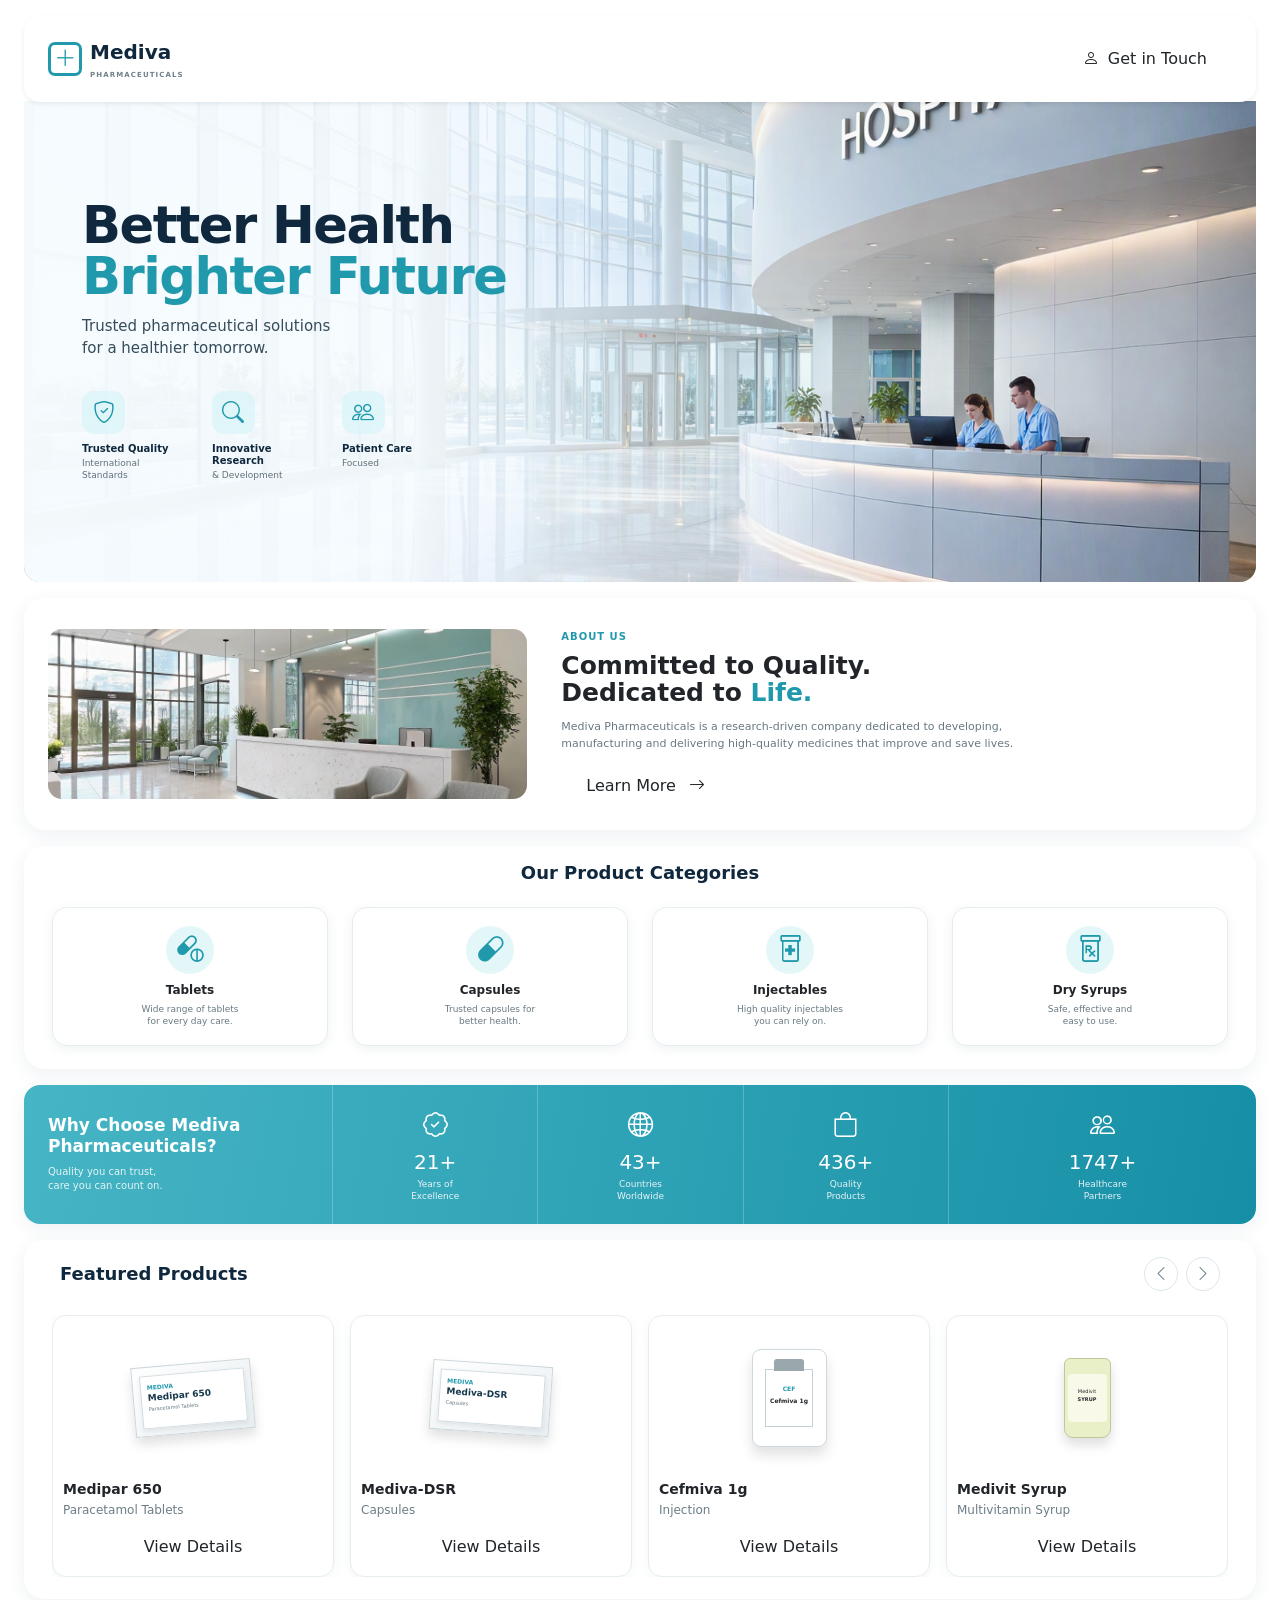
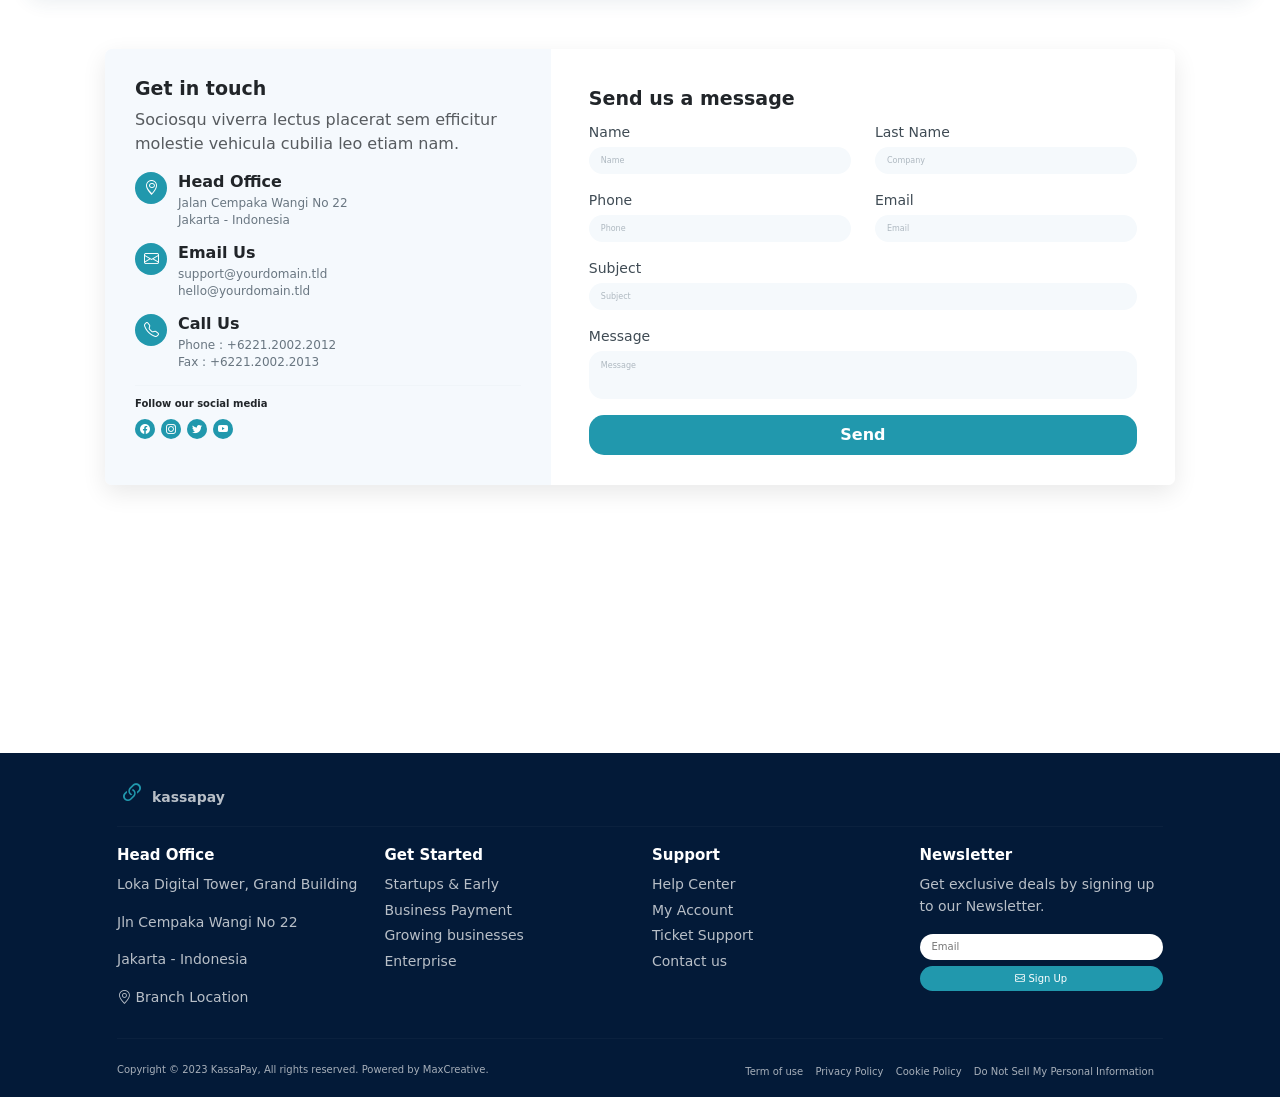
==== index.html @ 62ad3b75 "added animations" ====
<!doctype html>
<html lang="en">
  <head>
    <meta charset="UTF-8" />
    <meta name="viewport" content="width=device-width, initial-scale=1.0" />

    <title>Mediva Pharmaceuticals</title>

    <!-- External CSS -->
    <link rel="stylesheet" href="style.css" />
    <!-- Bootstrap CSS -->
    <link
      href="https://cdn.jsdelivr.net/npm/bootstrap@5.3.3/dist/css/bootstrap.min.css"
      rel="stylesheet"
    />

    <!-- Bootstrap Icons -->
    <link
      rel="stylesheet"
      href="https://cdn.jsdelivr.net/npm/bootstrap-icons@1.11.3/font/bootstrap-icons.min.css"
    />
  </head>

  <body>
    <main class="site-wrapper">
      <!-- ================= NAVBAR + HERO ================= -->

      <section class="hero-section container-fluid px-2 px-sm-3 px-lg-4 pt-3">
        <!-- Navbar -->
        <nav
          class="navbar navbar-expand-lg bg-white rounded-4 shadow-sm px-3 px-lg-4 py-3 hero-navbar"
        >
          <div class="container-fluid p-0">
            <!-- Logo -->
            <a class="navbar-brand d-flex align-items-center gap-2" href="#">
              <span class="brand-icon">
                <i class="bi bi-plus-lg"></i>
              </span>

              <span>
                <strong class="brand-name">Mediva</strong>
                <small class="brand-subtitle d-block"> PHARMACEUTICALS </small>
              </span>
            </a>

            <!-- Mobile Button -->
            <button
              class="navbar-toggler border-0 shadow-none"
              type="button"
              data-bs-toggle="collapse"
              data-bs-target="#mainNavbar"
            >
              <i class="bi bi-list fs-2"></i>
            </button>

            <!-- Navigation -->
            <div class="collapse navbar-collapse" id="mainNavbar">
              <ul class="navbar-nav mx-auto mb-2 mb-lg-0 gap-lg-3 text-center">
                <li class="nav-item">
                  <a class="nav-link active" href="#">Home</a>
                </li>

                <li class="nav-item">
                  <a class="nav-link" href="#products">Our Stuff</a>
                </li>

                <li class="nav-item">
                  <a class="nav-link" href="#contact">Booking</a>
                </li>
              </ul>

              <a href="#contact" class="btn btn-contact rounded-pill px-4">
                <i class="bi bi-person me-1"></i>
                Get in Touch
              </a>
            </div>
          </div>
        </nav>

        <!-- Hero -->
        <div
          class="hero-content position-relative overflow-hidden rounded-bottom-4"
        >
          <img class="hero-image" src="image/photo5.png" />

          <div class="hero-overlay"></div>

          <div class="container position-relative py-5">
            <div class="row align-items-center min-vh-50">
              <div class="col-12 col-lg-5 py-4">
                <h1 class="hero-title">
                  Better Health<br />
                  <span>Brighter Future</span>
                </h1>

                <p class="hero-text">
                  Trusted pharmaceutical solutions
                  <br class="d-none d-md-block" />
                  for a healthier tomorrow.
                </p>

                <!-- Hero Features -->

                <div class="row g-3 mt-3 hero-features">
                  <div class="col-4">
                    <div class="feature-icon">
                      <i class="bi bi-shield-check"></i>
                    </div>

                    <h6>Trusted Quality</h6>

                    <p>
                      International<br />
                      Standards
                    </p>
                  </div>

                  <div class="col-4">
                    <div class="feature-icon">
                      <i class="bi bi-search"></i>
                    </div>

                    <h6>Innovative Research</h6>

                    <p>& Development</p>
                  </div>

                  <div class="col-4">
                    <div class="feature-icon">
                      <i class="bi bi-people"></i>
                    </div>

                    <h6>Patient Care</h6>

                    <p>Focused</p>
                  </div>
                </div>
              </div>
            </div>
          </div>
        </div>
      </section>

      <!-- ================= ABOUT ================= -->

      <section id="about" class="container-fluid px-2 px-sm-3 px-lg-4 mt-3">
        <div class="section-card about-card">
          <div class="row align-items-center g-4">
            <div class="col-12 col-lg-5">
              <img class="about-image" src="image/photo2.jpg" />
            </div>

            <div class="col-12 col-lg-7">
              <div class="about-content">
                <span class="eyebrow"> ABOUT US </span>

                <h2>
                  Committed to Quality.<br />
                  Dedicated to <span>Life.</span>
                </h2>

                <p>
                  Mediva Pharmaceuticals is a research-driven company dedicated
                  to developing, manufacturing and delivering high-quality
                  medicines that improve and save lives.
                </p>

                <a href="#" class="btn btn-teal rounded-pill px-4">
                  Learn More
                  <i class="bi bi-arrow-right ms-2"></i>
                </a>
              </div>
            </div>
          </div>
        </div>
      </section>

      <!-- ================= CATEGORIES ================= -->

      <section
        id="categories"
        class="container-fluid px-2 px-sm-3 px-lg-4 mt-3"
      >
        <div class="section-card categories-card">
          <div class="text-center mb-4">
            <h2 class="section-title">Our Product Categories</h2>
          </div>

          <div class="row g-3 g-lg-4">
            <!-- Tablets -->
            <div class="col-6 col-lg-3">
              <div class="category-card">
                <div class="category-icon">
                  <i class="bi bi-capsule-pill"></i>
                </div>

                <h5>Tablets</h5>

                <p>
                  Wide range of tablets<br />
                  for every day care.
                </p>
              </div>
            </div>

            <!-- Capsules -->
            <div class="col-6 col-lg-3">
              <div class="category-card">
                <div class="category-icon">
                  <i class="bi bi-capsule"></i>
                </div>

                <h5>Capsules</h5>

                <p>
                  Trusted capsules for<br />
                  better health.
                </p>
              </div>
            </div>

            <!-- Injectables -->
            <div class="col-6 col-lg-3">
              <div class="category-card">
                <div class="category-icon">
                  <i class="bi bi-prescription2"></i>
                </div>

                <h5>Injectables</h5>

                <p>
                  High quality injectables<br />
                  you can rely on.
                </p>
              </div>
            </div>

            <!-- Syrups -->
            <div class="col-6 col-lg-3">
              <div class="category-card">
                <div class="category-icon">
                  <i class="bi bi-prescription"></i>
                </div>

                <h5>Dry Syrups</h5>

                <p>
                  Safe, effective and<br />
                  easy to use.
                </p>
              </div>
            </div>
          </div>
        </div>
      </section>

      <!-- ================= STATS ================= -->

      <section id="quality" class="container-fluid px-2 px-sm-3 px-lg-4 mt-3">
        <div class="stats-section rounded-4">
          <div class="row align-items-center g-0">
            <div class="col-12 col-lg-3 stats-intro p-4">
              <h2>Why Choose Mediva Pharmaceuticals?</h2>

              <p>
                Quality you can trust,<br />
                care you can count on.
              </p>
            </div>

            <div class="col-6 col-lg-2 stat-item">
              <i class="bi bi-patch-check"></i>

              <strong data-target="25">25+</strong>

              <span>
                Years of<br />
                Excellence
              </span>
            </div>

            <div class="col-6 col-lg-2 stat-item">
              <i class="bi bi-globe2"></i>

              <strong data-target="50">50+</strong>

              <span>
                Countries<br />
                Worldwide
              </span>
            </div>

            <div class="col-6 col-lg-2 stat-item">
              <i class="bi bi-bag"></i>

              <strong data-target="500">500+</strong>

              <span>
                Quality<br />
                Products
              </span>
            </div>

            <div class="col-6 col-lg-3 stat-item">
              <i class="bi bi-people"></i>

              <strong data-target="2000">2000+</strong>

              <span>
                Healthcare<br />
                Partners
              </span>
            </div>
          </div>
        </div>
      </section>

      <!-- ================= PRODUCTS ================= -->

      <section id="products" class="container-fluid px-2 px-sm-3 px-lg-4 mt-3">
        <div class="section-card products-section">
          <div
            class="d-flex justify-content-between align-items-center mb-4 px-2"
          >
            <h2 class="section-title mb-0">Featured Products</h2>

            <div class="d-none d-sm-flex gap-2">
              <button
                class="carousel-btn"
                type="button"
                data-bs-target="#productsCarousel"
                data-bs-slide="prev"
              >
                <i class="bi bi-chevron-left"></i>
              </button>

              <button
                class="carousel-btn"
                type="button"
                data-bs-target="#productsCarousel"
                data-bs-slide="next"
              >
                <i class="bi bi-chevron-right"></i>
              </button>
            </div>
          </div>

          <div
            id="productsCarousel"
            class="carousel slide"
            data-bs-ride="carousel"
          >
            <div class="carousel-inner">
              <!-- First Slide -->

              <div class="carousel-item active">
                <div class="row g-3">
                  <!-- Product 1 -->
                  <div class="col-6 col-lg-3">
                    <div class="product-card">
                      <div class="product-image product-one">
                        <div class="medicine-box">
                          <small>MEDIVA</small>

                          <strong> Medipar 650 </strong>

                          <span> Paracetamol Tablets </span>
                        </div>
                      </div>

                      <h5>Medipar 650</h5>

                      <p>Paracetamol Tablets</p>

                      <a href="#" class="btn product-btn"> View Details </a>
                    </div>
                  </div>

                  <!-- Product 2 -->
                  <div class="col-6 col-lg-3">
                    <div class="product-card">
                      <div class="product-image product-two">
                        <div class="medicine-box">
                          <small>MEDIVA</small>

                          <strong> Mediva-DSR </strong>

                          <span> Capsules </span>
                        </div>
                      </div>

                      <h5>Mediva-DSR</h5>

                      <p>Capsules</p>

                      <a href="#" class="btn product-btn"> View Details </a>
                    </div>
                  </div>

                  <!-- Product 3 -->
                  <div class="col-6 col-lg-3">
                    <div class="product-card">
                      <div class="product-image product-three">
                        <div class="medicine-vial">
                          <span>CEF</span>

                          <strong> Cefmiva 1g </strong>
                        </div>
                      </div>

                      <h5>Cefmiva 1g</h5>

                      <p>Injection</p>

                      <a href="#" class="btn product-btn"> View Details </a>
                    </div>
                  </div>

                  <!-- Product 4 -->
                  <div class="col-6 col-lg-3">
                    <div class="product-card">
                      <div class="product-image product-four">
                        <div class="medicine-bottle">
                          <span> Medivit </span>

                          <strong> SYRUP </strong>
                        </div>
                      </div>

                      <h5>Medivit Syrup</h5>

                      <p>Multivitamin Syrup</p>

                      <a href="#" class="btn product-btn"> View Details </a>
                    </div>
                  </div>
                </div>
              </div>

              <!-- Second Slide -->

              <div class="carousel-item">
                <div class="row g-3">
                  <div class="col-6 col-lg-3">
                    <div class="product-card">
                      <div class="product-image product-two">
                        <div class="medicine-box">
                          <small>MEDIVA</small>

                          <strong> Amoxiva </strong>

                          <span> Capsules </span>
                        </div>
                      </div>

                      <h5>Amoxiva</h5>

                      <p>Antibiotic Capsules</p>

                      <a href="#" class="btn product-btn"> View Details </a>
                    </div>
                  </div>

                  <div class="col-6 col-lg-3">
                    <div class="product-card">
                      <div class="product-image product-three">
                        <div class="medicine-vial">
                          <span>MED</span>

                          <strong> Mediva 500 </strong>
                        </div>
                      </div>

                      <h5>Mediva 500</h5>

                      <p>Injection</p>

                      <a href="#" class="btn product-btn"> View Details </a>
                    </div>
                  </div>

                  <div class="col-6 col-lg-3">
                    <div class="product-card">
                      <div class="product-image product-one">
                        <div class="medicine-box">
                          <small>MEDIVA</small>

                          <strong> Paracare </strong>

                          <span> Tablets </span>
                        </div>
                      </div>

                      <h5>Paracare</h5>

                      <p>Tablets</p>

                      <a href="#" class="btn product-btn"> View Details </a>
                    </div>
                  </div>

                  <div class="col-6 col-lg-3">
                    <div class="product-card">
                      <div class="product-image product-four">
                        <div class="medicine-bottle">
                          <span> VitaMed </span>

                          <strong> SYRUP </strong>
                        </div>
                      </div>

                      <h5>VitaMed Syrup</h5>

                      <p>Multivitamin Syrup</p>

                      <a href="#" class="btn product-btn"> View Details </a>
                    </div>
                  </div>
                </div>
              </div>
            </div>
          </div>
        </div>
      </section>

      <!-- =====================================================
     CONTACT CARD
===================================================== -->

      <section id="contact" class="contact-wrapper">
        <div class="container">
          <div class="contact-card">
            <div class="row g-0">
              <!-- ======================================
                     LEFT CONTACT INFORMATION
                ======================================= -->

              <div class="col-lg-5">
                <div class="contact-information">
                  <h2>Get in touch</h2>

                  <p class="text-muted">
                    Sociosqu viverra lectus placerat sem efficitur molestie
                    vehicula cubilia leo etiam nam.
                  </p>

                  <!-- Head Office -->

                  <div class="contact-item">
                    <div class="contact-icon">
                      <i class="bi bi-geo-alt"></i>
                    </div>

                    <div>
                      <h6>Head Office</h6>

                      <p>
                        Jalan Cempaka Wangi No 22<br />
                        Jakarta - Indonesia
                      </p>
                    </div>
                  </div>

                  <!-- Email -->

                  <div class="contact-item">
                    <div class="contact-icon">
                      <i class="bi bi-envelope"></i>
                    </div>

                    <div>
                      <h6>Email Us</h6>

                      <p>
                        support@yourdomain.tld<br />
                        hello@yourdomain.tld
                      </p>
                    </div>
                  </div>

                  <!-- Phone -->

                  <div class="contact-item">
                    <div class="contact-icon">
                      <i class="bi bi-telephone"></i>
                    </div>

                    <div>
                      <h6>Call Us</h6>

                      <p>
                        Phone : +6221.2002.2012<br />
                        Fax : +6221.2002.2013
                      </p>
                    </div>
                  </div>

                  <hr />

                  <!-- Social Media -->

                  <h6 class="social-title">Follow our social media</h6>

                  <div class="social-icons">
                    <a href="#">
                      <i class="bi bi-facebook"></i>
                    </a>

                    <a href="#">
                      <i class="bi bi-instagram"></i>
                    </a>

                    <a href="#">
                      <i class="bi bi-twitter"></i>
                    </a>

                    <a href="#">
                      <i class="bi bi-youtube"></i>
                    </a>
                  </div>
                </div>
              </div>

              <!-- ======================================
                     RIGHT CONTACT FORM
                ======================================= -->

              <div class="col-lg-7">
                <div class="contact-form">
                  <h2>Send us a message</h2>

                  <form>
                    <!-- Name + Company -->

                    <div class="row">
                      <div class="col-md-6 mb-3">
                        <label> Name </label>

                        <input
                          type="text"
                          class="form-control"
                          placeholder="Name"
                        />
                      </div>

                      <div class="col-md-6 mb-3">
                        <label> Last Name </label>

                        <input
                          type="text"
                          class="form-control"
                          placeholder="Company"
                        />
                      </div>
                    </div>

                    <!-- Phone + Email -->

                    <div class="row">
                      <div class="col-md-6 mb-3">
                        <label> Phone </label>

                        <input
                          type="text"
                          class="form-control"
                          placeholder="Phone"
                        />
                      </div>

                      <div class="col-md-6 mb-3">
                        <label> Email </label>

                        <input
                          type="email"
                          class="form-control"
                          placeholder="Email"
                        />
                      </div>
                    </div>

                    <!-- Subject -->

                    <div class="mb-3">
                      <label> Subject </label>

                      <input
                        type="text"
                        class="form-control"
                        placeholder="Subject"
                      />
                    </div>

                    <!-- Message -->

                    <div class="mb-3">
                      <label> Message </label>

                      <textarea
                        class="form-control message-box"
                        placeholder="Message"
                      ></textarea>
                    </div>

                    <!-- Send -->

                    <button type="submit" class="send-btn">Send</button>
                  </form>
                </div>
              </div>
            </div>
          </div>
        </div>
      </section>

      <!-- =====================================================
     MAP
===================================================== -->

      <section class="map-section">
        <iframe
          src="https://www.google.com/maps?q=London%20Eye%2C%20London&output=embed"
          loading="lazy"
          allowfullscreen
        >
        </iframe>
      </section>

      <!-- =====================================================
     FOOTER
===================================================== -->

      <footer class="footer">
        <div class="container">
          <!-- Footer Top -->

          <div
            class="footer-top d-flex justify-content-between align-items-center"
          >
            <a class="footer-logo" href="#">
              <span class="logo-icon">
                <i class="bi bi-link-45deg"></i>
              </span>

              <span> kassapay </span>
            </a>

            <!-- Footer Social -->
          </div>

          <hr class="footer-line" />

          <!-- Footer Columns -->

          <div class="row gy-4">
            <!-- Office -->

            <div class="col-6 col-lg-3">
              <h6>Head Office</h6>

              <p>Loka Digital Tower, Grand Building</p>

              <p>Jln Cempaka Wangi No 22</p>

              <p>Jakarta - Indonesia</p>

              <p>
                <i class="bi bi-geo-alt"></i>
                Branch Location
              </p>
            </div>

            <!-- Get Started -->

            <div class="col-6 col-lg-3">
              <h6>Get Started</h6>

              <a href="#"> Startups & Early </a>

              <a href="#"> Business Payment </a>

              <a href="#"> Growing businesses </a>

              <a href="#"> Enterprise </a>
            </div>

            <!-- Support -->

            <div class="col-6 col-lg-3">
              <h6>Support</h6>

              <a href="#"> Help Center </a>

              <a href="#"> My Account </a>

              <a href="#"> Ticket Support </a>

              <a href="#"> Contact us </a>
            </div>

            <!-- Newsletter -->

            <div class="col-12 col-lg-3">
              <h6>Newsletter</h6>

              <p>Get exclusive deals by signing up to our Newsletter.</p>

              <input
                type="email"
                class="newsletter-input"
                placeholder="Email"
              />

              <button class="newsletter-btn">
                <i class="bi bi-envelope"></i>
                Sign Up
              </button>
            </div>
          </div>

          <!-- Footer Bottom -->

          <hr class="footer-line" />

          <div class="footer-bottom">
            <span>
              Copyright © 2023 KassaPay, All rights reserved. Powered by
              MaxCreative.
            </span>

            <div>
              <a href="#"> Term of use </a>

              <a href="#"> Privacy Policy </a>

              <a href="#"> Cookie Policy </a>

              <a href="#"> Do Not Sell My Personal Information </a>
            </div>
          </div>
        </div>
      </footer>
    </main>

    <!-- Bootstrap JS -->
    <script src="main.js"></script>
    <script src="https://cdn.jsdelivr.net/npm/bootstrap@5.3.3/dist/js/bootstrap.bundle.min.js"></script>
  </body>
</html>
---- style.css ----
:root {
  --bg: #eaf4fb;
  --white: #ffffff;
  --navy: #10283d;
  --teal: #2199ad;
  --teal-dark: #15859a;
  --teal-light: #d9f2f5;
  --line: #dce7ed;
  --muted: #6d7d87;
  --shadow: 0 5px 18px rgba(35, 76, 98, 0.08);
}

* {
  box-sizing: border-box;
}

html {
  scroll-behavior: smooth;
}

body {
  margin: 0;
  background: var(--bg);
  color: var(--navy);
  font-family: Arial, Helvetica, sans-serif;
}

.site-wrapper {
  max-width: 1500px;
  margin: 0 auto;
}

/* ================= NAVBAR ================= */

.hero-navbar {
  min-height: 66px;
  position: relative;
  z-index: 20;
}

.brand-icon {
  width: 34px;
  height: 34px;

  border: 3px solid var(--teal);
  color: var(--teal);

  border-radius: 7px;

  display: inline-flex;
  justify-content: center;
  align-items: center;

  font-size: 22px;
  font-weight: 700;
}

.brand-name {
  color: var(--navy);
  font-size: 20px;
  line-height: 1;
}

.brand-subtitle {
  color: #71808a;
  font-size: 7px;
  font-weight: 700;
  letter-spacing: 1.1px;
  margin-top: 3px;
}

.navbar .nav-link {
  color: #2d3d49;

  font-size: 12px;
  font-weight: 600;

  padding-left: 0.55rem !important;
  padding-right: 0.55rem !important;
}

.navbar .nav-link:hover,
.navbar .nav-link.active {
  color: var(--teal);
}

.btn-contact,
.btn-teal {
  background: var(--teal);
  border-color: var(--teal);

  color: #fff;

  font-size: 12px;
  font-weight: 700;
}

.btn-contact:hover,
.btn-teal:hover {
  background: var(--teal-dark);
  border-color: var(--teal-dark);
  color: #fff;
}

/* ================= HERO ================= */

.hero-content {
  min-height: 480px;

  margin-top: -1px;

  background: #d9edf5;
}

.hero-image {
  position: absolute;

  inset: 0;

  width: 100%;
  height: 100%;

  object-fit: cover;

  object-position: center right;
}

.hero-overlay {
  position: absolute;

  inset: 0;

  background: linear-gradient(
    90deg,
    rgba(247, 252, 255, 0.98) 0%,
    rgba(247, 252, 255, 0.93) 31%,
    rgba(247, 252, 255, 0.5) 50%,
    rgba(247, 252, 255, 0.05) 72%
  );
}

.min-vh-50 {
  min-height: 385px;
}

.hero-title {
  color: var(--navy);

  font-size: clamp(36px, 4vw, 54px);

  line-height: 0.98;

  font-weight: 800;

  letter-spacing: -1.5px;

  margin-bottom: 15px;
}

.hero-title span {
  color: var(--teal);
}

.hero-text {
  color: #354c5a;

  font-size: 15px;

  line-height: 1.45;

  margin-bottom: 0;
}

/* Hero Features */

.hero-features {
  max-width: 390px;
}

.feature-icon {
  width: 43px;
  height: 43px;

  border-radius: 12px;

  background: rgba(220, 246, 249, 0.82);

  color: var(--teal);

  display: flex;

  align-items: center;
  justify-content: center;

  font-size: 22px;

  margin-bottom: 9px;
}
.feature-icon:hover {
  background-color: #031a38;
  color: white;
}

.hero-features h6 {
  font-size: 10px;

  font-weight: 800;

  margin-bottom: 3px;

  color: var(--navy);
}

.hero-features p {
  font-size: 9px;

  line-height: 1.25;

  color: #60717b;

  margin: 0;
}

.find-btn {
  min-width: 105px;

  border-radius: 20px !important;

  background: var(--teal);

  color: #fff;

  border: 0;

  font-size: 11px;

  font-weight: 700;

  padding-left: 16px;
  padding-right: 16px;
}

/* ================= GENERAL SECTIONS ================= */

.section-card {
  background: var(--white);

  border-radius: 21px;

  box-shadow: var(--shadow);

  padding: 20px;
}

.about-card {
  padding: 20px 24px;
}

.about-image {
  width: 100%;

  height: 170px;

  object-fit: cover;

  border-radius: 14px;
}

.about-content {
  padding: 5px 30px 5px 10px;
}

.eyebrow {
  display: inline-block;

  color: var(--teal);

  font-size: 10px;

  font-weight: 800;

  letter-spacing: 1px;

  margin-bottom: 8px;
}

.about-content h2 {
  font-size: 25px;

  line-height: 1.1;

  font-weight: 800;

  margin-bottom: 11px;
}

.about-content h2 span {
  color: var(--teal);
}

.about-content p {
  max-width: 500px;

  color: #687983;

  font-size: 11px;

  line-height: 1.55;

  margin-bottom: 15px;
}

.section-title {
  font-size: 18px;

  font-weight: 800;

  color: var(--navy);
}

/* ================= CATEGORIES ================= */

.categories-card {
  padding: 16px 28px 23px;
}

.category-card {
  height: 100%;

  text-align: center;

  border: 1px solid #e6edf1;

  border-radius: 15px;

  padding: 18px 10px;

  background: #fff;

  box-shadow: 0 3px 12px rgba(29, 70, 88, 0.07);

  transition:
    transform 0.2s ease,
    box-shadow 0.2s ease;
}

.category-card:hover {
  transform: translateY(-4px);

  box-shadow: 0 9px 20px rgba(29, 70, 88, 0.12);
}

.category-icon {
  width: 48px;
  height: 48px;

  margin: 0 auto 9px;

  color: var(--teal);

  background: #e4f7f8;

  border-radius: 50%;

  display: flex;

  justify-content: center;
  align-items: center;

  font-size: 27px;
}

.category-card h5 {
  font-size: 12px;

  font-weight: 800;

  margin-bottom: 5px;
}

.category-card p {
  font-size: 9px;

  line-height: 1.35;

  color: #687983;

  margin: 0;
}

/* ================= STATS ================= */

.stats-section {
  overflow: hidden;

  background: linear-gradient(100deg, #46b5c5, #168fa6);

  color: #fff;

  box-shadow: var(--shadow);
}

.stats-intro h2 {
  font-size: 17px;

  line-height: 1.25;

  font-weight: 800;

  margin-bottom: 7px;
}

.stats-intro p {
  color: rgba(255, 255, 255, 0.85);

  font-size: 10px;

  line-height: 1.45;

  margin: 0;
}

.stat-item {
  min-height: 130px;

  padding: 22px 10px;

  display: flex;

  align-items: center;

  flex-direction: column;

  justify-content: center;

  border-left: 1px solid rgba(255, 255, 255, 0.22);

  text-align: center;
}

.stat-item i {
  font-size: 25px;

  margin-bottom: 8px;
}

.stat-item strong {
  display: block;

  font-size: 20px;

  font-weight: 500;

  line-height: 1;

  margin-bottom: 7px;
}

.stat-item span {
  font-size: 9px;

  line-height: 1.25;

  color: rgba(255, 255, 255, 0.88);
}

/* ================= PRODUCTS ================= */

.products-section {
  padding: 17px 28px 22px;
}

.carousel-btn {
  width: 34px;
  height: 34px;

  border: 1px solid #dce6eb;

  background: #fff;

  border-radius: 50%;

  color: #69808b;
}

.carousel-btn:hover {
  color: var(--teal);

  border-color: var(--teal);
}

.product-card {
  height: 100%;

  padding: 10px;

  border: 1px solid #e6edf1;

  border-radius: 14px;

  background: #fff;

  box-shadow: 0 3px 12px rgba(29, 70, 88, 0.05);
}

.product-image {
  height: 145px;

  border-radius: 10px;

  background: #ffffff;

  display: flex;

  align-items: center;
  justify-content: center;

  overflow: hidden;

  position: relative;

  margin-bottom: 10px;
}

/* Product boxes */

.product-one::before,
.product-two::before {
  content: "";

  width: 120px;
  height: 70px;

  background: linear-gradient(145deg, #fff, #e7edf0);

  border: 1px solid #cbd6db;

  box-shadow: 0 7px 12px rgba(0, 0, 0, 0.12);

  transform: rotate(-5deg);

  position: absolute;
}

.product-two::before {
  transform: rotate(4deg);
}

.medicine-box {
  position: relative;

  z-index: 2;

  width: 105px;
  height: 53px;

  padding: 6px;

  color: #16384b;

  background: white;

  border: 1px solid #d1dce1;

  transform: rotate(-5deg);

  box-shadow: 0 2px 5px rgba(0, 0, 0, 0.08);
}

.product-two .medicine-box {
  transform: rotate(4deg);
}

.medicine-box small {
  display: block;

  color: var(--teal);

  font-size: 6px;

  font-weight: 800;
}

.medicine-box strong {
  display: block;

  font-size: 9px;
}

.medicine-box span {
  display: block;

  font-size: 5px;

  color: #657780;
}

/* Vial */

.product-three::before {
  content: "";

  width: 75px;
  height: 98px;

  border-radius: 9px;

  background: #fff;

  border: 1px solid #cdd9df;

  position: absolute;

  box-shadow: 0 8px 13px rgba(0, 0, 0, 0.12);
}

.medicine-vial {
  z-index: 2;

  width: 48px;
  height: 58px;

  border: 1px solid #c4d0d5;

  background: #fff;

  text-align: center;

  padding-top: 14px;

  position: relative;
}

.medicine-vial::before {
  content: "";

  position: absolute;

  top: -11px;

  left: 8px;
  right: 8px;

  height: 12px;

  background: #9aa8ad;

  border-radius: 3px 3px 0 0;
}

.medicine-vial span {
  display: block;

  color: var(--teal);

  font-size: 6px;

  font-weight: 800;
}

.medicine-vial strong {
  display: block;

  font-size: 6px;

  margin-top: 3px;
}

/* Bottle */

.product-four::before {
  content: "";

  width: 47px;
  height: 80px;

  border-radius: 6px 6px 9px 9px;

  background: #e9f0c8;

  border: 1px solid #bfc89d;

  position: absolute;

  box-shadow: 0 7px 12px rgba(0, 0, 0, 0.13);
}

.medicine-bottle {
  position: relative;

  z-index: 2;

  width: 39px;
  height: 48px;

  border-radius: 4px;

  background: #f9f9e9;

  text-align: center;

  padding-top: 14px;

  font-size: 5px;
}

.medicine-bottle span,
.medicine-bottle strong {
  display: block;
}

.product-card h5 {
  font-size: 14px;

  font-weight: 800;

  margin-bottom: 3px;
}

.product-card p {
  color: #6d7d86;

  font-size: 12px;

  margin-bottom: 9px;
}
.product-card:hover .product-image {
  transform: rotate(45deg);
  box-shadow: 0 12px 30px rgba(37, 99, 245, 0, 0.18);
  transition: all 0.3s ease;
}

.product-btn {
  width: 100%;

  border: 1px solid #c8dce3;

  color: var(--teal-dark);

  background: #fff;

  border-radius: 20px;

  font-size: 8px;

  padding: 5px 8px;
}

.product-btn:hover {
  color: #fff;

  background: var(--teal);

  border-color: var(--teal);
}

/* ================= CONTACT ================= */

.contact-cta {
  overflow: hidden;

  background: linear-gradient(100deg, #55bccc, #1895ab);

  box-shadow: var(--shadow);
}

.headset-icon {
  width: 54px;
  height: 54px;

  display: flex;

  justify-content: center;
  align-items: center;

  font-size: 33px;
}

.contact-cta h5 {
  font-size: 13px;

  font-weight: 800;
}

.contact-cta p {
  font-size: 9px;

  line-height: 1.35;

  color: rgba(255, 255, 255, 0.85);
}

.contact-white-btn {
  background: #fff;

  color: var(--teal-dark);

  border: 0;

  font-size: 10px;

  font-weight: 800;
}

.contact-white-btn:hover {
  background: #f0fbfc;

  color: var(--teal-dark);
}

/* ================= RESPONSIVE ================= */

@media (max-width: 991.98px) {
  .hero-navbar .navbar-collapse {
    padding-top: 15px;
  }

  .hero-navbar .btn-contact {
    display: block;

    width: fit-content;

    margin: 10px auto 4px;
  }

  .hero-content {
    min-height: 550px;
  }

  .hero-overlay {
    background: linear-gradient(
      90deg,
      rgba(247, 252, 255, 0.98) 0%,
      rgba(247, 252, 255, 0.88) 45%,
      rgba(247, 252, 255, 0.2) 100%
    );
  }

  .min-vh-50 {
    min-height: 430px;
  }

  .about-content {
    padding: 0 10px;
  }

  .stats-intro {
    text-align: center;
  }

  .stat-item:nth-child(2),
  .stat-item:nth-child(3) {
    border-bottom: 1px solid rgba(255, 255, 255, 0.22);
  }
}

/* Tablet / Mobile */

@media (max-width: 767.98px) {
  .hero-navbar {
    border-radius: 16px !important;
  }

  .hero-content {
    min-height: 650px;
  }

  .hero-image {
    object-position: 62% center;
  }

  .hero-overlay {
    background: linear-gradient(
      180deg,
      rgba(247, 252, 255, 0.98) 0%,
      rgba(247, 252, 255, 0.94) 47%,
      rgba(247, 252, 255, 0.52) 70%,
      rgba(247, 252, 255, 0.12) 100%
    );
  }

  .min-vh-50 {
    min-height: 475px;
  }

  .hero-title {
    font-size: 39px;
  }

  .hero-text {
    font-size: 13px;
  }

  .hero-features {
    max-width: 100%;
  }

  .search-panel {
    width: calc(100% - 25px);

    padding: 16px;

    margin-bottom: -55px;
  }

  .search-panel .input-group {
    flex-wrap: nowrap;
  }

  .search-panel .find-btn {
    min-width: 90px;
  }

  .about-card {
    padding: 15px;
  }

  .about-image {
    height: 190px;
  }

  .categories-card,
  .products-section {
    padding-left: 15px;
    padding-right: 15px;
  }

  .category-card {
    padding: 14px 6px;
  }

  .category-card h5 {
    font-size: 10px;
  }

  .stat-item {
    min-height: 110px;
  }

  .product-image {
    height: 120px;
  }
}

/* Small Mobile */

@media (max-width: 575.98px) {
  .hero-section,
  section.container-fluid {
    padding-left: 10px !important;
    padding-right: 10px !important;
  }

  .brand-name {
    font-size: 18px;
  }

  .hero-title {
    font-size: 35px;
  }

  .hero-content {
    border-radius: 0 0 18px 18px !important;
  }

  .hero-features h6 {
    font-size: 9px;
  }

  .hero-features p {
    font-size: 8px;
  }

  .search-panel {
    width: calc(100% - 14px);
  }

  .search-panel .find-btn {
    min-width: 78px;

    font-size: 10px;

    padding-left: 8px;
    padding-right: 8px;
  }

  .about-content h2 {
    font-size: 21px;
  }

  .section-title {
    font-size: 16px;
  }

  .products-section .section-title {
    text-align: center;

    width: 100%;
  }

  .product-card {
    padding: 7px;
  }

  .product-image {
    height: 105px;
  }

  .product-card h5 {
    font-size: 9px;
  }

  .product-card p {
    font-size: 7px;
  }

  .product-btn {
    font-size: 7px;
  }

  .headset-icon {
    margin-bottom: -5px;
  }
}

/* =====================================================
   GENERAL
===================================================== */

:root {
  --blue: #1764d8;
  --blue-light: #2277e8;
  --dark-blue: #031a38;

  --text-dark: #10263c;
  --text-gray: #6c7884;

  --light-bg: #f7faff;

  --white: #ffffff;
}

* {
  box-sizing: border-box;
}

html {
  scroll-behavior: smooth;
}

body {
  margin: 0;

  font-family: Arial, Helvetica, sans-serif;

  color: var(--text-dark);

  background: #ffffff;
}

/* =====================================================
   NAVBAR
===================================================== */

.main-navbar {
  position: absolute;

  top: 0;
  left: 0;

  width: 100%;

  z-index: 100;

  padding-top: 14px;

  background: transparent !important;
}

.main-navbar .container {
  max-width: 1180px;
}

.navbar-brand {
  display: flex;

  align-items: center;

  gap: 7px;

  color: white !important;

  font-size: 18px;

  font-weight: 700;
}

.logo-icon {
  width: 30px;
  height: 30px;

  display: inline-flex;

  align-items: center;
  justify-content: center;

  color: #2198ad;

  font-size: 26px;

  font-weight: bold;
}

.logo-text {
  color: #ffffff;
}

.navbar-nav {
  gap: 8px;
}

.navbar .nav-link {
  color: rgba(255, 255, 255, 0.9) !important;

  font-size: 11px;

  font-weight: 500;

  padding-left: 10px !important;
  padding-right: 10px !important;
}

.navbar .nav-link:hover {
  color: #2198ad !important;
}

.navbar .active-page {
  color: #2198ad !important;
}

.dropdown-menu {
  border: none;

  border-radius: 8px;

  box-shadow: 0 10px 30px rgba(0, 0, 0, 0.15);
}

.dropdown-item {
  font-size: 12px;

  padding: 9px 15px;
}

.get-started-btn {
  background: #2198ad;

  color: white;

  border-radius: 20px;

  font-size: 10px;

  font-weight: 600;

  padding: 8px 20px;
}

.get-started-btn:hover {
  background: #2198ad;

  color: white;
}

/* =====================================================
   CONTACT SECTION
===================================================== */

.contact-wrapper {
  position: relative;

  margin-top: 50px;

  padding-bottom: 48px;
}

.contact-card {
  max-width: 1070px;

  margin: 0 auto;

  background: white;

  border-radius: 7px;

  overflow: hidden;

  box-shadow: 0 8px 25px rgba(0, 0, 0, 0.09);
}

/* =====================================================
   LEFT CONTACT INFORMATION
===================================================== */

.contact-information {
  height: 100%;

  padding: 28px 30px;

  background: #f5f9fd;
}

.contact-information h2,
.contact-form h2 {
  font-size: 19px;

  font-weight: 700;

  margin-bottom: 9px;
}

.intro-text {
  font-size: 9px;

  color: #6d7880;

  line-height: 1.45;

  margin-bottom: 17px;
}

.contact-item {
  display: flex;

  gap: 11px;

  margin-bottom: 14px;
}

.contact-icon {
  flex-shrink: 0;

  width: 32px;
  height: 32px;

  border-radius: 50%;

  background: #2198ad;

  color: white;

  display: flex;

  justify-content: center;
  align-items: center;

  font-size: 15px;
}

.contact-item h6 {
  font-size: 16px;

  font-weight: 700;

  margin: 0 0 3px;
}

.contact-item p {
  font-size: 12px;

  line-height: 1.45;

  color: #697681;

  margin: 0;
}

.contact-information hr {
  border: 0;

  border-top: 1px solid #dfe6ec;

  margin: 14px 0 12px;
}

.social-title {
  font-size: 10px;

  font-weight: 700;

  margin-bottom: 9px;
}
.social-title p {
  font-size: 12px;
}

.social-icons {
  display: flex;

  gap: 6px;
}

.social-icons a {
  width: 20px;
  height: 20px;

  border-radius: 50%;

  background: #2198ad;

  color: white;

  display: flex;

  justify-content: center;
  align-items: center;

  text-decoration: none;

  font-size: 10px;

  transition: 0.2s;
}

.social-icons a:hover {
  background: #031a38;

  transform: translateY(-2px);
}

/* =====================================================
   CONTACT FORM
===================================================== */

.contact-form {
  padding: 38px 38px 30px;

  background: white;
}

.contact-form h2 {
  margin-bottom: 13px;
}

.contact-form label {
  display: block;

  font-size: 14px;

  color: #3f4b54;

  margin-bottom: 4px;
}

.contact-form .form-control {
  height: 27px;

  border: none;

  background: #f5f9fc;

  border-radius: 14px;

  padding: 5px 12px;

  font-size: 8px;

  color: #333;
}

.contact-form .form-control::placeholder {
  color: #aeb8c0;
}

.contact-form .form-control:focus {
  box-shadow: 0 0 0 2px rgba(23, 100, 216, 0.15);

  background: #f5f9fc;
}

.message-box {
  height: 48px !important;

  resize: none;

  padding-top: 9px !important;
}

.send-btn {
  width: 100%;

  height: 26px;

  border-radius: 15px;

  border: none;

  background: #2198ad;

  color: white;

  font-size: 16px;

  font-weight: 600;
  padding: 20px;
  display: flex;
  align-items: center;
  justify-content: center;
}

.send-btn:hover {
  background: #031a38;

  color: white;
}

/* =====================================================
   MAP
===================================================== */

.map-section {
  width: 100%;

  height: 220px;
}

.map-section iframe {
  width: 100%;

  height: 100%;

  border: 0;

  display: block;
}

/* =====================================================
   FOOTER
===================================================== */

.footer {
  background: var(--dark-blue);

  color: white;

  padding: 25px 0 15px;
}

.footer .container {
  max-width: 1070px;
}

.footer-logo {
  color: white;

  text-decoration: none;

  font-size: 17px;

  font-weight: 700;

  display: flex;

  align-items: center;
}

.footer-social a:hover {
  background: #cccdcd;
}

.footer-line {
  border: 0;

  border-top: 1px solid rgba(255, 255, 255, 0.12);

  margin: 13px 0 19px;
}

.footer h6 {
  font-size: 15px;

  font-weight: 700;

  margin-bottom: 10px;
}

.footer p,
.footer a {
  font-size: 14px;

  line-height: 1.55;

  color: rgba(255, 255, 255, 0.72);
}

.footer a {
  display: block;

  text-decoration: none;

  margin-bottom: 4px;
}

.footer a:hover {
  color: white;
}

.newsletter-input {
  width: 100%;

  height: 26px;

  border: none;

  border-radius: 15px;

  padding: 5px 12px;

  font-size: 10px;

  margin-bottom: 5px;

  outline: none;
}

.newsletter-btn {
  width: 100%;

  height: 25px;

  border: none;

  border-radius: 15px;

  background: #2198ad;

  color: white;

  font-size: 10px;
}

.newsletter-btn:hover {
  background: #e5e8e9;
  color: #000;
}

.footer-bottom {
  display: flex;

  justify-content: space-between;

  align-items: center;

  gap: 20px;
}

.footer-bottom span,
.footer-bottom a {
  display: inline;

  font-size: 10px;

  color: rgba(255, 255, 255, 0.65);

  margin-right: 9px;
}

.footer-bottom a:hover {
  color: white;
}

/* =====================================================
   TABLET
===================================================== */

@media (max-width: 991px) {
  .main-navbar {
    background: rgba(2, 25, 55, 0.95) !important;

    padding: 10px 0;
  }

  .navbar-nav {
    padding-top: 15px;

    text-align: center;
  }

  .get-started-btn {
    display: inline-block;

    margin-top: 10px;
  }

  .contact-information {
    padding: 25px;
  }

  .contact-form {
    padding: 30px 25px;
  }
}

/* =====================================================
   MOBILE
===================================================== */

@media (max-width: 767px) {
  .hero-section {
    height: 330px;
  }

  .hero-content {
    padding-top: 60px;
  }

  .hero-content h1 {
    font-size: 25px;
  }

  .hero-content p {
    font-size: 11px;
  }

  .contact-wrapper {
    margin-top: 30px;

    padding-left: 12px;

    padding-right: 12px;
  }

  .contact-card {
    border-radius: 8px;
  }

  .contact-information {
    padding: 25px 22px;
  }

  .contact-form {
    padding: 25px 22px;
  }

  .map-section {
    height: 240px;
  }

  .footer {
    padding-left: 15px;

    padding-right: 15px;
  }

  .footer-top {
    flex-direction: column;

    gap: 15px;

    align-items: flex-start !important;
  }

  .footer-social {
    align-self: flex-start;
  }
  footer .footer-social a {
    display: flex;
    justify-content: center;
    align-items: center;
  }

  .footer-bottom {
    flex-direction: column;

    align-items: flex-start;
  }
}

/* =====================================================
   SMALL MOBILE
===================================================== */

@media (max-width: 575px) {
  .hero-section {
    height: 310px;
  }

  .hero-content h1 {
    font-size: 23px;
  }

  .hero-content p {
    font-size: 10px;
  }

  .contact-item {
    margin-bottom: 16px;
  }

  .contact-form .row {
    --bs-gutter-x: 0;
  }

  .contact-form .col-md-6 {
    width: 100%;
  }

  .footer-bottom span,
  .footer-bottom a {
    font-size: 7px;
  }
}
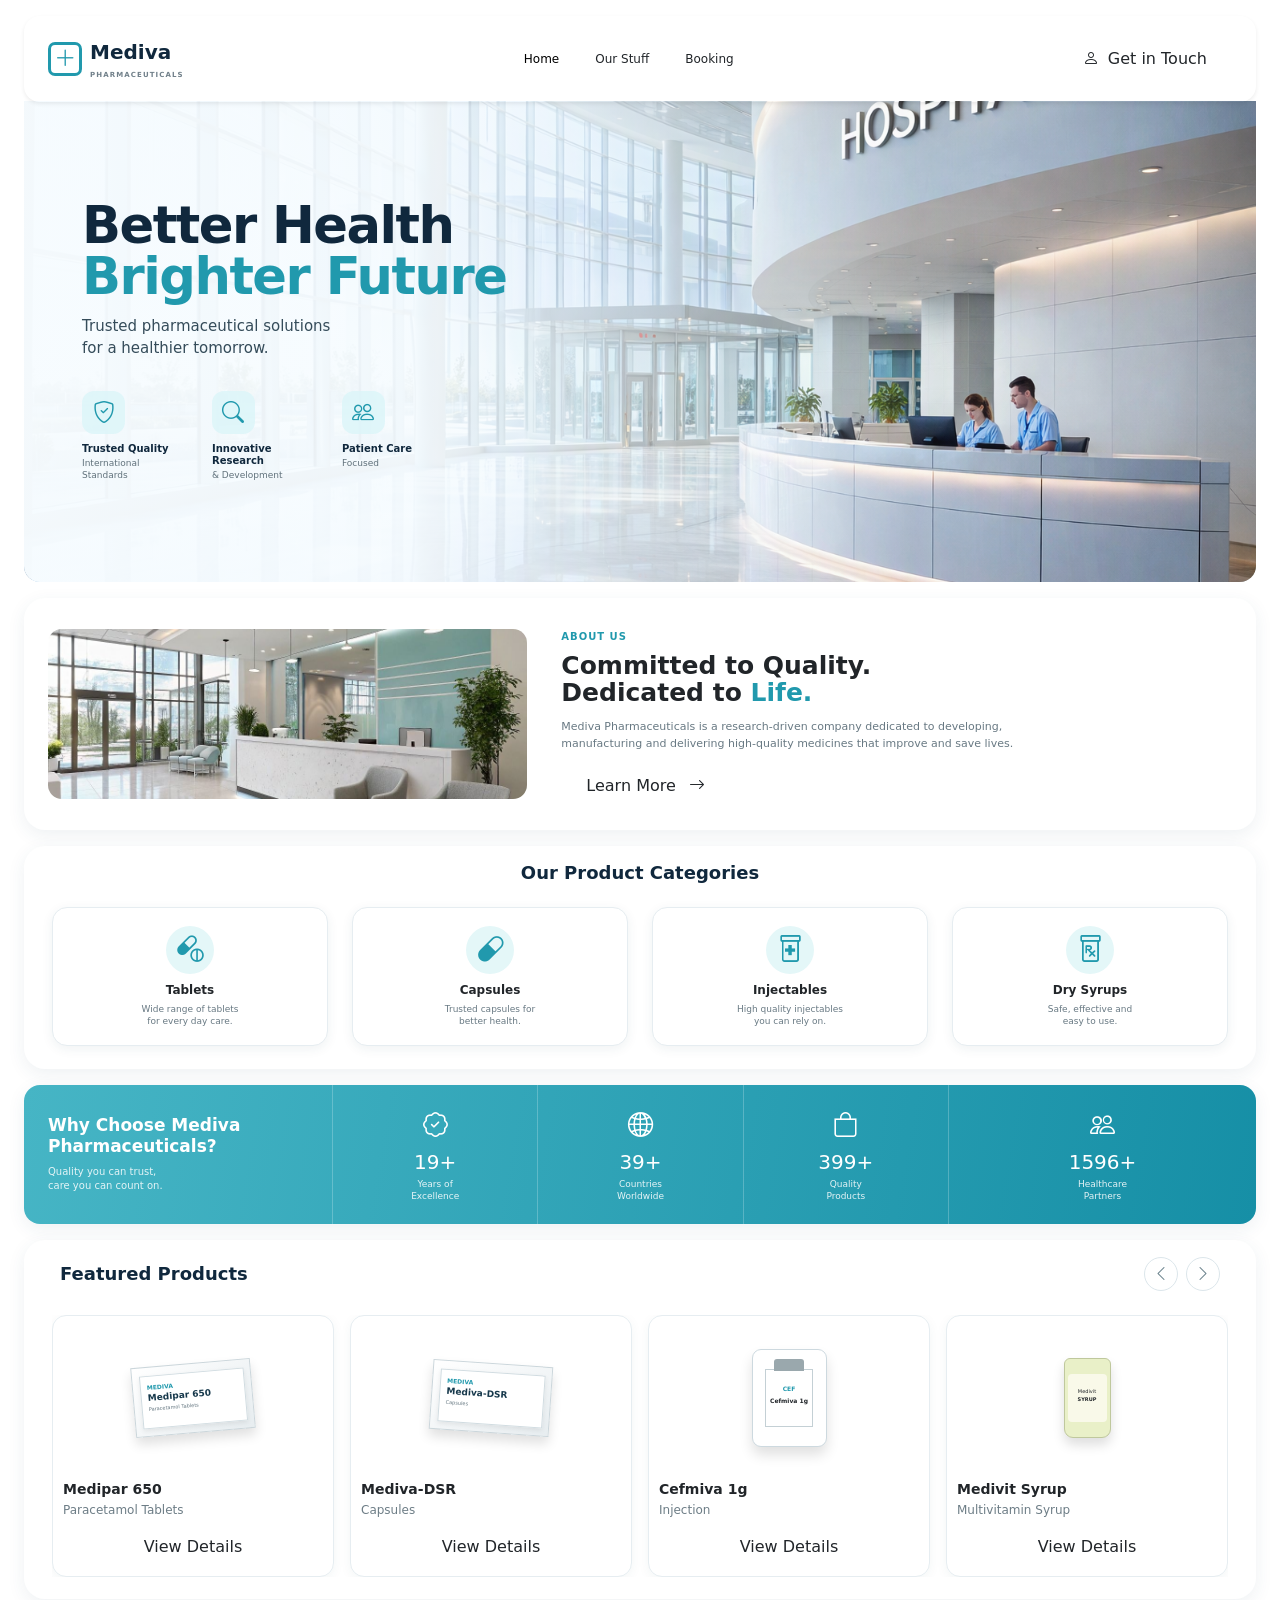
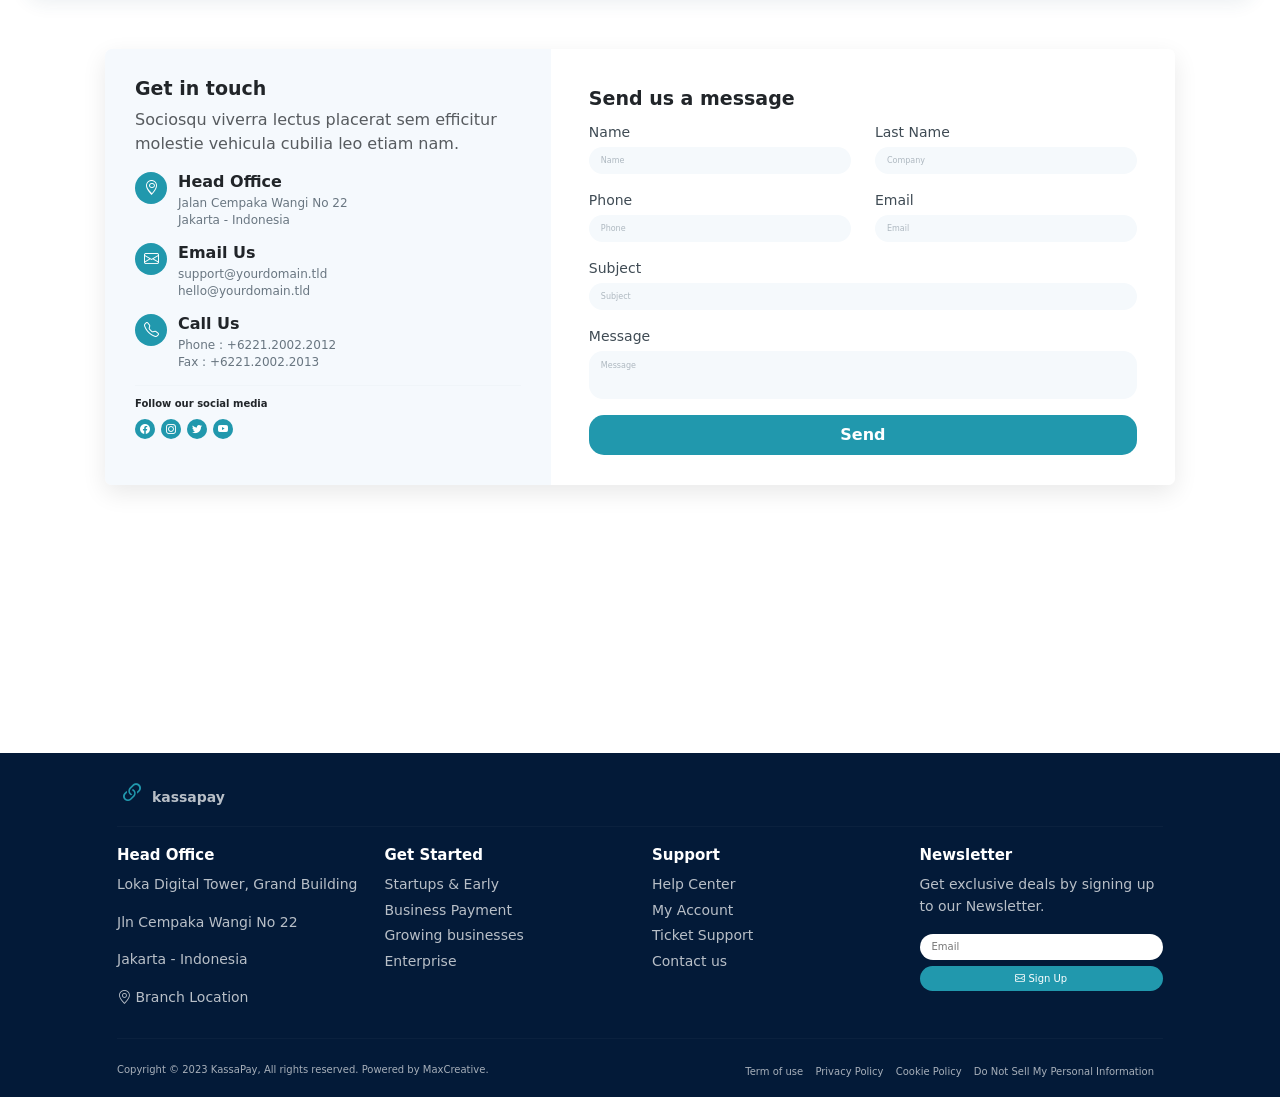
==== commit 3811feed: "responsive adjustments" ====
--- a/index.html
+++ b/index.html
@@ -28,7 +28,7 @@
       <section class="hero-section container-fluid px-2 px-sm-3 px-lg-4 pt-3">
         <!-- Navbar -->
         <nav
-          class="navbar navbar-expand-lg bg-white rounded-4 shadow-sm px-3 px-lg-4 py-3 hero-navbar"
+          class="navbar navbar-expand-lg rounded-4 shadow-sm px-3 px-lg-4 py-3 hero-navbar"
         >
           <div class="container-fluid p-0">
             <!-- Logo -->
--- a/style.css
+++ b/style.css
@@ -1120,7 +1120,7 @@
 }
 
 .navbar .nav-link {
-  color: rgba(255, 255, 255, 0.9) !important;
+  color: var(--teal)
 
   font-size: 11px;
 
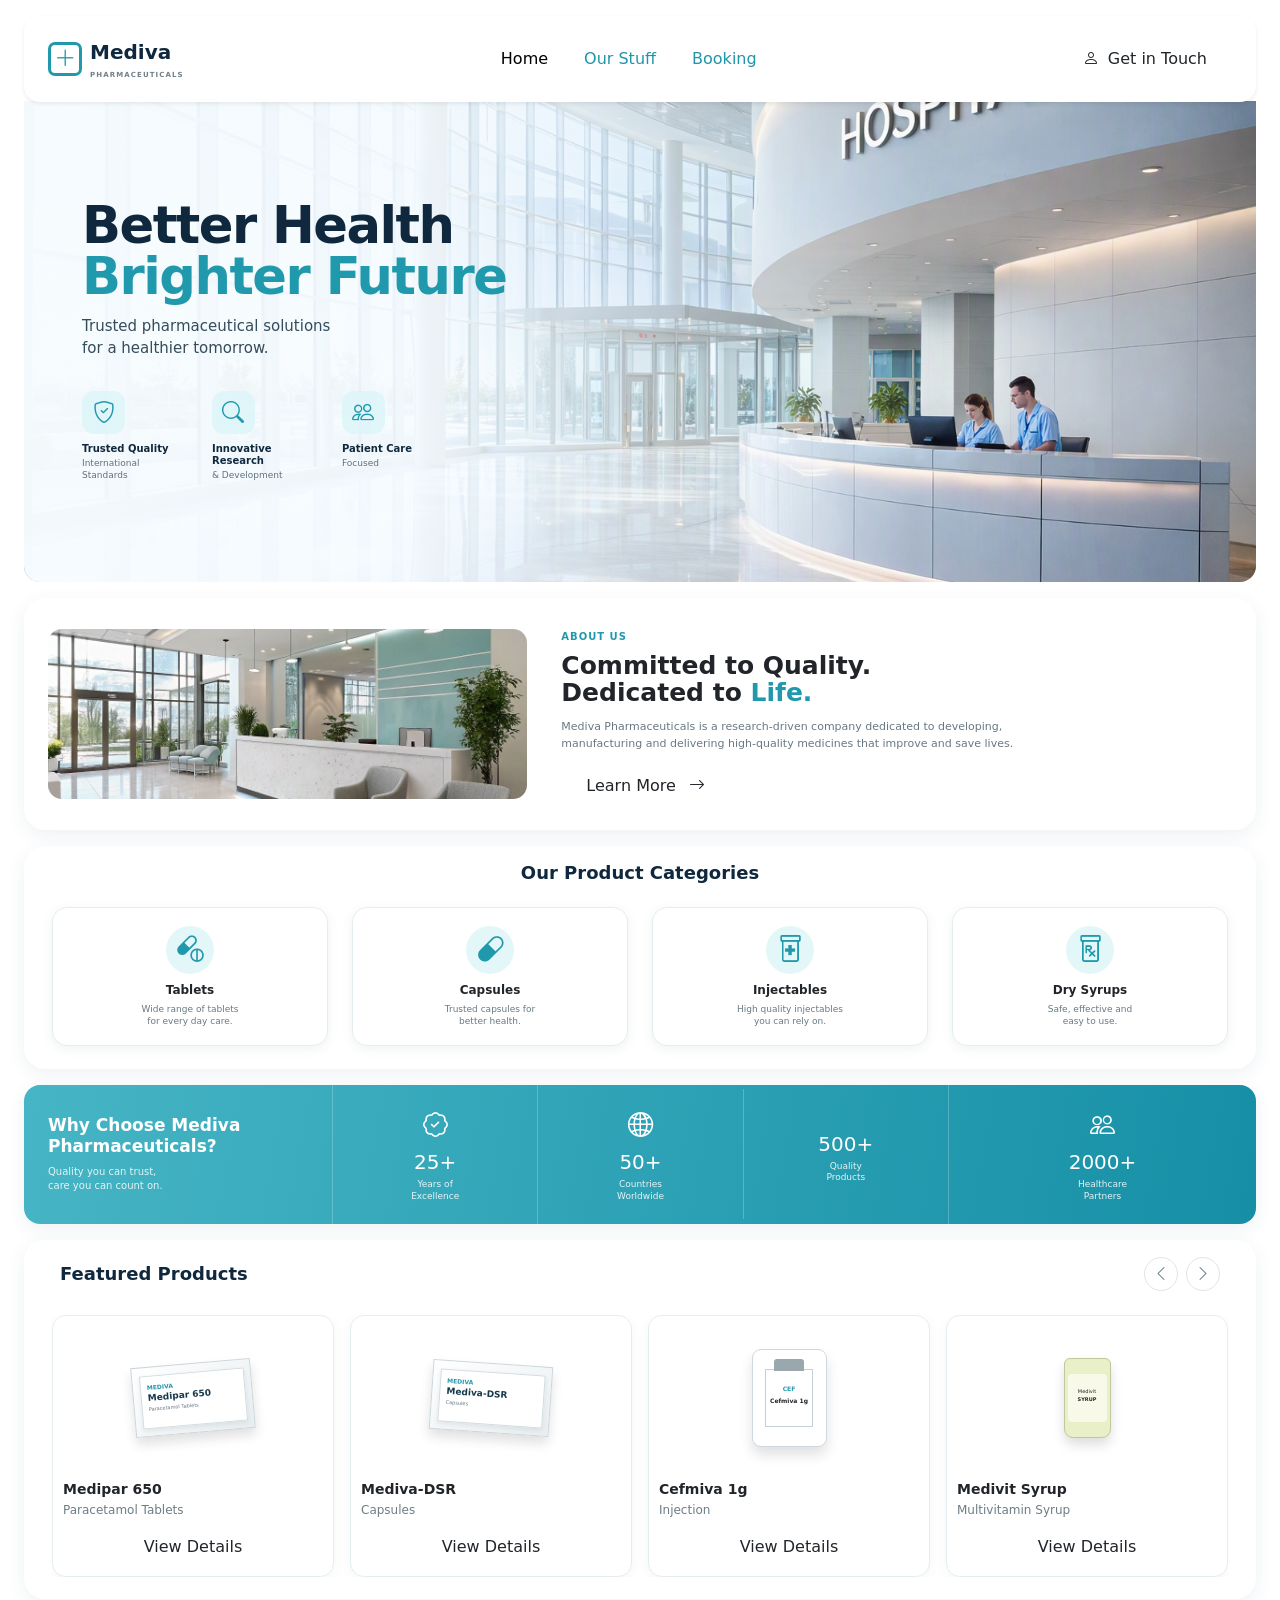
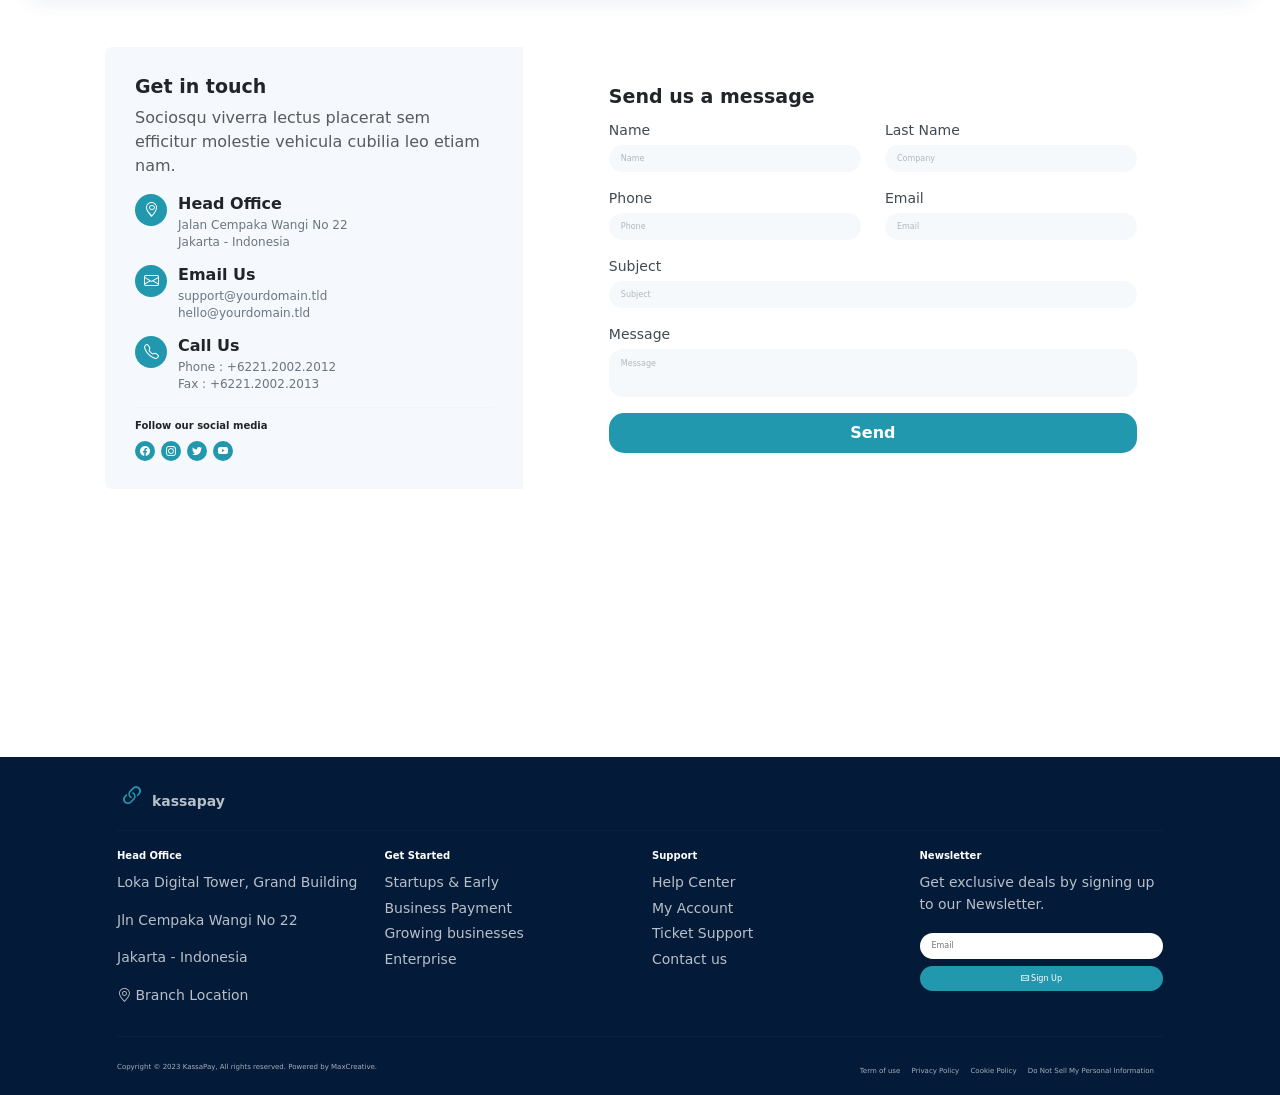
==== commit 4f231a74: "remove shadow of contact div" ====
--- a/index.html
+++ b/index.html
@@ -1,848 +1,1366 @@
-<!doctype html>
+<!DOCTYPE html>
 <html lang="en">
-  <head>
-    <meta charset="UTF-8" />
-    <meta name="viewport" content="width=device-width, initial-scale=1.0" />
+<head>
+    <meta charset="UTF-8">
+    <meta name="viewport" content="width=device-width, initial-scale=1.0">
 
     <title>Mediva Pharmaceuticals</title>
 
-    <!-- External CSS -->
-    <link rel="stylesheet" href="style.css" />
+    
+        <!-- External CSS -->
+        <link rel="stylesheet" href="style.css">
     <!-- Bootstrap CSS -->
     <link
-      href="https://cdn.jsdelivr.net/npm/bootstrap@5.3.3/dist/css/bootstrap.min.css"
-      rel="stylesheet"
-    />
+        href="https://cdn.jsdelivr.net/npm/bootstrap@5.3.3/dist/css/bootstrap.min.css"
+        rel="stylesheet">
 
     <!-- Bootstrap Icons -->
     <link
-      rel="stylesheet"
-      href="https://cdn.jsdelivr.net/npm/bootstrap-icons@1.11.3/font/bootstrap-icons.min.css"
-    />
-  </head>
-
-  <body>
-    <main class="site-wrapper">
-      <!-- ================= NAVBAR + HERO ================= -->
-
-      <section class="hero-section container-fluid px-2 px-sm-3 px-lg-4 pt-3">
+        rel="stylesheet"
+        href="https://cdn.jsdelivr.net/npm/bootstrap-icons@1.11.3/font/bootstrap-icons.min.css">
+
+
+</head>
+
+
+<body>
+
+<main class="site-wrapper">
+
+    <!-- ================= NAVBAR + HERO ================= -->
+
+    <section class="hero-section container-fluid px-2 px-sm-3 px-lg-4 pt-3">
+
         <!-- Navbar -->
-        <nav
-          class="navbar navbar-expand-lg rounded-4 shadow-sm px-3 px-lg-4 py-3 hero-navbar"
-        >
-          <div class="container-fluid p-0">
-            <!-- Logo -->
-            <a class="navbar-brand d-flex align-items-center gap-2" href="#">
-              <span class="brand-icon">
-                <i class="bi bi-plus-lg"></i>
-              </span>
-
-              <span>
-                <strong class="brand-name">Mediva</strong>
-                <small class="brand-subtitle d-block"> PHARMACEUTICALS </small>
-              </span>
-            </a>
-
-            <!-- Mobile Button -->
-            <button
-              class="navbar-toggler border-0 shadow-none"
-              type="button"
-              data-bs-toggle="collapse"
-              data-bs-target="#mainNavbar"
-            >
-              <i class="bi bi-list fs-2"></i>
-            </button>
-
-            <!-- Navigation -->
-            <div class="collapse navbar-collapse" id="mainNavbar">
-              <ul class="navbar-nav mx-auto mb-2 mb-lg-0 gap-lg-3 text-center">
-                <li class="nav-item">
-                  <a class="nav-link active" href="#">Home</a>
-                </li>
-
-                <li class="nav-item">
-                  <a class="nav-link" href="#products">Our Stuff</a>
-                </li>
-
-                <li class="nav-item">
-                  <a class="nav-link" href="#contact">Booking</a>
-                </li>
-              </ul>
-
-              <a href="#contact" class="btn btn-contact rounded-pill px-4">
-                <i class="bi bi-person me-1"></i>
-                Get in Touch
-              </a>
+        <nav class="navbar navbar-expand-lg bg-white rounded-4 shadow-sm px-3 px-lg-4 py-3 hero-navbar">
+
+            <div class="container-fluid p-0">
+
+                <!-- Logo -->
+                <a class="navbar-brand d-flex align-items-center gap-2" href="#">
+
+                    <span class="brand-icon">
+                        <i class="bi bi-plus-lg"></i>
+                    </span>
+
+                    <span>
+                        <strong class="brand-name">Mediva</strong>
+                        <small class="brand-subtitle d-block">
+                            PHARMACEUTICALS
+                        </small>
+                    </span>
+
+                </a>
+
+
+                <!-- Mobile Button -->
+                <button
+                    class="navbar-toggler border-0 shadow-none"
+                    type="button"
+                    data-bs-toggle="collapse"
+                    data-bs-target="#mainNavbar">
+
+                    <i class="bi bi-list fs-2"></i>
+
+                </button>
+
+
+                <!-- Navigation -->
+                <div class="collapse navbar-collapse" id="mainNavbar">
+
+                    <ul class="navbar-nav mx-auto mb-2 mb-lg-0 gap-lg-3 text-center">
+
+                        <li class="nav-item">
+                            <a class="nav-link active" href="#">Home</a>
+                        </li>
+
+                        <li class="nav-item">
+                            <a class="nav-link" href="#products">Our Stuff</a>
+                        </li>
+
+                        <li class="nav-item">
+                            <a class="nav-link" href="#contact">Booking</a>
+                        </li>
+
+                    </ul>
+
+
+                    <a href="#contact"
+                       class="btn btn-contact rounded-pill px-4">
+
+                        <i class="bi bi-person me-1"></i>
+                        Get in Touch
+
+                    </a>
+
+                </div>
+
             </div>
-          </div>
+
         </nav>
 
+
         <!-- Hero -->
-        <div
-          class="hero-content position-relative overflow-hidden rounded-bottom-4"
-        >
-          <img class="hero-image" src="image/photo5.png" />
-
-          <div class="hero-overlay"></div>
-
-          <div class="container position-relative py-5">
-            <div class="row align-items-center min-vh-50">
-              <div class="col-12 col-lg-5 py-4">
-                <h1 class="hero-title">
-                  Better Health<br />
-                  <span>Brighter Future</span>
-                </h1>
-
-                <p class="hero-text">
-                  Trusted pharmaceutical solutions
-                  <br class="d-none d-md-block" />
-                  for a healthier tomorrow.
-                </p>
-
-                <!-- Hero Features -->
-
-                <div class="row g-3 mt-3 hero-features">
-                  <div class="col-4">
-                    <div class="feature-icon">
-                      <i class="bi bi-shield-check"></i>
+        <div class="hero-content position-relative overflow-hidden rounded-bottom-4">
+
+            <img
+                class="hero-image"
+                src="image/photo5.png">
+
+            <div class="hero-overlay"></div>
+
+
+            <div class="container position-relative py-5">
+
+                <div class="row align-items-center min-vh-50">
+
+                    <div class="col-12 col-lg-5 py-4">
+
+                        <h1 class="hero-title">
+                            Better Health<br>
+                            <span>Brighter Future</span>
+                        </h1>
+
+                        <p class="hero-text">
+                            Trusted pharmaceutical solutions
+                            <br class="d-none d-md-block">
+                            for a healthier tomorrow.
+                        </p>
+
+
+                        <!-- Hero Features -->
+
+                        <div class="row g-3 mt-3 hero-features">
+
+                            <div class="col-4">
+
+                                <div class="feature-icon">
+                                    <i class="bi bi-shield-check"></i>
+                                </div>
+
+                                <h6>Trusted Quality</h6>
+
+                                <p>
+                                    International<br>
+                                    Standards
+                                </p>
+
+                            </div>
+
+
+                            <div class="col-4">
+
+                                <div class="feature-icon">
+                                    <i class="bi bi-search"></i>
+                                </div>
+
+                                <h6>Innovative Research</h6>
+
+                                <p>
+                                    & Development
+                                </p>
+
+                            </div>
+
+
+                            <div class="col-4">
+
+                                <div class="feature-icon">
+                                    <i class="bi bi-people"></i>
+                                </div>
+
+                                <h6>Patient Care</h6>
+
+                                <p>
+                                    Focused
+                                </p>
+
+                            </div>
+
+                        </div>
+
                     </div>
 
-                    <h6>Trusted Quality</h6>
+                </div>
+
+            </div>
+
+
+
+        </div>
+
+    </section>
+
+
+
+    <!-- ================= ABOUT ================= -->
+
+    <section
+        id="about"
+        class="container-fluid px-2 px-sm-3 px-lg-4 mt-3">
+
+        <div class="section-card about-card">
+
+            <div class="row align-items-center g-4">
+
+                <div class="col-12 col-lg-5">
+
+                    <img
+                        class="about-image"
+                        src="image/photo2.jpg">
+
+                </div>
+
+
+                <div class="col-12 col-lg-7">
+
+                    <div class="about-content">
+
+                        <span class="eyebrow">
+                            ABOUT US
+                        </span>
+
+                        <h2>
+                            Committed to Quality.<br>
+                            Dedicated to <span>Life.</span>
+                        </h2>
+
+                        <p>
+                            Mediva Pharmaceuticals is a research-driven company
+                            dedicated to developing, manufacturing and delivering
+                            high-quality medicines that improve and save lives.
+                        </p>
+
+                        <a href="#"
+                           class="btn btn-teal rounded-pill px-4">
+
+                            Learn More
+                            <i class="bi bi-arrow-right ms-2"></i>
+
+                        </a>
+
+                    </div>
+
+                </div>
+
+            </div>
+
+        </div>
+
+    </section>
+
+
+
+    <!-- ================= CATEGORIES ================= -->
+
+    <section
+        id="categories"
+        class="container-fluid px-2 px-sm-3 px-lg-4 mt-3">
+
+        <div class="section-card categories-card">
+
+            <div class="text-center mb-4">
+
+                <h2 class="section-title">
+                    Our Product Categories
+                </h2>
+
+            </div>
+
+
+            <div class="row g-3 g-lg-4">
+
+                <!-- Tablets -->
+                <div class="col-6 col-lg-3">
+
+                    <div class="category-card">
+
+                        <div class="category-icon">
+                            <i class="bi bi-capsule-pill"></i>
+                        </div>
+
+                        <h5>Tablets</h5>
+
+                        <p>
+                            Wide range of tablets<br>
+                            for every day care.
+                        </p>
+
+                    </div>
+
+                </div>
+
+
+                <!-- Capsules -->
+                <div class="col-6 col-lg-3">
+
+                    <div class="category-card">
+
+                        <div class="category-icon">
+                            <i class="bi bi-capsule"></i>
+                        </div>
+
+                        <h5>Capsules</h5>
+
+                        <p>
+                            Trusted capsules for<br>
+                            better health.
+                        </p>
+
+                    </div>
+
+                </div>
+
+
+                <!-- Injectables -->
+                <div class="col-6 col-lg-3">
+
+                    <div class="category-card">
+
+                        <div class="category-icon">
+                            <i class="bi bi-prescription2"></i>
+                        </div>
+
+                        <h5>Injectables</h5>
+
+                        <p>
+                            High quality injectables<br>
+                            you can rely on.
+                        </p>
+
+                    </div>
+
+                </div>
+
+
+                <!-- Syrups -->
+                <div class="col-6 col-lg-3">
+
+                    <div class="category-card">
+
+                        <div class="category-icon">
+                            <i class="bi bi-prescription"></i>
+                        </div>
+
+                        <h5>Dry Syrups</h5>
+
+                        <p>
+                            Safe, effective and<br>
+                            easy to use.
+                        </p>
+
+                    </div>
+
+                </div>
+
+            </div>
+
+        </div>
+
+    </section>
+
+
+
+    <!-- ================= STATS ================= -->
+
+    <section
+        id="quality"
+        class="container-fluid px-2 px-sm-3 px-lg-4 mt-3">
+
+        <div class="stats-section rounded-4">
+
+            <div class="row align-items-center g-0">
+
+                <div class="col-12 col-lg-3 stats-intro p-4">
+
+                    <h2>
+                        Why Choose Mediva
+                        Pharmaceuticals?
+                    </h2>
 
                     <p>
-                      International<br />
-                      Standards
+                        Quality you can trust,<br>
+                        care you can count on.
                     </p>
-                  </div>
-
-                  <div class="col-4">
-                    <div class="feature-icon">
-                      <i class="bi bi-search"></i>
+
+                </div>
+
+
+                <div class="col-6 col-lg-2 stat-item">
+
+                    <i class="bi bi-patch-check"></i>
+
+                    <strong>25+</strong>
+
+                    <span>
+                        Years of<br>
+                        Excellence
+                    </span>
+
+                </div>
+
+
+                <div class="col-6 col-lg-2 stat-item">
+
+                    <i class="bi bi-globe2"></i>
+
+                    <strong>50+</strong>
+
+                    <span>
+                        Countries<br>
+                        Worldwide
+                    </span>
+
+                </div>
+
+
+                <div class="col-6 col-lg-2 stat-item">
+
+                    <i class="bi bi-flask"></i>
+
+                    <strong>500+</strong>
+
+                    <span>
+                        Quality<br>
+                        Products
+                    </span>
+
+                </div>
+
+
+                <div class="col-6 col-lg-3 stat-item">
+
+                    <i class="bi bi-people"></i>
+
+                    <strong>2000+</strong>
+
+                    <span>
+                        Healthcare<br>
+                        Partners
+                    </span>
+
+                </div>
+
+            </div>
+
+        </div>
+
+    </section>
+
+
+
+    <!-- ================= PRODUCTS ================= -->
+
+    <section
+        id="products"
+        class="container-fluid px-2 px-sm-3 px-lg-4 mt-3">
+
+        <div class="section-card products-section">
+
+            <div class="d-flex justify-content-between align-items-center mb-4 px-2">
+
+                <h2 class="section-title mb-0">
+                    Featured Products
+                </h2>
+
+                <div class="d-none d-sm-flex gap-2">
+
+                    <button
+                        class="carousel-btn"
+                        type="button"
+                        data-bs-target="#productsCarousel"
+                        data-bs-slide="prev">
+
+                        <i class="bi bi-chevron-left"></i>
+
+                    </button>
+
+                    <button
+                        class="carousel-btn"
+                        type="button"
+                        data-bs-target="#productsCarousel"
+                        data-bs-slide="next">
+
+                        <i class="bi bi-chevron-right"></i>
+
+                    </button>
+
+                </div>
+
+            </div>
+
+
+            <div
+                id="productsCarousel"
+                class="carousel slide"
+                data-bs-ride="carousel">
+
+                <div class="carousel-inner">
+
+
+                    <!-- First Slide -->
+
+                    <div class="carousel-item active">
+
+                        <div class="row g-3">
+
+
+                            <!-- Product 1 -->
+                            <div class="col-6 col-lg-3">
+
+                                <div class="product-card">
+
+                                    <div class="product-image product-one">
+
+                                        <div class="medicine-box">
+
+                                            <small>MEDIVA</small>
+
+                                            <strong>
+                                                Medipar 650
+                                            </strong>
+
+                                            <span>
+                                                Paracetamol Tablets
+                                            </span>
+
+                                        </div>
+
+                                    </div>
+
+                                    <h5>Medipar 650</h5>
+
+                                    <p>
+                                        Paracetamol Tablets
+                                    </p>
+
+                                    <a href="#"
+                                       class="btn product-btn">
+                                        View Details
+                                    </a>
+
+                                </div>
+
+                            </div>
+
+
+                            <!-- Product 2 -->
+                            <div class="col-6 col-lg-3">
+
+                                <div class="product-card">
+
+                                    <div class="product-image product-two">
+
+                                        <div class="medicine-box">
+
+                                            <small>MEDIVA</small>
+
+                                            <strong>
+                                                Mediva-DSR
+                                            </strong>
+
+                                            <span>
+                                                Capsules
+                                            </span>
+
+                                        </div>
+
+                                    </div>
+
+                                    <h5>Mediva-DSR</h5>
+
+                                    <p>Capsules</p>
+
+                                    <a href="#"
+                                       class="btn product-btn">
+                                        View Details
+                                    </a>
+
+                                </div>
+
+                            </div>
+
+
+                            <!-- Product 3 -->
+                            <div class="col-6 col-lg-3">
+
+                                <div class="product-card">
+
+                                    <div class="product-image product-three">
+
+                                        <div class="medicine-vial">
+
+                                            <span>CEF</span>
+
+                                            <strong>
+                                                Cefmiva 1g
+                                            </strong>
+
+                                        </div>
+
+                                    </div>
+
+                                    <h5>Cefmiva 1g</h5>
+
+                                    <p>Injection</p>
+
+                                    <a href="#"
+                                       class="btn product-btn">
+                                        View Details
+                                    </a>
+
+                                </div>
+
+                            </div>
+
+
+                            <!-- Product 4 -->
+                            <div class="col-6 col-lg-3">
+
+                                <div class="product-card">
+
+                                    <div class="product-image product-four">
+
+                                        <div class="medicine-bottle">
+
+                                            <span>
+                                                Medivit
+                                            </span>
+
+                                            <strong>
+                                                SYRUP
+                                            </strong>
+
+                                        </div>
+
+                                    </div>
+
+                                    <h5>Medivit Syrup</h5>
+
+                                    <p>
+                                        Multivitamin Syrup
+                                    </p>
+
+                                    <a href="#"
+                                       class="btn product-btn">
+                                        View Details
+                                    </a>
+
+                                </div>
+
+                            </div>
+
+                        </div>
+
                     </div>
 
-                    <h6>Innovative Research</h6>
-
-                    <p>& Development</p>
-                  </div>
-
-                  <div class="col-4">
-                    <div class="feature-icon">
-                      <i class="bi bi-people"></i>
+
+
+                    <!-- Second Slide -->
+
+                    <div class="carousel-item">
+
+                        <div class="row g-3">
+
+                            <div class="col-6 col-lg-3">
+
+                                <div class="product-card">
+
+                                    <div class="product-image product-two">
+
+                                        <div class="medicine-box">
+
+                                            <small>MEDIVA</small>
+
+                                            <strong>
+                                                Amoxiva
+                                            </strong>
+
+                                            <span>
+                                                Capsules
+                                            </span>
+
+                                        </div>
+
+                                    </div>
+
+                                    <h5>Amoxiva</h5>
+
+                                    <p>
+                                        Antibiotic Capsules
+                                    </p>
+
+                                    <a href="#"
+                                       class="btn product-btn">
+                                        View Details
+                                    </a>
+
+                                </div>
+
+                            </div>
+
+
+                            <div class="col-6 col-lg-3">
+
+                                <div class="product-card">
+
+                                    <div class="product-image product-three">
+
+                                        <div class="medicine-vial">
+
+                                            <span>MED</span>
+
+                                            <strong>
+                                                Mediva 500
+                                            </strong>
+
+                                        </div>
+
+                                    </div>
+
+                                    <h5>Mediva 500</h5>
+
+                                    <p>Injection</p>
+
+                                    <a href="#"
+                                       class="btn product-btn">
+                                        View Details
+                                    </a>
+
+                                </div>
+
+                            </div>
+
+
+                            <div class="col-6 col-lg-3">
+
+                                <div class="product-card">
+
+                                    <div class="product-image product-one">
+
+                                        <div class="medicine-box">
+
+                                            <small>MEDIVA</small>
+
+                                            <strong>
+                                                Paracare
+                                            </strong>
+
+                                            <span>
+                                                Tablets
+                                            </span>
+
+                                        </div>
+
+                                    </div>
+
+                                    <h5>Paracare</h5>
+
+                                    <p>Tablets</p>
+
+                                    <a href="#"
+                                       class="btn product-btn">
+                                        View Details
+                                    </a>
+
+                                </div>
+
+                            </div>
+
+
+                            <div class="col-6 col-lg-3">
+
+                                <div class="product-card">
+
+                                    <div class="product-image product-four">
+
+                                        <div class="medicine-bottle">
+
+                                            <span>
+                                                VitaMed
+                                            </span>
+
+                                            <strong>
+                                                SYRUP
+                                            </strong>
+
+                                        </div>
+
+                                    </div>
+
+                                    <h5>VitaMed Syrup</h5>
+
+                                    <p>
+                                        Multivitamin Syrup
+                                    </p>
+
+                                    <a href="#"
+                                       class="btn product-btn">
+                                        View Details
+                                    </a>
+
+                                </div>
+
+                            </div>
+
+                        </div>
+
                     </div>
 
-                    <h6>Patient Care</h6>
-
-                    <p>Focused</p>
-                  </div>
-                </div>
-              </div>
+                </div>
+
             </div>
-          </div>
+
         </div>
-      </section>
-
-      <!-- ================= ABOUT ================= -->
-
-      <section id="about" class="container-fluid px-2 px-sm-3 px-lg-4 mt-3">
-        <div class="section-card about-card">
-          <div class="row align-items-center g-4">
-            <div class="col-12 col-lg-5">
-              <img class="about-image" src="image/photo2.jpg" />
-            </div>
-
-            <div class="col-12 col-lg-7">
-              <div class="about-content">
-                <span class="eyebrow"> ABOUT US </span>
-
-                <h2>
-                  Committed to Quality.<br />
-                  Dedicated to <span>Life.</span>
-                </h2>
-
-                <p>
-                  Mediva Pharmaceuticals is a research-driven company dedicated
-                  to developing, manufacturing and delivering high-quality
-                  medicines that improve and save lives.
-                </p>
-
-                <a href="#" class="btn btn-teal rounded-pill px-4">
-                  Learn More
-                  <i class="bi bi-arrow-right ms-2"></i>
-                </a>
-              </div>
-            </div>
-          </div>
-        </div>
-      </section>
-
-      <!-- ================= CATEGORIES ================= -->
-
-      <section
-        id="categories"
-        class="container-fluid px-2 px-sm-3 px-lg-4 mt-3"
-      >
-        <div class="section-card categories-card">
-          <div class="text-center mb-4">
-            <h2 class="section-title">Our Product Categories</h2>
-          </div>
-
-          <div class="row g-3 g-lg-4">
-            <!-- Tablets -->
-            <div class="col-6 col-lg-3">
-              <div class="category-card">
-                <div class="category-icon">
-                  <i class="bi bi-capsule-pill"></i>
-                </div>
-
-                <h5>Tablets</h5>
-
-                <p>
-                  Wide range of tablets<br />
-                  for every day care.
-                </p>
-              </div>
-            </div>
-
-            <!-- Capsules -->
-            <div class="col-6 col-lg-3">
-              <div class="category-card">
-                <div class="category-icon">
-                  <i class="bi bi-capsule"></i>
-                </div>
-
-                <h5>Capsules</h5>
-
-                <p>
-                  Trusted capsules for<br />
-                  better health.
-                </p>
-              </div>
-            </div>
-
-            <!-- Injectables -->
-            <div class="col-6 col-lg-3">
-              <div class="category-card">
-                <div class="category-icon">
-                  <i class="bi bi-prescription2"></i>
-                </div>
-
-                <h5>Injectables</h5>
-
-                <p>
-                  High quality injectables<br />
-                  you can rely on.
-                </p>
-              </div>
-            </div>
-
-            <!-- Syrups -->
-            <div class="col-6 col-lg-3">
-              <div class="category-card">
-                <div class="category-icon">
-                  <i class="bi bi-prescription"></i>
-                </div>
-
-                <h5>Dry Syrups</h5>
-
-                <p>
-                  Safe, effective and<br />
-                  easy to use.
-                </p>
-              </div>
-            </div>
-          </div>
-        </div>
-      </section>
-
-      <!-- ================= STATS ================= -->
-
-      <section id="quality" class="container-fluid px-2 px-sm-3 px-lg-4 mt-3">
-        <div class="stats-section rounded-4">
-          <div class="row align-items-center g-0">
-            <div class="col-12 col-lg-3 stats-intro p-4">
-              <h2>Why Choose Mediva Pharmaceuticals?</h2>
-
-              <p>
-                Quality you can trust,<br />
-                care you can count on.
-              </p>
-            </div>
-
-            <div class="col-6 col-lg-2 stat-item">
-              <i class="bi bi-patch-check"></i>
-
-              <strong data-target="25">25+</strong>
-
-              <span>
-                Years of<br />
-                Excellence
-              </span>
-            </div>
-
-            <div class="col-6 col-lg-2 stat-item">
-              <i class="bi bi-globe2"></i>
-
-              <strong data-target="50">50+</strong>
-
-              <span>
-                Countries<br />
-                Worldwide
-              </span>
-            </div>
-
-            <div class="col-6 col-lg-2 stat-item">
-              <i class="bi bi-bag"></i>
-
-              <strong data-target="500">500+</strong>
-
-              <span>
-                Quality<br />
-                Products
-              </span>
-            </div>
-
-            <div class="col-6 col-lg-3 stat-item">
-              <i class="bi bi-people"></i>
-
-              <strong data-target="2000">2000+</strong>
-
-              <span>
-                Healthcare<br />
-                Partners
-              </span>
-            </div>
-          </div>
-        </div>
-      </section>
-
-      <!-- ================= PRODUCTS ================= -->
-
-      <section id="products" class="container-fluid px-2 px-sm-3 px-lg-4 mt-3">
-        <div class="section-card products-section">
-          <div
-            class="d-flex justify-content-between align-items-center mb-4 px-2"
-          >
-            <h2 class="section-title mb-0">Featured Products</h2>
-
-            <div class="d-none d-sm-flex gap-2">
-              <button
-                class="carousel-btn"
-                type="button"
-                data-bs-target="#productsCarousel"
-                data-bs-slide="prev"
-              >
-                <i class="bi bi-chevron-left"></i>
-              </button>
-
-              <button
-                class="carousel-btn"
-                type="button"
-                data-bs-target="#productsCarousel"
-                data-bs-slide="next"
-              >
-                <i class="bi bi-chevron-right"></i>
-              </button>
-            </div>
-          </div>
-
-          <div
-            id="productsCarousel"
-            class="carousel slide"
-            data-bs-ride="carousel"
-          >
-            <div class="carousel-inner">
-              <!-- First Slide -->
-
-              <div class="carousel-item active">
-                <div class="row g-3">
-                  <!-- Product 1 -->
-                  <div class="col-6 col-lg-3">
-                    <div class="product-card">
-                      <div class="product-image product-one">
-                        <div class="medicine-box">
-                          <small>MEDIVA</small>
-
-                          <strong> Medipar 650 </strong>
-
-                          <span> Paracetamol Tablets </span>
-                        </div>
-                      </div>
-
-                      <h5>Medipar 650</h5>
-
-                      <p>Paracetamol Tablets</p>
-
-                      <a href="#" class="btn product-btn"> View Details </a>
-                    </div>
-                  </div>
-
-                  <!-- Product 2 -->
-                  <div class="col-6 col-lg-3">
-                    <div class="product-card">
-                      <div class="product-image product-two">
-                        <div class="medicine-box">
-                          <small>MEDIVA</small>
-
-                          <strong> Mediva-DSR </strong>
-
-                          <span> Capsules </span>
-                        </div>
-                      </div>
-
-                      <h5>Mediva-DSR</h5>
-
-                      <p>Capsules</p>
-
-                      <a href="#" class="btn product-btn"> View Details </a>
-                    </div>
-                  </div>
-
-                  <!-- Product 3 -->
-                  <div class="col-6 col-lg-3">
-                    <div class="product-card">
-                      <div class="product-image product-three">
-                        <div class="medicine-vial">
-                          <span>CEF</span>
-
-                          <strong> Cefmiva 1g </strong>
-                        </div>
-                      </div>
-
-                      <h5>Cefmiva 1g</h5>
-
-                      <p>Injection</p>
-
-                      <a href="#" class="btn product-btn"> View Details </a>
-                    </div>
-                  </div>
-
-                  <!-- Product 4 -->
-                  <div class="col-6 col-lg-3">
-                    <div class="product-card">
-                      <div class="product-image product-four">
-                        <div class="medicine-bottle">
-                          <span> Medivit </span>
-
-                          <strong> SYRUP </strong>
-                        </div>
-                      </div>
-
-                      <h5>Medivit Syrup</h5>
-
-                      <p>Multivitamin Syrup</p>
-
-                      <a href="#" class="btn product-btn"> View Details </a>
-                    </div>
-                  </div>
-                </div>
-              </div>
-
-              <!-- Second Slide -->
-
-              <div class="carousel-item">
-                <div class="row g-3">
-                  <div class="col-6 col-lg-3">
-                    <div class="product-card">
-                      <div class="product-image product-two">
-                        <div class="medicine-box">
-                          <small>MEDIVA</small>
-
-                          <strong> Amoxiva </strong>
-
-                          <span> Capsules </span>
-                        </div>
-                      </div>
-
-                      <h5>Amoxiva</h5>
-
-                      <p>Antibiotic Capsules</p>
-
-                      <a href="#" class="btn product-btn"> View Details </a>
-                    </div>
-                  </div>
-
-                  <div class="col-6 col-lg-3">
-                    <div class="product-card">
-                      <div class="product-image product-three">
-                        <div class="medicine-vial">
-                          <span>MED</span>
-
-                          <strong> Mediva 500 </strong>
-                        </div>
-                      </div>
-
-                      <h5>Mediva 500</h5>
-
-                      <p>Injection</p>
-
-                      <a href="#" class="btn product-btn"> View Details </a>
-                    </div>
-                  </div>
-
-                  <div class="col-6 col-lg-3">
-                    <div class="product-card">
-                      <div class="product-image product-one">
-                        <div class="medicine-box">
-                          <small>MEDIVA</small>
-
-                          <strong> Paracare </strong>
-
-                          <span> Tablets </span>
-                        </div>
-                      </div>
-
-                      <h5>Paracare</h5>
-
-                      <p>Tablets</p>
-
-                      <a href="#" class="btn product-btn"> View Details </a>
-                    </div>
-                  </div>
-
-                  <div class="col-6 col-lg-3">
-                    <div class="product-card">
-                      <div class="product-image product-four">
-                        <div class="medicine-bottle">
-                          <span> VitaMed </span>
-
-                          <strong> SYRUP </strong>
-                        </div>
-                      </div>
-
-                      <h5>VitaMed Syrup</h5>
-
-                      <p>Multivitamin Syrup</p>
-
-                      <a href="#" class="btn product-btn"> View Details </a>
-                    </div>
-                  </div>
-                </div>
-              </div>
-            </div>
-          </div>
-        </div>
-      </section>
-
-      <!-- =====================================================
+
+    </section>
+
+
+
+
+<!-- =====================================================
      CONTACT CARD
 ===================================================== -->
 
-      <section id="contact" class="contact-wrapper">
-        <div class="container">
-          <div class="contact-card">
-            <div class="row g-0">
-              <!-- ======================================
+<section
+    id="contact"
+    class="contact-wrapper mt-5">
+
+
+    <div class="container">
+
+        <div class="contact-card">
+
+
+            <div class="row g-5">
+
+
+                <!-- ======================================
                      LEFT CONTACT INFORMATION
                 ======================================= -->
 
-              <div class="col-lg-5">
-                <div class="contact-information">
-                  <h2>Get in touch</h2>
-
-                  <p class="text-muted">
-                    Sociosqu viverra lectus placerat sem efficitur molestie
-                    vehicula cubilia leo etiam nam.
-                  </p>
-
-                  <!-- Head Office -->
-
-                  <div class="contact-item">
-                    <div class="contact-icon">
-                      <i class="bi bi-geo-alt"></i>
+                <div class="col-lg-5">
+
+                    <div class="contact-information">
+
+                        <h2>
+                            Get in touch
+                        </h2>
+
+
+                        <p class="text-muted">
+
+                            Sociosqu viverra lectus placerat sem
+                            efficitur molestie vehicula cubilia leo
+                            etiam nam.
+
+                        </p>
+
+
+                        <!-- Head Office -->
+
+                        <div class="contact-item">
+
+                            <div class="contact-icon">
+
+                                <i class="bi bi-geo-alt"></i>
+
+                            </div>
+
+
+                            <div>
+
+                                <h6>
+                                    Head Office
+                                </h6>
+
+                                <p>
+                                    Jalan Cempaka Wangi No 22<br>
+                                    Jakarta - Indonesia
+                                </p>
+
+                            </div>
+
+                        </div>
+
+
+                        <!-- Email -->
+
+                        <div class="contact-item">
+
+                            <div class="contact-icon">
+
+                                <i class="bi bi-envelope"></i>
+
+                            </div>
+
+
+                            <div>
+
+                                <h6>
+                                    Email Us
+                                </h6>
+
+                                <p>
+                                    support@yourdomain.tld<br>
+                                    hello@yourdomain.tld
+                                </p>
+
+                            </div>
+
+                        </div>
+
+
+                        <!-- Phone -->
+
+                        <div class="contact-item">
+
+                            <div class="contact-icon">
+
+                                <i class="bi bi-telephone"></i>
+
+                            </div>
+
+
+                            <div>
+
+                                <h6>
+                                    Call Us
+                                </h6>
+
+                                <p>
+                                    Phone : +6221.2002.2012<br>
+                                    Fax : +6221.2002.2013
+                                </p>
+
+                            </div>
+
+                        </div>
+
+
+                        <hr>
+
+
+                        <!-- Social Media -->
+
+                        <h6 class="social-title">
+                            Follow our social media
+                        </h6>
+
+
+                        <div class="social-icons">
+
+                            <a href="#">
+                                <i class="bi bi-facebook"></i>
+                            </a>
+
+                            <a href="#">
+                                <i class="bi bi-instagram"></i>
+                            </a>
+
+                            <a href="#">
+                                <i class="bi bi-twitter"></i>
+                            </a>
+
+                            <a href="#">
+                                <i class="bi bi-youtube"></i>
+                            </a>
+
+                        </div>
+
                     </div>
 
-                    <div>
-                      <h6>Head Office</h6>
-
-                      <p>
-                        Jalan Cempaka Wangi No 22<br />
-                        Jakarta - Indonesia
-                      </p>
-                    </div>
-                  </div>
-
-                  <!-- Email -->
-
-                  <div class="contact-item">
-                    <div class="contact-icon">
-                      <i class="bi bi-envelope"></i>
-                    </div>
-
-                    <div>
-                      <h6>Email Us</h6>
-
-                      <p>
-                        support@yourdomain.tld<br />
-                        hello@yourdomain.tld
-                      </p>
-                    </div>
-                  </div>
-
-                  <!-- Phone -->
-
-                  <div class="contact-item">
-                    <div class="contact-icon">
-                      <i class="bi bi-telephone"></i>
-                    </div>
-
-                    <div>
-                      <h6>Call Us</h6>
-
-                      <p>
-                        Phone : +6221.2002.2012<br />
-                        Fax : +6221.2002.2013
-                      </p>
-                    </div>
-                  </div>
-
-                  <hr />
-
-                  <!-- Social Media -->
-
-                  <h6 class="social-title">Follow our social media</h6>
-
-                  <div class="social-icons">
-                    <a href="#">
-                      <i class="bi bi-facebook"></i>
-                    </a>
-
-                    <a href="#">
-                      <i class="bi bi-instagram"></i>
-                    </a>
-
-                    <a href="#">
-                      <i class="bi bi-twitter"></i>
-                    </a>
-
-                    <a href="#">
-                      <i class="bi bi-youtube"></i>
-                    </a>
-                  </div>
-                </div>
-              </div>
-
-              <!-- ======================================
+                </div>
+
+
+
+                <!-- ======================================
                      RIGHT CONTACT FORM
                 ======================================= -->
 
-              <div class="col-lg-7">
-                <div class="contact-form">
-                  <h2>Send us a message</h2>
-
-                  <form>
-                    <!-- Name + Company -->
-
-                    <div class="row">
-                      <div class="col-md-6 mb-3">
-                        <label> Name </label>
-
-                        <input
-                          type="text"
-                          class="form-control"
-                          placeholder="Name"
-                        />
-                      </div>
-
-                      <div class="col-md-6 mb-3">
-                        <label> Last Name </label>
-
-                        <input
-                          type="text"
-                          class="form-control"
-                          placeholder="Company"
-                        />
-                      </div>
+                <div class="col-lg-7">
+
+                    <div class="contact-form">
+
+                        <h2>
+                            Send us a message
+                        </h2>
+
+
+                        <form>
+
+
+                            <!-- Name + Company -->
+
+                            <div class="row">
+
+                                <div class="col-md-6 mb-3">
+
+                                    <label>
+                                        Name
+                                    </label>
+
+                                    <input
+                                        type="text"
+                                        class="form-control"
+                                        placeholder="Name">
+
+                                </div>
+
+
+                                <div class="col-md-6 mb-3">
+
+                                    <label>
+                                        Last Name
+                                    </label>
+
+                                    <input
+                                        type="text"
+                                        class="form-control"
+                                        placeholder="Company">
+
+                                </div>
+
+                            </div>
+
+
+                            <!-- Phone + Email -->
+
+                            <div class="row">
+
+                                <div class="col-md-6 mb-3">
+
+                                    <label>
+                                        Phone
+                                    </label>
+
+                                    <input
+                                        type="text"
+                                        class="form-control"
+                                        placeholder="Phone">
+
+                                </div>
+
+
+                                <div class="col-md-6 mb-3">
+
+                                    <label>
+                                        Email
+                                    </label>
+
+                                    <input
+                                        type="email"
+                                        class="form-control"
+                                        placeholder="Email">
+
+                                </div>
+
+                            </div>
+
+
+                            <!-- Subject -->
+
+                            <div class="mb-3">
+
+                                <label>
+                                    Subject
+                                </label>
+
+                                <input
+                                    type="text"
+                                    class="form-control"
+                                    placeholder="Subject">
+
+                            </div>
+
+
+                            <!-- Message -->
+
+                            <div class="mb-3">
+
+                                <label>
+                                    Message
+                                </label>
+
+                                <textarea
+                                    class="form-control message-box"
+                                    placeholder="Message"></textarea>
+
+                            </div>
+
+
+                            <!-- Send -->
+
+                            <button
+                                type="submit"
+                                class=" send-btn">
+
+                                Send
+
+                            </button>
+
+                        </form>
+
                     </div>
 
-                    <!-- Phone + Email -->
-
-                    <div class="row">
-                      <div class="col-md-6 mb-3">
-                        <label> Phone </label>
-
-                        <input
-                          type="text"
-                          class="form-control"
-                          placeholder="Phone"
-                        />
-                      </div>
-
-                      <div class="col-md-6 mb-3">
-                        <label> Email </label>
-
-                        <input
-                          type="email"
-                          class="form-control"
-                          placeholder="Email"
-                        />
-                      </div>
-                    </div>
-
-                    <!-- Subject -->
-
-                    <div class="mb-3">
-                      <label> Subject </label>
-
-                      <input
-                        type="text"
-                        class="form-control"
-                        placeholder="Subject"
-                      />
-                    </div>
-
-                    <!-- Message -->
-
-                    <div class="mb-3">
-                      <label> Message </label>
-
-                      <textarea
-                        class="form-control message-box"
-                        placeholder="Message"
-                      ></textarea>
-                    </div>
-
-                    <!-- Send -->
-
-                    <button type="submit" class="send-btn">Send</button>
-                  </form>
-                </div>
-              </div>
+                </div>
+
             </div>
-          </div>
+
         </div>
-      </section>
-
-      <!-- =====================================================
+
+    </div>
+
+</section>
+
+
+
+<!-- =====================================================
      MAP
 ===================================================== -->
 
-      <section class="map-section">
-        <iframe
-          src="https://www.google.com/maps?q=London%20Eye%2C%20London&output=embed"
-          loading="lazy"
-          allowfullscreen
-        >
-        </iframe>
-      </section>
-
-      <!-- =====================================================
+<section class="map-section">
+
+    <iframe
+        src="https://www.google.com/maps?q=London%20Eye%2C%20London&output=embed"
+        loading="lazy"
+        allowfullscreen>
+    </iframe>
+
+</section>
+
+
+
+<!-- =====================================================
      FOOTER
 ===================================================== -->
 
-      <footer class="footer">
-        <div class="container">
-          <!-- Footer Top -->
-
-          <div
-            class="footer-top d-flex justify-content-between align-items-center"
-          >
-            <a class="footer-logo" href="#">
-              <span class="logo-icon">
-                <i class="bi bi-link-45deg"></i>
-              </span>
-
-              <span> kassapay </span>
+<footer class="footer">
+
+
+    <div class="container">
+
+
+        <!-- Footer Top -->
+
+        <div
+            class="footer-top d-flex justify-content-between align-items-center">
+
+            <a
+                class="footer-logo"
+                href="#">
+
+                <span class="logo-icon">
+                    <i class="bi bi-link-45deg"></i>
+                </span>
+
+                <span>
+                    kassapay
+                </span>
+
             </a>
 
+
             <!-- Footer Social -->
-          </div>
-
-          <hr class="footer-line" />
-
-          <!-- Footer Columns -->
-
-          <div class="row gy-4">
+
+        </div>
+
+
+        <hr class="footer-line">
+
+
+
+        <!-- Footer Columns -->
+
+        <div class="row gy-4">
+
+
             <!-- Office -->
 
             <div class="col-6 col-lg-3">
-              <h6>Head Office</h6>
-
-              <p>Loka Digital Tower, Grand Building</p>
-
-              <p>Jln Cempaka Wangi No 22</p>
-
-              <p>Jakarta - Indonesia</p>
-
-              <p>
-                <i class="bi bi-geo-alt"></i>
-                Branch Location
-              </p>
+
+                <h6>
+                    Head Office
+                </h6>
+
+                <p>
+                    Loka Digital Tower, Grand Building
+                </p>
+
+                <p>
+                    Jln Cempaka Wangi No 22
+                </p>
+
+                <p>
+                    Jakarta - Indonesia
+                </p>
+
+                <p>
+                    <i class="bi bi-geo-alt"></i>
+                    Branch Location
+                </p>
+
             </div>
 
+
             <!-- Get Started -->
 
             <div class="col-6 col-lg-3">
-              <h6>Get Started</h6>
-
-              <a href="#"> Startups & Early </a>
-
-              <a href="#"> Business Payment </a>
-
-              <a href="#"> Growing businesses </a>
-
-              <a href="#"> Enterprise </a>
+
+                <h6>
+                    Get Started
+                </h6>
+
+                <a href="#">
+                    Startups & Early
+                </a>
+
+                <a href="#">
+                    Business Payment
+                </a>
+
+                <a href="#">
+                    Growing businesses
+                </a>
+
+                <a href="#">
+                    Enterprise
+                </a>
+
             </div>
 
+
             <!-- Support -->
 
             <div class="col-6 col-lg-3">
-              <h6>Support</h6>
-
-              <a href="#"> Help Center </a>
-
-              <a href="#"> My Account </a>
-
-              <a href="#"> Ticket Support </a>
-
-              <a href="#"> Contact us </a>
+
+                <h6>
+                    Support
+                </h6>
+
+                <a href="#">
+                    Help Center
+                </a>
+
+                <a href="#">
+                    My Account
+                </a>
+
+                <a href="#">
+                    Ticket Support
+                </a>
+
+                <a href="#">
+                    Contact us
+                </a>
+
             </div>
 
+
             <!-- Newsletter -->
 
             <div class="col-12 col-lg-3">
-              <h6>Newsletter</h6>
-
-              <p>Get exclusive deals by signing up to our Newsletter.</p>
-
-              <input
-                type="email"
-                class="newsletter-input"
-                placeholder="Email"
-              />
-
-              <button class="newsletter-btn">
-                <i class="bi bi-envelope"></i>
-                Sign Up
-              </button>
+
+                <h6>
+                    Newsletter
+                </h6>
+
+                <p>
+                    Get exclusive deals by signing up
+                    to our Newsletter.
+                </p>
+
+
+                <input
+                    type="email"
+                    class="newsletter-input"
+                    placeholder="Email">
+
+
+                <button
+                    class="newsletter-btn">
+
+                    <i class="bi bi-envelope"></i>
+                    Sign Up
+
+                </button>
+
             </div>
-          </div>
-
-          <!-- Footer Bottom -->
-
-          <hr class="footer-line" />
-
-          <div class="footer-bottom">
+
+        </div>
+
+
+
+        <!-- Footer Bottom -->
+
+        <hr class="footer-line">
+
+
+        <div class="footer-bottom">
+
             <span>
-              Copyright © 2023 KassaPay, All rights reserved. Powered by
-              MaxCreative.
+                Copyright © 2023 KassaPay, All rights reserved.
+                Powered by MaxCreative.
             </span>
 
+
             <div>
-              <a href="#"> Term of use </a>
-
-              <a href="#"> Privacy Policy </a>
-
-              <a href="#"> Cookie Policy </a>
-
-              <a href="#"> Do Not Sell My Personal Information </a>
+
+                <a href="#">
+                    Term of use
+                </a>
+
+                <a href="#">
+                    Privacy Policy
+                </a>
+
+                <a href="#">
+                    Cookie Policy
+                </a>
+
+                <a href="#">
+                    Do Not Sell My Personal Information
+                </a>
+
             </div>
-          </div>
+
         </div>
-      </footer>
-    </main>
-
-    <!-- Bootstrap JS -->
-    <script src="main.js"></script>
-    <script src="https://cdn.jsdelivr.net/npm/bootstrap@5.3.3/dist/js/bootstrap.bundle.min.js"></script>
-  </body>
-</html>
+
+    </div>
+
+</footer>
+
+
+
+
+
+
+
+
+
+
+
+
+
+
+
+
+
+
+
+
+
+
+</main>
+
+
+<!-- Bootstrap JS -->
+<script
+    src="https://cdn.jsdelivr.net/npm/bootstrap@5.3.3/dist/js/bootstrap.bundle.min.js">
+</script>
+
+</body>
+
+
+
+</html>
--- a/style.css
+++ b/style.css
@@ -1,1712 +1,2150 @@
 :root {
-  --bg: #eaf4fb;
-  --white: #ffffff;
-  --navy: #10283d;
-  --teal: #2199ad;
-  --teal-dark: #15859a;
-  --teal-light: #d9f2f5;
-  --line: #dce7ed;
-  --muted: #6d7d87;
-  --shadow: 0 5px 18px rgba(35, 76, 98, 0.08);
-}
+    --bg: #eaf4fb;
+    --white: #ffffff;
+    --navy: #10283d;
+    --teal: #2199ad;
+    --teal-dark: #15859a;
+    --teal-light: #d9f2f5;
+    --line: #dce7ed;
+    --muted: #6d7d87;
+    --shadow: 0 5px 18px rgba(35, 76, 98, 0.08);
+}
+
 
 * {
-  box-sizing: border-box;
-}
+    box-sizing: border-box;
+}
+
 
 html {
-  scroll-behavior: smooth;
-}
+    scroll-behavior: smooth;
+}
+
 
 body {
-  margin: 0;
-  background: var(--bg);
-  color: var(--navy);
-  font-family: Arial, Helvetica, sans-serif;
-}
+    margin: 0;
+    background: var(--bg);
+    color: var(--navy);
+    font-family: Arial, Helvetica, sans-serif;
+}
+
 
 .site-wrapper {
-  max-width: 1500px;
-  margin: 0 auto;
-}
+    max-width: 1500px;
+    margin: 0 auto;
+}
+
 
 /* ================= NAVBAR ================= */
 
 .hero-navbar {
-  min-height: 66px;
-  position: relative;
-  z-index: 20;
-}
+    min-height: 66px;
+    position: relative;
+    z-index: 20;
+}
+
 
 .brand-icon {
-  width: 34px;
-  height: 34px;
-
-  border: 3px solid var(--teal);
-  color: var(--teal);
-
-  border-radius: 7px;
-
-  display: inline-flex;
-  justify-content: center;
-  align-items: center;
-
-  font-size: 22px;
-  font-weight: 700;
-}
+    width: 34px;
+    height: 34px;
+
+    border: 3px solid var(--teal);
+    color: var(--teal);
+
+    border-radius: 7px;
+
+    display: inline-flex;
+    justify-content: center;
+    align-items: center;
+
+    font-size: 22px;
+    font-weight: 700;
+}
+
 
 .brand-name {
-  color: var(--navy);
-  font-size: 20px;
-  line-height: 1;
-}
+    color: var(--navy);
+    font-size: 20px;
+    line-height: 1;
+}
+
 
 .brand-subtitle {
-  color: #71808a;
-  font-size: 7px;
-  font-weight: 700;
-  letter-spacing: 1.1px;
-  margin-top: 3px;
-}
+    color: #71808a;
+    font-size: 7px;
+    font-weight: 700;
+    letter-spacing: 1.1px;
+    margin-top: 3px;
+}
+
 
 .navbar .nav-link {
-  color: #2d3d49;
-
-  font-size: 12px;
-  font-weight: 600;
-
-  padding-left: 0.55rem !important;
-  padding-right: 0.55rem !important;
-}
-
-.navbar .nav-link:hover,
-.navbar .nav-link.active {
-  color: var(--teal);
-}
+    color: #2195a9;
+
+    font-size: 300px;
+    font-weight: 600;
+
+    padding-left: .55rem !important;
+    padding-right: .55rem !important;
+}
+
+
+.navbar .nav-link:hover {
+    color: var(--teal);
+    transform: scale(1.3);
+}
+
 
 .btn-contact,
 .btn-teal {
-  background: var(--teal);
-  border-color: var(--teal);
-
-  color: #fff;
-
-  font-size: 12px;
-  font-weight: 700;
-}
+    background: var(--teal);
+    border-color: var(--teal);
+
+    color: #fff;
+
+    font-size: 12px;
+    font-weight: 700;
+}
+
 
 .btn-contact:hover,
 .btn-teal:hover {
-  background: var(--teal-dark);
-  border-color: var(--teal-dark);
-  color: #fff;
-}
+    background: var(--teal-dark);
+    border-color: var(--teal-dark);
+    color: #fff;
+}
+
 
 /* ================= HERO ================= */
 
 .hero-content {
-  min-height: 480px;
-
-  margin-top: -1px;
-
-  background: #d9edf5;
-}
+    min-height: 480px;
+
+    margin-top: -1px;
+
+    background: #d9edf5;
+}
+
 
 .hero-image {
-  position: absolute;
-
-  inset: 0;
-
-  width: 100%;
-  height: 100%;
-
-  object-fit: cover;
-
-  object-position: center right;
-}
+    position: absolute;
+
+    inset: 0;
+
+    width: 100%;
+    height: 100%;
+
+    object-fit: cover;
+
+    object-position: center right;
+}
+
 
 .hero-overlay {
-  position: absolute;
-
-  inset: 0;
-
-  background: linear-gradient(
-    90deg,
-    rgba(247, 252, 255, 0.98) 0%,
-    rgba(247, 252, 255, 0.93) 31%,
-    rgba(247, 252, 255, 0.5) 50%,
-    rgba(247, 252, 255, 0.05) 72%
-  );
-}
+    position: absolute;
+
+    inset: 0;
+
+    background:
+        linear-gradient(
+            90deg,
+            rgba(247, 252, 255, .98) 0%,
+            rgba(247, 252, 255, .93) 31%,
+            rgba(247, 252, 255, .50) 50%,
+            rgba(247, 252, 255, .05) 72%
+        );
+}
+
 
 .min-vh-50 {
-  min-height: 385px;
-}
+    min-height: 385px;
+}
+
 
 .hero-title {
-  color: var(--navy);
-
-  font-size: clamp(36px, 4vw, 54px);
-
-  line-height: 0.98;
-
-  font-weight: 800;
-
-  letter-spacing: -1.5px;
-
-  margin-bottom: 15px;
-}
+    color: var(--navy);
+
+    font-size: clamp(36px, 4vw, 54px);
+
+    line-height: .98;
+
+    font-weight: 800;
+
+    letter-spacing: -1.5px;
+
+    margin-bottom: 15px;
+}
+
 
 .hero-title span {
-  color: var(--teal);
-}
+    color: var(--teal);
+}
+
 
 .hero-text {
-  color: #354c5a;
-
-  font-size: 15px;
-
-  line-height: 1.45;
-
-  margin-bottom: 0;
-}
+    color: #354c5a;
+
+    font-size: 15px;
+
+    line-height: 1.45;
+
+    margin-bottom: 0;
+}
+
 
 /* Hero Features */
 
 .hero-features {
-  max-width: 390px;
-}
+    max-width: 390px;
+}
+
 
 .feature-icon {
-  width: 43px;
-  height: 43px;
-
-  border-radius: 12px;
-
-  background: rgba(220, 246, 249, 0.82);
-
-  color: var(--teal);
-
-  display: flex;
-
-  align-items: center;
-  justify-content: center;
-
-  font-size: 22px;
-
-  margin-bottom: 9px;
-}
-.feature-icon:hover {
-  background-color: #031a38;
-  color: white;
-}
+    width: 43px;
+    height: 43px;
+
+    border-radius: 12px;
+
+    background: rgba(220, 246, 249, .82);
+
+    color: var(--teal);
+
+    display: flex;
+
+    align-items: center;
+    justify-content: center;
+
+    font-size: 22px;
+
+    margin-bottom: 9px;
+}
+.feature-icon:hover{
+    background-color: #031a38;
+    color: white;
+}
+
 
 .hero-features h6 {
-  font-size: 10px;
-
-  font-weight: 800;
-
-  margin-bottom: 3px;
-
-  color: var(--navy);
-}
+    font-size: 10px;
+
+    font-weight: 800;
+
+    margin-bottom: 3px;
+
+    color: var(--navy);
+}
+
 
 .hero-features p {
-  font-size: 9px;
-
-  line-height: 1.25;
-
-  color: #60717b;
-
-  margin: 0;
-}
+    font-size: 9px;
+
+    line-height: 1.25;
+
+    color: #60717b;
+
+    margin: 0;
+}
+
+
+
+
 
 .find-btn {
-  min-width: 105px;
-
-  border-radius: 20px !important;
-
-  background: var(--teal);
-
-  color: #fff;
-
-  border: 0;
-
-  font-size: 11px;
-
-  font-weight: 700;
-
-  padding-left: 16px;
-  padding-right: 16px;
-}
+    min-width: 105px;
+
+    border-radius: 20px !important;
+
+    background: var(--teal);
+
+    color: #fff;
+
+    border: 0;
+
+    font-size: 11px;
+
+    font-weight: 700;
+
+    padding-left: 16px;
+    padding-right: 16px;
+}
+
 
 /* ================= GENERAL SECTIONS ================= */
 
 .section-card {
-  background: var(--white);
-
-  border-radius: 21px;
-
-  box-shadow: var(--shadow);
-
-  padding: 20px;
-}
+    background: var(--white);
+
+    border-radius: 21px;
+
+    box-shadow: var(--shadow);
+
+    padding: 20px;
+}
+
 
 .about-card {
-  padding: 20px 24px;
-}
+    padding: 20px 24px;
+}
+
 
 .about-image {
-  width: 100%;
-
-  height: 170px;
-
-  object-fit: cover;
-
-  border-radius: 14px;
-}
+    width: 100%;
+
+    height: 170px;
+
+    object-fit: cover;
+
+    border-radius: 14px;
+}
+
 
 .about-content {
-  padding: 5px 30px 5px 10px;
-}
+    padding: 5px 30px 5px 10px;
+}
+
 
 .eyebrow {
-  display: inline-block;
-
-  color: var(--teal);
-
-  font-size: 10px;
-
-  font-weight: 800;
-
-  letter-spacing: 1px;
-
-  margin-bottom: 8px;
-}
+    display: inline-block;
+
+    color: var(--teal);
+
+    font-size: 10px;
+
+    font-weight: 800;
+
+    letter-spacing: 1px;
+
+    margin-bottom: 8px;
+}
+
 
 .about-content h2 {
-  font-size: 25px;
-
-  line-height: 1.1;
-
-  font-weight: 800;
-
-  margin-bottom: 11px;
-}
+    font-size: 25px;
+
+    line-height: 1.1;
+
+    font-weight: 800;
+
+    margin-bottom: 11px;
+}
+
 
 .about-content h2 span {
-  color: var(--teal);
-}
+    color: var(--teal);
+}
+
 
 .about-content p {
-  max-width: 500px;
-
-  color: #687983;
-
-  font-size: 11px;
-
-  line-height: 1.55;
-
-  margin-bottom: 15px;
-}
+    max-width: 500px;
+
+    color: #687983;
+
+    font-size: 11px;
+
+    line-height: 1.55;
+
+    margin-bottom: 15px;
+}
+
 
 .section-title {
-  font-size: 18px;
-
-  font-weight: 800;
-
-  color: var(--navy);
-}
+    font-size: 18px;
+
+    font-weight: 800;
+
+    color: var(--navy);
+}
+
 
 /* ================= CATEGORIES ================= */
 
 .categories-card {
-  padding: 16px 28px 23px;
-}
+    padding: 16px 28px 23px;
+}
+
 
 .category-card {
-  height: 100%;
-
-  text-align: center;
-
-  border: 1px solid #e6edf1;
-
-  border-radius: 15px;
-
-  padding: 18px 10px;
-
-  background: #fff;
-
-  box-shadow: 0 3px 12px rgba(29, 70, 88, 0.07);
-
-  transition:
-    transform 0.2s ease,
-    box-shadow 0.2s ease;
-}
+    height: 100%;
+
+    text-align: center;
+
+    border: 1px solid #e6edf1;
+
+    border-radius: 15px;
+
+    padding: 18px 10px;
+
+    background: #fff;
+
+    box-shadow:
+        0 3px 12px rgba(29, 70, 88, .07);
+
+    transition:
+        transform .2s ease,
+        box-shadow .2s ease;
+}
+
 
 .category-card:hover {
-  transform: translateY(-4px);
-
-  box-shadow: 0 9px 20px rgba(29, 70, 88, 0.12);
-}
+    transform: translateY(-4px);
+
+    box-shadow:
+        0 9px 20px rgba(29, 70, 88, .12);
+}
+
 
 .category-icon {
-  width: 48px;
-  height: 48px;
-
-  margin: 0 auto 9px;
-
-  color: var(--teal);
-
-  background: #e4f7f8;
-
-  border-radius: 50%;
-
-  display: flex;
-
-  justify-content: center;
-  align-items: center;
-
-  font-size: 27px;
-}
+    width: 48px;
+    height: 48px;
+
+    margin: 0 auto 9px;
+
+    color: var(--teal);
+
+    background: #e4f7f8;
+
+    border-radius: 50%;
+
+    display: flex;
+
+    justify-content: center;
+    align-items: center;
+
+    font-size: 27px;
+}
+
 
 .category-card h5 {
-  font-size: 12px;
-
-  font-weight: 800;
-
-  margin-bottom: 5px;
-}
+    font-size: 12px;
+
+    font-weight: 800;
+
+    margin-bottom: 5px;
+}
+
 
 .category-card p {
-  font-size: 9px;
-
-  line-height: 1.35;
-
-  color: #687983;
-
-  margin: 0;
-}
+    font-size: 9px;
+
+    line-height: 1.35;
+
+    color: #687983;
+
+    margin: 0;
+}
+
 
 /* ================= STATS ================= */
 
 .stats-section {
-  overflow: hidden;
-
-  background: linear-gradient(100deg, #46b5c5, #168fa6);
-
-  color: #fff;
-
-  box-shadow: var(--shadow);
-}
+    overflow: hidden;
+
+    background:
+        linear-gradient(
+            100deg,
+            #46b5c5,
+            #168fa6
+        );
+
+    color: #fff;
+
+    box-shadow: var(--shadow);
+}
+
 
 .stats-intro h2 {
-  font-size: 17px;
-
-  line-height: 1.25;
-
-  font-weight: 800;
-
-  margin-bottom: 7px;
-}
+    font-size: 17px;
+
+    line-height: 1.25;
+
+    font-weight: 800;
+
+    margin-bottom: 7px;
+}
+
 
 .stats-intro p {
-  color: rgba(255, 255, 255, 0.85);
-
-  font-size: 10px;
-
-  line-height: 1.45;
-
-  margin: 0;
-}
+    color: rgba(255,255,255,.85);
+
+    font-size: 10px;
+
+    line-height: 1.45;
+
+    margin: 0;
+}
+
 
 .stat-item {
-  min-height: 130px;
-
-  padding: 22px 10px;
-
-  display: flex;
-
-  align-items: center;
-
-  flex-direction: column;
-
-  justify-content: center;
-
-  border-left: 1px solid rgba(255, 255, 255, 0.22);
-
-  text-align: center;
-}
+    min-height: 130px;
+
+    padding: 22px 10px;
+
+    display: flex;
+
+    align-items: center;
+
+    flex-direction: column;
+
+    justify-content: center;
+
+    border-left:
+        1px solid rgba(255,255,255,.22);
+
+    text-align: center;
+}
+
 
 .stat-item i {
-  font-size: 25px;
-
-  margin-bottom: 8px;
-}
+    font-size: 25px;
+
+    margin-bottom: 8px;
+}
+
 
 .stat-item strong {
-  display: block;
-
-  font-size: 20px;
-
-  font-weight: 500;
-
-  line-height: 1;
-
-  margin-bottom: 7px;
-}
+    display: block;
+
+    font-size: 20px;
+
+    font-weight: 500;
+
+    line-height: 1;
+
+    margin-bottom: 7px;
+}
+
 
 .stat-item span {
-  font-size: 9px;
-
-  line-height: 1.25;
-
-  color: rgba(255, 255, 255, 0.88);
-}
+    font-size: 9px;
+
+    line-height: 1.25;
+
+    color: rgba(255,255,255,.88);
+}
+
 
 /* ================= PRODUCTS ================= */
 
 .products-section {
-  padding: 17px 28px 22px;
-}
+    padding: 17px 28px 22px;
+}
+
 
 .carousel-btn {
-  width: 34px;
-  height: 34px;
-
-  border: 1px solid #dce6eb;
-
-  background: #fff;
-
-  border-radius: 50%;
-
-  color: #69808b;
-}
+    width: 34px;
+    height: 34px;
+
+    border: 1px solid #dce6eb;
+
+    background: #fff;
+
+    border-radius: 50%;
+
+    color: #69808b;
+}
+
 
 .carousel-btn:hover {
-  color: var(--teal);
-
-  border-color: var(--teal);
-}
+    color: var(--teal);
+
+    border-color: var(--teal);
+}
+
 
 .product-card {
-  height: 100%;
-
-  padding: 10px;
-
-  border: 1px solid #e6edf1;
-
-  border-radius: 14px;
-
-  background: #fff;
-
-  box-shadow: 0 3px 12px rgba(29, 70, 88, 0.05);
-}
+    height: 100%;
+
+    padding: 10px;
+
+    border: 1px solid #e6edf1;
+
+    border-radius: 14px;
+
+    background: #fff;
+
+    box-shadow:
+        0 3px 12px rgba(29, 70, 88, .05);
+}
+
 
 .product-image {
-  height: 145px;
-
-  border-radius: 10px;
-
-  background: #ffffff;
-
-  display: flex;
-
-  align-items: center;
-  justify-content: center;
-
-  overflow: hidden;
-
-  position: relative;
-
-  margin-bottom: 10px;
-}
+    height: 145px;
+
+    border-radius: 10px;
+
+    background:transparent;
+
+    display: flex;
+
+    align-items: center;
+    justify-content: center;
+
+    overflow: hidden;
+
+    position: relative;
+
+    margin-bottom: 10px;
+}
+
 
 /* Product boxes */
 
 .product-one::before,
 .product-two::before {
-  content: "";
-
-  width: 120px;
-  height: 70px;
-
-  background: linear-gradient(145deg, #fff, #e7edf0);
-
-  border: 1px solid #cbd6db;
-
-  box-shadow: 0 7px 12px rgba(0, 0, 0, 0.12);
-
-  transform: rotate(-5deg);
-
-  position: absolute;
-}
+    content: "";
+
+    width: 120px;
+    height: 70px;
+
+    background:
+        linear-gradient(
+            145deg,
+            #fff,
+            #e7edf0
+        );
+
+    border: 1px solid #cbd6db;
+
+    box-shadow:
+        0 7px 12px rgba(0,0,0,.12);
+
+    transform: rotate(-5deg);
+
+    position: absolute;
+}
+
 
 .product-two::before {
-  transform: rotate(4deg);
-}
+    transform: rotate(4deg);
+}
+
 
 .medicine-box {
-  position: relative;
-
-  z-index: 2;
-
-  width: 105px;
-  height: 53px;
-
-  padding: 6px;
-
-  color: #16384b;
-
-  background: white;
-
-  border: 1px solid #d1dce1;
-
-  transform: rotate(-5deg);
-
-  box-shadow: 0 2px 5px rgba(0, 0, 0, 0.08);
-}
+    position: relative;
+
+    z-index: 2;
+
+    width: 105px;
+    height: 53px;
+
+    padding: 6px;
+
+    color: #16384b;
+
+    background: white;
+
+    border: 1px solid #d1dce1;
+
+    transform: rotate(-5deg);
+
+    box-shadow:
+        0 2px 5px rgba(0,0,0,.08);
+}
+
+
 
 .product-two .medicine-box {
-  transform: rotate(4deg);
-}
+    transform: rotate(4deg);
+}
+
 
 .medicine-box small {
-  display: block;
-
-  color: var(--teal);
-
-  font-size: 6px;
-
-  font-weight: 800;
-}
+    display: block;
+
+    color: var(--teal);
+
+    font-size: 6px;
+
+    font-weight: 800;
+}
+
 
 .medicine-box strong {
-  display: block;
-
-  font-size: 9px;
-}
+    display: block;
+
+    font-size: 9px;
+}
+
 
 .medicine-box span {
-  display: block;
-
-  font-size: 5px;
-
-  color: #657780;
-}
+    display: block;
+
+    font-size: 5px;
+
+    color: #657780;
+}
+
 
 /* Vial */
 
 .product-three::before {
-  content: "";
-
-  width: 75px;
-  height: 98px;
-
-  border-radius: 9px;
-
-  background: #fff;
-
-  border: 1px solid #cdd9df;
-
-  position: absolute;
-
-  box-shadow: 0 8px 13px rgba(0, 0, 0, 0.12);
-}
+    content: "";
+
+    width: 75px;
+    height: 98px;
+
+    border-radius: 9px;
+
+    background: #fff;
+
+    border: 1px solid #cdd9df;
+
+    position: absolute;
+
+    box-shadow:
+        0 8px 13px rgba(0,0,0,.12);
+}
+
 
 .medicine-vial {
-  z-index: 2;
-
-  width: 48px;
-  height: 58px;
-
-  border: 1px solid #c4d0d5;
-
-  background: #fff;
-
-  text-align: center;
-
-  padding-top: 14px;
-
-  position: relative;
-}
+    z-index: 2;
+
+    width: 48px;
+    height: 58px;
+
+    border: 1px solid #c4d0d5;
+
+    background: #fff;
+
+    text-align: center;
+
+    padding-top: 14px;
+
+    position: relative;
+}
+
 
 .medicine-vial::before {
-  content: "";
-
-  position: absolute;
-
-  top: -11px;
-
-  left: 8px;
-  right: 8px;
-
-  height: 12px;
-
-  background: #9aa8ad;
-
-  border-radius: 3px 3px 0 0;
-}
+    content: "";
+
+    position: absolute;
+
+    top: -11px;
+
+    left: 8px;
+    right: 8px;
+
+    height: 12px;
+
+    background: #9aa8ad;
+
+    border-radius: 3px 3px 0 0;
+}
+
 
 .medicine-vial span {
-  display: block;
-
-  color: var(--teal);
-
-  font-size: 6px;
-
-  font-weight: 800;
-}
+    display: block;
+
+    color: var(--teal);
+
+    font-size: 6px;
+
+    font-weight: 800;
+}
+
 
 .medicine-vial strong {
-  display: block;
-
-  font-size: 6px;
-
-  margin-top: 3px;
-}
+    display: block;
+
+    font-size: 6px;
+
+    margin-top: 3px;
+}
+
 
 /* Bottle */
 
 .product-four::before {
-  content: "";
-
-  width: 47px;
-  height: 80px;
-
-  border-radius: 6px 6px 9px 9px;
-
-  background: #e9f0c8;
-
-  border: 1px solid #bfc89d;
-
-  position: absolute;
-
-  box-shadow: 0 7px 12px rgba(0, 0, 0, 0.13);
-}
+    content: "";
+
+    width: 47px;
+    height: 80px;
+
+    border-radius: 6px 6px 9px 9px;
+
+    background: #e9f0c8;
+
+    border: 1px solid #bfc89d;
+
+    position: absolute;
+
+    box-shadow:
+        0 7px 12px rgba(0,0,0,.13);
+}
+
 
 .medicine-bottle {
-  position: relative;
-
-  z-index: 2;
-
-  width: 39px;
-  height: 48px;
-
-  border-radius: 4px;
-
-  background: #f9f9e9;
-
-  text-align: center;
-
-  padding-top: 14px;
-
-  font-size: 5px;
-}
+    position: relative;
+
+    z-index: 2;
+
+    width: 39px;
+    height: 48px;
+
+    border-radius: 4px;
+
+    background: #f9f9e9;
+
+    text-align: center;
+
+    padding-top: 14px;
+
+    font-size: 5px;
+}
+
 
 .medicine-bottle span,
 .medicine-bottle strong {
-  display: block;
-}
+    display: block;
+}
+
 
 .product-card h5 {
-  font-size: 14px;
-
-  font-weight: 800;
-
-  margin-bottom: 3px;
-}
+    font-size: 14px;
+
+    font-weight: 800;
+
+    margin-bottom: 3px;
+}
+
 
 .product-card p {
-  color: #6d7d86;
-
-  font-size: 12px;
-
-  margin-bottom: 9px;
-}
-.product-card:hover .product-image {
-  transform: rotate(45deg);
-  box-shadow: 0 12px 30px rgba(37, 99, 245, 0, 0.18);
-  transition: all 0.3s ease;
+    color: #6d7d86;
+
+    font-size: 12px;
+
+    margin-bottom: 9px;
+}
+.product-card:hover .product-image{
+    transform: rotate(45deg);
+    box-shadow: 0 12px 30px rgba(37, 99, 245, 0, 0.18);
+    transition: all 0.3s ease;
 }
 
 .product-btn {
-  width: 100%;
-
-  border: 1px solid #c8dce3;
-
-  color: var(--teal-dark);
-
-  background: #fff;
-
-  border-radius: 20px;
-
-  font-size: 8px;
-
-  padding: 5px 8px;
-}
+    width: 100%;
+
+    border: 1px solid #c8dce3;
+
+    color: var(--teal-dark);
+
+    background: #fff;
+
+    border-radius: 20px;
+
+    font-size: 8px;
+
+    padding: 5px 8px;
+}
+
 
 .product-btn:hover {
-  color: #fff;
-
-  background: var(--teal);
-
-  border-color: var(--teal);
-}
+    color: #fff;
+
+    background: var(--teal);
+
+    border-color: var(--teal);
+}
+
 
 /* ================= CONTACT ================= */
 
 .contact-cta {
-  overflow: hidden;
-
-  background: linear-gradient(100deg, #55bccc, #1895ab);
-
-  box-shadow: var(--shadow);
-}
+    overflow: hidden;
+
+    background:
+        linear-gradient(
+            100deg,
+            #55bccc,
+            #1895ab
+        );
+
+    box-shadow: var(--shadow);
+}
+
 
 .headset-icon {
-  width: 54px;
-  height: 54px;
-
-  display: flex;
-
-  justify-content: center;
-  align-items: center;
-
-  font-size: 33px;
-}
+    width: 54px;
+    height: 54px;
+
+    display: flex;
+
+    justify-content: center;
+    align-items: center;
+
+    font-size: 33px;
+}
+
 
 .contact-cta h5 {
-  font-size: 13px;
-
-  font-weight: 800;
-}
+    font-size: 13px;
+
+    font-weight: 800;
+}
+
 
 .contact-cta p {
-  font-size: 9px;
-
-  line-height: 1.35;
-
-  color: rgba(255, 255, 255, 0.85);
-}
+    font-size: 9px;
+
+    line-height: 1.35;
+
+    color: rgba(255,255,255,.85);
+}
+
 
 .contact-white-btn {
-  background: #fff;
-
-  color: var(--teal-dark);
-
-  border: 0;
-
-  font-size: 10px;
-
-  font-weight: 800;
-}
+    background: #fff;
+
+    color: var(--teal-dark);
+
+    border: 0;
+
+    font-size: 10px;
+
+    font-weight: 800;
+}
+
 
 .contact-white-btn:hover {
-  background: #f0fbfc;
-
-  color: var(--teal-dark);
-}
+    background: #f0fbfc;
+
+    color: var(--teal-dark);
+}
+
 
 /* ================= RESPONSIVE ================= */
 
 @media (max-width: 991.98px) {
-  .hero-navbar .navbar-collapse {
-    padding-top: 15px;
-  }
-
-  .hero-navbar .btn-contact {
-    display: block;
-
-    width: fit-content;
-
-    margin: 10px auto 4px;
-  }
-
-  .hero-content {
-    min-height: 550px;
-  }
-
-  .hero-overlay {
-    background: linear-gradient(
-      90deg,
-      rgba(247, 252, 255, 0.98) 0%,
-      rgba(247, 252, 255, 0.88) 45%,
-      rgba(247, 252, 255, 0.2) 100%
-    );
-  }
-
-  .min-vh-50 {
-    min-height: 430px;
-  }
-
-  .about-content {
-    padding: 0 10px;
-  }
-
-  .stats-intro {
-    text-align: center;
-  }
-
-  .stat-item:nth-child(2),
-  .stat-item:nth-child(3) {
-    border-bottom: 1px solid rgba(255, 255, 255, 0.22);
-  }
-}
+
+    .hero-navbar .navbar-collapse {
+        padding-top: 15px;
+    }
+
+
+    .hero-navbar .btn-contact {
+        display: block;
+
+        width: fit-content;
+
+        margin: 10px auto 4px;
+    }
+
+
+    .hero-content {
+        min-height: 550px;
+    }
+
+
+    .hero-overlay {
+        background:
+            linear-gradient(
+                90deg,
+                rgba(247,252,255,.98) 0%,
+                rgba(247,252,255,.88) 45%,
+                rgba(247,252,255,.20) 100%
+            );
+    }
+
+
+    .min-vh-50 {
+        min-height: 430px;
+    }
+
+
+    .about-content {
+        padding: 0 10px;
+    }
+
+
+    .stats-intro {
+        text-align: center;
+    }
+
+
+    .stat-item:nth-child(2),
+    .stat-item:nth-child(3) {
+        border-bottom:
+            1px solid rgba(255,255,255,.22);
+    }
+
+}
+
 
 /* Tablet / Mobile */
 
 @media (max-width: 767.98px) {
-  .hero-navbar {
-    border-radius: 16px !important;
-  }
-
-  .hero-content {
-    min-height: 650px;
-  }
-
-  .hero-image {
-    object-position: 62% center;
-  }
-
-  .hero-overlay {
-    background: linear-gradient(
-      180deg,
-      rgba(247, 252, 255, 0.98) 0%,
-      rgba(247, 252, 255, 0.94) 47%,
-      rgba(247, 252, 255, 0.52) 70%,
-      rgba(247, 252, 255, 0.12) 100%
-    );
-  }
-
-  .min-vh-50 {
-    min-height: 475px;
-  }
-
-  .hero-title {
-    font-size: 39px;
-  }
-
-  .hero-text {
-    font-size: 13px;
-  }
-
-  .hero-features {
-    max-width: 100%;
-  }
-
-  .search-panel {
-    width: calc(100% - 25px);
-
-    padding: 16px;
-
-    margin-bottom: -55px;
-  }
-
-  .search-panel .input-group {
-    flex-wrap: nowrap;
-  }
-
-  .search-panel .find-btn {
-    min-width: 90px;
-  }
-
-  .about-card {
-    padding: 15px;
-  }
-
-  .about-image {
-    height: 190px;
-  }
-
-  .categories-card,
-  .products-section {
-    padding-left: 15px;
-    padding-right: 15px;
-  }
-
-  .category-card {
-    padding: 14px 6px;
-  }
-
-  .category-card h5 {
-    font-size: 10px;
-  }
-
-  .stat-item {
-    min-height: 110px;
-  }
-
-  .product-image {
-    height: 120px;
-  }
-}
+
+    .hero-navbar {
+        border-radius: 16px !important;
+    }
+
+
+    .hero-content {
+        min-height: 650px;
+    }
+
+
+    .hero-image {
+        object-position: 62% center;
+    }
+
+
+    .hero-overlay {
+        background:
+            linear-gradient(
+                180deg,
+                rgba(247,252,255,.98) 0%,
+                rgba(247,252,255,.94) 47%,
+                rgba(247,252,255,.52) 70%,
+                rgba(247,252,255,.12) 100%
+            );
+    }
+
+
+    .min-vh-50 {
+        min-height: 475px;
+    }
+
+
+    .hero-title {
+        font-size: 39px;
+    }
+
+
+    .hero-text {
+        font-size: 13px;
+    }
+
+
+    .hero-features {
+        max-width: 100%;
+    }
+
+
+    .search-panel {
+        width: calc(100% - 25px);
+
+        padding: 16px;
+
+        margin-bottom: -55px;
+    }
+
+
+    .search-panel .input-group {
+        flex-wrap: nowrap;
+    }
+
+
+    .search-panel .find-btn {
+        min-width: 90px;
+    }
+
+
+    .about-card {
+        padding: 15px;
+    }
+
+
+    .about-image {
+        height: 190px;
+    }
+
+
+    .categories-card,
+    .products-section {
+        padding-left: 15px;
+        padding-right: 15px;
+    }
+
+
+    .category-card {
+        padding: 14px 6px;
+    }
+
+
+    .category-card h5 {
+        font-size: 10px;
+    }
+
+
+    .stat-item {
+        min-height: 110px;
+    }
+
+
+    .product-image {
+        height: 120px;
+    }
+
+}
+
 
 /* Small Mobile */
 
 @media (max-width: 575.98px) {
-  .hero-section,
-  section.container-fluid {
-    padding-left: 10px !important;
-    padding-right: 10px !important;
-  }
-
-  .brand-name {
-    font-size: 18px;
-  }
-
-  .hero-title {
-    font-size: 35px;
-  }
-
-  .hero-content {
-    border-radius: 0 0 18px 18px !important;
-  }
-
-  .hero-features h6 {
-    font-size: 9px;
-  }
-
-  .hero-features p {
-    font-size: 8px;
-  }
-
-  .search-panel {
-    width: calc(100% - 14px);
-  }
-
-  .search-panel .find-btn {
-    min-width: 78px;
-
-    font-size: 10px;
-
-    padding-left: 8px;
-    padding-right: 8px;
-  }
-
-  .about-content h2 {
-    font-size: 21px;
-  }
-
-  .section-title {
-    font-size: 16px;
-  }
-
-  .products-section .section-title {
-    text-align: center;
-
-    width: 100%;
-  }
-
-  .product-card {
-    padding: 7px;
-  }
-
-  .product-image {
-    height: 105px;
-  }
-
-  .product-card h5 {
-    font-size: 9px;
-  }
-
-  .product-card p {
-    font-size: 7px;
-  }
-
-  .product-btn {
-    font-size: 7px;
-  }
-
-  .headset-icon {
-    margin-bottom: -5px;
-  }
-}
+
+    .hero-section,
+    section.container-fluid {
+        padding-left: 10px !important;
+        padding-right: 10px !important;
+    }
+
+
+    .brand-name {
+        font-size: 18px;
+    }
+
+
+    .hero-title {
+        font-size: 35px;
+    }
+
+
+    .hero-content {
+        border-radius:
+            0 0 18px 18px !important;
+    }
+
+
+    .hero-features h6 {
+        font-size: 9px;
+    }
+
+
+    .hero-features p {
+        font-size: 8px;
+    }
+
+
+    .search-panel {
+        width: calc(100% - 14px);
+    }
+
+
+    .search-panel .find-btn {
+        min-width: 78px;
+
+        font-size: 10px;
+
+        padding-left: 8px;
+        padding-right: 8px;
+    }
+
+
+    .about-content h2 {
+        font-size: 21px;
+    }
+
+
+    .section-title {
+        font-size: 16px;
+    }
+
+
+    .products-section .section-title {
+        text-align: center;
+
+        width: 100%;
+    }
+
+
+    .product-card {
+        padding: 7px;
+    }
+
+
+    .product-image {
+        height: 105px;
+    }
+
+
+    .product-card h5 {
+        font-size: 9px;
+    }
+
+
+    .product-card p {
+        font-size: 7px;
+    }
+
+
+    .product-btn {
+        font-size: 7px;
+    }
+
+
+
+    .headset-icon {
+        margin-bottom: -5px;
+    }
+
+}
+
+
 
 /* =====================================================
    GENERAL
 ===================================================== */
 
 :root {
-  --blue: #1764d8;
-  --blue-light: #2277e8;
-  --dark-blue: #031a38;
-
-  --text-dark: #10263c;
-  --text-gray: #6c7884;
-
-  --light-bg: #f7faff;
-
-  --white: #ffffff;
-}
+
+    --blue: #1764d8;
+    --blue-light: #2277e8;
+    --dark-blue: #031a38;
+
+    --text-dark: #10263c;
+    --text-gray: #6c7884;
+
+    --light-bg: #f7faff;
+
+    --white: #ffffff;
+
+}
+
 
 * {
-  box-sizing: border-box;
-}
+    box-sizing: border-box;
+}
+
 
 html {
-  scroll-behavior: smooth;
-}
+    scroll-behavior: smooth;
+}
+
 
 body {
-  margin: 0;
-
-  font-family: Arial, Helvetica, sans-serif;
-
-  color: var(--text-dark);
-
-  background: #ffffff;
-}
+
+    margin: 0;
+
+    font-family:
+        Arial,
+        Helvetica,
+        sans-serif;
+
+    color: var(--text-dark);
+
+    background: #ffffff;
+
+}
+
+
 
 /* =====================================================
    NAVBAR
 ===================================================== */
 
 .main-navbar {
-  position: absolute;
-
-  top: 0;
-  left: 0;
-
-  width: 100%;
-
-  z-index: 100;
-
-  padding-top: 14px;
-
-  background: transparent !important;
-}
+
+    position: absolute;
+
+    top: 0;
+    left: 0;
+
+    width: 100%;
+
+    z-index: 100;
+
+    padding-top: 14px;
+
+    background: transparent !important;
+
+}
+
 
 .main-navbar .container {
-  max-width: 1180px;
-}
+
+    max-width: 1180px;
+
+}
+
 
 .navbar-brand {
-  display: flex;
-
-  align-items: center;
-
-  gap: 7px;
-
-  color: white !important;
-
-  font-size: 18px;
-
-  font-weight: 700;
-}
+
+    display: flex;
+
+    align-items: center;
+
+    gap: 7px;
+
+    color: white !important;
+
+    font-size: 18px;
+
+    font-weight: 700;
+
+}
+
 
 .logo-icon {
-  width: 30px;
-  height: 30px;
-
-  display: inline-flex;
-
-  align-items: center;
-  justify-content: center;
-
-  color: #2198ad;
-
-  font-size: 26px;
-
-  font-weight: bold;
-}
+
+    width: 30px;
+    height: 30px;
+
+    display: inline-flex;
+
+    align-items: center;
+    justify-content: center;
+
+    color: #2198ad;
+
+    font-size: 26px;
+
+    font-weight: bold;
+
+}
+
 
 .logo-text {
-  color: #ffffff;
-}
+
+    color: #ffffff;
+
+}
+
 
 .navbar-nav {
-  gap: 8px;
-}
+
+    gap: 8px;
+
+}
+
 
 .navbar .nav-link {
-  color: var(--teal)
-
-  font-size: 11px;
-
-  font-weight: 500;
-
-  padding-left: 10px !important;
-  padding-right: 10px !important;
-}
+
+    font-size: 16px;
+
+    font-weight: 500;
+
+    padding-left: 10px !important;
+    padding-right: 10px !important;
+
+}
+
 
 .navbar .nav-link:hover {
-  color: #2198ad !important;
-}
+
+    color: #2198ad !important;
+
+}
+
 
 .navbar .active-page {
-  color: #2198ad !important;
-}
+
+    color: #2198ad !important;
+
+}
+
 
 .dropdown-menu {
-  border: none;
-
-  border-radius: 8px;
-
-  box-shadow: 0 10px 30px rgba(0, 0, 0, 0.15);
-}
+
+    border: none;
+
+    border-radius: 8px;
+
+    box-shadow:
+        0 10px 30px rgba(0,0,0,.15);
+
+}
+
 
 .dropdown-item {
-  font-size: 12px;
-
-  padding: 9px 15px;
-}
+
+    font-size: 12px;
+
+    padding: 9px 15px;
+
+}
+
 
 .get-started-btn {
-  background: #2198ad;
-
-  color: white;
-
-  border-radius: 20px;
-
-  font-size: 10px;
-
-  font-weight: 600;
-
-  padding: 8px 20px;
-}
+
+    background: #2198ad;
+
+    color: white;
+
+    border-radius: 20px;
+
+    font-size: 10px;
+
+    font-weight: 600;
+
+    padding: 8px 20px;
+
+}
+
 
 .get-started-btn:hover {
-  background: #2198ad;
-
-  color: white;
-}
+
+    background: #2198ad;
+
+    color: white;
+
+}
+
+
+
+
+
+
+
+
+
+
 
 /* =====================================================
    CONTACT SECTION
 ===================================================== */
 
 .contact-wrapper {
-  position: relative;
-
-  margin-top: 50px;
-
-  padding-bottom: 48px;
-}
+
+    position: relative;
+
+    margin-top: 50px;
+
+    z-index: 10;
+
+    padding-bottom: 48px;
+
+}
+
 
 .contact-card {
-  max-width: 1070px;
-
-  margin: 0 auto;
-
-  background: white;
-
-  border-radius: 7px;
-
-  overflow: hidden;
-
-  box-shadow: 0 8px 25px rgba(0, 0, 0, 0.09);
-}
+
+    max-width: 1070px;
+
+    margin: 0 auto;
+
+    background: white;
+
+    border-radius: 7px;
+
+    overflow: hidden;
+
+}
+
+
 
 /* =====================================================
    LEFT CONTACT INFORMATION
 ===================================================== */
 
 .contact-information {
-  height: 100%;
-
-  padding: 28px 30px;
-
-  background: #f5f9fd;
-}
+
+    height: 100%;
+
+    padding: 28px 30px;
+
+    background: #f5f9fd;
+
+}
+
 
 .contact-information h2,
 .contact-form h2 {
-  font-size: 19px;
-
-  font-weight: 700;
-
-  margin-bottom: 9px;
-}
+
+    font-size: 19px;
+
+    font-weight: 700;
+
+    margin-bottom: 9px;
+
+}
+
 
 .intro-text {
-  font-size: 9px;
-
-  color: #6d7880;
-
-  line-height: 1.45;
-
-  margin-bottom: 17px;
-}
+
+    font-size: 9px;
+
+    color: #6d7880;
+
+    line-height: 1.45;
+
+    margin-bottom: 17px;
+
+}
+
 
 .contact-item {
-  display: flex;
-
-  gap: 11px;
-
-  margin-bottom: 14px;
-}
+
+    display: flex;
+
+    gap: 11px;
+
+    margin-bottom: 14px;
+
+}
+
 
 .contact-icon {
-  flex-shrink: 0;
-
-  width: 32px;
-  height: 32px;
-
-  border-radius: 50%;
-
-  background: #2198ad;
-
-  color: white;
-
-  display: flex;
-
-  justify-content: center;
-  align-items: center;
-
-  font-size: 15px;
-}
+
+    flex-shrink: 0;
+
+    width: 32px;
+    height: 32px;
+
+    border-radius: 50%;
+
+    background: #2198ad;
+
+    color: white;
+
+    display: flex;
+
+    justify-content: center;
+    align-items: center;
+
+    font-size: 15px;
+
+}
+
 
 .contact-item h6 {
-  font-size: 16px;
-
-  font-weight: 700;
-
-  margin: 0 0 3px;
-}
+
+    font-size: 16px;
+
+    font-weight: 700;
+
+    margin: 0 0 3px;
+
+}
+
 
 .contact-item p {
-  font-size: 12px;
-
-  line-height: 1.45;
-
-  color: #697681;
-
-  margin: 0;
-}
+
+    font-size: 12px;
+
+    line-height: 1.45;
+
+    color: #697681;
+
+    margin: 0;
+
+}
+
 
 .contact-information hr {
-  border: 0;
-
-  border-top: 1px solid #dfe6ec;
-
-  margin: 14px 0 12px;
-}
+
+    border: 0;
+
+    border-top: 1px solid #dfe6ec;
+
+    margin: 14px 0 12px;
+
+}
+
 
 .social-title {
-  font-size: 10px;
-
-  font-weight: 700;
-
-  margin-bottom: 9px;
-}
-.social-title p {
-  font-size: 12px;
-}
+
+    font-size: 10px;
+
+    font-weight: 700;
+
+    margin-bottom: 9px;
+
+}
+.social-title p{
+    font-size: 12px;
+}
+
 
 .social-icons {
-  display: flex;
-
-  gap: 6px;
-}
+
+    display: flex;
+
+    gap: 6px;
+
+}
+
 
 .social-icons a {
-  width: 20px;
-  height: 20px;
-
-  border-radius: 50%;
-
-  background: #2198ad;
-
-  color: white;
-
-  display: flex;
-
-  justify-content: center;
-  align-items: center;
-
-  text-decoration: none;
-
-  font-size: 10px;
-
-  transition: 0.2s;
-}
+
+    width: 20px;
+    height: 20px;
+
+    border-radius: 50%;
+
+    background: #2198ad;
+
+    color: white;
+
+    display: flex;
+
+    justify-content: center;
+    align-items: center;
+
+    text-decoration: none;
+
+    font-size: 10px;
+
+    transition: .2s;
+
+}
+
 
 .social-icons a:hover {
-  background: #031a38;
-
-  transform: translateY(-2px);
-}
+
+    background: #031a38;
+
+    transform: translateY(-2px);
+
+}
+
+
 
 /* =====================================================
    CONTACT FORM
 ===================================================== */
 
 .contact-form {
-  padding: 38px 38px 30px;
-
-  background: white;
-}
+
+    padding: 38px 38px 30px;
+
+    background: white;
+
+}
+
 
 .contact-form h2 {
-  margin-bottom: 13px;
-}
+
+    margin-bottom: 13px;
+
+}
+
 
 .contact-form label {
-  display: block;
-
-  font-size: 14px;
-
-  color: #3f4b54;
-
-  margin-bottom: 4px;
-}
+
+    display: block;
+
+    font-size: 14px;
+
+    color: #3f4b54;
+
+    margin-bottom: 4px;
+
+}
+
 
 .contact-form .form-control {
-  height: 27px;
-
-  border: none;
-
-  background: #f5f9fc;
-
-  border-radius: 14px;
-
-  padding: 5px 12px;
-
-  font-size: 8px;
-
-  color: #333;
-}
+
+    height: 27px;
+
+    border: none;
+
+    background: #f5f9fc;
+
+    border-radius: 14px;
+
+    padding: 5px 12px;
+
+    font-size: 8px;
+
+    color: #333;
+
+}
+
 
 .contact-form .form-control::placeholder {
-  color: #aeb8c0;
-}
+
+    color: #aeb8c0;
+
+}
+
 
 .contact-form .form-control:focus {
-  box-shadow: 0 0 0 2px rgba(23, 100, 216, 0.15);
-
-  background: #f5f9fc;
-}
+
+    box-shadow:
+        0 0 0 2px rgba(23,100,216,.15);
+
+    background: #f5f9fc;
+
+}
+
 
 .message-box {
-  height: 48px !important;
-
-  resize: none;
-
-  padding-top: 9px !important;
-}
+
+    height: 48px !important;
+
+    resize: none;
+
+    padding-top: 9px !important;
+
+}
+
 
 .send-btn {
-  width: 100%;
-
-  height: 26px;
-
-  border-radius: 15px;
-
-  border: none;
-
-  background: #2198ad;
-
-  color: white;
-
-  font-size: 16px;
-
-  font-weight: 600;
-  padding: 20px;
-  display: flex;
-  align-items: center;
-  justify-content: center;
-}
+
+    width: 100%;
+
+    height: 26px;
+
+    border-radius: 15px;
+
+    border: none;
+
+    background: #2198ad ;
+
+    color: white ;
+
+    font-size: 16px;
+
+    font-weight: 600;
+    padding: 20px ;
+    display: flex ;
+    align-items: center ;
+    justify-content: center ;
+
+}
+
 
 .send-btn:hover {
-  background: #031a38;
-
-  color: white;
-}
+
+    background:#031a38;
+
+    color: white;
+
+}
+
+
 
 /* =====================================================
    MAP
 ===================================================== */
 
 .map-section {
-  width: 100%;
-
-  height: 220px;
-}
+
+    width: 100%;
+
+    height: 220px;
+
+}
+
 
 .map-section iframe {
-  width: 100%;
-
-  height: 100%;
-
-  border: 0;
-
-  display: block;
-}
+
+    width: 100%;
+
+    height: 100%;
+
+    border: 0;
+
+    display: block;
+
+}
+
+
 
 /* =====================================================
    FOOTER
 ===================================================== */
 
 .footer {
-  background: var(--dark-blue);
-
-  color: white;
-
-  padding: 25px 0 15px;
-}
+
+    background: var(--dark-blue);
+
+    color: white;
+
+    padding: 25px 0 15px;
+
+}
+
 
 .footer .container {
-  max-width: 1070px;
-}
+
+    max-width: 1070px;
+
+}
+
 
 .footer-logo {
-  color: white;
-
-  text-decoration: none;
-
-  font-size: 17px;
-
-  font-weight: 700;
-
-  display: flex;
-
-  align-items: center;
-}
+
+    color: white;
+
+    text-decoration: none;
+
+    font-size: 17px;
+
+    font-weight: 700;
+
+    display: flex;
+
+    align-items: center;
+
+}
+
+
 
 .footer-social a:hover {
-  background: #cccdcd;
-}
+
+    background: #cccdcd;
+
+}
+
 
 .footer-line {
-  border: 0;
-
-  border-top: 1px solid rgba(255, 255, 255, 0.12);
-
-  margin: 13px 0 19px;
-}
+
+    border: 0;
+
+    border-top: 1px solid rgba(255,255,255,.12);
+
+    margin: 13px 0 19px;
+
+}
+
 
 .footer h6 {
-  font-size: 15px;
-
-  font-weight: 700;
-
-  margin-bottom: 10px;
-}
+
+    font-size: 10px;
+
+    font-weight: 700;
+
+    margin-bottom: 10px;
+
+}
+
 
 .footer p,
 .footer a {
-  font-size: 14px;
-
-  line-height: 1.55;
-
-  color: rgba(255, 255, 255, 0.72);
-}
+
+    font-size: 14px;
+
+    line-height: 1.55;
+
+    color: rgba(255,255,255,.72);
+
+}
+
 
 .footer a {
-  display: block;
-
-  text-decoration: none;
-
-  margin-bottom: 4px;
-}
+
+    display: block;
+
+    text-decoration: none;
+
+    margin-bottom: 4px;
+
+}
+
 
 .footer a:hover {
-  color: white;
-}
+
+    color: white;
+
+}
+
 
 .newsletter-input {
-  width: 100%;
-
-  height: 26px;
-
-  border: none;
-
-  border-radius: 15px;
-
-  padding: 5px 12px;
-
-  font-size: 10px;
-
-  margin-bottom: 5px;
-
-  outline: none;
-}
+
+    width: 100%;
+
+    height: 26px;
+
+    border: none;
+
+    border-radius: 15px;
+
+    padding: 5px 12px;
+
+    font-size: 8px;
+
+    margin-bottom: 5px;
+
+    outline: none;
+
+}
+
 
 .newsletter-btn {
-  width: 100%;
-
-  height: 25px;
-
-  border: none;
-
-  border-radius: 15px;
-
-  background: #2198ad;
-
-  color: white;
-
-  font-size: 10px;
-}
+
+    width: 100%;
+
+    height: 25px;
+
+    border: none;
+
+    border-radius: 15px;
+
+    background: #2198ad;
+
+    color: white;
+
+    font-size: 8px;
+
+}
+
 
 .newsletter-btn:hover {
-  background: #e5e8e9;
-  color: #000;
-}
+
+    background: #e5e8e9;
+    color: #000;
+
+}
+
 
 .footer-bottom {
-  display: flex;
-
-  justify-content: space-between;
-
-  align-items: center;
-
-  gap: 20px;
-}
+
+    display: flex;
+
+    justify-content: space-between;
+
+    align-items: center;
+
+    gap: 20px;
+
+}
+
 
 .footer-bottom span,
 .footer-bottom a {
-  display: inline;
-
-  font-size: 10px;
-
-  color: rgba(255, 255, 255, 0.65);
-
-  margin-right: 9px;
-}
+
+    display: inline;
+
+    font-size: 7px;
+
+    color: rgba(255,255,255,.65);
+
+    margin-right: 9px;
+
+}
+
+
 
 .footer-bottom a:hover {
-  color: white;
-}
+
+    color: white;
+
+}
+
+
 
 /* =====================================================
    TABLET
 ===================================================== */
 
 @media (max-width: 991px) {
-  .main-navbar {
-    background: rgba(2, 25, 55, 0.95) !important;
-
-    padding: 10px 0;
-  }
-
-  .navbar-nav {
-    padding-top: 15px;
-
-    text-align: center;
-  }
-
-  .get-started-btn {
-    display: inline-block;
-
-    margin-top: 10px;
-  }
-
-  .contact-information {
-    padding: 25px;
-  }
-
-  .contact-form {
-    padding: 30px 25px;
-  }
-}
+
+
+    .main-navbar {
+
+        background: rgba(2, 25, 55, .95) !important;
+
+        padding: 10px 0;
+
+    }
+
+
+    .navbar-nav {
+
+        padding-top: 15px;
+
+        text-align: center;
+
+    }
+
+
+    .get-started-btn {
+
+        display: inline-block;
+
+        margin-top: 10px;
+
+    }
+
+
+    .contact-wrapper {
+
+        margin-top: -45px;
+
+    }
+
+
+    .contact-information {
+
+        padding: 25px;
+
+    }
+
+
+    .contact-form {
+
+        padding: 30px 25px;
+
+    }
+
+
+}
+
+
 
 /* =====================================================
    MOBILE
 ===================================================== */
 
 @media (max-width: 767px) {
-  .hero-section {
-    height: 330px;
-  }
-
-  .hero-content {
-    padding-top: 60px;
-  }
-
-  .hero-content h1 {
-    font-size: 25px;
-  }
-
-  .hero-content p {
-    font-size: 11px;
-  }
-
-  .contact-wrapper {
-    margin-top: 30px;
-
-    padding-left: 12px;
-
-    padding-right: 12px;
-  }
-
-  .contact-card {
-    border-radius: 8px;
-  }
-
-  .contact-information {
-    padding: 25px 22px;
-  }
-
-  .contact-form {
-    padding: 25px 22px;
-  }
-
-  .map-section {
-    height: 240px;
-  }
-
-  .footer {
-    padding-left: 15px;
-
-    padding-right: 15px;
-  }
-
-  .footer-top {
-    flex-direction: column;
-
-    gap: 15px;
-
-    align-items: flex-start !important;
-  }
-
-  .footer-social {
-    align-self: flex-start;
-  }
-  footer .footer-social a {
-    display: flex;
-    justify-content: center;
-    align-items: center;
-  }
-
-  .footer-bottom {
-    flex-direction: column;
-
-    align-items: flex-start;
-  }
-}
+
+
+    .hero-section {
+
+        height: 330px;
+
+    }
+
+
+    .hero-content {
+
+        padding-top: 60px;
+
+    }
+
+
+    .hero-content h1 {
+
+        font-size: 25px;
+
+    }
+
+
+    .hero-content p {
+
+        font-size: 11px;
+
+    }
+
+
+    .contact-wrapper {
+
+        margin-top: -35px;
+
+        padding-left: 12px;
+
+        padding-right: 12px;
+
+    }
+
+
+    .contact-card {
+
+        border-radius: 8px;
+
+    }
+
+
+    .contact-information {
+
+        padding: 25px 22px;
+
+    }
+
+
+    .contact-form {
+
+        padding: 25px 22px;
+
+    }
+
+
+    .map-section {
+
+        height: 240px;
+
+    }
+
+
+    .footer {
+
+        padding-left: 15px;
+
+        padding-right: 15px;
+
+    }
+
+
+    .footer-top {
+
+        flex-direction: column;
+
+        gap: 15px;
+
+        align-items: flex-start !important;
+
+    }
+
+
+    .footer-social {
+
+        align-self: flex-start;
+
+    }
+    footer .footer-social a{
+        display: flex;
+        justify-content:center;
+        align-items: center;
+    }
+
+    .footer-bottom {
+
+        flex-direction: column;
+
+        align-items: flex-start;
+
+    }
+
+}
+
+
 
 /* =====================================================
    SMALL MOBILE
 ===================================================== */
 
 @media (max-width: 575px) {
-  .hero-section {
-    height: 310px;
-  }
-
-  .hero-content h1 {
-    font-size: 23px;
-  }
-
-  .hero-content p {
-    font-size: 10px;
-  }
-
-  .contact-item {
-    margin-bottom: 16px;
-  }
-
-  .contact-form .row {
-    --bs-gutter-x: 0;
-  }
-
-  .contact-form .col-md-6 {
-    width: 100%;
-  }
-
-  .footer-bottom span,
-  .footer-bottom a {
-    font-size: 7px;
-  }
-}
+
+
+    .hero-section {
+
+        height: 310px;
+
+    }
+
+
+    .hero-content h1 {
+
+        font-size: 23px;
+
+    }
+
+
+    .hero-content p {
+
+        font-size: 10px;
+
+    }
+
+
+    .contact-item {
+
+        margin-bottom: 16px;
+
+    }
+
+
+    .contact-form .row {
+
+        --bs-gutter-x: 0;
+
+    }
+
+
+    .contact-form .col-md-6 {
+
+        width: 100%;
+
+    }
+
+
+    .footer-bottom span,
+    .footer-bottom a {
+
+        font-size: 7px;
+
+    }
+
+}
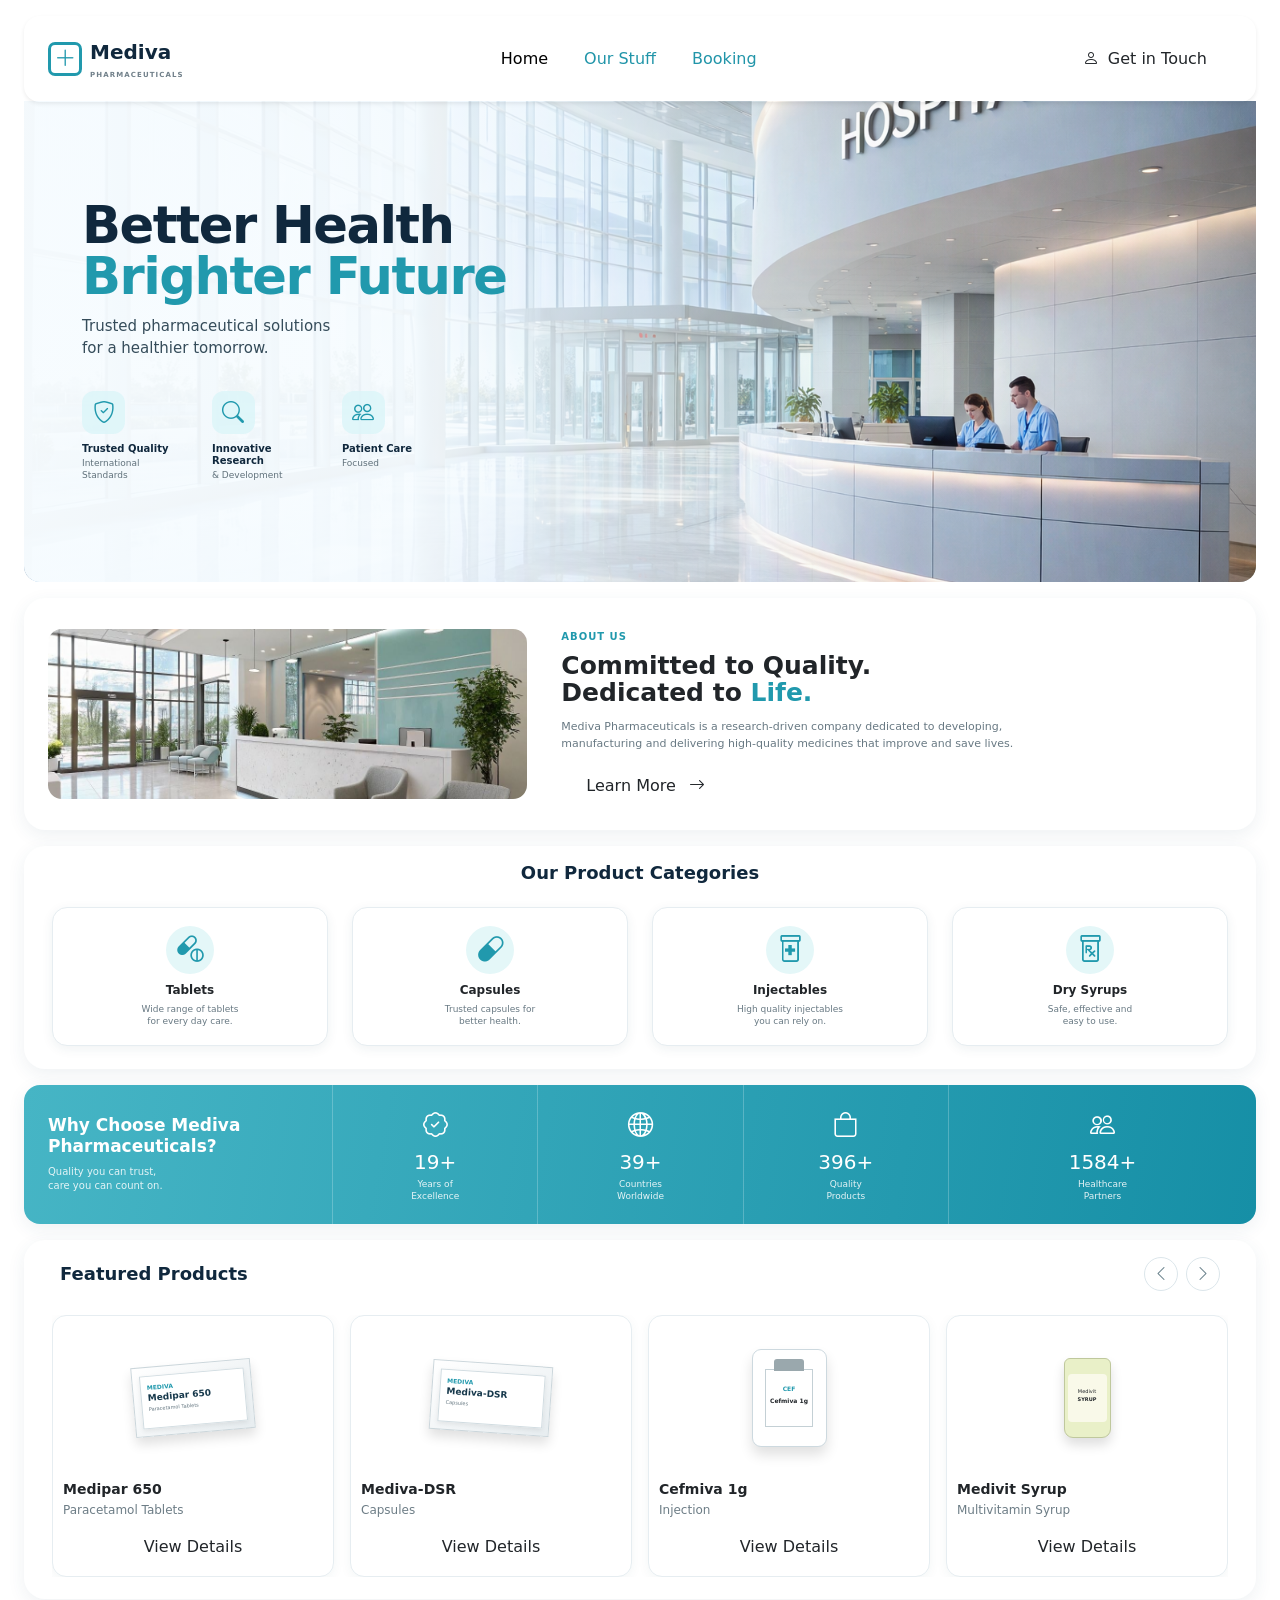
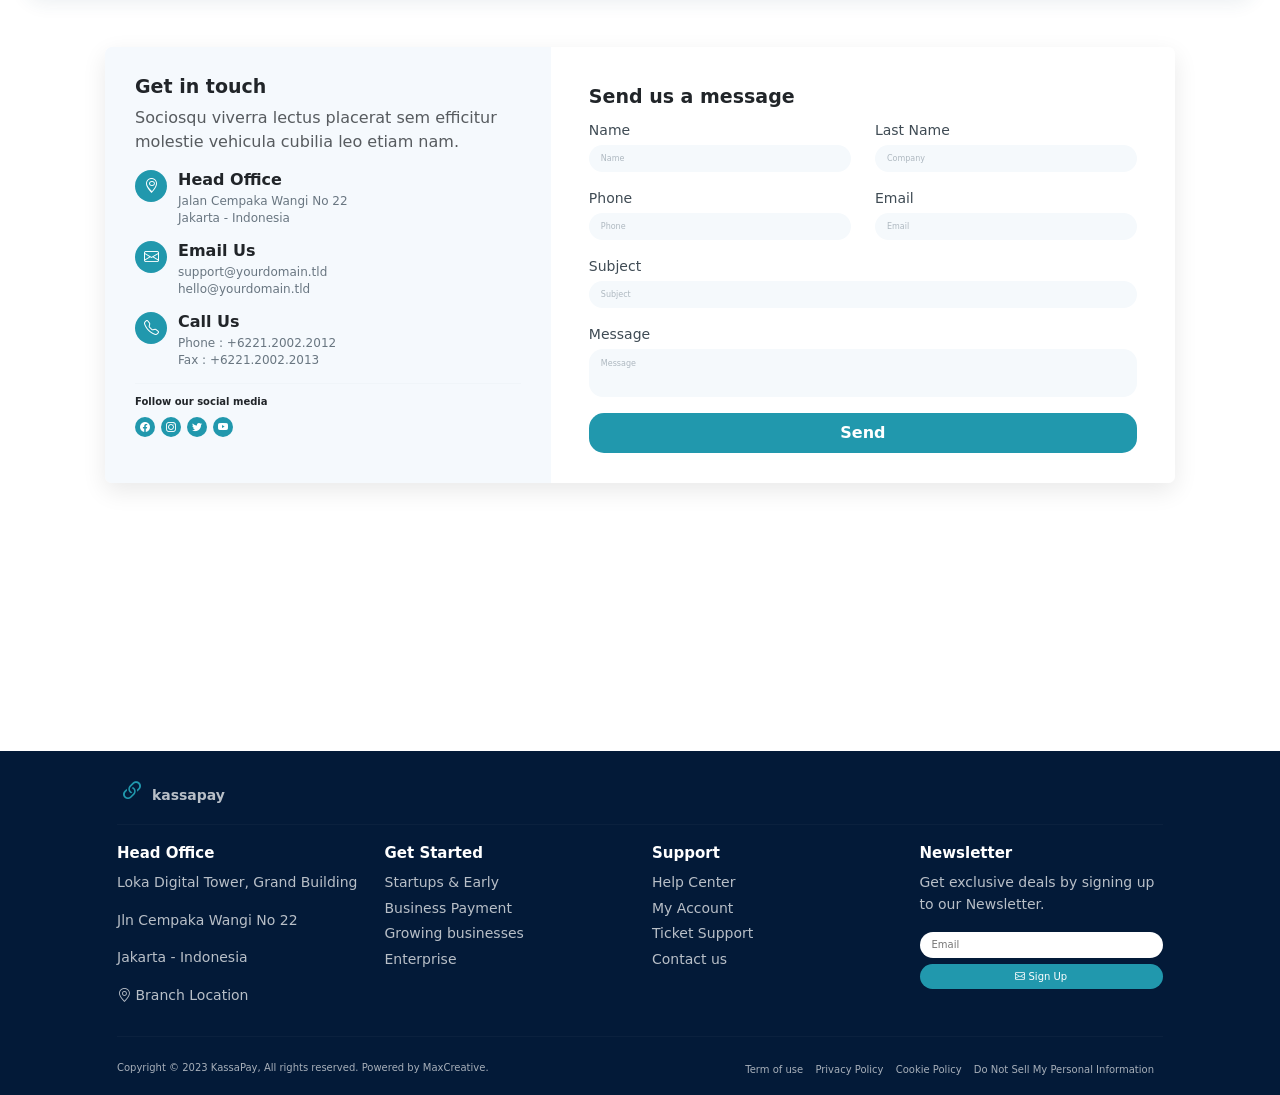
==== commit 13327639: "Merge branch 'home-page' of https://github.com/sataratimoori/clinic-booking-system into home-page" ====
--- a/index.html
+++ b/index.html
@@ -1,1366 +1,848 @@
-<!DOCTYPE html>
+<!doctype html>
 <html lang="en">
-<head>
-    <meta charset="UTF-8">
-    <meta name="viewport" content="width=device-width, initial-scale=1.0">
+  <head>
+    <meta charset="UTF-8" />
+    <meta name="viewport" content="width=device-width, initial-scale=1.0" />
 
     <title>Mediva Pharmaceuticals</title>
 
-    
-        <!-- External CSS -->
-        <link rel="stylesheet" href="style.css">
+    <!-- External CSS -->
+    <link rel="stylesheet" href="style.css" />
     <!-- Bootstrap CSS -->
     <link
-        href="https://cdn.jsdelivr.net/npm/bootstrap@5.3.3/dist/css/bootstrap.min.css"
-        rel="stylesheet">
+      href="https://cdn.jsdelivr.net/npm/bootstrap@5.3.3/dist/css/bootstrap.min.css"
+      rel="stylesheet"
+    />
 
     <!-- Bootstrap Icons -->
     <link
-        rel="stylesheet"
-        href="https://cdn.jsdelivr.net/npm/bootstrap-icons@1.11.3/font/bootstrap-icons.min.css">
-
-
-</head>
-
-
-<body>
-
-<main class="site-wrapper">
-
-    <!-- ================= NAVBAR + HERO ================= -->
-
-    <section class="hero-section container-fluid px-2 px-sm-3 px-lg-4 pt-3">
-
+      rel="stylesheet"
+      href="https://cdn.jsdelivr.net/npm/bootstrap-icons@1.11.3/font/bootstrap-icons.min.css"
+    />
+  </head>
+
+  <body>
+    <main class="site-wrapper">
+      <!-- ================= NAVBAR + HERO ================= -->
+
+      <section class="hero-section container-fluid px-2 px-sm-3 px-lg-4 pt-3">
         <!-- Navbar -->
-        <nav class="navbar navbar-expand-lg bg-white rounded-4 shadow-sm px-3 px-lg-4 py-3 hero-navbar">
-
-            <div class="container-fluid p-0">
-
-                <!-- Logo -->
-                <a class="navbar-brand d-flex align-items-center gap-2" href="#">
-
-                    <span class="brand-icon">
-                        <i class="bi bi-plus-lg"></i>
-                    </span>
-
-                    <span>
-                        <strong class="brand-name">Mediva</strong>
-                        <small class="brand-subtitle d-block">
-                            PHARMACEUTICALS
-                        </small>
-                    </span>
-
+        <nav
+          class="navbar navbar-expand-lg rounded-4 shadow-sm px-3 px-lg-4 py-3 hero-navbar"
+        >
+          <div class="container-fluid p-0">
+            <!-- Logo -->
+            <a class="navbar-brand d-flex align-items-center gap-2" href="#">
+              <span class="brand-icon">
+                <i class="bi bi-plus-lg"></i>
+              </span>
+
+              <span>
+                <strong class="brand-name">Mediva</strong>
+                <small class="brand-subtitle d-block"> PHARMACEUTICALS </small>
+              </span>
+            </a>
+
+            <!-- Mobile Button -->
+            <button
+              class="navbar-toggler border-0 shadow-none"
+              type="button"
+              data-bs-toggle="collapse"
+              data-bs-target="#mainNavbar"
+            >
+              <i class="bi bi-list fs-2"></i>
+            </button>
+
+            <!-- Navigation -->
+            <div class="collapse navbar-collapse" id="mainNavbar">
+              <ul class="navbar-nav mx-auto mb-2 mb-lg-0 gap-lg-3 text-center">
+                <li class="nav-item">
+                  <a class="nav-link active" href="#">Home</a>
+                </li>
+
+                <li class="nav-item">
+                  <a class="nav-link" href="#products">Our Stuff</a>
+                </li>
+
+                <li class="nav-item">
+                  <a class="nav-link" href="#contact">Booking</a>
+                </li>
+              </ul>
+
+              <a href="#contact" class="btn btn-contact rounded-pill px-4">
+                <i class="bi bi-person me-1"></i>
+                Get in Touch
+              </a>
+            </div>
+          </div>
+        </nav>
+
+        <!-- Hero -->
+        <div
+          class="hero-content position-relative overflow-hidden rounded-bottom-4"
+        >
+          <img class="hero-image" src="image/photo5.png" />
+
+          <div class="hero-overlay"></div>
+
+          <div class="container position-relative py-5">
+            <div class="row align-items-center min-vh-50">
+              <div class="col-12 col-lg-5 py-4">
+                <h1 class="hero-title">
+                  Better Health<br />
+                  <span>Brighter Future</span>
+                </h1>
+
+                <p class="hero-text">
+                  Trusted pharmaceutical solutions
+                  <br class="d-none d-md-block" />
+                  for a healthier tomorrow.
+                </p>
+
+                <!-- Hero Features -->
+
+                <div class="row g-3 mt-3 hero-features">
+                  <div class="col-4">
+                    <div class="feature-icon">
+                      <i class="bi bi-shield-check"></i>
+                    </div>
+
+                    <h6>Trusted Quality</h6>
+
+                    <p>
+                      International<br />
+                      Standards
+                    </p>
+                  </div>
+
+                  <div class="col-4">
+                    <div class="feature-icon">
+                      <i class="bi bi-search"></i>
+                    </div>
+
+                    <h6>Innovative Research</h6>
+
+                    <p>& Development</p>
+                  </div>
+
+                  <div class="col-4">
+                    <div class="feature-icon">
+                      <i class="bi bi-people"></i>
+                    </div>
+
+                    <h6>Patient Care</h6>
+
+                    <p>Focused</p>
+                  </div>
+                </div>
+              </div>
+            </div>
+          </div>
+        </div>
+      </section>
+
+      <!-- ================= ABOUT ================= -->
+
+      <section id="about" class="container-fluid px-2 px-sm-3 px-lg-4 mt-3">
+        <div class="section-card about-card">
+          <div class="row align-items-center g-4">
+            <div class="col-12 col-lg-5">
+              <img class="about-image" src="image/photo2.jpg" />
+            </div>
+
+            <div class="col-12 col-lg-7">
+              <div class="about-content">
+                <span class="eyebrow"> ABOUT US </span>
+
+                <h2>
+                  Committed to Quality.<br />
+                  Dedicated to <span>Life.</span>
+                </h2>
+
+                <p>
+                  Mediva Pharmaceuticals is a research-driven company dedicated
+                  to developing, manufacturing and delivering high-quality
+                  medicines that improve and save lives.
+                </p>
+
+                <a href="#" class="btn btn-teal rounded-pill px-4">
+                  Learn More
+                  <i class="bi bi-arrow-right ms-2"></i>
                 </a>
-
-
-                <!-- Mobile Button -->
-                <button
-                    class="navbar-toggler border-0 shadow-none"
-                    type="button"
-                    data-bs-toggle="collapse"
-                    data-bs-target="#mainNavbar">
-
-                    <i class="bi bi-list fs-2"></i>
-
-                </button>
-
-
-                <!-- Navigation -->
-                <div class="collapse navbar-collapse" id="mainNavbar">
-
-                    <ul class="navbar-nav mx-auto mb-2 mb-lg-0 gap-lg-3 text-center">
-
-                        <li class="nav-item">
-                            <a class="nav-link active" href="#">Home</a>
-                        </li>
-
-                        <li class="nav-item">
-                            <a class="nav-link" href="#products">Our Stuff</a>
-                        </li>
-
-                        <li class="nav-item">
-                            <a class="nav-link" href="#contact">Booking</a>
-                        </li>
-
-                    </ul>
-
-
-                    <a href="#contact"
-                       class="btn btn-contact rounded-pill px-4">
-
-                        <i class="bi bi-person me-1"></i>
-                        Get in Touch
-
-                    </a>
-
+              </div>
+            </div>
+          </div>
+        </div>
+      </section>
+
+      <!-- ================= CATEGORIES ================= -->
+
+      <section
+        id="categories"
+        class="container-fluid px-2 px-sm-3 px-lg-4 mt-3"
+      >
+        <div class="section-card categories-card">
+          <div class="text-center mb-4">
+            <h2 class="section-title">Our Product Categories</h2>
+          </div>
+
+          <div class="row g-3 g-lg-4">
+            <!-- Tablets -->
+            <div class="col-6 col-lg-3">
+              <div class="category-card">
+                <div class="category-icon">
+                  <i class="bi bi-capsule-pill"></i>
                 </div>
 
-            </div>
-
-        </nav>
-
-
-        <!-- Hero -->
-        <div class="hero-content position-relative overflow-hidden rounded-bottom-4">
-
-            <img
-                class="hero-image"
-                src="image/photo5.png">
-
-            <div class="hero-overlay"></div>
-
-
-            <div class="container position-relative py-5">
-
-                <div class="row align-items-center min-vh-50">
-
-                    <div class="col-12 col-lg-5 py-4">
-
-                        <h1 class="hero-title">
-                            Better Health<br>
-                            <span>Brighter Future</span>
-                        </h1>
-
-                        <p class="hero-text">
-                            Trusted pharmaceutical solutions
-                            <br class="d-none d-md-block">
-                            for a healthier tomorrow.
-                        </p>
-
-
-                        <!-- Hero Features -->
-
-                        <div class="row g-3 mt-3 hero-features">
-
-                            <div class="col-4">
-
-                                <div class="feature-icon">
-                                    <i class="bi bi-shield-check"></i>
-                                </div>
-
-                                <h6>Trusted Quality</h6>
-
-                                <p>
-                                    International<br>
-                                    Standards
-                                </p>
-
-                            </div>
-
-
-                            <div class="col-4">
-
-                                <div class="feature-icon">
-                                    <i class="bi bi-search"></i>
-                                </div>
-
-                                <h6>Innovative Research</h6>
-
-                                <p>
-                                    & Development
-                                </p>
-
-                            </div>
-
-
-                            <div class="col-4">
-
-                                <div class="feature-icon">
-                                    <i class="bi bi-people"></i>
-                                </div>
-
-                                <h6>Patient Care</h6>
-
-                                <p>
-                                    Focused
-                                </p>
-
-                            </div>
-
+                <h5>Tablets</h5>
+
+                <p>
+                  Wide range of tablets<br />
+                  for every day care.
+                </p>
+              </div>
+            </div>
+
+            <!-- Capsules -->
+            <div class="col-6 col-lg-3">
+              <div class="category-card">
+                <div class="category-icon">
+                  <i class="bi bi-capsule"></i>
+                </div>
+
+                <h5>Capsules</h5>
+
+                <p>
+                  Trusted capsules for<br />
+                  better health.
+                </p>
+              </div>
+            </div>
+
+            <!-- Injectables -->
+            <div class="col-6 col-lg-3">
+              <div class="category-card">
+                <div class="category-icon">
+                  <i class="bi bi-prescription2"></i>
+                </div>
+
+                <h5>Injectables</h5>
+
+                <p>
+                  High quality injectables<br />
+                  you can rely on.
+                </p>
+              </div>
+            </div>
+
+            <!-- Syrups -->
+            <div class="col-6 col-lg-3">
+              <div class="category-card">
+                <div class="category-icon">
+                  <i class="bi bi-prescription"></i>
+                </div>
+
+                <h5>Dry Syrups</h5>
+
+                <p>
+                  Safe, effective and<br />
+                  easy to use.
+                </p>
+              </div>
+            </div>
+          </div>
+        </div>
+      </section>
+
+      <!-- ================= STATS ================= -->
+
+      <section id="quality" class="container-fluid px-2 px-sm-3 px-lg-4 mt-3">
+        <div class="stats-section rounded-4">
+          <div class="row align-items-center g-0">
+            <div class="col-12 col-lg-3 stats-intro p-4">
+              <h2>Why Choose Mediva Pharmaceuticals?</h2>
+
+              <p>
+                Quality you can trust,<br />
+                care you can count on.
+              </p>
+            </div>
+
+            <div class="col-6 col-lg-2 stat-item">
+              <i class="bi bi-patch-check"></i>
+
+              <strong data-target="25">25+</strong>
+
+              <span>
+                Years of<br />
+                Excellence
+              </span>
+            </div>
+
+            <div class="col-6 col-lg-2 stat-item">
+              <i class="bi bi-globe2"></i>
+
+              <strong data-target="50">50+</strong>
+
+              <span>
+                Countries<br />
+                Worldwide
+              </span>
+            </div>
+
+            <div class="col-6 col-lg-2 stat-item">
+              <i class="bi bi-bag"></i>
+
+              <strong data-target="500">500+</strong>
+
+              <span>
+                Quality<br />
+                Products
+              </span>
+            </div>
+
+            <div class="col-6 col-lg-3 stat-item">
+              <i class="bi bi-people"></i>
+
+              <strong data-target="2000">2000+</strong>
+
+              <span>
+                Healthcare<br />
+                Partners
+              </span>
+            </div>
+          </div>
+        </div>
+      </section>
+
+      <!-- ================= PRODUCTS ================= -->
+
+      <section id="products" class="container-fluid px-2 px-sm-3 px-lg-4 mt-3">
+        <div class="section-card products-section">
+          <div
+            class="d-flex justify-content-between align-items-center mb-4 px-2"
+          >
+            <h2 class="section-title mb-0">Featured Products</h2>
+
+            <div class="d-none d-sm-flex gap-2">
+              <button
+                class="carousel-btn"
+                type="button"
+                data-bs-target="#productsCarousel"
+                data-bs-slide="prev"
+              >
+                <i class="bi bi-chevron-left"></i>
+              </button>
+
+              <button
+                class="carousel-btn"
+                type="button"
+                data-bs-target="#productsCarousel"
+                data-bs-slide="next"
+              >
+                <i class="bi bi-chevron-right"></i>
+              </button>
+            </div>
+          </div>
+
+          <div
+            id="productsCarousel"
+            class="carousel slide"
+            data-bs-ride="carousel"
+          >
+            <div class="carousel-inner">
+              <!-- First Slide -->
+
+              <div class="carousel-item active">
+                <div class="row g-3">
+                  <!-- Product 1 -->
+                  <div class="col-6 col-lg-3">
+                    <div class="product-card">
+                      <div class="product-image product-one">
+                        <div class="medicine-box">
+                          <small>MEDIVA</small>
+
+                          <strong> Medipar 650 </strong>
+
+                          <span> Paracetamol Tablets </span>
                         </div>
-
-                    </div>
-
+                      </div>
+
+                      <h5>Medipar 650</h5>
+
+                      <p>Paracetamol Tablets</p>
+
+                      <a href="#" class="btn product-btn"> View Details </a>
+                    </div>
+                  </div>
+
+                  <!-- Product 2 -->
+                  <div class="col-6 col-lg-3">
+                    <div class="product-card">
+                      <div class="product-image product-two">
+                        <div class="medicine-box">
+                          <small>MEDIVA</small>
+
+                          <strong> Mediva-DSR </strong>
+
+                          <span> Capsules </span>
+                        </div>
+                      </div>
+
+                      <h5>Mediva-DSR</h5>
+
+                      <p>Capsules</p>
+
+                      <a href="#" class="btn product-btn"> View Details </a>
+                    </div>
+                  </div>
+
+                  <!-- Product 3 -->
+                  <div class="col-6 col-lg-3">
+                    <div class="product-card">
+                      <div class="product-image product-three">
+                        <div class="medicine-vial">
+                          <span>CEF</span>
+
+                          <strong> Cefmiva 1g </strong>
+                        </div>
+                      </div>
+
+                      <h5>Cefmiva 1g</h5>
+
+                      <p>Injection</p>
+
+                      <a href="#" class="btn product-btn"> View Details </a>
+                    </div>
+                  </div>
+
+                  <!-- Product 4 -->
+                  <div class="col-6 col-lg-3">
+                    <div class="product-card">
+                      <div class="product-image product-four">
+                        <div class="medicine-bottle">
+                          <span> Medivit </span>
+
+                          <strong> SYRUP </strong>
+                        </div>
+                      </div>
+
+                      <h5>Medivit Syrup</h5>
+
+                      <p>Multivitamin Syrup</p>
+
+                      <a href="#" class="btn product-btn"> View Details </a>
+                    </div>
+                  </div>
                 </div>
-
-            </div>
-
-
-
+              </div>
+
+              <!-- Second Slide -->
+
+              <div class="carousel-item">
+                <div class="row g-3">
+                  <div class="col-6 col-lg-3">
+                    <div class="product-card">
+                      <div class="product-image product-two">
+                        <div class="medicine-box">
+                          <small>MEDIVA</small>
+
+                          <strong> Amoxiva </strong>
+
+                          <span> Capsules </span>
+                        </div>
+                      </div>
+
+                      <h5>Amoxiva</h5>
+
+                      <p>Antibiotic Capsules</p>
+
+                      <a href="#" class="btn product-btn"> View Details </a>
+                    </div>
+                  </div>
+
+                  <div class="col-6 col-lg-3">
+                    <div class="product-card">
+                      <div class="product-image product-three">
+                        <div class="medicine-vial">
+                          <span>MED</span>
+
+                          <strong> Mediva 500 </strong>
+                        </div>
+                      </div>
+
+                      <h5>Mediva 500</h5>
+
+                      <p>Injection</p>
+
+                      <a href="#" class="btn product-btn"> View Details </a>
+                    </div>
+                  </div>
+
+                  <div class="col-6 col-lg-3">
+                    <div class="product-card">
+                      <div class="product-image product-one">
+                        <div class="medicine-box">
+                          <small>MEDIVA</small>
+
+                          <strong> Paracare </strong>
+
+                          <span> Tablets </span>
+                        </div>
+                      </div>
+
+                      <h5>Paracare</h5>
+
+                      <p>Tablets</p>
+
+                      <a href="#" class="btn product-btn"> View Details </a>
+                    </div>
+                  </div>
+
+                  <div class="col-6 col-lg-3">
+                    <div class="product-card">
+                      <div class="product-image product-four">
+                        <div class="medicine-bottle">
+                          <span> VitaMed </span>
+
+                          <strong> SYRUP </strong>
+                        </div>
+                      </div>
+
+                      <h5>VitaMed Syrup</h5>
+
+                      <p>Multivitamin Syrup</p>
+
+                      <a href="#" class="btn product-btn"> View Details </a>
+                    </div>
+                  </div>
+                </div>
+              </div>
+            </div>
+          </div>
         </div>
-
-    </section>
-
-
-
-    <!-- ================= ABOUT ================= -->
-
-    <section
-        id="about"
-        class="container-fluid px-2 px-sm-3 px-lg-4 mt-3">
-
-        <div class="section-card about-card">
-
-            <div class="row align-items-center g-4">
-
-                <div class="col-12 col-lg-5">
-
-                    <img
-                        class="about-image"
-                        src="image/photo2.jpg">
-
-                </div>
-
-
-                <div class="col-12 col-lg-7">
-
-                    <div class="about-content">
-
-                        <span class="eyebrow">
-                            ABOUT US
-                        </span>
-
-                        <h2>
-                            Committed to Quality.<br>
-                            Dedicated to <span>Life.</span>
-                        </h2>
-
-                        <p>
-                            Mediva Pharmaceuticals is a research-driven company
-                            dedicated to developing, manufacturing and delivering
-                            high-quality medicines that improve and save lives.
-                        </p>
-
-                        <a href="#"
-                           class="btn btn-teal rounded-pill px-4">
-
-                            Learn More
-                            <i class="bi bi-arrow-right ms-2"></i>
-
-                        </a>
-
-                    </div>
-
-                </div>
-
-            </div>
-
-        </div>
-
-    </section>
-
-
-
-    <!-- ================= CATEGORIES ================= -->
-
-    <section
-        id="categories"
-        class="container-fluid px-2 px-sm-3 px-lg-4 mt-3">
-
-        <div class="section-card categories-card">
-
-            <div class="text-center mb-4">
-
-                <h2 class="section-title">
-                    Our Product Categories
-                </h2>
-
-            </div>
-
-
-            <div class="row g-3 g-lg-4">
-
-                <!-- Tablets -->
-                <div class="col-6 col-lg-3">
-
-                    <div class="category-card">
-
-                        <div class="category-icon">
-                            <i class="bi bi-capsule-pill"></i>
-                        </div>
-
-                        <h5>Tablets</h5>
-
-                        <p>
-                            Wide range of tablets<br>
-                            for every day care.
-                        </p>
-
-                    </div>
-
-                </div>
-
-
-                <!-- Capsules -->
-                <div class="col-6 col-lg-3">
-
-                    <div class="category-card">
-
-                        <div class="category-icon">
-                            <i class="bi bi-capsule"></i>
-                        </div>
-
-                        <h5>Capsules</h5>
-
-                        <p>
-                            Trusted capsules for<br>
-                            better health.
-                        </p>
-
-                    </div>
-
-                </div>
-
-
-                <!-- Injectables -->
-                <div class="col-6 col-lg-3">
-
-                    <div class="category-card">
-
-                        <div class="category-icon">
-                            <i class="bi bi-prescription2"></i>
-                        </div>
-
-                        <h5>Injectables</h5>
-
-                        <p>
-                            High quality injectables<br>
-                            you can rely on.
-                        </p>
-
-                    </div>
-
-                </div>
-
-
-                <!-- Syrups -->
-                <div class="col-6 col-lg-3">
-
-                    <div class="category-card">
-
-                        <div class="category-icon">
-                            <i class="bi bi-prescription"></i>
-                        </div>
-
-                        <h5>Dry Syrups</h5>
-
-                        <p>
-                            Safe, effective and<br>
-                            easy to use.
-                        </p>
-
-                    </div>
-
-                </div>
-
-            </div>
-
-        </div>
-
-    </section>
-
-
-
-    <!-- ================= STATS ================= -->
-
-    <section
-        id="quality"
-        class="container-fluid px-2 px-sm-3 px-lg-4 mt-3">
-
-        <div class="stats-section rounded-4">
-
-            <div class="row align-items-center g-0">
-
-                <div class="col-12 col-lg-3 stats-intro p-4">
-
-                    <h2>
-                        Why Choose Mediva
-                        Pharmaceuticals?
-                    </h2>
-
-                    <p>
-                        Quality you can trust,<br>
-                        care you can count on.
-                    </p>
-
-                </div>
-
-
-                <div class="col-6 col-lg-2 stat-item">
-
-                    <i class="bi bi-patch-check"></i>
-
-                    <strong>25+</strong>
-
-                    <span>
-                        Years of<br>
-                        Excellence
-                    </span>
-
-                </div>
-
-
-                <div class="col-6 col-lg-2 stat-item">
-
-                    <i class="bi bi-globe2"></i>
-
-                    <strong>50+</strong>
-
-                    <span>
-                        Countries<br>
-                        Worldwide
-                    </span>
-
-                </div>
-
-
-                <div class="col-6 col-lg-2 stat-item">
-
-                    <i class="bi bi-flask"></i>
-
-                    <strong>500+</strong>
-
-                    <span>
-                        Quality<br>
-                        Products
-                    </span>
-
-                </div>
-
-
-                <div class="col-6 col-lg-3 stat-item">
-
-                    <i class="bi bi-people"></i>
-
-                    <strong>2000+</strong>
-
-                    <span>
-                        Healthcare<br>
-                        Partners
-                    </span>
-
-                </div>
-
-            </div>
-
-        </div>
-
-    </section>
-
-
-
-    <!-- ================= PRODUCTS ================= -->
-
-    <section
-        id="products"
-        class="container-fluid px-2 px-sm-3 px-lg-4 mt-3">
-
-        <div class="section-card products-section">
-
-            <div class="d-flex justify-content-between align-items-center mb-4 px-2">
-
-                <h2 class="section-title mb-0">
-                    Featured Products
-                </h2>
-
-                <div class="d-none d-sm-flex gap-2">
-
-                    <button
-                        class="carousel-btn"
-                        type="button"
-                        data-bs-target="#productsCarousel"
-                        data-bs-slide="prev">
-
-                        <i class="bi bi-chevron-left"></i>
-
-                    </button>
-
-                    <button
-                        class="carousel-btn"
-                        type="button"
-                        data-bs-target="#productsCarousel"
-                        data-bs-slide="next">
-
-                        <i class="bi bi-chevron-right"></i>
-
-                    </button>
-
-                </div>
-
-            </div>
-
-
-            <div
-                id="productsCarousel"
-                class="carousel slide"
-                data-bs-ride="carousel">
-
-                <div class="carousel-inner">
-
-
-                    <!-- First Slide -->
-
-                    <div class="carousel-item active">
-
-                        <div class="row g-3">
-
-
-                            <!-- Product 1 -->
-                            <div class="col-6 col-lg-3">
-
-                                <div class="product-card">
-
-                                    <div class="product-image product-one">
-
-                                        <div class="medicine-box">
-
-                                            <small>MEDIVA</small>
-
-                                            <strong>
-                                                Medipar 650
-                                            </strong>
-
-                                            <span>
-                                                Paracetamol Tablets
-                                            </span>
-
-                                        </div>
-
-                                    </div>
-
-                                    <h5>Medipar 650</h5>
-
-                                    <p>
-                                        Paracetamol Tablets
-                                    </p>
-
-                                    <a href="#"
-                                       class="btn product-btn">
-                                        View Details
-                                    </a>
-
-                                </div>
-
-                            </div>
-
-
-                            <!-- Product 2 -->
-                            <div class="col-6 col-lg-3">
-
-                                <div class="product-card">
-
-                                    <div class="product-image product-two">
-
-                                        <div class="medicine-box">
-
-                                            <small>MEDIVA</small>
-
-                                            <strong>
-                                                Mediva-DSR
-                                            </strong>
-
-                                            <span>
-                                                Capsules
-                                            </span>
-
-                                        </div>
-
-                                    </div>
-
-                                    <h5>Mediva-DSR</h5>
-
-                                    <p>Capsules</p>
-
-                                    <a href="#"
-                                       class="btn product-btn">
-                                        View Details
-                                    </a>
-
-                                </div>
-
-                            </div>
-
-
-                            <!-- Product 3 -->
-                            <div class="col-6 col-lg-3">
-
-                                <div class="product-card">
-
-                                    <div class="product-image product-three">
-
-                                        <div class="medicine-vial">
-
-                                            <span>CEF</span>
-
-                                            <strong>
-                                                Cefmiva 1g
-                                            </strong>
-
-                                        </div>
-
-                                    </div>
-
-                                    <h5>Cefmiva 1g</h5>
-
-                                    <p>Injection</p>
-
-                                    <a href="#"
-                                       class="btn product-btn">
-                                        View Details
-                                    </a>
-
-                                </div>
-
-                            </div>
-
-
-                            <!-- Product 4 -->
-                            <div class="col-6 col-lg-3">
-
-                                <div class="product-card">
-
-                                    <div class="product-image product-four">
-
-                                        <div class="medicine-bottle">
-
-                                            <span>
-                                                Medivit
-                                            </span>
-
-                                            <strong>
-                                                SYRUP
-                                            </strong>
-
-                                        </div>
-
-                                    </div>
-
-                                    <h5>Medivit Syrup</h5>
-
-                                    <p>
-                                        Multivitamin Syrup
-                                    </p>
-
-                                    <a href="#"
-                                       class="btn product-btn">
-                                        View Details
-                                    </a>
-
-                                </div>
-
-                            </div>
-
-                        </div>
-
-                    </div>
-
-
-
-                    <!-- Second Slide -->
-
-                    <div class="carousel-item">
-
-                        <div class="row g-3">
-
-                            <div class="col-6 col-lg-3">
-
-                                <div class="product-card">
-
-                                    <div class="product-image product-two">
-
-                                        <div class="medicine-box">
-
-                                            <small>MEDIVA</small>
-
-                                            <strong>
-                                                Amoxiva
-                                            </strong>
-
-                                            <span>
-                                                Capsules
-                                            </span>
-
-                                        </div>
-
-                                    </div>
-
-                                    <h5>Amoxiva</h5>
-
-                                    <p>
-                                        Antibiotic Capsules
-                                    </p>
-
-                                    <a href="#"
-                                       class="btn product-btn">
-                                        View Details
-                                    </a>
-
-                                </div>
-
-                            </div>
-
-
-                            <div class="col-6 col-lg-3">
-
-                                <div class="product-card">
-
-                                    <div class="product-image product-three">
-
-                                        <div class="medicine-vial">
-
-                                            <span>MED</span>
-
-                                            <strong>
-                                                Mediva 500
-                                            </strong>
-
-                                        </div>
-
-                                    </div>
-
-                                    <h5>Mediva 500</h5>
-
-                                    <p>Injection</p>
-
-                                    <a href="#"
-                                       class="btn product-btn">
-                                        View Details
-                                    </a>
-
-                                </div>
-
-                            </div>
-
-
-                            <div class="col-6 col-lg-3">
-
-                                <div class="product-card">
-
-                                    <div class="product-image product-one">
-
-                                        <div class="medicine-box">
-
-                                            <small>MEDIVA</small>
-
-                                            <strong>
-                                                Paracare
-                                            </strong>
-
-                                            <span>
-                                                Tablets
-                                            </span>
-
-                                        </div>
-
-                                    </div>
-
-                                    <h5>Paracare</h5>
-
-                                    <p>Tablets</p>
-
-                                    <a href="#"
-                                       class="btn product-btn">
-                                        View Details
-                                    </a>
-
-                                </div>
-
-                            </div>
-
-
-                            <div class="col-6 col-lg-3">
-
-                                <div class="product-card">
-
-                                    <div class="product-image product-four">
-
-                                        <div class="medicine-bottle">
-
-                                            <span>
-                                                VitaMed
-                                            </span>
-
-                                            <strong>
-                                                SYRUP
-                                            </strong>
-
-                                        </div>
-
-                                    </div>
-
-                                    <h5>VitaMed Syrup</h5>
-
-                                    <p>
-                                        Multivitamin Syrup
-                                    </p>
-
-                                    <a href="#"
-                                       class="btn product-btn">
-                                        View Details
-                                    </a>
-
-                                </div>
-
-                            </div>
-
-                        </div>
-
-                    </div>
-
-                </div>
-
-            </div>
-
-        </div>
-
-    </section>
-
-
-
-
-<!-- =====================================================
+      </section>
+
+      <!-- =====================================================
      CONTACT CARD
 ===================================================== -->
 
-<section
-    id="contact"
-    class="contact-wrapper mt-5">
-
-
-    <div class="container">
-
-        <div class="contact-card">
-
-
-            <div class="row g-5">
-
-
-                <!-- ======================================
+      <section id="contact" class="contact-wrapper mt-5">
+        <div class="container">
+          <div class="contact-card">
+            <div class="row g-0">
+              <!-- ======================================
                      LEFT CONTACT INFORMATION
                 ======================================= -->
 
-                <div class="col-lg-5">
-
-                    <div class="contact-information">
-
-                        <h2>
-                            Get in touch
-                        </h2>
-
-
-                        <p class="text-muted">
-
-                            Sociosqu viverra lectus placerat sem
-                            efficitur molestie vehicula cubilia leo
-                            etiam nam.
-
-                        </p>
-
-
-                        <!-- Head Office -->
-
-                        <div class="contact-item">
-
-                            <div class="contact-icon">
-
-                                <i class="bi bi-geo-alt"></i>
-
-                            </div>
-
-
-                            <div>
-
-                                <h6>
-                                    Head Office
-                                </h6>
-
-                                <p>
-                                    Jalan Cempaka Wangi No 22<br>
-                                    Jakarta - Indonesia
-                                </p>
-
-                            </div>
-
-                        </div>
-
-
-                        <!-- Email -->
-
-                        <div class="contact-item">
-
-                            <div class="contact-icon">
-
-                                <i class="bi bi-envelope"></i>
-
-                            </div>
-
-
-                            <div>
-
-                                <h6>
-                                    Email Us
-                                </h6>
-
-                                <p>
-                                    support@yourdomain.tld<br>
-                                    hello@yourdomain.tld
-                                </p>
-
-                            </div>
-
-                        </div>
-
-
-                        <!-- Phone -->
-
-                        <div class="contact-item">
-
-                            <div class="contact-icon">
-
-                                <i class="bi bi-telephone"></i>
-
-                            </div>
-
-
-                            <div>
-
-                                <h6>
-                                    Call Us
-                                </h6>
-
-                                <p>
-                                    Phone : +6221.2002.2012<br>
-                                    Fax : +6221.2002.2013
-                                </p>
-
-                            </div>
-
-                        </div>
-
-
-                        <hr>
-
-
-                        <!-- Social Media -->
-
-                        <h6 class="social-title">
-                            Follow our social media
-                        </h6>
-
-
-                        <div class="social-icons">
-
-                            <a href="#">
-                                <i class="bi bi-facebook"></i>
-                            </a>
-
-                            <a href="#">
-                                <i class="bi bi-instagram"></i>
-                            </a>
-
-                            <a href="#">
-                                <i class="bi bi-twitter"></i>
-                            </a>
-
-                            <a href="#">
-                                <i class="bi bi-youtube"></i>
-                            </a>
-
-                        </div>
-
-                    </div>
-
+              <div class="col-lg-5">
+                <div class="contact-information">
+                  <h2>Get in touch</h2>
+
+                  <p class="text-muted">
+                    Sociosqu viverra lectus placerat sem efficitur molestie
+                    vehicula cubilia leo etiam nam.
+                  </p>
+
+                  <!-- Head Office -->
+
+                  <div class="contact-item">
+                    <div class="contact-icon">
+                      <i class="bi bi-geo-alt"></i>
+                    </div>
+
+                    <div>
+                      <h6>Head Office</h6>
+
+                      <p>
+                        Jalan Cempaka Wangi No 22<br />
+                        Jakarta - Indonesia
+                      </p>
+                    </div>
+                  </div>
+
+                  <!-- Email -->
+
+                  <div class="contact-item">
+                    <div class="contact-icon">
+                      <i class="bi bi-envelope"></i>
+                    </div>
+
+                    <div>
+                      <h6>Email Us</h6>
+
+                      <p>
+                        support@yourdomain.tld<br />
+                        hello@yourdomain.tld
+                      </p>
+                    </div>
+                  </div>
+
+                  <!-- Phone -->
+
+                  <div class="contact-item">
+                    <div class="contact-icon">
+                      <i class="bi bi-telephone"></i>
+                    </div>
+
+                    <div>
+                      <h6>Call Us</h6>
+
+                      <p>
+                        Phone : +6221.2002.2012<br />
+                        Fax : +6221.2002.2013
+                      </p>
+                    </div>
+                  </div>
+
+                  <hr />
+
+                  <!-- Social Media -->
+
+                  <h6 class="social-title">Follow our social media</h6>
+
+                  <div class="social-icons">
+                    <a href="#">
+                      <i class="bi bi-facebook"></i>
+                    </a>
+
+                    <a href="#">
+                      <i class="bi bi-instagram"></i>
+                    </a>
+
+                    <a href="#">
+                      <i class="bi bi-twitter"></i>
+                    </a>
+
+                    <a href="#">
+                      <i class="bi bi-youtube"></i>
+                    </a>
+                  </div>
                 </div>
-
-
-
-                <!-- ======================================
+              </div>
+
+              <!-- ======================================
                      RIGHT CONTACT FORM
                 ======================================= -->
 
-                <div class="col-lg-7">
-
-                    <div class="contact-form">
-
-                        <h2>
-                            Send us a message
-                        </h2>
-
-
-                        <form>
-
-
-                            <!-- Name + Company -->
-
-                            <div class="row">
-
-                                <div class="col-md-6 mb-3">
-
-                                    <label>
-                                        Name
-                                    </label>
-
-                                    <input
-                                        type="text"
-                                        class="form-control"
-                                        placeholder="Name">
-
-                                </div>
-
-
-                                <div class="col-md-6 mb-3">
-
-                                    <label>
-                                        Last Name
-                                    </label>
-
-                                    <input
-                                        type="text"
-                                        class="form-control"
-                                        placeholder="Company">
-
-                                </div>
-
-                            </div>
-
-
-                            <!-- Phone + Email -->
-
-                            <div class="row">
-
-                                <div class="col-md-6 mb-3">
-
-                                    <label>
-                                        Phone
-                                    </label>
-
-                                    <input
-                                        type="text"
-                                        class="form-control"
-                                        placeholder="Phone">
-
-                                </div>
-
-
-                                <div class="col-md-6 mb-3">
-
-                                    <label>
-                                        Email
-                                    </label>
-
-                                    <input
-                                        type="email"
-                                        class="form-control"
-                                        placeholder="Email">
-
-                                </div>
-
-                            </div>
-
-
-                            <!-- Subject -->
-
-                            <div class="mb-3">
-
-                                <label>
-                                    Subject
-                                </label>
-
-                                <input
-                                    type="text"
-                                    class="form-control"
-                                    placeholder="Subject">
-
-                            </div>
-
-
-                            <!-- Message -->
-
-                            <div class="mb-3">
-
-                                <label>
-                                    Message
-                                </label>
-
-                                <textarea
-                                    class="form-control message-box"
-                                    placeholder="Message"></textarea>
-
-                            </div>
-
-
-                            <!-- Send -->
-
-                            <button
-                                type="submit"
-                                class=" send-btn">
-
-                                Send
-
-                            </button>
-
-                        </form>
-
-                    </div>
-
+              <div class="col-lg-7">
+                <div class="contact-form">
+                  <h2>Send us a message</h2>
+
+                  <form>
+                    <!-- Name + Company -->
+
+                    <div class="row">
+                      <div class="col-md-6 mb-3">
+                        <label> Name </label>
+
+                        <input
+                          type="text"
+                          class="form-control"
+                          placeholder="Name"
+                        />
+                      </div>
+
+                      <div class="col-md-6 mb-3">
+                        <label> Last Name </label>
+
+                        <input
+                          type="text"
+                          class="form-control"
+                          placeholder="Company"
+                        />
+                      </div>
+                    </div>
+
+                    <!-- Phone + Email -->
+
+                    <div class="row">
+                      <div class="col-md-6 mb-3">
+                        <label> Phone </label>
+
+                        <input
+                          type="text"
+                          class="form-control"
+                          placeholder="Phone"
+                        />
+                      </div>
+
+                      <div class="col-md-6 mb-3">
+                        <label> Email </label>
+
+                        <input
+                          type="email"
+                          class="form-control"
+                          placeholder="Email"
+                        />
+                      </div>
+                    </div>
+
+                    <!-- Subject -->
+
+                    <div class="mb-3">
+                      <label> Subject </label>
+
+                      <input
+                        type="text"
+                        class="form-control"
+                        placeholder="Subject"
+                      />
+                    </div>
+
+                    <!-- Message -->
+
+                    <div class="mb-3">
+                      <label> Message </label>
+
+                      <textarea
+                        class="form-control message-box"
+                        placeholder="Message"
+                      ></textarea>
+                    </div>
+
+                    <!-- Send -->
+
+                    <button type="submit" class="send-btn">Send</button>
+                  </form>
                 </div>
-
-            </div>
-
+              </div>
+            </div>
+          </div>
         </div>
-
-    </div>
-
-</section>
-
-
-
-<!-- =====================================================
+      </section>
+
+      <!-- =====================================================
      MAP
 ===================================================== -->
 
-<section class="map-section">
-
-    <iframe
-        src="https://www.google.com/maps?q=London%20Eye%2C%20London&output=embed"
-        loading="lazy"
-        allowfullscreen>
-    </iframe>
-
-</section>
-
-
-
-<!-- =====================================================
+      <section class="map-section">
+        <iframe
+          src="https://www.google.com/maps?q=London%20Eye%2C%20London&output=embed"
+          loading="lazy"
+          allowfullscreen
+        >
+        </iframe>
+      </section>
+
+      <!-- =====================================================
      FOOTER
 ===================================================== -->
 
-<footer class="footer">
-
-
-    <div class="container">
-
-
-        <!-- Footer Top -->
-
-        <div
-            class="footer-top d-flex justify-content-between align-items-center">
-
-            <a
-                class="footer-logo"
-                href="#">
-
-                <span class="logo-icon">
-                    <i class="bi bi-link-45deg"></i>
-                </span>
-
-                <span>
-                    kassapay
-                </span>
-
+      <footer class="footer">
+        <div class="container">
+          <!-- Footer Top -->
+
+          <div
+            class="footer-top d-flex justify-content-between align-items-center"
+          >
+            <a class="footer-logo" href="#">
+              <span class="logo-icon">
+                <i class="bi bi-link-45deg"></i>
+              </span>
+
+              <span> kassapay </span>
             </a>
 
-
             <!-- Footer Social -->
-
+          </div>
+
+          <hr class="footer-line" />
+
+          <!-- Footer Columns -->
+
+          <div class="row gy-4">
+            <!-- Office -->
+
+            <div class="col-6 col-lg-3">
+              <h6>Head Office</h6>
+
+              <p>Loka Digital Tower, Grand Building</p>
+
+              <p>Jln Cempaka Wangi No 22</p>
+
+              <p>Jakarta - Indonesia</p>
+
+              <p>
+                <i class="bi bi-geo-alt"></i>
+                Branch Location
+              </p>
+            </div>
+
+            <!-- Get Started -->
+
+            <div class="col-6 col-lg-3">
+              <h6>Get Started</h6>
+
+              <a href="#"> Startups & Early </a>
+
+              <a href="#"> Business Payment </a>
+
+              <a href="#"> Growing businesses </a>
+
+              <a href="#"> Enterprise </a>
+            </div>
+
+            <!-- Support -->
+
+            <div class="col-6 col-lg-3">
+              <h6>Support</h6>
+
+              <a href="#"> Help Center </a>
+
+              <a href="#"> My Account </a>
+
+              <a href="#"> Ticket Support </a>
+
+              <a href="#"> Contact us </a>
+            </div>
+
+            <!-- Newsletter -->
+
+            <div class="col-12 col-lg-3">
+              <h6>Newsletter</h6>
+
+              <p>Get exclusive deals by signing up to our Newsletter.</p>
+
+              <input
+                type="email"
+                class="newsletter-input"
+                placeholder="Email"
+              />
+
+              <button class="newsletter-btn">
+                <i class="bi bi-envelope"></i>
+                Sign Up
+              </button>
+            </div>
+          </div>
+
+          <!-- Footer Bottom -->
+
+          <hr class="footer-line" />
+
+          <div class="footer-bottom">
+            <span>
+              Copyright © 2023 KassaPay, All rights reserved. Powered by
+              MaxCreative.
+            </span>
+
+            <div>
+              <a href="#"> Term of use </a>
+
+              <a href="#"> Privacy Policy </a>
+
+              <a href="#"> Cookie Policy </a>
+
+              <a href="#"> Do Not Sell My Personal Information </a>
+            </div>
+          </div>
         </div>
-
-
-        <hr class="footer-line">
-
-
-
-        <!-- Footer Columns -->
-
-        <div class="row gy-4">
-
-
-            <!-- Office -->
-
-            <div class="col-6 col-lg-3">
-
-                <h6>
-                    Head Office
-                </h6>
-
-                <p>
-                    Loka Digital Tower, Grand Building
-                </p>
-
-                <p>
-                    Jln Cempaka Wangi No 22
-                </p>
-
-                <p>
-                    Jakarta - Indonesia
-                </p>
-
-                <p>
-                    <i class="bi bi-geo-alt"></i>
-                    Branch Location
-                </p>
-
-            </div>
-
-
-            <!-- Get Started -->
-
-            <div class="col-6 col-lg-3">
-
-                <h6>
-                    Get Started
-                </h6>
-
-                <a href="#">
-                    Startups & Early
-                </a>
-
-                <a href="#">
-                    Business Payment
-                </a>
-
-                <a href="#">
-                    Growing businesses
-                </a>
-
-                <a href="#">
-                    Enterprise
-                </a>
-
-            </div>
-
-
-            <!-- Support -->
-
-            <div class="col-6 col-lg-3">
-
-                <h6>
-                    Support
-                </h6>
-
-                <a href="#">
-                    Help Center
-                </a>
-
-                <a href="#">
-                    My Account
-                </a>
-
-                <a href="#">
-                    Ticket Support
-                </a>
-
-                <a href="#">
-                    Contact us
-                </a>
-
-            </div>
-
-
-            <!-- Newsletter -->
-
-            <div class="col-12 col-lg-3">
-
-                <h6>
-                    Newsletter
-                </h6>
-
-                <p>
-                    Get exclusive deals by signing up
-                    to our Newsletter.
-                </p>
-
-
-                <input
-                    type="email"
-                    class="newsletter-input"
-                    placeholder="Email">
-
-
-                <button
-                    class="newsletter-btn">
-
-                    <i class="bi bi-envelope"></i>
-                    Sign Up
-
-                </button>
-
-            </div>
-
-        </div>
-
-
-
-        <!-- Footer Bottom -->
-
-        <hr class="footer-line">
-
-
-        <div class="footer-bottom">
-
-            <span>
-                Copyright © 2023 KassaPay, All rights reserved.
-                Powered by MaxCreative.
-            </span>
-
-
-            <div>
-
-                <a href="#">
-                    Term of use
-                </a>
-
-                <a href="#">
-                    Privacy Policy
-                </a>
-
-                <a href="#">
-                    Cookie Policy
-                </a>
-
-                <a href="#">
-                    Do Not Sell My Personal Information
-                </a>
-
-            </div>
-
-        </div>
-
-    </div>
-
-</footer>
-
-
-
-
-
-
-
-
-
-
-
-
-
-
-
-
-
-
-
-
-
-
-</main>
-
-
-<!-- Bootstrap JS -->
-<script
-    src="https://cdn.jsdelivr.net/npm/bootstrap@5.3.3/dist/js/bootstrap.bundle.min.js">
-</script>
-
-</body>
-
-
-
-</html>+      </footer>
+    </main>
+
+    <!-- Bootstrap JS -->
+    <script src="main.js"></script>
+    <script src="https://cdn.jsdelivr.net/npm/bootstrap@5.3.3/dist/js/bootstrap.bundle.min.js"></script>
+  </body>
+</html>
--- a/style.css
+++ b/style.css
@@ -1,2150 +1,1710 @@
 :root {
-    --bg: #eaf4fb;
-    --white: #ffffff;
-    --navy: #10283d;
-    --teal: #2199ad;
-    --teal-dark: #15859a;
-    --teal-light: #d9f2f5;
-    --line: #dce7ed;
-    --muted: #6d7d87;
-    --shadow: 0 5px 18px rgba(35, 76, 98, 0.08);
-}
-
+  --bg: #eaf4fb;
+  --white: #ffffff;
+  --navy: #10283d;
+  --teal: #2199ad;
+  --teal-dark: #15859a;
+  --teal-light: #d9f2f5;
+  --line: #dce7ed;
+  --muted: #6d7d87;
+  --shadow: 0 5px 18px rgba(35, 76, 98, 0.08);
+}
 
 * {
-    box-sizing: border-box;
-}
-
+  box-sizing: border-box;
+}
 
 html {
-    scroll-behavior: smooth;
-}
-
+  scroll-behavior: smooth;
+}
 
 body {
-    margin: 0;
-    background: var(--bg);
-    color: var(--navy);
-    font-family: Arial, Helvetica, sans-serif;
-}
-
+  margin: 0;
+  background: var(--bg);
+  color: var(--navy);
+  font-family: Arial, Helvetica, sans-serif;
+}
 
 .site-wrapper {
-    max-width: 1500px;
-    margin: 0 auto;
-}
-
+  max-width: 1500px;
+  margin: 0 auto;
+}
 
 /* ================= NAVBAR ================= */
 
 .hero-navbar {
-    min-height: 66px;
-    position: relative;
-    z-index: 20;
-}
-
+  min-height: 66px;
+  position: relative;
+  z-index: 20;
+}
 
 .brand-icon {
-    width: 34px;
-    height: 34px;
-
-    border: 3px solid var(--teal);
-    color: var(--teal);
-
-    border-radius: 7px;
-
-    display: inline-flex;
-    justify-content: center;
-    align-items: center;
-
-    font-size: 22px;
-    font-weight: 700;
-}
-
+  width: 34px;
+  height: 34px;
+
+  border: 3px solid var(--teal);
+  color: var(--teal);
+
+  border-radius: 7px;
+
+  display: inline-flex;
+  justify-content: center;
+  align-items: center;
+
+  font-size: 22px;
+  font-weight: 700;
+}
 
 .brand-name {
-    color: var(--navy);
-    font-size: 20px;
-    line-height: 1;
-}
-
+  color: var(--navy);
+  font-size: 20px;
+  line-height: 1;
+}
 
 .brand-subtitle {
-    color: #71808a;
-    font-size: 7px;
-    font-weight: 700;
-    letter-spacing: 1.1px;
-    margin-top: 3px;
-}
-
+  color: #71808a;
+  font-size: 7px;
+  font-weight: 700;
+  letter-spacing: 1.1px;
+  margin-top: 3px;
+}
 
 .navbar .nav-link {
-    color: #2195a9;
-
-    font-size: 300px;
-    font-weight: 600;
-
-    padding-left: .55rem !important;
-    padding-right: .55rem !important;
-}
-
+  color: #2195a9;
+
+  font-size: 300px;
+  font-weight: 600;
+
+  padding-left: 0.55rem !important;
+  padding-right: 0.55rem !important;
+}
 
 .navbar .nav-link:hover {
-    color: var(--teal);
-    transform: scale(1.3);
-}
-
+  color: var(--teal);
+  transform: scale(1.3);
+}
 
 .btn-contact,
 .btn-teal {
-    background: var(--teal);
-    border-color: var(--teal);
-
-    color: #fff;
-
-    font-size: 12px;
-    font-weight: 700;
-}
-
+  background: var(--teal);
+  border-color: var(--teal);
+
+  color: #fff;
+
+  font-size: 12px;
+  font-weight: 700;
+}
 
 .btn-contact:hover,
 .btn-teal:hover {
-    background: var(--teal-dark);
-    border-color: var(--teal-dark);
-    color: #fff;
-}
-
+  background: var(--teal-dark);
+  border-color: var(--teal-dark);
+  color: #fff;
+}
 
 /* ================= HERO ================= */
 
 .hero-content {
-    min-height: 480px;
-
-    margin-top: -1px;
-
-    background: #d9edf5;
-}
-
+  min-height: 480px;
+
+  margin-top: -1px;
+
+  background: #d9edf5;
+}
 
 .hero-image {
-    position: absolute;
-
-    inset: 0;
-
-    width: 100%;
-    height: 100%;
-
-    object-fit: cover;
-
-    object-position: center right;
-}
-
+  position: absolute;
+
+  inset: 0;
+
+  width: 100%;
+  height: 100%;
+
+  object-fit: cover;
+
+  object-position: center right;
+}
 
 .hero-overlay {
-    position: absolute;
-
-    inset: 0;
-
-    background:
-        linear-gradient(
-            90deg,
-            rgba(247, 252, 255, .98) 0%,
-            rgba(247, 252, 255, .93) 31%,
-            rgba(247, 252, 255, .50) 50%,
-            rgba(247, 252, 255, .05) 72%
-        );
-}
-
+  position: absolute;
+
+  inset: 0;
+
+  background: linear-gradient(
+    90deg,
+    rgba(247, 252, 255, 0.98) 0%,
+    rgba(247, 252, 255, 0.93) 31%,
+    rgba(247, 252, 255, 0.5) 50%,
+    rgba(247, 252, 255, 0.05) 72%
+  );
+}
 
 .min-vh-50 {
-    min-height: 385px;
-}
-
+  min-height: 385px;
+}
 
 .hero-title {
-    color: var(--navy);
-
-    font-size: clamp(36px, 4vw, 54px);
-
-    line-height: .98;
-
-    font-weight: 800;
-
-    letter-spacing: -1.5px;
-
-    margin-bottom: 15px;
-}
-
+  color: var(--navy);
+
+  font-size: clamp(36px, 4vw, 54px);
+
+  line-height: 0.98;
+
+  font-weight: 800;
+
+  letter-spacing: -1.5px;
+
+  margin-bottom: 15px;
+}
 
 .hero-title span {
-    color: var(--teal);
-}
-
+  color: var(--teal);
+}
 
 .hero-text {
-    color: #354c5a;
-
-    font-size: 15px;
-
-    line-height: 1.45;
-
-    margin-bottom: 0;
-}
-
+  color: #354c5a;
+
+  font-size: 15px;
+
+  line-height: 1.45;
+
+  margin-bottom: 0;
+}
 
 /* Hero Features */
 
 .hero-features {
-    max-width: 390px;
-}
-
+  max-width: 390px;
+}
 
 .feature-icon {
-    width: 43px;
-    height: 43px;
-
-    border-radius: 12px;
-
-    background: rgba(220, 246, 249, .82);
-
-    color: var(--teal);
-
-    display: flex;
-
-    align-items: center;
-    justify-content: center;
-
-    font-size: 22px;
-
-    margin-bottom: 9px;
-}
-.feature-icon:hover{
-    background-color: #031a38;
-    color: white;
-}
-
+  width: 43px;
+  height: 43px;
+
+  border-radius: 12px;
+
+  background: rgba(220, 246, 249, 0.82);
+
+  color: var(--teal);
+
+  display: flex;
+
+  align-items: center;
+  justify-content: center;
+
+  font-size: 22px;
+
+  margin-bottom: 9px;
+}
+.feature-icon:hover {
+  background-color: #031a38;
+  color: white;
+}
 
 .hero-features h6 {
-    font-size: 10px;
-
-    font-weight: 800;
-
-    margin-bottom: 3px;
-
-    color: var(--navy);
-}
-
+  font-size: 10px;
+
+  font-weight: 800;
+
+  margin-bottom: 3px;
+
+  color: var(--navy);
+}
 
 .hero-features p {
-    font-size: 9px;
-
-    line-height: 1.25;
-
-    color: #60717b;
-
-    margin: 0;
-}
-
-
-
-
+  font-size: 9px;
+
+  line-height: 1.25;
+
+  color: #60717b;
+
+  margin: 0;
+}
 
 .find-btn {
-    min-width: 105px;
-
-    border-radius: 20px !important;
-
-    background: var(--teal);
-
-    color: #fff;
-
-    border: 0;
-
-    font-size: 11px;
-
-    font-weight: 700;
-
-    padding-left: 16px;
-    padding-right: 16px;
-}
-
+  min-width: 105px;
+
+  border-radius: 20px !important;
+
+  background: var(--teal);
+
+  color: #fff;
+
+  border: 0;
+
+  font-size: 11px;
+
+  font-weight: 700;
+
+  padding-left: 16px;
+  padding-right: 16px;
+}
 
 /* ================= GENERAL SECTIONS ================= */
 
 .section-card {
-    background: var(--white);
-
-    border-radius: 21px;
-
-    box-shadow: var(--shadow);
-
-    padding: 20px;
-}
-
+  background: var(--white);
+
+  border-radius: 21px;
+
+  box-shadow: var(--shadow);
+
+  padding: 20px;
+}
 
 .about-card {
-    padding: 20px 24px;
-}
-
+  padding: 20px 24px;
+}
 
 .about-image {
-    width: 100%;
-
-    height: 170px;
-
-    object-fit: cover;
-
-    border-radius: 14px;
-}
-
+  width: 100%;
+
+  height: 170px;
+
+  object-fit: cover;
+
+  border-radius: 14px;
+}
 
 .about-content {
-    padding: 5px 30px 5px 10px;
-}
-
+  padding: 5px 30px 5px 10px;
+}
 
 .eyebrow {
-    display: inline-block;
-
-    color: var(--teal);
-
-    font-size: 10px;
-
-    font-weight: 800;
-
-    letter-spacing: 1px;
-
-    margin-bottom: 8px;
-}
-
+  display: inline-block;
+
+  color: var(--teal);
+
+  font-size: 10px;
+
+  font-weight: 800;
+
+  letter-spacing: 1px;
+
+  margin-bottom: 8px;
+}
 
 .about-content h2 {
-    font-size: 25px;
-
-    line-height: 1.1;
-
-    font-weight: 800;
-
-    margin-bottom: 11px;
-}
-
+  font-size: 25px;
+
+  line-height: 1.1;
+
+  font-weight: 800;
+
+  margin-bottom: 11px;
+}
 
 .about-content h2 span {
-    color: var(--teal);
-}
-
+  color: var(--teal);
+}
 
 .about-content p {
-    max-width: 500px;
-
-    color: #687983;
-
-    font-size: 11px;
-
-    line-height: 1.55;
-
-    margin-bottom: 15px;
-}
-
+  max-width: 500px;
+
+  color: #687983;
+
+  font-size: 11px;
+
+  line-height: 1.55;
+
+  margin-bottom: 15px;
+}
 
 .section-title {
-    font-size: 18px;
-
-    font-weight: 800;
-
-    color: var(--navy);
-}
-
+  font-size: 18px;
+
+  font-weight: 800;
+
+  color: var(--navy);
+}
 
 /* ================= CATEGORIES ================= */
 
 .categories-card {
-    padding: 16px 28px 23px;
-}
-
+  padding: 16px 28px 23px;
+}
 
 .category-card {
-    height: 100%;
-
-    text-align: center;
-
-    border: 1px solid #e6edf1;
-
-    border-radius: 15px;
-
-    padding: 18px 10px;
-
-    background: #fff;
-
-    box-shadow:
-        0 3px 12px rgba(29, 70, 88, .07);
-
-    transition:
-        transform .2s ease,
-        box-shadow .2s ease;
-}
-
+  height: 100%;
+
+  text-align: center;
+
+  border: 1px solid #e6edf1;
+
+  border-radius: 15px;
+
+  padding: 18px 10px;
+
+  background: #fff;
+
+  box-shadow: 0 3px 12px rgba(29, 70, 88, 0.07);
+
+  transition:
+    transform 0.2s ease,
+    box-shadow 0.2s ease;
+}
 
 .category-card:hover {
-    transform: translateY(-4px);
-
-    box-shadow:
-        0 9px 20px rgba(29, 70, 88, .12);
-}
-
+  transform: translateY(-4px);
+
+  box-shadow: 0 9px 20px rgba(29, 70, 88, 0.12);
+}
 
 .category-icon {
-    width: 48px;
-    height: 48px;
-
-    margin: 0 auto 9px;
-
-    color: var(--teal);
-
-    background: #e4f7f8;
-
-    border-radius: 50%;
-
-    display: flex;
-
-    justify-content: center;
-    align-items: center;
-
-    font-size: 27px;
-}
-
+  width: 48px;
+  height: 48px;
+
+  margin: 0 auto 9px;
+
+  color: var(--teal);
+
+  background: #e4f7f8;
+
+  border-radius: 50%;
+
+  display: flex;
+
+  justify-content: center;
+  align-items: center;
+
+  font-size: 27px;
+}
 
 .category-card h5 {
-    font-size: 12px;
-
-    font-weight: 800;
-
-    margin-bottom: 5px;
-}
-
+  font-size: 12px;
+
+  font-weight: 800;
+
+  margin-bottom: 5px;
+}
 
 .category-card p {
-    font-size: 9px;
-
-    line-height: 1.35;
-
-    color: #687983;
-
-    margin: 0;
-}
-
+  font-size: 9px;
+
+  line-height: 1.35;
+
+  color: #687983;
+
+  margin: 0;
+}
 
 /* ================= STATS ================= */
 
 .stats-section {
-    overflow: hidden;
-
-    background:
-        linear-gradient(
-            100deg,
-            #46b5c5,
-            #168fa6
-        );
-
-    color: #fff;
-
-    box-shadow: var(--shadow);
-}
-
+  overflow: hidden;
+
+  background: linear-gradient(100deg, #46b5c5, #168fa6);
+
+  color: #fff;
+
+  box-shadow: var(--shadow);
+}
 
 .stats-intro h2 {
-    font-size: 17px;
-
-    line-height: 1.25;
-
-    font-weight: 800;
-
-    margin-bottom: 7px;
-}
-
+  font-size: 17px;
+
+  line-height: 1.25;
+
+  font-weight: 800;
+
+  margin-bottom: 7px;
+}
 
 .stats-intro p {
-    color: rgba(255,255,255,.85);
-
-    font-size: 10px;
-
-    line-height: 1.45;
-
-    margin: 0;
-}
-
+  color: rgba(255, 255, 255, 0.85);
+
+  font-size: 10px;
+
+  line-height: 1.45;
+
+  margin: 0;
+}
 
 .stat-item {
-    min-height: 130px;
-
-    padding: 22px 10px;
-
-    display: flex;
-
-    align-items: center;
-
-    flex-direction: column;
-
-    justify-content: center;
-
-    border-left:
-        1px solid rgba(255,255,255,.22);
-
-    text-align: center;
-}
-
+  min-height: 130px;
+
+  padding: 22px 10px;
+
+  display: flex;
+
+  align-items: center;
+
+  flex-direction: column;
+
+  justify-content: center;
+
+  border-left: 1px solid rgba(255, 255, 255, 0.22);
+
+  text-align: center;
+}
 
 .stat-item i {
-    font-size: 25px;
-
-    margin-bottom: 8px;
-}
-
+  font-size: 25px;
+
+  margin-bottom: 8px;
+}
 
 .stat-item strong {
-    display: block;
-
-    font-size: 20px;
-
-    font-weight: 500;
-
-    line-height: 1;
-
-    margin-bottom: 7px;
-}
-
+  display: block;
+
+  font-size: 20px;
+
+  font-weight: 500;
+
+  line-height: 1;
+
+  margin-bottom: 7px;
+}
 
 .stat-item span {
-    font-size: 9px;
-
-    line-height: 1.25;
-
-    color: rgba(255,255,255,.88);
-}
-
+  font-size: 9px;
+
+  line-height: 1.25;
+
+  color: rgba(255, 255, 255, 0.88);
+}
 
 /* ================= PRODUCTS ================= */
 
 .products-section {
-    padding: 17px 28px 22px;
-}
-
+  padding: 17px 28px 22px;
+}
 
 .carousel-btn {
-    width: 34px;
-    height: 34px;
-
-    border: 1px solid #dce6eb;
-
-    background: #fff;
-
-    border-radius: 50%;
-
-    color: #69808b;
-}
-
+  width: 34px;
+  height: 34px;
+
+  border: 1px solid #dce6eb;
+
+  background: #fff;
+
+  border-radius: 50%;
+
+  color: #69808b;
+}
 
 .carousel-btn:hover {
-    color: var(--teal);
-
-    border-color: var(--teal);
-}
-
+  color: var(--teal);
+
+  border-color: var(--teal);
+}
 
 .product-card {
-    height: 100%;
-
-    padding: 10px;
-
-    border: 1px solid #e6edf1;
-
-    border-radius: 14px;
-
-    background: #fff;
-
-    box-shadow:
-        0 3px 12px rgba(29, 70, 88, .05);
-}
-
+  height: 100%;
+
+  padding: 10px;
+
+  border: 1px solid #e6edf1;
+
+  border-radius: 14px;
+
+  background: #fff;
+
+  box-shadow: 0 3px 12px rgba(29, 70, 88, 0.05);
+}
 
 .product-image {
-    height: 145px;
-
-    border-radius: 10px;
-
-    background:transparent;
-
-    display: flex;
-
-    align-items: center;
-    justify-content: center;
-
-    overflow: hidden;
-
-    position: relative;
-
-    margin-bottom: 10px;
-}
-
+  height: 145px;
+
+  border-radius: 10px;
+
+  background: transparent;
+
+  display: flex;
+
+  align-items: center;
+  justify-content: center;
+
+  overflow: hidden;
+
+  position: relative;
+
+  margin-bottom: 10px;
+}
 
 /* Product boxes */
 
 .product-one::before,
 .product-two::before {
-    content: "";
-
-    width: 120px;
-    height: 70px;
-
-    background:
-        linear-gradient(
-            145deg,
-            #fff,
-            #e7edf0
-        );
-
-    border: 1px solid #cbd6db;
-
-    box-shadow:
-        0 7px 12px rgba(0,0,0,.12);
-
-    transform: rotate(-5deg);
-
-    position: absolute;
-}
-
+  content: "";
+
+  width: 120px;
+  height: 70px;
+
+  background: linear-gradient(145deg, #fff, #e7edf0);
+
+  border: 1px solid #cbd6db;
+
+  box-shadow: 0 7px 12px rgba(0, 0, 0, 0.12);
+
+  transform: rotate(-5deg);
+
+  position: absolute;
+}
 
 .product-two::before {
-    transform: rotate(4deg);
-}
-
+  transform: rotate(4deg);
+}
 
 .medicine-box {
-    position: relative;
-
-    z-index: 2;
-
-    width: 105px;
-    height: 53px;
-
-    padding: 6px;
-
-    color: #16384b;
-
-    background: white;
-
-    border: 1px solid #d1dce1;
-
-    transform: rotate(-5deg);
-
-    box-shadow:
-        0 2px 5px rgba(0,0,0,.08);
-}
-
-
+  position: relative;
+
+  z-index: 2;
+
+  width: 105px;
+  height: 53px;
+
+  padding: 6px;
+
+  color: #16384b;
+
+  background: white;
+
+  border: 1px solid #d1dce1;
+
+  transform: rotate(-5deg);
+
+  box-shadow: 0 2px 5px rgba(0, 0, 0, 0.08);
+}
 
 .product-two .medicine-box {
-    transform: rotate(4deg);
-}
-
+  transform: rotate(4deg);
+}
 
 .medicine-box small {
-    display: block;
-
-    color: var(--teal);
-
-    font-size: 6px;
-
-    font-weight: 800;
-}
-
+  display: block;
+
+  color: var(--teal);
+
+  font-size: 6px;
+
+  font-weight: 800;
+}
 
 .medicine-box strong {
-    display: block;
-
-    font-size: 9px;
-}
-
+  display: block;
+
+  font-size: 9px;
+}
 
 .medicine-box span {
-    display: block;
-
-    font-size: 5px;
-
-    color: #657780;
-}
-
+  display: block;
+
+  font-size: 5px;
+
+  color: #657780;
+}
 
 /* Vial */
 
 .product-three::before {
-    content: "";
-
-    width: 75px;
-    height: 98px;
-
-    border-radius: 9px;
-
-    background: #fff;
-
-    border: 1px solid #cdd9df;
-
-    position: absolute;
-
-    box-shadow:
-        0 8px 13px rgba(0,0,0,.12);
-}
-
+  content: "";
+
+  width: 75px;
+  height: 98px;
+
+  border-radius: 9px;
+
+  background: #fff;
+
+  border: 1px solid #cdd9df;
+
+  position: absolute;
+
+  box-shadow: 0 8px 13px rgba(0, 0, 0, 0.12);
+}
 
 .medicine-vial {
-    z-index: 2;
-
-    width: 48px;
-    height: 58px;
-
-    border: 1px solid #c4d0d5;
-
-    background: #fff;
-
-    text-align: center;
-
-    padding-top: 14px;
-
-    position: relative;
-}
-
+  z-index: 2;
+
+  width: 48px;
+  height: 58px;
+
+  border: 1px solid #c4d0d5;
+
+  background: #fff;
+
+  text-align: center;
+
+  padding-top: 14px;
+
+  position: relative;
+}
 
 .medicine-vial::before {
-    content: "";
-
-    position: absolute;
-
-    top: -11px;
-
-    left: 8px;
-    right: 8px;
-
-    height: 12px;
-
-    background: #9aa8ad;
-
-    border-radius: 3px 3px 0 0;
-}
-
+  content: "";
+
+  position: absolute;
+
+  top: -11px;
+
+  left: 8px;
+  right: 8px;
+
+  height: 12px;
+
+  background: #9aa8ad;
+
+  border-radius: 3px 3px 0 0;
+}
 
 .medicine-vial span {
-    display: block;
-
-    color: var(--teal);
-
-    font-size: 6px;
-
-    font-weight: 800;
-}
-
+  display: block;
+
+  color: var(--teal);
+
+  font-size: 6px;
+
+  font-weight: 800;
+}
 
 .medicine-vial strong {
-    display: block;
-
-    font-size: 6px;
-
-    margin-top: 3px;
-}
-
+  display: block;
+
+  font-size: 6px;
+
+  margin-top: 3px;
+}
 
 /* Bottle */
 
 .product-four::before {
-    content: "";
-
-    width: 47px;
-    height: 80px;
-
-    border-radius: 6px 6px 9px 9px;
-
-    background: #e9f0c8;
-
-    border: 1px solid #bfc89d;
-
-    position: absolute;
-
-    box-shadow:
-        0 7px 12px rgba(0,0,0,.13);
-}
-
+  content: "";
+
+  width: 47px;
+  height: 80px;
+
+  border-radius: 6px 6px 9px 9px;
+
+  background: #e9f0c8;
+
+  border: 1px solid #bfc89d;
+
+  position: absolute;
+
+  box-shadow: 0 7px 12px rgba(0, 0, 0, 0.13);
+}
 
 .medicine-bottle {
-    position: relative;
-
-    z-index: 2;
-
-    width: 39px;
-    height: 48px;
-
-    border-radius: 4px;
-
-    background: #f9f9e9;
-
-    text-align: center;
-
-    padding-top: 14px;
-
-    font-size: 5px;
-}
-
+  position: relative;
+
+  z-index: 2;
+
+  width: 39px;
+  height: 48px;
+
+  border-radius: 4px;
+
+  background: #f9f9e9;
+
+  text-align: center;
+
+  padding-top: 14px;
+
+  font-size: 5px;
+}
 
 .medicine-bottle span,
 .medicine-bottle strong {
+  display: block;
+}
+
+.product-card h5 {
+  font-size: 14px;
+
+  font-weight: 800;
+
+  margin-bottom: 3px;
+}
+
+.product-card p {
+  color: #6d7d86;
+
+  font-size: 12px;
+
+  margin-bottom: 9px;
+}
+.product-card:hover .product-image {
+  transform: rotate(45deg);
+  box-shadow: 0 12px 30px rgba(37, 99, 245, 0, 0.18);
+  transition: all 0.3s ease;
+}
+
+.product-btn {
+  width: 100%;
+
+  border: 1px solid #c8dce3;
+
+  color: var(--teal-dark);
+
+  background: #fff;
+
+  border-radius: 20px;
+
+  font-size: 8px;
+
+  padding: 5px 8px;
+}
+
+.product-btn:hover {
+  color: #fff;
+
+  background: var(--teal);
+
+  border-color: var(--teal);
+}
+
+/* ================= CONTACT ================= */
+
+.contact-cta {
+  overflow: hidden;
+
+  background: linear-gradient(100deg, #55bccc, #1895ab);
+
+  box-shadow: var(--shadow);
+}
+
+.headset-icon {
+  width: 54px;
+  height: 54px;
+
+  display: flex;
+
+  justify-content: center;
+  align-items: center;
+
+  font-size: 33px;
+}
+
+.contact-cta h5 {
+  font-size: 13px;
+
+  font-weight: 800;
+}
+
+.contact-cta p {
+  font-size: 9px;
+
+  line-height: 1.35;
+
+  color: rgba(255, 255, 255, 0.85);
+}
+
+.contact-white-btn {
+  background: #fff;
+
+  color: var(--teal-dark);
+
+  border: 0;
+
+  font-size: 10px;
+
+  font-weight: 800;
+}
+
+.contact-white-btn:hover {
+  background: #f0fbfc;
+
+  color: var(--teal-dark);
+}
+
+/* ================= RESPONSIVE ================= */
+
+@media (max-width: 991.98px) {
+  .hero-navbar .navbar-collapse {
+    padding-top: 15px;
+  }
+
+  .hero-navbar .btn-contact {
     display: block;
-}
-
-
-.product-card h5 {
-    font-size: 14px;
-
-    font-weight: 800;
-
-    margin-bottom: 3px;
-}
-
-
-.product-card p {
-    color: #6d7d86;
-
-    font-size: 12px;
-
-    margin-bottom: 9px;
-}
-.product-card:hover .product-image{
-    transform: rotate(45deg);
-    box-shadow: 0 12px 30px rgba(37, 99, 245, 0, 0.18);
-    transition: all 0.3s ease;
-}
-
-.product-btn {
+
+    width: fit-content;
+
+    margin: 10px auto 4px;
+  }
+
+  .hero-content {
+    min-height: 550px;
+  }
+
+  .hero-overlay {
+    background: linear-gradient(
+      90deg,
+      rgba(247, 252, 255, 0.98) 0%,
+      rgba(247, 252, 255, 0.88) 45%,
+      rgba(247, 252, 255, 0.2) 100%
+    );
+  }
+
+  .min-vh-50 {
+    min-height: 430px;
+  }
+
+  .about-content {
+    padding: 0 10px;
+  }
+
+  .stats-intro {
+    text-align: center;
+  }
+
+  .stat-item:nth-child(2),
+  .stat-item:nth-child(3) {
+    border-bottom: 1px solid rgba(255, 255, 255, 0.22);
+  }
+}
+
+/* Tablet / Mobile */
+
+@media (max-width: 767.98px) {
+  .hero-navbar {
+    border-radius: 16px !important;
+  }
+
+  .hero-content {
+    min-height: 650px;
+  }
+
+  .hero-image {
+    object-position: 62% center;
+  }
+
+  .hero-overlay {
+    background: linear-gradient(
+      180deg,
+      rgba(247, 252, 255, 0.98) 0%,
+      rgba(247, 252, 255, 0.94) 47%,
+      rgba(247, 252, 255, 0.52) 70%,
+      rgba(247, 252, 255, 0.12) 100%
+    );
+  }
+
+  .min-vh-50 {
+    min-height: 475px;
+  }
+
+  .hero-title {
+    font-size: 39px;
+  }
+
+  .hero-text {
+    font-size: 13px;
+  }
+
+  .hero-features {
+    max-width: 100%;
+  }
+
+  .search-panel {
+    width: calc(100% - 25px);
+
+    padding: 16px;
+
+    margin-bottom: -55px;
+  }
+
+  .search-panel .input-group {
+    flex-wrap: nowrap;
+  }
+
+  .search-panel .find-btn {
+    min-width: 90px;
+  }
+
+  .about-card {
+    padding: 15px;
+  }
+
+  .about-image {
+    height: 190px;
+  }
+
+  .categories-card,
+  .products-section {
+    padding-left: 15px;
+    padding-right: 15px;
+  }
+
+  .category-card {
+    padding: 14px 6px;
+  }
+
+  .category-card h5 {
+    font-size: 10px;
+  }
+
+  .stat-item {
+    min-height: 110px;
+  }
+
+  .product-image {
+    height: 120px;
+  }
+}
+
+/* Small Mobile */
+
+@media (max-width: 575.98px) {
+  .hero-section,
+  section.container-fluid {
+    padding-left: 10px !important;
+    padding-right: 10px !important;
+  }
+
+  .brand-name {
+    font-size: 18px;
+  }
+
+  .hero-title {
+    font-size: 35px;
+  }
+
+  .hero-content {
+    border-radius: 0 0 18px 18px !important;
+  }
+
+  .hero-features h6 {
+    font-size: 9px;
+  }
+
+  .hero-features p {
+    font-size: 8px;
+  }
+
+  .search-panel {
+    width: calc(100% - 14px);
+  }
+
+  .search-panel .find-btn {
+    min-width: 78px;
+
+    font-size: 10px;
+
+    padding-left: 8px;
+    padding-right: 8px;
+  }
+
+  .about-content h2 {
+    font-size: 21px;
+  }
+
+  .section-title {
+    font-size: 16px;
+  }
+
+  .products-section .section-title {
+    text-align: center;
+
     width: 100%;
-
-    border: 1px solid #c8dce3;
-
-    color: var(--teal-dark);
-
-    background: #fff;
-
-    border-radius: 20px;
-
-    font-size: 8px;
-
-    padding: 5px 8px;
-}
-
-
-.product-btn:hover {
-    color: #fff;
-
-    background: var(--teal);
-
-    border-color: var(--teal);
-}
-
-
-/* ================= CONTACT ================= */
-
-.contact-cta {
-    overflow: hidden;
-
-    background:
-        linear-gradient(
-            100deg,
-            #55bccc,
-            #1895ab
-        );
-
-    box-shadow: var(--shadow);
-}
-
-
-.headset-icon {
-    width: 54px;
-    height: 54px;
-
-    display: flex;
-
-    justify-content: center;
-    align-items: center;
-
-    font-size: 33px;
-}
-
-
-.contact-cta h5 {
-    font-size: 13px;
-
-    font-weight: 800;
-}
-
-
-.contact-cta p {
+  }
+
+  .product-card {
+    padding: 7px;
+  }
+
+  .product-image {
+    height: 105px;
+  }
+
+  .product-card h5 {
     font-size: 9px;
-
-    line-height: 1.35;
-
-    color: rgba(255,255,255,.85);
-}
-
-
-.contact-white-btn {
-    background: #fff;
-
-    color: var(--teal-dark);
-
-    border: 0;
-
-    font-size: 10px;
-
-    font-weight: 800;
-}
-
-
-.contact-white-btn:hover {
-    background: #f0fbfc;
-
-    color: var(--teal-dark);
-}
-
-
-/* ================= RESPONSIVE ================= */
-
-@media (max-width: 991.98px) {
-
-    .hero-navbar .navbar-collapse {
-        padding-top: 15px;
-    }
-
-
-    .hero-navbar .btn-contact {
-        display: block;
-
-        width: fit-content;
-
-        margin: 10px auto 4px;
-    }
-
-
-    .hero-content {
-        min-height: 550px;
-    }
-
-
-    .hero-overlay {
-        background:
-            linear-gradient(
-                90deg,
-                rgba(247,252,255,.98) 0%,
-                rgba(247,252,255,.88) 45%,
-                rgba(247,252,255,.20) 100%
-            );
-    }
-
-
-    .min-vh-50 {
-        min-height: 430px;
-    }
-
-
-    .about-content {
-        padding: 0 10px;
-    }
-
-
-    .stats-intro {
-        text-align: center;
-    }
-
-
-    .stat-item:nth-child(2),
-    .stat-item:nth-child(3) {
-        border-bottom:
-            1px solid rgba(255,255,255,.22);
-    }
-
-}
-
-
-/* Tablet / Mobile */
-
-@media (max-width: 767.98px) {
-
-    .hero-navbar {
-        border-radius: 16px !important;
-    }
-
-
-    .hero-content {
-        min-height: 650px;
-    }
-
-
-    .hero-image {
-        object-position: 62% center;
-    }
-
-
-    .hero-overlay {
-        background:
-            linear-gradient(
-                180deg,
-                rgba(247,252,255,.98) 0%,
-                rgba(247,252,255,.94) 47%,
-                rgba(247,252,255,.52) 70%,
-                rgba(247,252,255,.12) 100%
-            );
-    }
-
-
-    .min-vh-50 {
-        min-height: 475px;
-    }
-
-
-    .hero-title {
-        font-size: 39px;
-    }
-
-
-    .hero-text {
-        font-size: 13px;
-    }
-
-
-    .hero-features {
-        max-width: 100%;
-    }
-
-
-    .search-panel {
-        width: calc(100% - 25px);
-
-        padding: 16px;
-
-        margin-bottom: -55px;
-    }
-
-
-    .search-panel .input-group {
-        flex-wrap: nowrap;
-    }
-
-
-    .search-panel .find-btn {
-        min-width: 90px;
-    }
-
-
-    .about-card {
-        padding: 15px;
-    }
-
-
-    .about-image {
-        height: 190px;
-    }
-
-
-    .categories-card,
-    .products-section {
-        padding-left: 15px;
-        padding-right: 15px;
-    }
-
-
-    .category-card {
-        padding: 14px 6px;
-    }
-
-
-    .category-card h5 {
-        font-size: 10px;
-    }
-
-
-    .stat-item {
-        min-height: 110px;
-    }
-
-
-    .product-image {
-        height: 120px;
-    }
-
-}
-
-
-/* Small Mobile */
-
-@media (max-width: 575.98px) {
-
-    .hero-section,
-    section.container-fluid {
-        padding-left: 10px !important;
-        padding-right: 10px !important;
-    }
-
-
-    .brand-name {
-        font-size: 18px;
-    }
-
-
-    .hero-title {
-        font-size: 35px;
-    }
-
-
-    .hero-content {
-        border-radius:
-            0 0 18px 18px !important;
-    }
-
-
-    .hero-features h6 {
-        font-size: 9px;
-    }
-
-
-    .hero-features p {
-        font-size: 8px;
-    }
-
-
-    .search-panel {
-        width: calc(100% - 14px);
-    }
-
-
-    .search-panel .find-btn {
-        min-width: 78px;
-
-        font-size: 10px;
-
-        padding-left: 8px;
-        padding-right: 8px;
-    }
-
-
-    .about-content h2 {
-        font-size: 21px;
-    }
-
-
-    .section-title {
-        font-size: 16px;
-    }
-
-
-    .products-section .section-title {
-        text-align: center;
-
-        width: 100%;
-    }
-
-
-    .product-card {
-        padding: 7px;
-    }
-
-
-    .product-image {
-        height: 105px;
-    }
-
-
-    .product-card h5 {
-        font-size: 9px;
-    }
-
-
-    .product-card p {
-        font-size: 7px;
-    }
-
-
-    .product-btn {
-        font-size: 7px;
-    }
-
-
-
-    .headset-icon {
-        margin-bottom: -5px;
-    }
-
-}
-
-
+  }
+
+  .product-card p {
+    font-size: 7px;
+  }
+
+  .product-btn {
+    font-size: 7px;
+  }
+
+  .headset-icon {
+    margin-bottom: -5px;
+  }
+}
 
 /* =====================================================
    GENERAL
 ===================================================== */
 
 :root {
-
-    --blue: #1764d8;
-    --blue-light: #2277e8;
-    --dark-blue: #031a38;
-
-    --text-dark: #10263c;
-    --text-gray: #6c7884;
-
-    --light-bg: #f7faff;
-
-    --white: #ffffff;
-
-}
-
+  --blue: #1764d8;
+  --blue-light: #2277e8;
+  --dark-blue: #031a38;
+
+  --text-dark: #10263c;
+  --text-gray: #6c7884;
+
+  --light-bg: #f7faff;
+
+  --white: #ffffff;
+}
 
 * {
-    box-sizing: border-box;
-}
-
+  box-sizing: border-box;
+}
 
 html {
-    scroll-behavior: smooth;
-}
-
+  scroll-behavior: smooth;
+}
 
 body {
-
-    margin: 0;
-
-    font-family:
-        Arial,
-        Helvetica,
-        sans-serif;
-
-    color: var(--text-dark);
-
-    background: #ffffff;
-
-}
-
-
+  margin: 0;
+
+  font-family: Arial, Helvetica, sans-serif;
+
+  color: var(--text-dark);
+
+  background: #ffffff;
+}
 
 /* =====================================================
    NAVBAR
 ===================================================== */
 
 .main-navbar {
-
-    position: absolute;
-
-    top: 0;
-    left: 0;
-
-    width: 100%;
-
-    z-index: 100;
-
-    padding-top: 14px;
-
-    background: transparent !important;
-
-}
-
+  position: absolute;
+
+  top: 0;
+  left: 0;
+
+  width: 100%;
+
+  z-index: 100;
+
+  padding-top: 14px;
+
+  background: transparent !important;
+}
 
 .main-navbar .container {
-
-    max-width: 1180px;
-
-}
-
+  max-width: 1180px;
+}
 
 .navbar-brand {
-
-    display: flex;
-
-    align-items: center;
-
-    gap: 7px;
-
-    color: white !important;
-
-    font-size: 18px;
-
-    font-weight: 700;
-
-}
-
+  display: flex;
+
+  align-items: center;
+
+  gap: 7px;
+
+  color: white !important;
+
+  font-size: 18px;
+
+  font-weight: 700;
+}
 
 .logo-icon {
-
-    width: 30px;
-    height: 30px;
-
-    display: inline-flex;
-
-    align-items: center;
-    justify-content: center;
-
-    color: #2198ad;
-
-    font-size: 26px;
-
-    font-weight: bold;
-
-}
-
+  width: 30px;
+  height: 30px;
+
+  display: inline-flex;
+
+  align-items: center;
+  justify-content: center;
+
+  color: #2198ad;
+
+  font-size: 26px;
+
+  font-weight: bold;
+}
 
 .logo-text {
-
-    color: #ffffff;
-
-}
-
+  color: #ffffff;
+}
 
 .navbar-nav {
-
-    gap: 8px;
-
-}
-
+  gap: 8px;
+}
 
 .navbar .nav-link {
-
-    font-size: 16px;
-
-    font-weight: 500;
-
-    padding-left: 10px !important;
-    padding-right: 10px !important;
-
-}
-
+  font-size: 16px;
+
+  font-weight: 500;
+
+  padding-left: 10px !important;
+  padding-right: 10px !important;
+}
 
 .navbar .nav-link:hover {
-
-    color: #2198ad !important;
-
-}
-
+  color: #2198ad !important;
+}
 
 .navbar .active-page {
-
-    color: #2198ad !important;
-
-}
-
+  color: #2198ad !important;
+}
 
 .dropdown-menu {
-
-    border: none;
-
-    border-radius: 8px;
-
-    box-shadow:
-        0 10px 30px rgba(0,0,0,.15);
-
-}
-
+  border: none;
+
+  border-radius: 8px;
+
+  box-shadow: 0 10px 30px rgba(0, 0, 0, 0.15);
+}
 
 .dropdown-item {
-
-    font-size: 12px;
-
-    padding: 9px 15px;
-
-}
-
+  font-size: 12px;
+
+  padding: 9px 15px;
+}
 
 .get-started-btn {
-
-    background: #2198ad;
-
-    color: white;
-
-    border-radius: 20px;
-
-    font-size: 10px;
-
-    font-weight: 600;
-
-    padding: 8px 20px;
-
-}
-
+  background: #2198ad;
+
+  color: white;
+
+  border-radius: 20px;
+
+  font-size: 10px;
+
+  font-weight: 600;
+
+  padding: 8px 20px;
+}
 
 .get-started-btn:hover {
-
-    background: #2198ad;
-
-    color: white;
-
-}
-
-
-
-
-
-
-
-
-
-
+  background: #2198ad;
+
+  color: white;
+}
 
 /* =====================================================
    CONTACT SECTION
 ===================================================== */
 
 .contact-wrapper {
-
-    position: relative;
-
-    margin-top: 50px;
-
-    z-index: 10;
-
-    padding-bottom: 48px;
-
-}
-
+  position: relative;
+
+  margin-top: 50px;
+
+  padding-bottom: 48px;
+}
 
 .contact-card {
-
-    max-width: 1070px;
-
-    margin: 0 auto;
-
-    background: white;
-
-    border-radius: 7px;
-
-    overflow: hidden;
-
-}
-
-
+  max-width: 1070px;
+
+  margin: 0 auto;
+
+  background: white;
+
+  border-radius: 7px;
+
+  overflow: hidden;
+
+  box-shadow: 0 8px 25px rgba(0, 0, 0, 0.09);
+}
 
 /* =====================================================
    LEFT CONTACT INFORMATION
 ===================================================== */
 
 .contact-information {
-
-    height: 100%;
-
-    padding: 28px 30px;
-
-    background: #f5f9fd;
-
-}
-
+  height: 100%;
+
+  padding: 28px 30px;
+
+  background: #f5f9fd;
+}
 
 .contact-information h2,
 .contact-form h2 {
-
-    font-size: 19px;
-
-    font-weight: 700;
-
-    margin-bottom: 9px;
-
-}
-
+  font-size: 19px;
+
+  font-weight: 700;
+
+  margin-bottom: 9px;
+}
 
 .intro-text {
-
-    font-size: 9px;
-
-    color: #6d7880;
-
-    line-height: 1.45;
-
-    margin-bottom: 17px;
-
-}
-
+  font-size: 9px;
+
+  color: #6d7880;
+
+  line-height: 1.45;
+
+  margin-bottom: 17px;
+}
 
 .contact-item {
-
-    display: flex;
-
-    gap: 11px;
-
-    margin-bottom: 14px;
-
-}
-
+  display: flex;
+
+  gap: 11px;
+
+  margin-bottom: 14px;
+}
 
 .contact-icon {
-
-    flex-shrink: 0;
-
-    width: 32px;
-    height: 32px;
-
-    border-radius: 50%;
-
-    background: #2198ad;
-
-    color: white;
-
-    display: flex;
-
-    justify-content: center;
-    align-items: center;
-
-    font-size: 15px;
-
-}
-
+  flex-shrink: 0;
+
+  width: 32px;
+  height: 32px;
+
+  border-radius: 50%;
+
+  background: #2198ad;
+
+  color: white;
+
+  display: flex;
+
+  justify-content: center;
+  align-items: center;
+
+  font-size: 15px;
+}
 
 .contact-item h6 {
-
-    font-size: 16px;
-
-    font-weight: 700;
-
-    margin: 0 0 3px;
-
-}
-
+  font-size: 16px;
+
+  font-weight: 700;
+
+  margin: 0 0 3px;
+}
 
 .contact-item p {
-
-    font-size: 12px;
-
-    line-height: 1.45;
-
-    color: #697681;
-
-    margin: 0;
-
-}
-
+  font-size: 12px;
+
+  line-height: 1.45;
+
+  color: #697681;
+
+  margin: 0;
+}
 
 .contact-information hr {
-
-    border: 0;
-
-    border-top: 1px solid #dfe6ec;
-
-    margin: 14px 0 12px;
-
-}
-
+  border: 0;
+
+  border-top: 1px solid #dfe6ec;
+
+  margin: 14px 0 12px;
+}
 
 .social-title {
-
-    font-size: 10px;
-
-    font-weight: 700;
-
-    margin-bottom: 9px;
-
-}
-.social-title p{
-    font-size: 12px;
-}
-
+  font-size: 10px;
+
+  font-weight: 700;
+
+  margin-bottom: 9px;
+}
+.social-title p {
+  font-size: 12px;
+}
 
 .social-icons {
-
-    display: flex;
-
-    gap: 6px;
-
-}
-
+  display: flex;
+
+  gap: 6px;
+}
 
 .social-icons a {
-
-    width: 20px;
-    height: 20px;
-
-    border-radius: 50%;
-
-    background: #2198ad;
-
-    color: white;
-
-    display: flex;
-
-    justify-content: center;
-    align-items: center;
-
-    text-decoration: none;
-
-    font-size: 10px;
-
-    transition: .2s;
-
-}
-
+  width: 20px;
+  height: 20px;
+
+  border-radius: 50%;
+
+  background: #2198ad;
+
+  color: white;
+
+  display: flex;
+
+  justify-content: center;
+  align-items: center;
+
+  text-decoration: none;
+
+  font-size: 10px;
+
+  transition: 0.2s;
+}
 
 .social-icons a:hover {
-
-    background: #031a38;
-
-    transform: translateY(-2px);
-
-}
-
-
+  background: #031a38;
+
+  transform: translateY(-2px);
+}
 
 /* =====================================================
    CONTACT FORM
 ===================================================== */
 
 .contact-form {
-
-    padding: 38px 38px 30px;
-
-    background: white;
-
-}
-
+  padding: 38px 38px 30px;
+
+  background: white;
+}
 
 .contact-form h2 {
-
-    margin-bottom: 13px;
-
-}
-
+  margin-bottom: 13px;
+}
 
 .contact-form label {
-
-    display: block;
-
-    font-size: 14px;
-
-    color: #3f4b54;
-
-    margin-bottom: 4px;
-
-}
-
+  display: block;
+
+  font-size: 14px;
+
+  color: #3f4b54;
+
+  margin-bottom: 4px;
+}
 
 .contact-form .form-control {
-
-    height: 27px;
-
-    border: none;
-
-    background: #f5f9fc;
-
-    border-radius: 14px;
-
-    padding: 5px 12px;
-
-    font-size: 8px;
-
-    color: #333;
-
-}
-
+  height: 27px;
+
+  border: none;
+
+  background: #f5f9fc;
+
+  border-radius: 14px;
+
+  padding: 5px 12px;
+
+  font-size: 8px;
+
+  color: #333;
+}
 
 .contact-form .form-control::placeholder {
-
-    color: #aeb8c0;
-
-}
-
+  color: #aeb8c0;
+}
 
 .contact-form .form-control:focus {
-
-    box-shadow:
-        0 0 0 2px rgba(23,100,216,.15);
-
-    background: #f5f9fc;
-
-}
-
+  box-shadow: 0 0 0 2px rgba(23, 100, 216, 0.15);
+
+  background: #f5f9fc;
+}
 
 .message-box {
-
-    height: 48px !important;
-
-    resize: none;
-
-    padding-top: 9px !important;
-
-}
-
+  height: 48px !important;
+
+  resize: none;
+
+  padding-top: 9px !important;
+}
 
 .send-btn {
-
-    width: 100%;
-
-    height: 26px;
-
-    border-radius: 15px;
-
-    border: none;
-
-    background: #2198ad ;
-
-    color: white ;
-
-    font-size: 16px;
-
-    font-weight: 600;
-    padding: 20px ;
-    display: flex ;
-    align-items: center ;
-    justify-content: center ;
-
-}
-
+  width: 100%;
+
+  height: 26px;
+
+  border-radius: 15px;
+
+  border: none;
+
+  background: #2198ad;
+
+  color: white;
+
+  font-size: 16px;
+
+  font-weight: 600;
+  padding: 20px;
+  display: flex;
+  align-items: center;
+  justify-content: center;
+}
 
 .send-btn:hover {
-
-    background:#031a38;
-
-    color: white;
-
-}
-
-
+  background: #031a38;
+
+  color: white;
+}
 
 /* =====================================================
    MAP
 ===================================================== */
 
 .map-section {
-
-    width: 100%;
-
-    height: 220px;
-
-}
-
+  width: 100%;
+
+  height: 220px;
+}
 
 .map-section iframe {
-
-    width: 100%;
-
-    height: 100%;
-
-    border: 0;
-
-    display: block;
-
-}
-
-
+  width: 100%;
+
+  height: 100%;
+
+  border: 0;
+
+  display: block;
+}
 
 /* =====================================================
    FOOTER
 ===================================================== */
 
 .footer {
-
-    background: var(--dark-blue);
-
-    color: white;
-
-    padding: 25px 0 15px;
-
-}
-
+  background: var(--dark-blue);
+
+  color: white;
+
+  padding: 25px 0 15px;
+}
 
 .footer .container {
-
-    max-width: 1070px;
-
-}
-
+  max-width: 1070px;
+}
 
 .footer-logo {
-
-    color: white;
-
-    text-decoration: none;
-
-    font-size: 17px;
-
-    font-weight: 700;
-
-    display: flex;
-
-    align-items: center;
-
-}
-
-
+  color: white;
+
+  text-decoration: none;
+
+  font-size: 17px;
+
+  font-weight: 700;
+
+  display: flex;
+
+  align-items: center;
+}
 
 .footer-social a:hover {
-
-    background: #cccdcd;
-
-}
-
+  background: #cccdcd;
+}
 
 .footer-line {
-
-    border: 0;
-
-    border-top: 1px solid rgba(255,255,255,.12);
-
-    margin: 13px 0 19px;
-
-}
-
+  border: 0;
+
+  border-top: 1px solid rgba(255, 255, 255, 0.12);
+
+  margin: 13px 0 19px;
+}
 
 .footer h6 {
-
-    font-size: 10px;
-
-    font-weight: 700;
-
-    margin-bottom: 10px;
-
-}
-
+  font-size: 15px;
+
+  font-weight: 700;
+
+  margin-bottom: 10px;
+}
 
 .footer p,
 .footer a {
-
-    font-size: 14px;
-
-    line-height: 1.55;
-
-    color: rgba(255,255,255,.72);
-
-}
-
+  font-size: 14px;
+
+  line-height: 1.55;
+
+  color: rgba(255, 255, 255, 0.72);
+}
 
 .footer a {
-
-    display: block;
-
-    text-decoration: none;
-
-    margin-bottom: 4px;
-
-}
-
+  display: block;
+
+  text-decoration: none;
+
+  margin-bottom: 4px;
+}
 
 .footer a:hover {
-
-    color: white;
-
-}
-
+  color: white;
+}
 
 .newsletter-input {
-
-    width: 100%;
-
-    height: 26px;
-
-    border: none;
-
-    border-radius: 15px;
-
-    padding: 5px 12px;
-
-    font-size: 8px;
-
-    margin-bottom: 5px;
-
-    outline: none;
-
-}
-
+  width: 100%;
+
+  height: 26px;
+
+  border: none;
+
+  border-radius: 15px;
+
+  padding: 5px 12px;
+
+  font-size: 10px;
+
+  margin-bottom: 5px;
+
+  outline: none;
+}
 
 .newsletter-btn {
-
-    width: 100%;
-
-    height: 25px;
-
-    border: none;
-
-    border-radius: 15px;
-
-    background: #2198ad;
-
-    color: white;
-
-    font-size: 8px;
-
-}
-
+  width: 100%;
+
+  height: 25px;
+
+  border: none;
+
+  border-radius: 15px;
+
+  background: #2198ad;
+
+  color: white;
+
+  font-size: 10px;
+}
 
 .newsletter-btn:hover {
-
-    background: #e5e8e9;
-    color: #000;
-
-}
-
+  background: #e5e8e9;
+  color: #000;
+}
 
 .footer-bottom {
-
-    display: flex;
-
-    justify-content: space-between;
-
-    align-items: center;
-
-    gap: 20px;
-
-}
-
+  display: flex;
+
+  justify-content: space-between;
+
+  align-items: center;
+
+  gap: 20px;
+}
 
 .footer-bottom span,
 .footer-bottom a {
-
-    display: inline;
-
-    font-size: 7px;
-
-    color: rgba(255,255,255,.65);
-
-    margin-right: 9px;
-
-}
-
-
+  display: inline;
+
+  font-size: 10px;
+
+  color: rgba(255, 255, 255, 0.65);
+
+  margin-right: 9px;
+}
 
 .footer-bottom a:hover {
-
-    color: white;
-
-}
-
-
+  color: white;
+}
 
 /* =====================================================
    TABLET
 ===================================================== */
 
 @media (max-width: 991px) {
-
-
-    .main-navbar {
-
-        background: rgba(2, 25, 55, .95) !important;
-
-        padding: 10px 0;
-
-    }
-
-
-    .navbar-nav {
-
-        padding-top: 15px;
-
-        text-align: center;
-
-    }
-
-
-    .get-started-btn {
-
-        display: inline-block;
-
-        margin-top: 10px;
-
-    }
-
-
-    .contact-wrapper {
-
-        margin-top: -45px;
-
-    }
-
-
-    .contact-information {
-
-        padding: 25px;
-
-    }
-
-
-    .contact-form {
-
-        padding: 30px 25px;
-
-    }
-
-
-}
-
-
+  .main-navbar {
+    background: rgba(2, 25, 55, 0.95) !important;
+
+    padding: 10px 0;
+  }
+
+  .navbar-nav {
+    padding-top: 15px;
+
+    text-align: center;
+  }
+
+  .get-started-btn {
+    display: inline-block;
+
+    margin-top: 10px;
+  }
+
+  .contact-information {
+    padding: 25px;
+  }
+
+  .contact-form {
+    padding: 30px 25px;
+  }
+}
 
 /* =====================================================
    MOBILE
 ===================================================== */
 
 @media (max-width: 767px) {
-
-
-    .hero-section {
-
-        height: 330px;
-
-    }
-
-
-    .hero-content {
-
-        padding-top: 60px;
-
-    }
-
-
-    .hero-content h1 {
-
-        font-size: 25px;
-
-    }
-
-
-    .hero-content p {
-
-        font-size: 11px;
-
-    }
-
-
-    .contact-wrapper {
-
-        margin-top: -35px;
-
-        padding-left: 12px;
-
-        padding-right: 12px;
-
-    }
-
-
-    .contact-card {
-
-        border-radius: 8px;
-
-    }
-
-
-    .contact-information {
-
-        padding: 25px 22px;
-
-    }
-
-
-    .contact-form {
-
-        padding: 25px 22px;
-
-    }
-
-
-    .map-section {
-
-        height: 240px;
-
-    }
-
-
-    .footer {
-
-        padding-left: 15px;
-
-        padding-right: 15px;
-
-    }
-
-
-    .footer-top {
-
-        flex-direction: column;
-
-        gap: 15px;
-
-        align-items: flex-start !important;
-
-    }
-
-
-    .footer-social {
-
-        align-self: flex-start;
-
-    }
-    footer .footer-social a{
-        display: flex;
-        justify-content:center;
-        align-items: center;
-    }
-
-    .footer-bottom {
-
-        flex-direction: column;
-
-        align-items: flex-start;
-
-    }
-
-}
-
-
+  .hero-section {
+    height: 330px;
+  }
+
+  .hero-content {
+    padding-top: 60px;
+  }
+
+  .hero-content h1 {
+    font-size: 25px;
+  }
+
+  .hero-content p {
+    font-size: 11px;
+  }
+
+  .contact-wrapper {
+    margin-top: 30px;
+
+    padding-left: 12px;
+
+    padding-right: 12px;
+  }
+
+  .contact-card {
+    border-radius: 8px;
+  }
+
+  .contact-information {
+    padding: 25px 22px;
+  }
+
+  .contact-form {
+    padding: 25px 22px;
+  }
+
+  .map-section {
+    height: 240px;
+  }
+
+  .footer {
+    padding-left: 15px;
+
+    padding-right: 15px;
+  }
+
+  .footer-top {
+    flex-direction: column;
+
+    gap: 15px;
+
+    align-items: flex-start !important;
+  }
+
+  .footer-social {
+    align-self: flex-start;
+  }
+  footer .footer-social a {
+    display: flex;
+    justify-content: center;
+    align-items: center;
+  }
+
+  .footer-bottom {
+    flex-direction: column;
+
+    align-items: flex-start;
+  }
+}
 
 /* =====================================================
    SMALL MOBILE
 ===================================================== */
 
 @media (max-width: 575px) {
-
-
-    .hero-section {
-
-        height: 310px;
-
-    }
-
-
-    .hero-content h1 {
-
-        font-size: 23px;
-
-    }
-
-
-    .hero-content p {
-
-        font-size: 10px;
-
-    }
-
-
-    .contact-item {
-
-        margin-bottom: 16px;
-
-    }
-
-
-    .contact-form .row {
-
-        --bs-gutter-x: 0;
-
-    }
-
-
-    .contact-form .col-md-6 {
-
-        width: 100%;
-
-    }
-
-
-    .footer-bottom span,
-    .footer-bottom a {
-
-        font-size: 7px;
-
-    }
-
-}+  .hero-section {
+    height: 310px;
+  }
+
+  .hero-content h1 {
+    font-size: 23px;
+  }
+
+  .hero-content p {
+    font-size: 10px;
+  }
+
+  .contact-item {
+    margin-bottom: 16px;
+  }
+
+  .contact-form .row {
+    --bs-gutter-x: 0;
+  }
+
+  .contact-form .col-md-6 {
+    width: 100%;
+  }
+
+  .footer-bottom span,
+  .footer-bottom a {
+    font-size: 7px;
+  }
+}
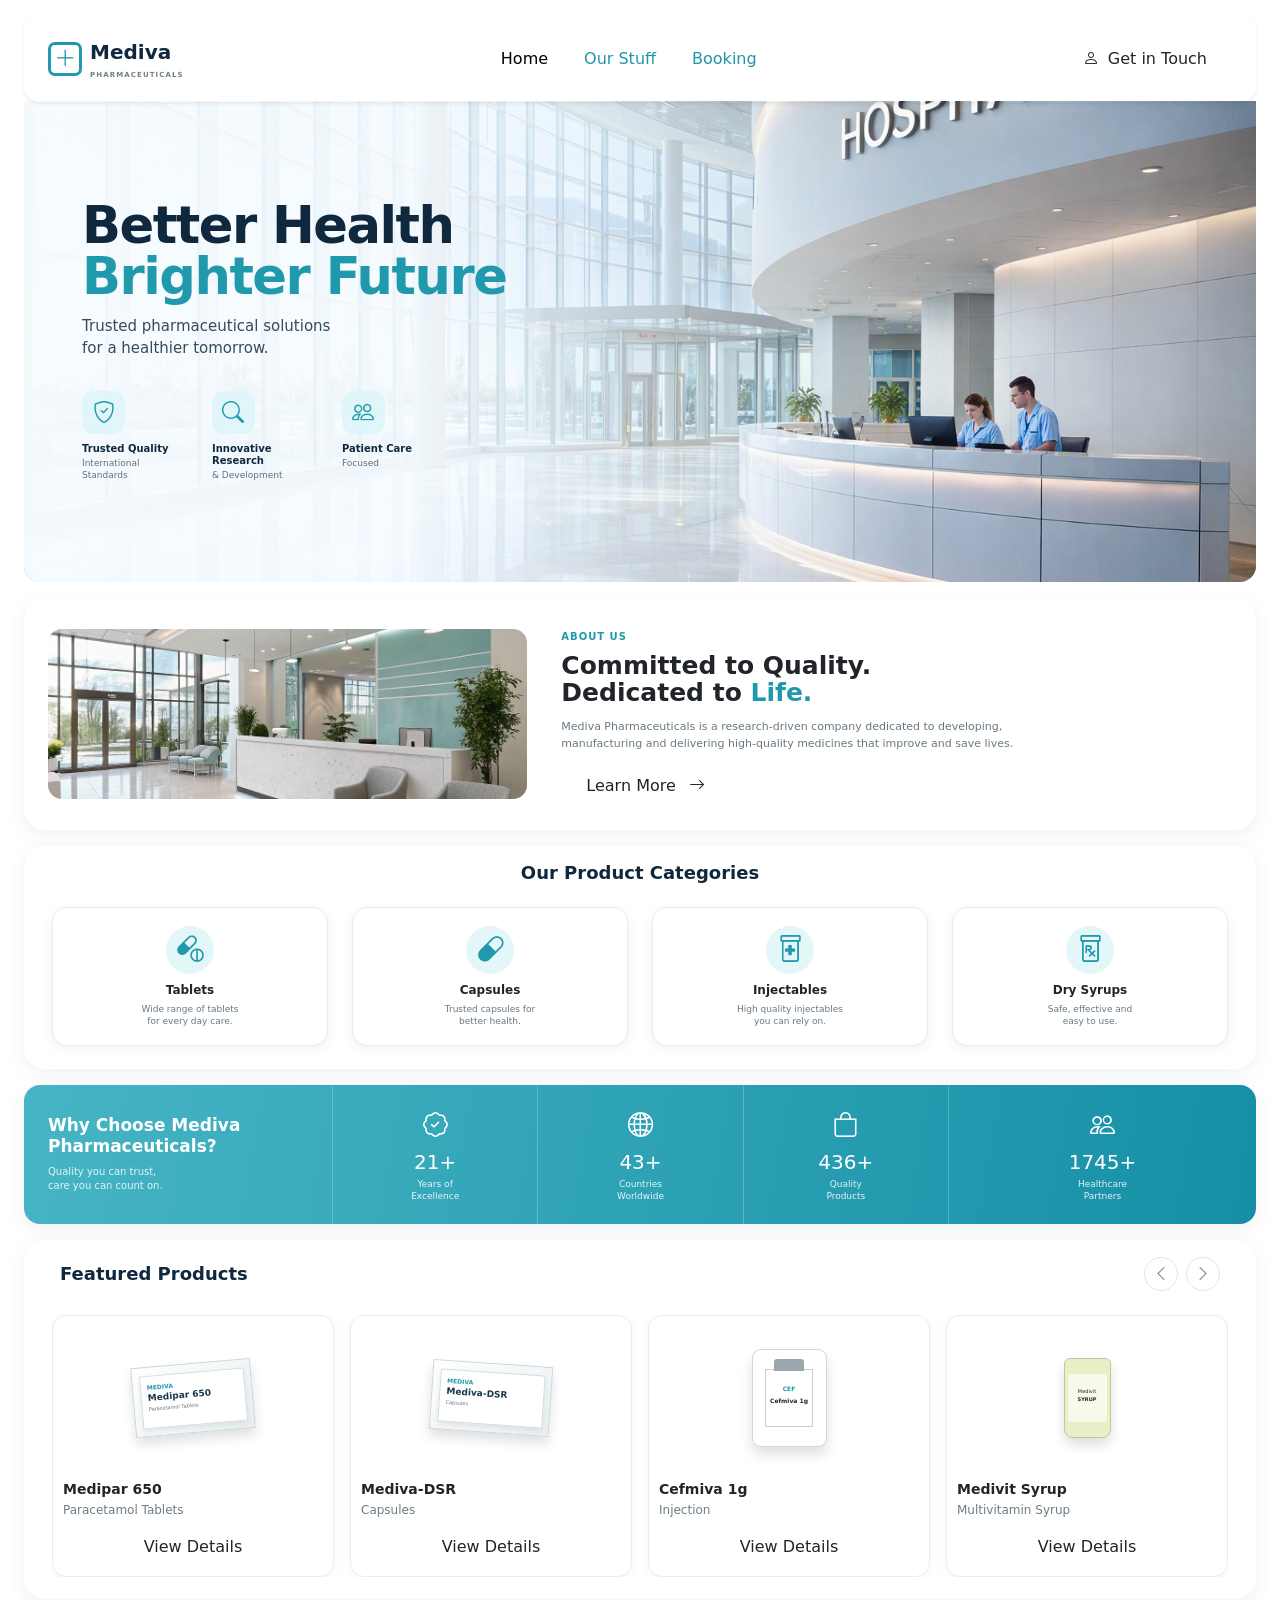
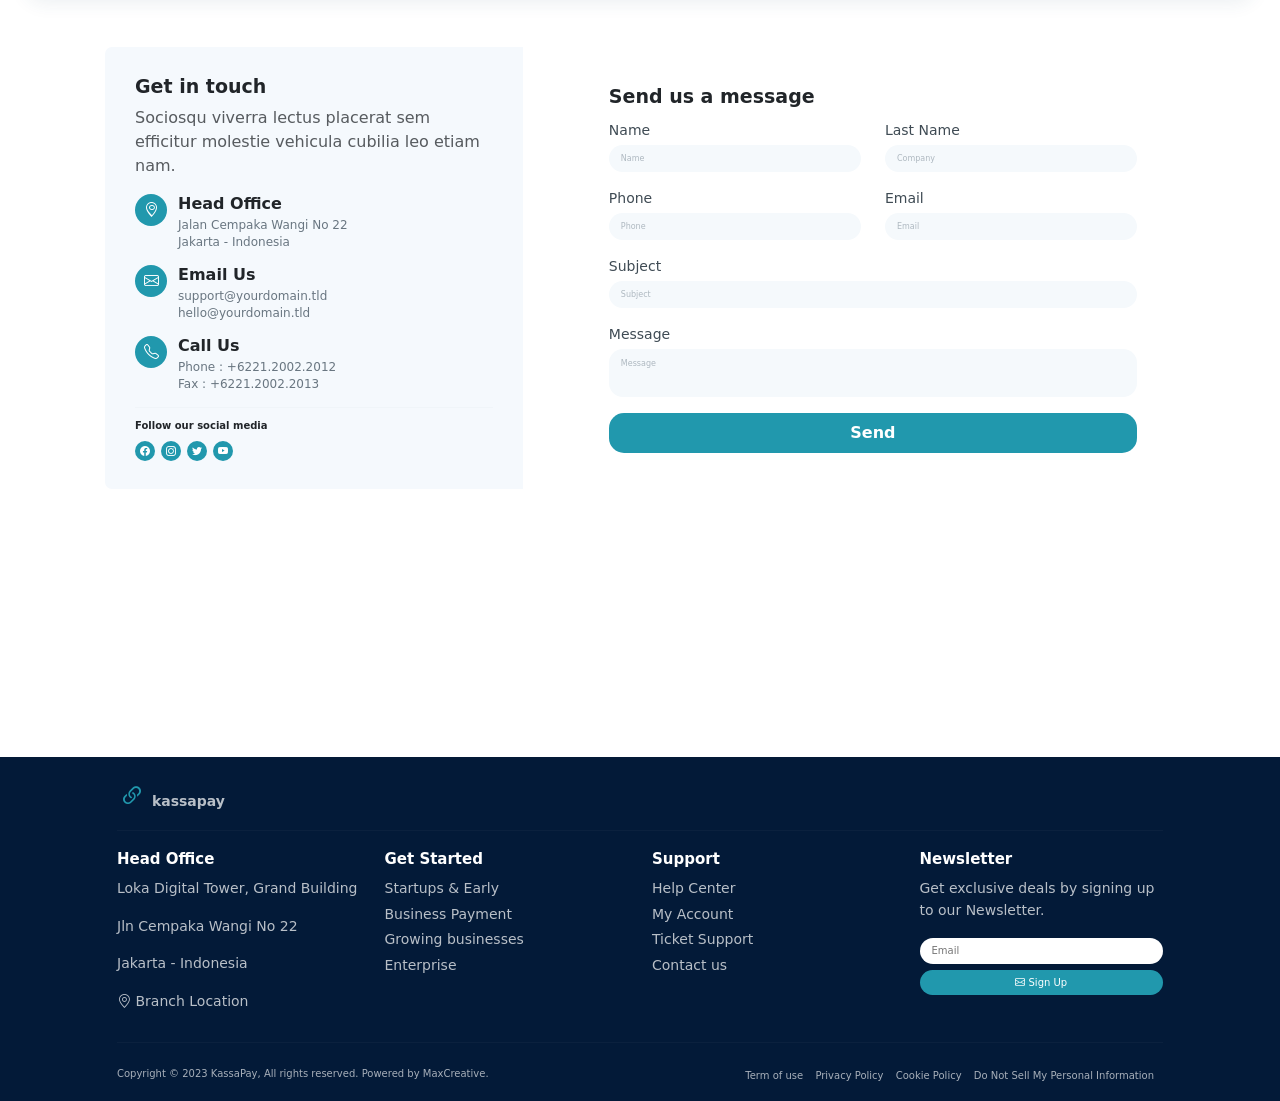
==== commit 888241cc: "Merge branch 'home-page' of https://github.com/sataratimoori/clinic-booking-system into home-page" ====
--- a/index.html
+++ b/index.html
@@ -530,7 +530,7 @@
       <section id="contact" class="contact-wrapper mt-5">
         <div class="container">
           <div class="contact-card">
-            <div class="row g-0">
+            <div class="row g-5">
               <!-- ======================================
                      LEFT CONTACT INFORMATION
                 ======================================= -->
--- a/style.css
+++ b/style.css
@@ -1192,8 +1192,6 @@
   border-radius: 7px;
 
   overflow: hidden;
-
-  box-shadow: 0 8px 25px rgba(0, 0, 0, 0.09);
 }
 
 /* =====================================================
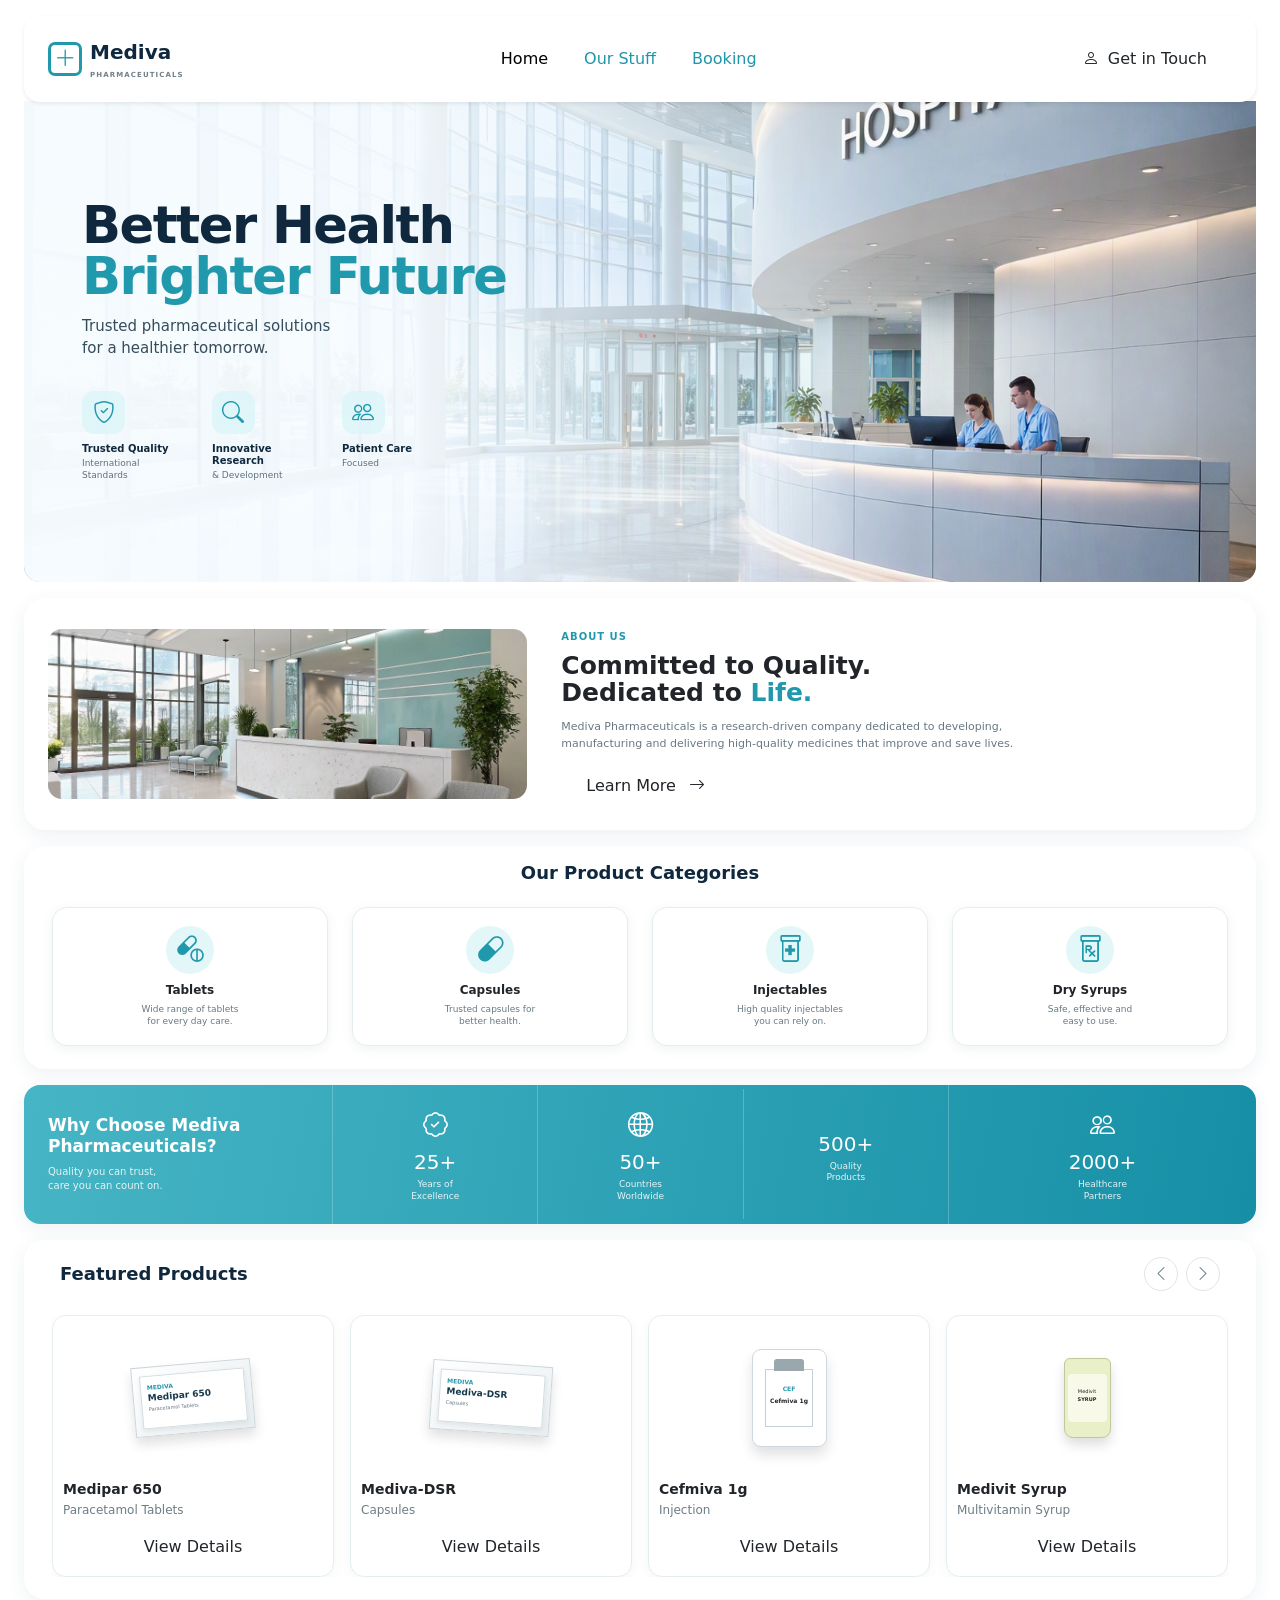
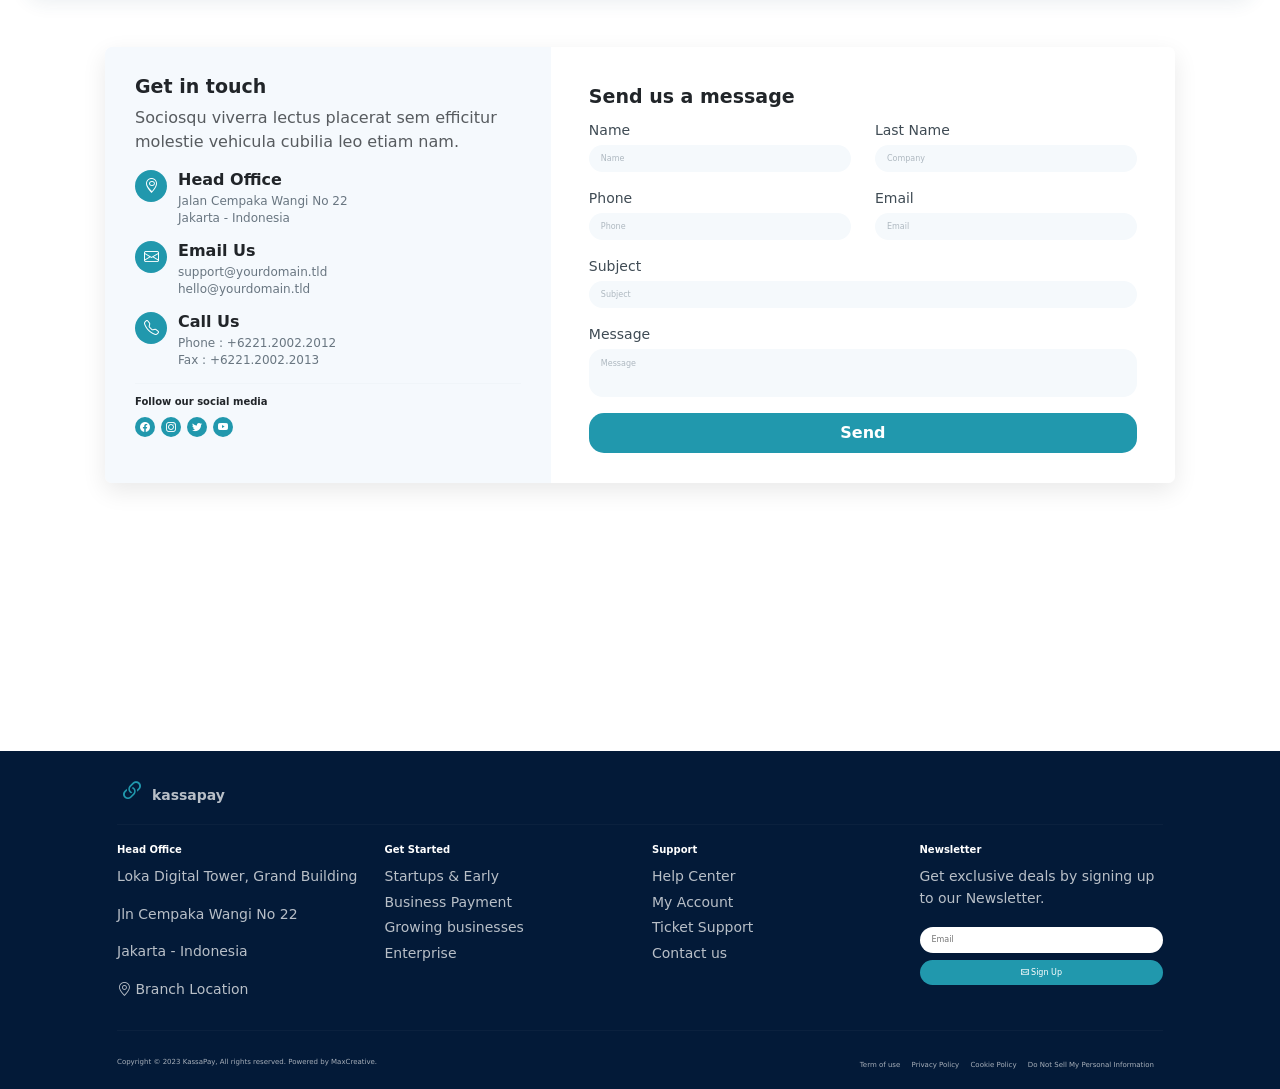
==== commit 042783a5: "Complete home page" ====
--- a/index.html
+++ b/index.html
@@ -1,848 +1,1366 @@
-<!doctype html>
+<!DOCTYPE html>
 <html lang="en">
-  <head>
-    <meta charset="UTF-8" />
-    <meta name="viewport" content="width=device-width, initial-scale=1.0" />
+<head>
+    <meta charset="UTF-8">
+    <meta name="viewport" content="width=device-width, initial-scale=1.0">
 
     <title>Mediva Pharmaceuticals</title>
 
-    <!-- External CSS -->
-    <link rel="stylesheet" href="style.css" />
+    
+        <!-- External CSS -->
+        <link rel="stylesheet" href="style.css">
     <!-- Bootstrap CSS -->
     <link
-      href="https://cdn.jsdelivr.net/npm/bootstrap@5.3.3/dist/css/bootstrap.min.css"
-      rel="stylesheet"
-    />
+        href="https://cdn.jsdelivr.net/npm/bootstrap@5.3.3/dist/css/bootstrap.min.css"
+        rel="stylesheet">
 
     <!-- Bootstrap Icons -->
     <link
-      rel="stylesheet"
-      href="https://cdn.jsdelivr.net/npm/bootstrap-icons@1.11.3/font/bootstrap-icons.min.css"
-    />
-  </head>
-
-  <body>
-    <main class="site-wrapper">
-      <!-- ================= NAVBAR + HERO ================= -->
-
-      <section class="hero-section container-fluid px-2 px-sm-3 px-lg-4 pt-3">
+        rel="stylesheet"
+        href="https://cdn.jsdelivr.net/npm/bootstrap-icons@1.11.3/font/bootstrap-icons.min.css">
+
+
+</head>
+
+
+<body>
+
+<main class="site-wrapper">
+
+    <!-- ================= NAVBAR + HERO ================= -->
+
+    <section class="hero-section container-fluid px-2 px-sm-3 px-lg-4 pt-3">
+
         <!-- Navbar -->
-        <nav
-          class="navbar navbar-expand-lg rounded-4 shadow-sm px-3 px-lg-4 py-3 hero-navbar"
-        >
-          <div class="container-fluid p-0">
-            <!-- Logo -->
-            <a class="navbar-brand d-flex align-items-center gap-2" href="#">
-              <span class="brand-icon">
-                <i class="bi bi-plus-lg"></i>
-              </span>
-
-              <span>
-                <strong class="brand-name">Mediva</strong>
-                <small class="brand-subtitle d-block"> PHARMACEUTICALS </small>
-              </span>
-            </a>
-
-            <!-- Mobile Button -->
-            <button
-              class="navbar-toggler border-0 shadow-none"
-              type="button"
-              data-bs-toggle="collapse"
-              data-bs-target="#mainNavbar"
-            >
-              <i class="bi bi-list fs-2"></i>
-            </button>
-
-            <!-- Navigation -->
-            <div class="collapse navbar-collapse" id="mainNavbar">
-              <ul class="navbar-nav mx-auto mb-2 mb-lg-0 gap-lg-3 text-center">
-                <li class="nav-item">
-                  <a class="nav-link active" href="#">Home</a>
-                </li>
-
-                <li class="nav-item">
-                  <a class="nav-link" href="#products">Our Stuff</a>
-                </li>
-
-                <li class="nav-item">
-                  <a class="nav-link" href="#contact">Booking</a>
-                </li>
-              </ul>
-
-              <a href="#contact" class="btn btn-contact rounded-pill px-4">
-                <i class="bi bi-person me-1"></i>
-                Get in Touch
-              </a>
+        <nav class="navbar navbar-expand-lg bg-white rounded-4 shadow-sm px-3 px-lg-4 py-3 hero-navbar">
+
+            <div class="container-fluid p-0">
+
+                <!-- Logo -->
+                <a class="navbar-brand d-flex align-items-center gap-2" href="#">
+
+                    <span class="brand-icon">
+                        <i class="bi bi-plus-lg"></i>
+                    </span>
+
+                    <span>
+                        <strong class="brand-name">Mediva</strong>
+                        <small class="brand-subtitle d-block">
+                            PHARMACEUTICALS
+                        </small>
+                    </span>
+
+                </a>
+
+
+                <!-- Mobile Button -->
+                <button
+                    class="navbar-toggler border-0 shadow-none"
+                    type="button"
+                    data-bs-toggle="collapse"
+                    data-bs-target="#mainNavbar">
+
+                    <i class="bi bi-list fs-2"></i>
+
+                </button>
+
+
+                <!-- Navigation -->
+                <div class="collapse navbar-collapse" id="mainNavbar">
+
+                    <ul class="navbar-nav mx-auto mb-2 mb-lg-0 gap-lg-3 text-center">
+
+                        <li class="nav-item">
+                            <a class="nav-link active" href="#">Home</a>
+                        </li>
+
+                        <li class="nav-item">
+                            <a class="nav-link" href="#products">Our Stuff</a>
+                        </li>
+
+                        <li class="nav-item">
+                            <a class="nav-link" href="#contact">Booking</a>
+                        </li>
+
+                    </ul>
+
+
+                    <a href="#contact"
+                       class="btn btn-contact rounded-pill px-4">
+
+                        <i class="bi bi-person me-1"></i>
+                        Get in Touch
+
+                    </a>
+
+                </div>
+
             </div>
-          </div>
+
         </nav>
 
+
         <!-- Hero -->
-        <div
-          class="hero-content position-relative overflow-hidden rounded-bottom-4"
-        >
-          <img class="hero-image" src="image/photo5.png" />
-
-          <div class="hero-overlay"></div>
-
-          <div class="container position-relative py-5">
-            <div class="row align-items-center min-vh-50">
-              <div class="col-12 col-lg-5 py-4">
-                <h1 class="hero-title">
-                  Better Health<br />
-                  <span>Brighter Future</span>
-                </h1>
-
-                <p class="hero-text">
-                  Trusted pharmaceutical solutions
-                  <br class="d-none d-md-block" />
-                  for a healthier tomorrow.
-                </p>
-
-                <!-- Hero Features -->
-
-                <div class="row g-3 mt-3 hero-features">
-                  <div class="col-4">
-                    <div class="feature-icon">
-                      <i class="bi bi-shield-check"></i>
+        <div class="hero-content position-relative overflow-hidden rounded-bottom-4">
+
+            <img
+                class="hero-image"
+                src="image/photo5.png">
+
+            <div class="hero-overlay"></div>
+
+
+            <div class="container position-relative py-5">
+
+                <div class="row align-items-center min-vh-50">
+
+                    <div class="col-12 col-lg-5 py-4">
+
+                        <h1 class="hero-title">
+                            Better Health<br>
+                            <span>Brighter Future</span>
+                        </h1>
+
+                        <p class="hero-text">
+                            Trusted pharmaceutical solutions
+                            <br class="d-none d-md-block">
+                            for a healthier tomorrow.
+                        </p>
+
+
+                        <!-- Hero Features -->
+
+                        <div class="row g-3 mt-3 hero-features">
+
+                            <div class="col-4">
+
+                                <div class="feature-icon">
+                                    <i class="bi bi-shield-check"></i>
+                                </div>
+
+                                <h6>Trusted Quality</h6>
+
+                                <p>
+                                    International<br>
+                                    Standards
+                                </p>
+
+                            </div>
+
+
+                            <div class="col-4">
+
+                                <div class="feature-icon">
+                                    <i class="bi bi-search"></i>
+                                </div>
+
+                                <h6>Innovative Research</h6>
+
+                                <p>
+                                    & Development
+                                </p>
+
+                            </div>
+
+
+                            <div class="col-4">
+
+                                <div class="feature-icon">
+                                    <i class="bi bi-people"></i>
+                                </div>
+
+                                <h6>Patient Care</h6>
+
+                                <p>
+                                    Focused
+                                </p>
+
+                            </div>
+
+                        </div>
+
                     </div>
 
-                    <h6>Trusted Quality</h6>
+                </div>
+
+            </div>
+
+
+
+        </div>
+
+    </section>
+
+
+
+    <!-- ================= ABOUT ================= -->
+
+    <section
+        id="about"
+        class="container-fluid px-2 px-sm-3 px-lg-4 mt-3">
+
+        <div class="section-card about-card">
+
+            <div class="row align-items-center g-4">
+
+                <div class="col-12 col-lg-5">
+
+                    <img
+                        class="about-image"
+                        src="image/photo2.jpg">
+
+                </div>
+
+
+                <div class="col-12 col-lg-7">
+
+                    <div class="about-content">
+
+                        <span class="eyebrow">
+                            ABOUT US
+                        </span>
+
+                        <h2>
+                            Committed to Quality.<br>
+                            Dedicated to <span>Life.</span>
+                        </h2>
+
+                        <p>
+                            Mediva Pharmaceuticals is a research-driven company
+                            dedicated to developing, manufacturing and delivering
+                            high-quality medicines that improve and save lives.
+                        </p>
+
+                        <a href="#"
+                           class="btn btn-teal rounded-pill px-4">
+
+                            Learn More
+                            <i class="bi bi-arrow-right ms-2"></i>
+
+                        </a>
+
+                    </div>
+
+                </div>
+
+            </div>
+
+        </div>
+
+    </section>
+
+
+
+    <!-- ================= CATEGORIES ================= -->
+
+    <section
+        id="categories"
+        class="container-fluid px-2 px-sm-3 px-lg-4 mt-3">
+
+        <div class="section-card categories-card">
+
+            <div class="text-center mb-4">
+
+                <h2 class="section-title">
+                    Our Product Categories
+                </h2>
+
+            </div>
+
+
+            <div class="row g-3 g-lg-4">
+
+                <!-- Tablets -->
+                <div class="col-6 col-lg-3">
+
+                    <div class="category-card">
+
+                        <div class="category-icon">
+                            <i class="bi bi-capsule-pill"></i>
+                        </div>
+
+                        <h5>Tablets</h5>
+
+                        <p>
+                            Wide range of tablets<br>
+                            for every day care.
+                        </p>
+
+                    </div>
+
+                </div>
+
+
+                <!-- Capsules -->
+                <div class="col-6 col-lg-3">
+
+                    <div class="category-card">
+
+                        <div class="category-icon">
+                            <i class="bi bi-capsule"></i>
+                        </div>
+
+                        <h5>Capsules</h5>
+
+                        <p>
+                            Trusted capsules for<br>
+                            better health.
+                        </p>
+
+                    </div>
+
+                </div>
+
+
+                <!-- Injectables -->
+                <div class="col-6 col-lg-3">
+
+                    <div class="category-card">
+
+                        <div class="category-icon">
+                            <i class="bi bi-prescription2"></i>
+                        </div>
+
+                        <h5>Injectables</h5>
+
+                        <p>
+                            High quality injectables<br>
+                            you can rely on.
+                        </p>
+
+                    </div>
+
+                </div>
+
+
+                <!-- Syrups -->
+                <div class="col-6 col-lg-3">
+
+                    <div class="category-card">
+
+                        <div class="category-icon">
+                            <i class="bi bi-prescription"></i>
+                        </div>
+
+                        <h5>Dry Syrups</h5>
+
+                        <p>
+                            Safe, effective and<br>
+                            easy to use.
+                        </p>
+
+                    </div>
+
+                </div>
+
+            </div>
+
+        </div>
+
+    </section>
+
+
+
+    <!-- ================= STATS ================= -->
+
+    <section
+        id="quality"
+        class="container-fluid px-2 px-sm-3 px-lg-4 mt-3">
+
+        <div class="stats-section rounded-4">
+
+            <div class="row align-items-center g-0">
+
+                <div class="col-12 col-lg-3 stats-intro p-4">
+
+                    <h2>
+                        Why Choose Mediva
+                        Pharmaceuticals?
+                    </h2>
 
                     <p>
-                      International<br />
-                      Standards
+                        Quality you can trust,<br>
+                        care you can count on.
                     </p>
-                  </div>
-
-                  <div class="col-4">
-                    <div class="feature-icon">
-                      <i class="bi bi-search"></i>
+
+                </div>
+
+
+                <div class="col-6 col-lg-2 stat-item">
+
+                    <i class="bi bi-patch-check"></i>
+
+                    <strong>25+</strong>
+
+                    <span>
+                        Years of<br>
+                        Excellence
+                    </span>
+
+                </div>
+
+
+                <div class="col-6 col-lg-2 stat-item">
+
+                    <i class="bi bi-globe2"></i>
+
+                    <strong>50+</strong>
+
+                    <span>
+                        Countries<br>
+                        Worldwide
+                    </span>
+
+                </div>
+
+
+                <div class="col-6 col-lg-2 stat-item">
+
+                    <i class="bi bi-flask"></i>
+
+                    <strong>500+</strong>
+
+                    <span>
+                        Quality<br>
+                        Products
+                    </span>
+
+                </div>
+
+
+                <div class="col-6 col-lg-3 stat-item">
+
+                    <i class="bi bi-people"></i>
+
+                    <strong>2000+</strong>
+
+                    <span>
+                        Healthcare<br>
+                        Partners
+                    </span>
+
+                </div>
+
+            </div>
+
+        </div>
+
+    </section>
+
+
+
+    <!-- ================= PRODUCTS ================= -->
+
+    <section
+        id="products"
+        class="container-fluid px-2 px-sm-3 px-lg-4 mt-3">
+
+        <div class="section-card products-section">
+
+            <div class="d-flex justify-content-between align-items-center mb-4 px-2">
+
+                <h2 class="section-title mb-0">
+                    Featured Products
+                </h2>
+
+                <div class="d-none d-sm-flex gap-2">
+
+                    <button
+                        class="carousel-btn"
+                        type="button"
+                        data-bs-target="#productsCarousel"
+                        data-bs-slide="prev">
+
+                        <i class="bi bi-chevron-left"></i>
+
+                    </button>
+
+                    <button
+                        class="carousel-btn"
+                        type="button"
+                        data-bs-target="#productsCarousel"
+                        data-bs-slide="next">
+
+                        <i class="bi bi-chevron-right"></i>
+
+                    </button>
+
+                </div>
+
+            </div>
+
+
+            <div
+                id="productsCarousel"
+                class="carousel slide"
+                data-bs-ride="carousel">
+
+                <div class="carousel-inner">
+
+
+                    <!-- First Slide -->
+
+                    <div class="carousel-item active">
+
+                        <div class="row g-3">
+
+
+                            <!-- Product 1 -->
+                            <div class="col-6 col-lg-3">
+
+                                <div class="product-card">
+
+                                    <div class="product-image product-one">
+
+                                        <div class="medicine-box">
+
+                                            <small>MEDIVA</small>
+
+                                            <strong>
+                                                Medipar 650
+                                            </strong>
+
+                                            <span>
+                                                Paracetamol Tablets
+                                            </span>
+
+                                        </div>
+
+                                    </div>
+
+                                    <h5>Medipar 650</h5>
+
+                                    <p>
+                                        Paracetamol Tablets
+                                    </p>
+
+                                    <a href="#"
+                                       class="btn product-btn">
+                                        View Details
+                                    </a>
+
+                                </div>
+
+                            </div>
+
+
+                            <!-- Product 2 -->
+                            <div class="col-6 col-lg-3">
+
+                                <div class="product-card">
+
+                                    <div class="product-image product-two">
+
+                                        <div class="medicine-box">
+
+                                            <small>MEDIVA</small>
+
+                                            <strong>
+                                                Mediva-DSR
+                                            </strong>
+
+                                            <span>
+                                                Capsules
+                                            </span>
+
+                                        </div>
+
+                                    </div>
+
+                                    <h5>Mediva-DSR</h5>
+
+                                    <p>Capsules</p>
+
+                                    <a href="#"
+                                       class="btn product-btn">
+                                        View Details
+                                    </a>
+
+                                </div>
+
+                            </div>
+
+
+                            <!-- Product 3 -->
+                            <div class="col-6 col-lg-3">
+
+                                <div class="product-card">
+
+                                    <div class="product-image product-three">
+
+                                        <div class="medicine-vial">
+
+                                            <span>CEF</span>
+
+                                            <strong>
+                                                Cefmiva 1g
+                                            </strong>
+
+                                        </div>
+
+                                    </div>
+
+                                    <h5>Cefmiva 1g</h5>
+
+                                    <p>Injection</p>
+
+                                    <a href="#"
+                                       class="btn product-btn">
+                                        View Details
+                                    </a>
+
+                                </div>
+
+                            </div>
+
+
+                            <!-- Product 4 -->
+                            <div class="col-6 col-lg-3">
+
+                                <div class="product-card">
+
+                                    <div class="product-image product-four">
+
+                                        <div class="medicine-bottle">
+
+                                            <span>
+                                                Medivit
+                                            </span>
+
+                                            <strong>
+                                                SYRUP
+                                            </strong>
+
+                                        </div>
+
+                                    </div>
+
+                                    <h5>Medivit Syrup</h5>
+
+                                    <p>
+                                        Multivitamin Syrup
+                                    </p>
+
+                                    <a href="#"
+                                       class="btn product-btn">
+                                        View Details
+                                    </a>
+
+                                </div>
+
+                            </div>
+
+                        </div>
+
                     </div>
 
-                    <h6>Innovative Research</h6>
-
-                    <p>& Development</p>
-                  </div>
-
-                  <div class="col-4">
-                    <div class="feature-icon">
-                      <i class="bi bi-people"></i>
+
+
+                    <!-- Second Slide -->
+
+                    <div class="carousel-item">
+
+                        <div class="row g-3">
+
+                            <div class="col-6 col-lg-3">
+
+                                <div class="product-card">
+
+                                    <div class="product-image product-two">
+
+                                        <div class="medicine-box">
+
+                                            <small>MEDIVA</small>
+
+                                            <strong>
+                                                Amoxiva
+                                            </strong>
+
+                                            <span>
+                                                Capsules
+                                            </span>
+
+                                        </div>
+
+                                    </div>
+
+                                    <h5>Amoxiva</h5>
+
+                                    <p>
+                                        Antibiotic Capsules
+                                    </p>
+
+                                    <a href="#"
+                                       class="btn product-btn">
+                                        View Details
+                                    </a>
+
+                                </div>
+
+                            </div>
+
+
+                            <div class="col-6 col-lg-3">
+
+                                <div class="product-card">
+
+                                    <div class="product-image product-three">
+
+                                        <div class="medicine-vial">
+
+                                            <span>MED</span>
+
+                                            <strong>
+                                                Mediva 500
+                                            </strong>
+
+                                        </div>
+
+                                    </div>
+
+                                    <h5>Mediva 500</h5>
+
+                                    <p>Injection</p>
+
+                                    <a href="#"
+                                       class="btn product-btn">
+                                        View Details
+                                    </a>
+
+                                </div>
+
+                            </div>
+
+
+                            <div class="col-6 col-lg-3">
+
+                                <div class="product-card">
+
+                                    <div class="product-image product-one">
+
+                                        <div class="medicine-box">
+
+                                            <small>MEDIVA</small>
+
+                                            <strong>
+                                                Paracare
+                                            </strong>
+
+                                            <span>
+                                                Tablets
+                                            </span>
+
+                                        </div>
+
+                                    </div>
+
+                                    <h5>Paracare</h5>
+
+                                    <p>Tablets</p>
+
+                                    <a href="#"
+                                       class="btn product-btn">
+                                        View Details
+                                    </a>
+
+                                </div>
+
+                            </div>
+
+
+                            <div class="col-6 col-lg-3">
+
+                                <div class="product-card">
+
+                                    <div class="product-image product-four">
+
+                                        <div class="medicine-bottle">
+
+                                            <span>
+                                                VitaMed
+                                            </span>
+
+                                            <strong>
+                                                SYRUP
+                                            </strong>
+
+                                        </div>
+
+                                    </div>
+
+                                    <h5>VitaMed Syrup</h5>
+
+                                    <p>
+                                        Multivitamin Syrup
+                                    </p>
+
+                                    <a href="#"
+                                       class="btn product-btn">
+                                        View Details
+                                    </a>
+
+                                </div>
+
+                            </div>
+
+                        </div>
+
                     </div>
 
-                    <h6>Patient Care</h6>
-
-                    <p>Focused</p>
-                  </div>
-                </div>
-              </div>
+                </div>
+
             </div>
-          </div>
+
         </div>
-      </section>
-
-      <!-- ================= ABOUT ================= -->
-
-      <section id="about" class="container-fluid px-2 px-sm-3 px-lg-4 mt-3">
-        <div class="section-card about-card">
-          <div class="row align-items-center g-4">
-            <div class="col-12 col-lg-5">
-              <img class="about-image" src="image/photo2.jpg" />
-            </div>
-
-            <div class="col-12 col-lg-7">
-              <div class="about-content">
-                <span class="eyebrow"> ABOUT US </span>
-
-                <h2>
-                  Committed to Quality.<br />
-                  Dedicated to <span>Life.</span>
-                </h2>
-
-                <p>
-                  Mediva Pharmaceuticals is a research-driven company dedicated
-                  to developing, manufacturing and delivering high-quality
-                  medicines that improve and save lives.
-                </p>
-
-                <a href="#" class="btn btn-teal rounded-pill px-4">
-                  Learn More
-                  <i class="bi bi-arrow-right ms-2"></i>
-                </a>
-              </div>
-            </div>
-          </div>
-        </div>
-      </section>
-
-      <!-- ================= CATEGORIES ================= -->
-
-      <section
-        id="categories"
-        class="container-fluid px-2 px-sm-3 px-lg-4 mt-3"
-      >
-        <div class="section-card categories-card">
-          <div class="text-center mb-4">
-            <h2 class="section-title">Our Product Categories</h2>
-          </div>
-
-          <div class="row g-3 g-lg-4">
-            <!-- Tablets -->
-            <div class="col-6 col-lg-3">
-              <div class="category-card">
-                <div class="category-icon">
-                  <i class="bi bi-capsule-pill"></i>
-                </div>
-
-                <h5>Tablets</h5>
-
-                <p>
-                  Wide range of tablets<br />
-                  for every day care.
-                </p>
-              </div>
-            </div>
-
-            <!-- Capsules -->
-            <div class="col-6 col-lg-3">
-              <div class="category-card">
-                <div class="category-icon">
-                  <i class="bi bi-capsule"></i>
-                </div>
-
-                <h5>Capsules</h5>
-
-                <p>
-                  Trusted capsules for<br />
-                  better health.
-                </p>
-              </div>
-            </div>
-
-            <!-- Injectables -->
-            <div class="col-6 col-lg-3">
-              <div class="category-card">
-                <div class="category-icon">
-                  <i class="bi bi-prescription2"></i>
-                </div>
-
-                <h5>Injectables</h5>
-
-                <p>
-                  High quality injectables<br />
-                  you can rely on.
-                </p>
-              </div>
-            </div>
-
-            <!-- Syrups -->
-            <div class="col-6 col-lg-3">
-              <div class="category-card">
-                <div class="category-icon">
-                  <i class="bi bi-prescription"></i>
-                </div>
-
-                <h5>Dry Syrups</h5>
-
-                <p>
-                  Safe, effective and<br />
-                  easy to use.
-                </p>
-              </div>
-            </div>
-          </div>
-        </div>
-      </section>
-
-      <!-- ================= STATS ================= -->
-
-      <section id="quality" class="container-fluid px-2 px-sm-3 px-lg-4 mt-3">
-        <div class="stats-section rounded-4">
-          <div class="row align-items-center g-0">
-            <div class="col-12 col-lg-3 stats-intro p-4">
-              <h2>Why Choose Mediva Pharmaceuticals?</h2>
-
-              <p>
-                Quality you can trust,<br />
-                care you can count on.
-              </p>
-            </div>
-
-            <div class="col-6 col-lg-2 stat-item">
-              <i class="bi bi-patch-check"></i>
-
-              <strong data-target="25">25+</strong>
-
-              <span>
-                Years of<br />
-                Excellence
-              </span>
-            </div>
-
-            <div class="col-6 col-lg-2 stat-item">
-              <i class="bi bi-globe2"></i>
-
-              <strong data-target="50">50+</strong>
-
-              <span>
-                Countries<br />
-                Worldwide
-              </span>
-            </div>
-
-            <div class="col-6 col-lg-2 stat-item">
-              <i class="bi bi-bag"></i>
-
-              <strong data-target="500">500+</strong>
-
-              <span>
-                Quality<br />
-                Products
-              </span>
-            </div>
-
-            <div class="col-6 col-lg-3 stat-item">
-              <i class="bi bi-people"></i>
-
-              <strong data-target="2000">2000+</strong>
-
-              <span>
-                Healthcare<br />
-                Partners
-              </span>
-            </div>
-          </div>
-        </div>
-      </section>
-
-      <!-- ================= PRODUCTS ================= -->
-
-      <section id="products" class="container-fluid px-2 px-sm-3 px-lg-4 mt-3">
-        <div class="section-card products-section">
-          <div
-            class="d-flex justify-content-between align-items-center mb-4 px-2"
-          >
-            <h2 class="section-title mb-0">Featured Products</h2>
-
-            <div class="d-none d-sm-flex gap-2">
-              <button
-                class="carousel-btn"
-                type="button"
-                data-bs-target="#productsCarousel"
-                data-bs-slide="prev"
-              >
-                <i class="bi bi-chevron-left"></i>
-              </button>
-
-              <button
-                class="carousel-btn"
-                type="button"
-                data-bs-target="#productsCarousel"
-                data-bs-slide="next"
-              >
-                <i class="bi bi-chevron-right"></i>
-              </button>
-            </div>
-          </div>
-
-          <div
-            id="productsCarousel"
-            class="carousel slide"
-            data-bs-ride="carousel"
-          >
-            <div class="carousel-inner">
-              <!-- First Slide -->
-
-              <div class="carousel-item active">
-                <div class="row g-3">
-                  <!-- Product 1 -->
-                  <div class="col-6 col-lg-3">
-                    <div class="product-card">
-                      <div class="product-image product-one">
-                        <div class="medicine-box">
-                          <small>MEDIVA</small>
-
-                          <strong> Medipar 650 </strong>
-
-                          <span> Paracetamol Tablets </span>
-                        </div>
-                      </div>
-
-                      <h5>Medipar 650</h5>
-
-                      <p>Paracetamol Tablets</p>
-
-                      <a href="#" class="btn product-btn"> View Details </a>
-                    </div>
-                  </div>
-
-                  <!-- Product 2 -->
-                  <div class="col-6 col-lg-3">
-                    <div class="product-card">
-                      <div class="product-image product-two">
-                        <div class="medicine-box">
-                          <small>MEDIVA</small>
-
-                          <strong> Mediva-DSR </strong>
-
-                          <span> Capsules </span>
-                        </div>
-                      </div>
-
-                      <h5>Mediva-DSR</h5>
-
-                      <p>Capsules</p>
-
-                      <a href="#" class="btn product-btn"> View Details </a>
-                    </div>
-                  </div>
-
-                  <!-- Product 3 -->
-                  <div class="col-6 col-lg-3">
-                    <div class="product-card">
-                      <div class="product-image product-three">
-                        <div class="medicine-vial">
-                          <span>CEF</span>
-
-                          <strong> Cefmiva 1g </strong>
-                        </div>
-                      </div>
-
-                      <h5>Cefmiva 1g</h5>
-
-                      <p>Injection</p>
-
-                      <a href="#" class="btn product-btn"> View Details </a>
-                    </div>
-                  </div>
-
-                  <!-- Product 4 -->
-                  <div class="col-6 col-lg-3">
-                    <div class="product-card">
-                      <div class="product-image product-four">
-                        <div class="medicine-bottle">
-                          <span> Medivit </span>
-
-                          <strong> SYRUP </strong>
-                        </div>
-                      </div>
-
-                      <h5>Medivit Syrup</h5>
-
-                      <p>Multivitamin Syrup</p>
-
-                      <a href="#" class="btn product-btn"> View Details </a>
-                    </div>
-                  </div>
-                </div>
-              </div>
-
-              <!-- Second Slide -->
-
-              <div class="carousel-item">
-                <div class="row g-3">
-                  <div class="col-6 col-lg-3">
-                    <div class="product-card">
-                      <div class="product-image product-two">
-                        <div class="medicine-box">
-                          <small>MEDIVA</small>
-
-                          <strong> Amoxiva </strong>
-
-                          <span> Capsules </span>
-                        </div>
-                      </div>
-
-                      <h5>Amoxiva</h5>
-
-                      <p>Antibiotic Capsules</p>
-
-                      <a href="#" class="btn product-btn"> View Details </a>
-                    </div>
-                  </div>
-
-                  <div class="col-6 col-lg-3">
-                    <div class="product-card">
-                      <div class="product-image product-three">
-                        <div class="medicine-vial">
-                          <span>MED</span>
-
-                          <strong> Mediva 500 </strong>
-                        </div>
-                      </div>
-
-                      <h5>Mediva 500</h5>
-
-                      <p>Injection</p>
-
-                      <a href="#" class="btn product-btn"> View Details </a>
-                    </div>
-                  </div>
-
-                  <div class="col-6 col-lg-3">
-                    <div class="product-card">
-                      <div class="product-image product-one">
-                        <div class="medicine-box">
-                          <small>MEDIVA</small>
-
-                          <strong> Paracare </strong>
-
-                          <span> Tablets </span>
-                        </div>
-                      </div>
-
-                      <h5>Paracare</h5>
-
-                      <p>Tablets</p>
-
-                      <a href="#" class="btn product-btn"> View Details </a>
-                    </div>
-                  </div>
-
-                  <div class="col-6 col-lg-3">
-                    <div class="product-card">
-                      <div class="product-image product-four">
-                        <div class="medicine-bottle">
-                          <span> VitaMed </span>
-
-                          <strong> SYRUP </strong>
-                        </div>
-                      </div>
-
-                      <h5>VitaMed Syrup</h5>
-
-                      <p>Multivitamin Syrup</p>
-
-                      <a href="#" class="btn product-btn"> View Details </a>
-                    </div>
-                  </div>
-                </div>
-              </div>
-            </div>
-          </div>
-        </div>
-      </section>
-
-      <!-- =====================================================
+
+    </section>
+
+
+
+
+<!-- =====================================================
      CONTACT CARD
 ===================================================== -->
 
-      <section id="contact" class="contact-wrapper mt-5">
-        <div class="container">
-          <div class="contact-card">
-            <div class="row g-5">
-              <!-- ======================================
+<section
+    id="contact"
+    class="contact-wrapper mt-5">
+
+
+    <div class="container">
+
+        <div class="contact-card">
+
+
+            <div class="row g-0">
+
+
+                <!-- ======================================
                      LEFT CONTACT INFORMATION
                 ======================================= -->
 
-              <div class="col-lg-5">
-                <div class="contact-information">
-                  <h2>Get in touch</h2>
-
-                  <p class="text-muted">
-                    Sociosqu viverra lectus placerat sem efficitur molestie
-                    vehicula cubilia leo etiam nam.
-                  </p>
-
-                  <!-- Head Office -->
-
-                  <div class="contact-item">
-                    <div class="contact-icon">
-                      <i class="bi bi-geo-alt"></i>
+                <div class="col-lg-5">
+
+                    <div class="contact-information">
+
+                        <h2>
+                            Get in touch
+                        </h2>
+
+
+                        <p class="text-muted">
+
+                            Sociosqu viverra lectus placerat sem
+                            efficitur molestie vehicula cubilia leo
+                            etiam nam.
+
+                        </p>
+
+
+                        <!-- Head Office -->
+
+                        <div class="contact-item">
+
+                            <div class="contact-icon">
+
+                                <i class="bi bi-geo-alt"></i>
+
+                            </div>
+
+
+                            <div>
+
+                                <h6>
+                                    Head Office
+                                </h6>
+
+                                <p>
+                                    Jalan Cempaka Wangi No 22<br>
+                                    Jakarta - Indonesia
+                                </p>
+
+                            </div>
+
+                        </div>
+
+
+                        <!-- Email -->
+
+                        <div class="contact-item">
+
+                            <div class="contact-icon">
+
+                                <i class="bi bi-envelope"></i>
+
+                            </div>
+
+
+                            <div>
+
+                                <h6>
+                                    Email Us
+                                </h6>
+
+                                <p>
+                                    support@yourdomain.tld<br>
+                                    hello@yourdomain.tld
+                                </p>
+
+                            </div>
+
+                        </div>
+
+
+                        <!-- Phone -->
+
+                        <div class="contact-item">
+
+                            <div class="contact-icon">
+
+                                <i class="bi bi-telephone"></i>
+
+                            </div>
+
+
+                            <div>
+
+                                <h6>
+                                    Call Us
+                                </h6>
+
+                                <p>
+                                    Phone : +6221.2002.2012<br>
+                                    Fax : +6221.2002.2013
+                                </p>
+
+                            </div>
+
+                        </div>
+
+
+                        <hr>
+
+
+                        <!-- Social Media -->
+
+                        <h6 class="social-title">
+                            Follow our social media
+                        </h6>
+
+
+                        <div class="social-icons">
+
+                            <a href="#">
+                                <i class="bi bi-facebook"></i>
+                            </a>
+
+                            <a href="#">
+                                <i class="bi bi-instagram"></i>
+                            </a>
+
+                            <a href="#">
+                                <i class="bi bi-twitter"></i>
+                            </a>
+
+                            <a href="#">
+                                <i class="bi bi-youtube"></i>
+                            </a>
+
+                        </div>
+
                     </div>
 
-                    <div>
-                      <h6>Head Office</h6>
-
-                      <p>
-                        Jalan Cempaka Wangi No 22<br />
-                        Jakarta - Indonesia
-                      </p>
-                    </div>
-                  </div>
-
-                  <!-- Email -->
-
-                  <div class="contact-item">
-                    <div class="contact-icon">
-                      <i class="bi bi-envelope"></i>
-                    </div>
-
-                    <div>
-                      <h6>Email Us</h6>
-
-                      <p>
-                        support@yourdomain.tld<br />
-                        hello@yourdomain.tld
-                      </p>
-                    </div>
-                  </div>
-
-                  <!-- Phone -->
-
-                  <div class="contact-item">
-                    <div class="contact-icon">
-                      <i class="bi bi-telephone"></i>
-                    </div>
-
-                    <div>
-                      <h6>Call Us</h6>
-
-                      <p>
-                        Phone : +6221.2002.2012<br />
-                        Fax : +6221.2002.2013
-                      </p>
-                    </div>
-                  </div>
-
-                  <hr />
-
-                  <!-- Social Media -->
-
-                  <h6 class="social-title">Follow our social media</h6>
-
-                  <div class="social-icons">
-                    <a href="#">
-                      <i class="bi bi-facebook"></i>
-                    </a>
-
-                    <a href="#">
-                      <i class="bi bi-instagram"></i>
-                    </a>
-
-                    <a href="#">
-                      <i class="bi bi-twitter"></i>
-                    </a>
-
-                    <a href="#">
-                      <i class="bi bi-youtube"></i>
-                    </a>
-                  </div>
-                </div>
-              </div>
-
-              <!-- ======================================
+                </div>
+
+
+
+                <!-- ======================================
                      RIGHT CONTACT FORM
                 ======================================= -->
 
-              <div class="col-lg-7">
-                <div class="contact-form">
-                  <h2>Send us a message</h2>
-
-                  <form>
-                    <!-- Name + Company -->
-
-                    <div class="row">
-                      <div class="col-md-6 mb-3">
-                        <label> Name </label>
-
-                        <input
-                          type="text"
-                          class="form-control"
-                          placeholder="Name"
-                        />
-                      </div>
-
-                      <div class="col-md-6 mb-3">
-                        <label> Last Name </label>
-
-                        <input
-                          type="text"
-                          class="form-control"
-                          placeholder="Company"
-                        />
-                      </div>
+                <div class="col-lg-7">
+
+                    <div class="contact-form">
+
+                        <h2>
+                            Send us a message
+                        </h2>
+
+
+                        <form>
+
+
+                            <!-- Name + Company -->
+
+                            <div class="row">
+
+                                <div class="col-md-6 mb-3">
+
+                                    <label>
+                                        Name
+                                    </label>
+
+                                    <input
+                                        type="text"
+                                        class="form-control"
+                                        placeholder="Name">
+
+                                </div>
+
+
+                                <div class="col-md-6 mb-3">
+
+                                    <label>
+                                        Last Name
+                                    </label>
+
+                                    <input
+                                        type="text"
+                                        class="form-control"
+                                        placeholder="Company">
+
+                                </div>
+
+                            </div>
+
+
+                            <!-- Phone + Email -->
+
+                            <div class="row">
+
+                                <div class="col-md-6 mb-3">
+
+                                    <label>
+                                        Phone
+                                    </label>
+
+                                    <input
+                                        type="text"
+                                        class="form-control"
+                                        placeholder="Phone">
+
+                                </div>
+
+
+                                <div class="col-md-6 mb-3">
+
+                                    <label>
+                                        Email
+                                    </label>
+
+                                    <input
+                                        type="email"
+                                        class="form-control"
+                                        placeholder="Email">
+
+                                </div>
+
+                            </div>
+
+
+                            <!-- Subject -->
+
+                            <div class="mb-3">
+
+                                <label>
+                                    Subject
+                                </label>
+
+                                <input
+                                    type="text"
+                                    class="form-control"
+                                    placeholder="Subject">
+
+                            </div>
+
+
+                            <!-- Message -->
+
+                            <div class="mb-3">
+
+                                <label>
+                                    Message
+                                </label>
+
+                                <textarea
+                                    class="form-control message-box"
+                                    placeholder="Message"></textarea>
+
+                            </div>
+
+
+                            <!-- Send -->
+
+                            <button
+                                type="submit"
+                                class=" send-btn">
+
+                                Send
+
+                            </button>
+
+                        </form>
+
                     </div>
 
-                    <!-- Phone + Email -->
-
-                    <div class="row">
-                      <div class="col-md-6 mb-3">
-                        <label> Phone </label>
-
-                        <input
-                          type="text"
-                          class="form-control"
-                          placeholder="Phone"
-                        />
-                      </div>
-
-                      <div class="col-md-6 mb-3">
-                        <label> Email </label>
-
-                        <input
-                          type="email"
-                          class="form-control"
-                          placeholder="Email"
-                        />
-                      </div>
-                    </div>
-
-                    <!-- Subject -->
-
-                    <div class="mb-3">
-                      <label> Subject </label>
-
-                      <input
-                        type="text"
-                        class="form-control"
-                        placeholder="Subject"
-                      />
-                    </div>
-
-                    <!-- Message -->
-
-                    <div class="mb-3">
-                      <label> Message </label>
-
-                      <textarea
-                        class="form-control message-box"
-                        placeholder="Message"
-                      ></textarea>
-                    </div>
-
-                    <!-- Send -->
-
-                    <button type="submit" class="send-btn">Send</button>
-                  </form>
-                </div>
-              </div>
+                </div>
+
             </div>
-          </div>
+
         </div>
-      </section>
-
-      <!-- =====================================================
+
+    </div>
+
+</section>
+
+
+
+<!-- =====================================================
      MAP
 ===================================================== -->
 
-      <section class="map-section">
-        <iframe
-          src="https://www.google.com/maps?q=London%20Eye%2C%20London&output=embed"
-          loading="lazy"
-          allowfullscreen
-        >
-        </iframe>
-      </section>
-
-      <!-- =====================================================
+<section class="map-section">
+
+    <iframe
+        src="https://www.google.com/maps?q=London%20Eye%2C%20London&output=embed"
+        loading="lazy"
+        allowfullscreen>
+    </iframe>
+
+</section>
+
+
+
+<!-- =====================================================
      FOOTER
 ===================================================== -->
 
-      <footer class="footer">
-        <div class="container">
-          <!-- Footer Top -->
-
-          <div
-            class="footer-top d-flex justify-content-between align-items-center"
-          >
-            <a class="footer-logo" href="#">
-              <span class="logo-icon">
-                <i class="bi bi-link-45deg"></i>
-              </span>
-
-              <span> kassapay </span>
+<footer class="footer">
+
+
+    <div class="container">
+
+
+        <!-- Footer Top -->
+
+        <div
+            class="footer-top d-flex justify-content-between align-items-center">
+
+            <a
+                class="footer-logo"
+                href="#">
+
+                <span class="logo-icon">
+                    <i class="bi bi-link-45deg"></i>
+                </span>
+
+                <span>
+                    kassapay
+                </span>
+
             </a>
 
+
             <!-- Footer Social -->
-          </div>
-
-          <hr class="footer-line" />
-
-          <!-- Footer Columns -->
-
-          <div class="row gy-4">
+
+        </div>
+
+
+        <hr class="footer-line">
+
+
+
+        <!-- Footer Columns -->
+
+        <div class="row gy-4">
+
+
             <!-- Office -->
 
             <div class="col-6 col-lg-3">
-              <h6>Head Office</h6>
-
-              <p>Loka Digital Tower, Grand Building</p>
-
-              <p>Jln Cempaka Wangi No 22</p>
-
-              <p>Jakarta - Indonesia</p>
-
-              <p>
-                <i class="bi bi-geo-alt"></i>
-                Branch Location
-              </p>
+
+                <h6>
+                    Head Office
+                </h6>
+
+                <p>
+                    Loka Digital Tower, Grand Building
+                </p>
+
+                <p>
+                    Jln Cempaka Wangi No 22
+                </p>
+
+                <p>
+                    Jakarta - Indonesia
+                </p>
+
+                <p>
+                    <i class="bi bi-geo-alt"></i>
+                    Branch Location
+                </p>
+
             </div>
 
+
             <!-- Get Started -->
 
             <div class="col-6 col-lg-3">
-              <h6>Get Started</h6>
-
-              <a href="#"> Startups & Early </a>
-
-              <a href="#"> Business Payment </a>
-
-              <a href="#"> Growing businesses </a>
-
-              <a href="#"> Enterprise </a>
+
+                <h6>
+                    Get Started
+                </h6>
+
+                <a href="#">
+                    Startups & Early
+                </a>
+
+                <a href="#">
+                    Business Payment
+                </a>
+
+                <a href="#">
+                    Growing businesses
+                </a>
+
+                <a href="#">
+                    Enterprise
+                </a>
+
             </div>
 
+
             <!-- Support -->
 
             <div class="col-6 col-lg-3">
-              <h6>Support</h6>
-
-              <a href="#"> Help Center </a>
-
-              <a href="#"> My Account </a>
-
-              <a href="#"> Ticket Support </a>
-
-              <a href="#"> Contact us </a>
+
+                <h6>
+                    Support
+                </h6>
+
+                <a href="#">
+                    Help Center
+                </a>
+
+                <a href="#">
+                    My Account
+                </a>
+
+                <a href="#">
+                    Ticket Support
+                </a>
+
+                <a href="#">
+                    Contact us
+                </a>
+
             </div>
 
+
             <!-- Newsletter -->
 
             <div class="col-12 col-lg-3">
-              <h6>Newsletter</h6>
-
-              <p>Get exclusive deals by signing up to our Newsletter.</p>
-
-              <input
-                type="email"
-                class="newsletter-input"
-                placeholder="Email"
-              />
-
-              <button class="newsletter-btn">
-                <i class="bi bi-envelope"></i>
-                Sign Up
-              </button>
+
+                <h6>
+                    Newsletter
+                </h6>
+
+                <p>
+                    Get exclusive deals by signing up
+                    to our Newsletter.
+                </p>
+
+
+                <input
+                    type="email"
+                    class="newsletter-input"
+                    placeholder="Email">
+
+
+                <button
+                    class="newsletter-btn">
+
+                    <i class="bi bi-envelope"></i>
+                    Sign Up
+
+                </button>
+
             </div>
-          </div>
-
-          <!-- Footer Bottom -->
-
-          <hr class="footer-line" />
-
-          <div class="footer-bottom">
+
+        </div>
+
+
+
+        <!-- Footer Bottom -->
+
+        <hr class="footer-line">
+
+
+        <div class="footer-bottom">
+
             <span>
-              Copyright © 2023 KassaPay, All rights reserved. Powered by
-              MaxCreative.
+                Copyright © 2023 KassaPay, All rights reserved.
+                Powered by MaxCreative.
             </span>
 
+
             <div>
-              <a href="#"> Term of use </a>
-
-              <a href="#"> Privacy Policy </a>
-
-              <a href="#"> Cookie Policy </a>
-
-              <a href="#"> Do Not Sell My Personal Information </a>
+
+                <a href="#">
+                    Term of use
+                </a>
+
+                <a href="#">
+                    Privacy Policy
+                </a>
+
+                <a href="#">
+                    Cookie Policy
+                </a>
+
+                <a href="#">
+                    Do Not Sell My Personal Information
+                </a>
+
             </div>
-          </div>
+
         </div>
-      </footer>
-    </main>
-
-    <!-- Bootstrap JS -->
-    <script src="main.js"></script>
-    <script src="https://cdn.jsdelivr.net/npm/bootstrap@5.3.3/dist/js/bootstrap.bundle.min.js"></script>
-  </body>
-</html>
+
+    </div>
+
+</footer>
+
+
+
+
+
+
+
+
+
+
+
+
+
+
+
+
+
+
+
+
+
+
+</main>
+
+
+<!-- Bootstrap JS -->
+<script
+    src="https://cdn.jsdelivr.net/npm/bootstrap@5.3.3/dist/js/bootstrap.bundle.min.js">
+</script>
+
+</body>
+
+
+
+</html>
--- a/style.css
+++ b/style.css
@@ -1,1708 +1,2153 @@
 :root {
-  --bg: #eaf4fb;
-  --white: #ffffff;
-  --navy: #10283d;
-  --teal: #2199ad;
-  --teal-dark: #15859a;
-  --teal-light: #d9f2f5;
-  --line: #dce7ed;
-  --muted: #6d7d87;
-  --shadow: 0 5px 18px rgba(35, 76, 98, 0.08);
-}
+    --bg: #eaf4fb;
+    --white: #ffffff;
+    --navy: #10283d;
+    --teal: #2199ad;
+    --teal-dark: #15859a;
+    --teal-light: #d9f2f5;
+    --line: #dce7ed;
+    --muted: #6d7d87;
+    --shadow: 0 5px 18px rgba(35, 76, 98, 0.08);
+}
+
 
 * {
-  box-sizing: border-box;
-}
+    box-sizing: border-box;
+}
+
 
 html {
-  scroll-behavior: smooth;
-}
+    scroll-behavior: smooth;
+}
+
 
 body {
-  margin: 0;
-  background: var(--bg);
-  color: var(--navy);
-  font-family: Arial, Helvetica, sans-serif;
-}
+    margin: 0;
+    background: var(--bg);
+    color: var(--navy);
+    font-family: Arial, Helvetica, sans-serif;
+}
+
 
 .site-wrapper {
-  max-width: 1500px;
-  margin: 0 auto;
-}
+    max-width: 1500px;
+    margin: 0 auto;
+}
+
 
 /* ================= NAVBAR ================= */
 
 .hero-navbar {
-  min-height: 66px;
-  position: relative;
-  z-index: 20;
-}
+    min-height: 66px;
+    position: relative;
+    z-index: 20;
+}
+
 
 .brand-icon {
-  width: 34px;
-  height: 34px;
-
-  border: 3px solid var(--teal);
-  color: var(--teal);
-
-  border-radius: 7px;
-
-  display: inline-flex;
-  justify-content: center;
-  align-items: center;
-
-  font-size: 22px;
-  font-weight: 700;
-}
+    width: 34px;
+    height: 34px;
+
+    border: 3px solid var(--teal);
+    color: var(--teal);
+
+    border-radius: 7px;
+
+    display: inline-flex;
+    justify-content: center;
+    align-items: center;
+
+    font-size: 22px;
+    font-weight: 700;
+}
+
 
 .brand-name {
-  color: var(--navy);
-  font-size: 20px;
-  line-height: 1;
-}
+    color: var(--navy);
+    font-size: 20px;
+    line-height: 1;
+}
+
 
 .brand-subtitle {
-  color: #71808a;
-  font-size: 7px;
-  font-weight: 700;
-  letter-spacing: 1.1px;
-  margin-top: 3px;
-}
+    color: #71808a;
+    font-size: 7px;
+    font-weight: 700;
+    letter-spacing: 1.1px;
+    margin-top: 3px;
+}
+
 
 .navbar .nav-link {
-  color: #2195a9;
-
-  font-size: 300px;
-  font-weight: 600;
-
-  padding-left: 0.55rem !important;
-  padding-right: 0.55rem !important;
-}
+    color: #2195a9;
+
+    font-size: 300px;
+    font-weight: 600;
+
+    padding-left: .55rem !important;
+    padding-right: .55rem !important;
+}
+
 
 .navbar .nav-link:hover {
-  color: var(--teal);
-  transform: scale(1.3);
-}
+    color: var(--teal);
+    transform: scale(1.3);
+}
+
 
 .btn-contact,
 .btn-teal {
-  background: var(--teal);
-  border-color: var(--teal);
-
-  color: #fff;
-
-  font-size: 12px;
-  font-weight: 700;
-}
+    background: var(--teal);
+    border-color: var(--teal);
+
+    color: #fff;
+
+    font-size: 12px;
+    font-weight: 700;
+}
+
 
 .btn-contact:hover,
 .btn-teal:hover {
-  background: var(--teal-dark);
-  border-color: var(--teal-dark);
-  color: #fff;
-}
+    background: var(--teal-dark);
+    border-color: var(--teal-dark);
+    color: #fff;
+}
+
 
 /* ================= HERO ================= */
 
 .hero-content {
-  min-height: 480px;
-
-  margin-top: -1px;
-
-  background: #d9edf5;
-}
+    min-height: 480px;
+
+    margin-top: -1px;
+
+    background: #d9edf5;
+}
+
 
 .hero-image {
-  position: absolute;
-
-  inset: 0;
-
-  width: 100%;
-  height: 100%;
-
-  object-fit: cover;
-
-  object-position: center right;
-}
+    position: absolute;
+
+    inset: 0;
+
+    width: 100%;
+    height: 100%;
+
+    object-fit: cover;
+
+    object-position: center right;
+}
+
 
 .hero-overlay {
-  position: absolute;
-
-  inset: 0;
-
-  background: linear-gradient(
-    90deg,
-    rgba(247, 252, 255, 0.98) 0%,
-    rgba(247, 252, 255, 0.93) 31%,
-    rgba(247, 252, 255, 0.5) 50%,
-    rgba(247, 252, 255, 0.05) 72%
-  );
-}
+    position: absolute;
+
+    inset: 0;
+
+    background:
+        linear-gradient(
+            90deg,
+            rgba(247, 252, 255, .98) 0%,
+            rgba(247, 252, 255, .93) 31%,
+            rgba(247, 252, 255, .50) 50%,
+            rgba(247, 252, 255, .05) 72%
+        );
+}
+
 
 .min-vh-50 {
-  min-height: 385px;
-}
+    min-height: 385px;
+}
+
 
 .hero-title {
-  color: var(--navy);
-
-  font-size: clamp(36px, 4vw, 54px);
-
-  line-height: 0.98;
-
-  font-weight: 800;
-
-  letter-spacing: -1.5px;
-
-  margin-bottom: 15px;
-}
+    color: var(--navy);
+
+    font-size: clamp(36px, 4vw, 54px);
+
+    line-height: .98;
+
+    font-weight: 800;
+
+    letter-spacing: -1.5px;
+
+    margin-bottom: 15px;
+}
+
 
 .hero-title span {
-  color: var(--teal);
-}
+    color: var(--teal);
+}
+
 
 .hero-text {
-  color: #354c5a;
-
-  font-size: 15px;
-
-  line-height: 1.45;
-
-  margin-bottom: 0;
-}
+    color: #354c5a;
+
+    font-size: 15px;
+
+    line-height: 1.45;
+
+    margin-bottom: 0;
+}
+
 
 /* Hero Features */
 
 .hero-features {
-  max-width: 390px;
-}
+    max-width: 390px;
+}
+
 
 .feature-icon {
-  width: 43px;
-  height: 43px;
-
-  border-radius: 12px;
-
-  background: rgba(220, 246, 249, 0.82);
-
-  color: var(--teal);
-
-  display: flex;
-
-  align-items: center;
-  justify-content: center;
-
-  font-size: 22px;
-
-  margin-bottom: 9px;
-}
-.feature-icon:hover {
-  background-color: #031a38;
-  color: white;
-}
+    width: 43px;
+    height: 43px;
+
+    border-radius: 12px;
+
+    background: rgba(220, 246, 249, .82);
+
+    color: var(--teal);
+
+    display: flex;
+
+    align-items: center;
+    justify-content: center;
+
+    font-size: 22px;
+
+    margin-bottom: 9px;
+}
+.feature-icon:hover{
+    background-color: #031a38;
+    color: white;
+}
+
 
 .hero-features h6 {
-  font-size: 10px;
-
-  font-weight: 800;
-
-  margin-bottom: 3px;
-
-  color: var(--navy);
-}
+    font-size: 10px;
+
+    font-weight: 800;
+
+    margin-bottom: 3px;
+
+    color: var(--navy);
+}
+
 
 .hero-features p {
-  font-size: 9px;
-
-  line-height: 1.25;
-
-  color: #60717b;
-
-  margin: 0;
-}
+    font-size: 9px;
+
+    line-height: 1.25;
+
+    color: #60717b;
+
+    margin: 0;
+}
+
+
+
+
 
 .find-btn {
-  min-width: 105px;
-
-  border-radius: 20px !important;
-
-  background: var(--teal);
-
-  color: #fff;
-
-  border: 0;
-
-  font-size: 11px;
-
-  font-weight: 700;
-
-  padding-left: 16px;
-  padding-right: 16px;
-}
+    min-width: 105px;
+
+    border-radius: 20px !important;
+
+    background: var(--teal);
+
+    color: #fff;
+
+    border: 0;
+
+    font-size: 11px;
+
+    font-weight: 700;
+
+    padding-left: 16px;
+    padding-right: 16px;
+}
+
 
 /* ================= GENERAL SECTIONS ================= */
 
 .section-card {
-  background: var(--white);
-
-  border-radius: 21px;
-
-  box-shadow: var(--shadow);
-
-  padding: 20px;
-}
+    background: var(--white);
+
+    border-radius: 21px;
+
+    box-shadow: var(--shadow);
+
+    padding: 20px;
+}
+
 
 .about-card {
-  padding: 20px 24px;
-}
+    padding: 20px 24px;
+}
+
 
 .about-image {
-  width: 100%;
-
-  height: 170px;
-
-  object-fit: cover;
-
-  border-radius: 14px;
-}
+    width: 100%;
+
+    height: 170px;
+
+    object-fit: cover;
+
+    border-radius: 14px;
+}
+
 
 .about-content {
-  padding: 5px 30px 5px 10px;
-}
+    padding: 5px 30px 5px 10px;
+}
+
 
 .eyebrow {
-  display: inline-block;
-
-  color: var(--teal);
-
-  font-size: 10px;
-
-  font-weight: 800;
-
-  letter-spacing: 1px;
-
-  margin-bottom: 8px;
-}
+    display: inline-block;
+
+    color: var(--teal);
+
+    font-size: 10px;
+
+    font-weight: 800;
+
+    letter-spacing: 1px;
+
+    margin-bottom: 8px;
+}
+
 
 .about-content h2 {
-  font-size: 25px;
-
-  line-height: 1.1;
-
-  font-weight: 800;
-
-  margin-bottom: 11px;
-}
+    font-size: 25px;
+
+    line-height: 1.1;
+
+    font-weight: 800;
+
+    margin-bottom: 11px;
+}
+
 
 .about-content h2 span {
-  color: var(--teal);
-}
+    color: var(--teal);
+}
+
 
 .about-content p {
-  max-width: 500px;
-
-  color: #687983;
-
-  font-size: 11px;
-
-  line-height: 1.55;
-
-  margin-bottom: 15px;
-}
+    max-width: 500px;
+
+    color: #687983;
+
+    font-size: 11px;
+
+    line-height: 1.55;
+
+    margin-bottom: 15px;
+}
+
 
 .section-title {
-  font-size: 18px;
-
-  font-weight: 800;
-
-  color: var(--navy);
-}
+    font-size: 18px;
+
+    font-weight: 800;
+
+    color: var(--navy);
+}
+
 
 /* ================= CATEGORIES ================= */
 
 .categories-card {
-  padding: 16px 28px 23px;
-}
+    padding: 16px 28px 23px;
+}
+
 
 .category-card {
-  height: 100%;
-
-  text-align: center;
-
-  border: 1px solid #e6edf1;
-
-  border-radius: 15px;
-
-  padding: 18px 10px;
-
-  background: #fff;
-
-  box-shadow: 0 3px 12px rgba(29, 70, 88, 0.07);
-
-  transition:
-    transform 0.2s ease,
-    box-shadow 0.2s ease;
-}
+    height: 100%;
+
+    text-align: center;
+
+    border: 1px solid #e6edf1;
+
+    border-radius: 15px;
+
+    padding: 18px 10px;
+
+    background: #fff;
+
+    box-shadow:
+        0 3px 12px rgba(29, 70, 88, .07);
+
+    transition:
+        transform .2s ease,
+        box-shadow .2s ease;
+}
+
 
 .category-card:hover {
-  transform: translateY(-4px);
-
-  box-shadow: 0 9px 20px rgba(29, 70, 88, 0.12);
-}
+    transform: translateY(-4px);
+
+    box-shadow:
+        0 9px 20px rgba(29, 70, 88, .12);
+}
+
 
 .category-icon {
-  width: 48px;
-  height: 48px;
-
-  margin: 0 auto 9px;
-
-  color: var(--teal);
-
-  background: #e4f7f8;
-
-  border-radius: 50%;
-
-  display: flex;
-
-  justify-content: center;
-  align-items: center;
-
-  font-size: 27px;
-}
+    width: 48px;
+    height: 48px;
+
+    margin: 0 auto 9px;
+
+    color: var(--teal);
+
+    background: #e4f7f8;
+
+    border-radius: 50%;
+
+    display: flex;
+
+    justify-content: center;
+    align-items: center;
+
+    font-size: 27px;
+}
+
 
 .category-card h5 {
-  font-size: 12px;
-
-  font-weight: 800;
-
-  margin-bottom: 5px;
-}
+    font-size: 12px;
+
+    font-weight: 800;
+
+    margin-bottom: 5px;
+}
+
 
 .category-card p {
-  font-size: 9px;
-
-  line-height: 1.35;
-
-  color: #687983;
-
-  margin: 0;
-}
+    font-size: 9px;
+
+    line-height: 1.35;
+
+    color: #687983;
+
+    margin: 0;
+}
+
 
 /* ================= STATS ================= */
 
 .stats-section {
-  overflow: hidden;
-
-  background: linear-gradient(100deg, #46b5c5, #168fa6);
-
-  color: #fff;
-
-  box-shadow: var(--shadow);
-}
+    overflow: hidden;
+
+    background:
+        linear-gradient(
+            100deg,
+            #46b5c5,
+            #168fa6
+        );
+
+    color: #fff;
+
+    box-shadow: var(--shadow);
+}
+
 
 .stats-intro h2 {
-  font-size: 17px;
-
-  line-height: 1.25;
-
-  font-weight: 800;
-
-  margin-bottom: 7px;
-}
+    font-size: 17px;
+
+    line-height: 1.25;
+
+    font-weight: 800;
+
+    margin-bottom: 7px;
+}
+
 
 .stats-intro p {
-  color: rgba(255, 255, 255, 0.85);
-
-  font-size: 10px;
-
-  line-height: 1.45;
-
-  margin: 0;
-}
+    color: rgba(255,255,255,.85);
+
+    font-size: 10px;
+
+    line-height: 1.45;
+
+    margin: 0;
+}
+
 
 .stat-item {
-  min-height: 130px;
-
-  padding: 22px 10px;
-
-  display: flex;
-
-  align-items: center;
-
-  flex-direction: column;
-
-  justify-content: center;
-
-  border-left: 1px solid rgba(255, 255, 255, 0.22);
-
-  text-align: center;
-}
+    min-height: 130px;
+
+    padding: 22px 10px;
+
+    display: flex;
+
+    align-items: center;
+
+    flex-direction: column;
+
+    justify-content: center;
+
+    border-left:
+        1px solid rgba(255,255,255,.22);
+
+    text-align: center;
+}
+
 
 .stat-item i {
-  font-size: 25px;
-
-  margin-bottom: 8px;
-}
+    font-size: 25px;
+
+    margin-bottom: 8px;
+}
+
 
 .stat-item strong {
-  display: block;
-
-  font-size: 20px;
-
-  font-weight: 500;
-
-  line-height: 1;
-
-  margin-bottom: 7px;
-}
+    display: block;
+
+    font-size: 20px;
+
+    font-weight: 500;
+
+    line-height: 1;
+
+    margin-bottom: 7px;
+}
+
 
 .stat-item span {
-  font-size: 9px;
-
-  line-height: 1.25;
-
-  color: rgba(255, 255, 255, 0.88);
-}
+    font-size: 9px;
+
+    line-height: 1.25;
+
+    color: rgba(255,255,255,.88);
+}
+
 
 /* ================= PRODUCTS ================= */
 
 .products-section {
-  padding: 17px 28px 22px;
-}
+    padding: 17px 28px 22px;
+}
+
 
 .carousel-btn {
-  width: 34px;
-  height: 34px;
-
-  border: 1px solid #dce6eb;
-
-  background: #fff;
-
-  border-radius: 50%;
-
-  color: #69808b;
-}
+    width: 34px;
+    height: 34px;
+
+    border: 1px solid #dce6eb;
+
+    background: #fff;
+
+    border-radius: 50%;
+
+    color: #69808b;
+}
+
 
 .carousel-btn:hover {
-  color: var(--teal);
-
-  border-color: var(--teal);
-}
+    color: var(--teal);
+
+    border-color: var(--teal);
+}
+
 
 .product-card {
-  height: 100%;
-
-  padding: 10px;
-
-  border: 1px solid #e6edf1;
-
-  border-radius: 14px;
-
-  background: #fff;
-
-  box-shadow: 0 3px 12px rgba(29, 70, 88, 0.05);
-}
+    height: 100%;
+
+    padding: 10px;
+
+    border: 1px solid #e6edf1;
+
+    border-radius: 14px;
+
+    background: #fff;
+
+    box-shadow:
+        0 3px 12px rgba(29, 70, 88, .05);
+}
+
 
 .product-image {
-  height: 145px;
-
-  border-radius: 10px;
-
-  background: transparent;
-
-  display: flex;
-
-  align-items: center;
-  justify-content: center;
-
-  overflow: hidden;
-
-  position: relative;
-
-  margin-bottom: 10px;
-}
+    height: 145px;
+
+    border-radius: 10px;
+
+    background:transparent;
+
+    display: flex;
+
+    align-items: center;
+    justify-content: center;
+
+    overflow: hidden;
+
+    position: relative;
+
+    margin-bottom: 10px;
+}
+
 
 /* Product boxes */
 
 .product-one::before,
 .product-two::before {
-  content: "";
-
-  width: 120px;
-  height: 70px;
-
-  background: linear-gradient(145deg, #fff, #e7edf0);
-
-  border: 1px solid #cbd6db;
-
-  box-shadow: 0 7px 12px rgba(0, 0, 0, 0.12);
-
-  transform: rotate(-5deg);
-
-  position: absolute;
-}
+    content: "";
+
+    width: 120px;
+    height: 70px;
+
+    background:
+        linear-gradient(
+            145deg,
+            #fff,
+            #e7edf0
+        );
+
+    border: 1px solid #cbd6db;
+
+    box-shadow:
+        0 7px 12px rgba(0,0,0,.12);
+
+    transform: rotate(-5deg);
+
+    position: absolute;
+}
+
 
 .product-two::before {
-  transform: rotate(4deg);
-}
+    transform: rotate(4deg);
+}
+
 
 .medicine-box {
-  position: relative;
-
-  z-index: 2;
-
-  width: 105px;
-  height: 53px;
-
-  padding: 6px;
-
-  color: #16384b;
-
-  background: white;
-
-  border: 1px solid #d1dce1;
-
-  transform: rotate(-5deg);
-
-  box-shadow: 0 2px 5px rgba(0, 0, 0, 0.08);
-}
+    position: relative;
+
+    z-index: 2;
+
+    width: 105px;
+    height: 53px;
+
+    padding: 6px;
+
+    color: #16384b;
+
+    background: white;
+
+    border: 1px solid #d1dce1;
+
+    transform: rotate(-5deg);
+
+    box-shadow:
+        0 2px 5px rgba(0,0,0,.08);
+}
+
+
 
 .product-two .medicine-box {
-  transform: rotate(4deg);
-}
+    transform: rotate(4deg);
+}
+
 
 .medicine-box small {
-  display: block;
-
-  color: var(--teal);
-
-  font-size: 6px;
-
-  font-weight: 800;
-}
+    display: block;
+
+    color: var(--teal);
+
+    font-size: 6px;
+
+    font-weight: 800;
+}
+
 
 .medicine-box strong {
-  display: block;
-
-  font-size: 9px;
-}
+    display: block;
+
+    font-size: 9px;
+}
+
 
 .medicine-box span {
-  display: block;
-
-  font-size: 5px;
-
-  color: #657780;
-}
+    display: block;
+
+    font-size: 5px;
+
+    color: #657780;
+}
+
 
 /* Vial */
 
 .product-three::before {
-  content: "";
-
-  width: 75px;
-  height: 98px;
-
-  border-radius: 9px;
-
-  background: #fff;
-
-  border: 1px solid #cdd9df;
-
-  position: absolute;
-
-  box-shadow: 0 8px 13px rgba(0, 0, 0, 0.12);
-}
+    content: "";
+
+    width: 75px;
+    height: 98px;
+
+    border-radius: 9px;
+
+    background: #fff;
+
+    border: 1px solid #cdd9df;
+
+    position: absolute;
+
+    box-shadow:
+        0 8px 13px rgba(0,0,0,.12);
+}
+
 
 .medicine-vial {
-  z-index: 2;
-
-  width: 48px;
-  height: 58px;
-
-  border: 1px solid #c4d0d5;
-
-  background: #fff;
-
-  text-align: center;
-
-  padding-top: 14px;
-
-  position: relative;
-}
+    z-index: 2;
+
+    width: 48px;
+    height: 58px;
+
+    border: 1px solid #c4d0d5;
+
+    background: #fff;
+
+    text-align: center;
+
+    padding-top: 14px;
+
+    position: relative;
+}
+
 
 .medicine-vial::before {
-  content: "";
-
-  position: absolute;
-
-  top: -11px;
-
-  left: 8px;
-  right: 8px;
-
-  height: 12px;
-
-  background: #9aa8ad;
-
-  border-radius: 3px 3px 0 0;
-}
+    content: "";
+
+    position: absolute;
+
+    top: -11px;
+
+    left: 8px;
+    right: 8px;
+
+    height: 12px;
+
+    background: #9aa8ad;
+
+    border-radius: 3px 3px 0 0;
+}
+
 
 .medicine-vial span {
-  display: block;
-
-  color: var(--teal);
-
-  font-size: 6px;
-
-  font-weight: 800;
-}
+    display: block;
+
+    color: var(--teal);
+
+    font-size: 6px;
+
+    font-weight: 800;
+}
+
 
 .medicine-vial strong {
-  display: block;
-
-  font-size: 6px;
-
-  margin-top: 3px;
-}
+    display: block;
+
+    font-size: 6px;
+
+    margin-top: 3px;
+}
+
 
 /* Bottle */
 
 .product-four::before {
-  content: "";
-
-  width: 47px;
-  height: 80px;
-
-  border-radius: 6px 6px 9px 9px;
-
-  background: #e9f0c8;
-
-  border: 1px solid #bfc89d;
-
-  position: absolute;
-
-  box-shadow: 0 7px 12px rgba(0, 0, 0, 0.13);
-}
+    content: "";
+
+    width: 47px;
+    height: 80px;
+
+    border-radius: 6px 6px 9px 9px;
+
+    background: #e9f0c8;
+
+    border: 1px solid #bfc89d;
+
+    position: absolute;
+
+    box-shadow:
+        0 7px 12px rgba(0,0,0,.13);
+}
+
 
 .medicine-bottle {
-  position: relative;
-
-  z-index: 2;
-
-  width: 39px;
-  height: 48px;
-
-  border-radius: 4px;
-
-  background: #f9f9e9;
-
-  text-align: center;
-
-  padding-top: 14px;
-
-  font-size: 5px;
-}
+    position: relative;
+
+    z-index: 2;
+
+    width: 39px;
+    height: 48px;
+
+    border-radius: 4px;
+
+    background: #f9f9e9;
+
+    text-align: center;
+
+    padding-top: 14px;
+
+    font-size: 5px;
+}
+
 
 .medicine-bottle span,
 .medicine-bottle strong {
-  display: block;
-}
+    display: block;
+}
+
 
 .product-card h5 {
-  font-size: 14px;
-
-  font-weight: 800;
-
-  margin-bottom: 3px;
-}
+    font-size: 14px;
+
+    font-weight: 800;
+
+    margin-bottom: 3px;
+}
+
 
 .product-card p {
-  color: #6d7d86;
-
-  font-size: 12px;
-
-  margin-bottom: 9px;
-}
-.product-card:hover .product-image {
-  transform: rotate(45deg);
-  box-shadow: 0 12px 30px rgba(37, 99, 245, 0, 0.18);
-  transition: all 0.3s ease;
+    color: #6d7d86;
+
+    font-size: 12px;
+
+    margin-bottom: 9px;
+}
+.product-card:hover .product-image{
+    transform: rotate(45deg);
+    box-shadow: 0 12px 30px rgba(37, 99, 245, 0, 0.18);
+    transition: all 0.3s ease;
 }
 
 .product-btn {
-  width: 100%;
-
-  border: 1px solid #c8dce3;
-
-  color: var(--teal-dark);
-
-  background: #fff;
-
-  border-radius: 20px;
-
-  font-size: 8px;
-
-  padding: 5px 8px;
-}
+    width: 100%;
+
+    border: 1px solid #c8dce3;
+
+    color: var(--teal-dark);
+
+    background: #fff;
+
+    border-radius: 20px;
+
+    font-size: 8px;
+
+    padding: 5px 8px;
+}
+
 
 .product-btn:hover {
-  color: #fff;
-
-  background: var(--teal);
-
-  border-color: var(--teal);
-}
+    color: #fff;
+
+    background: var(--teal);
+
+    border-color: var(--teal);
+}
+
 
 /* ================= CONTACT ================= */
 
 .contact-cta {
-  overflow: hidden;
-
-  background: linear-gradient(100deg, #55bccc, #1895ab);
-
-  box-shadow: var(--shadow);
-}
+    overflow: hidden;
+
+    background:
+        linear-gradient(
+            100deg,
+            #55bccc,
+            #1895ab
+        );
+
+    box-shadow: var(--shadow);
+}
+
 
 .headset-icon {
-  width: 54px;
-  height: 54px;
-
-  display: flex;
-
-  justify-content: center;
-  align-items: center;
-
-  font-size: 33px;
-}
+    width: 54px;
+    height: 54px;
+
+    display: flex;
+
+    justify-content: center;
+    align-items: center;
+
+    font-size: 33px;
+}
+
 
 .contact-cta h5 {
-  font-size: 13px;
-
-  font-weight: 800;
-}
+    font-size: 13px;
+
+    font-weight: 800;
+}
+
 
 .contact-cta p {
-  font-size: 9px;
-
-  line-height: 1.35;
-
-  color: rgba(255, 255, 255, 0.85);
-}
+    font-size: 9px;
+
+    line-height: 1.35;
+
+    color: rgba(255,255,255,.85);
+}
+
 
 .contact-white-btn {
-  background: #fff;
-
-  color: var(--teal-dark);
-
-  border: 0;
-
-  font-size: 10px;
-
-  font-weight: 800;
-}
+    background: #fff;
+
+    color: var(--teal-dark);
+
+    border: 0;
+
+    font-size: 10px;
+
+    font-weight: 800;
+}
+
 
 .contact-white-btn:hover {
-  background: #f0fbfc;
-
-  color: var(--teal-dark);
-}
+    background: #f0fbfc;
+
+    color: var(--teal-dark);
+}
+
 
 /* ================= RESPONSIVE ================= */
 
 @media (max-width: 991.98px) {
-  .hero-navbar .navbar-collapse {
-    padding-top: 15px;
-  }
-
-  .hero-navbar .btn-contact {
-    display: block;
-
-    width: fit-content;
-
-    margin: 10px auto 4px;
-  }
-
-  .hero-content {
-    min-height: 550px;
-  }
-
-  .hero-overlay {
-    background: linear-gradient(
-      90deg,
-      rgba(247, 252, 255, 0.98) 0%,
-      rgba(247, 252, 255, 0.88) 45%,
-      rgba(247, 252, 255, 0.2) 100%
-    );
-  }
-
-  .min-vh-50 {
-    min-height: 430px;
-  }
-
-  .about-content {
-    padding: 0 10px;
-  }
-
-  .stats-intro {
-    text-align: center;
-  }
-
-  .stat-item:nth-child(2),
-  .stat-item:nth-child(3) {
-    border-bottom: 1px solid rgba(255, 255, 255, 0.22);
-  }
-}
+
+    .hero-navbar .navbar-collapse {
+        padding-top: 15px;
+    }
+
+
+    .hero-navbar .btn-contact {
+        display: block;
+
+        width: fit-content;
+
+        margin: 10px auto 4px;
+    }
+
+
+    .hero-content {
+        min-height: 550px;
+    }
+
+
+    .hero-overlay {
+        background:
+            linear-gradient(
+                90deg,
+                rgba(247,252,255,.98) 0%,
+                rgba(247,252,255,.88) 45%,
+                rgba(247,252,255,.20) 100%
+            );
+    }
+
+
+    .min-vh-50 {
+        min-height: 430px;
+    }
+
+
+    .about-content {
+        padding: 0 10px;
+    }
+
+
+    .stats-intro {
+        text-align: center;
+    }
+
+
+    .stat-item:nth-child(2),
+    .stat-item:nth-child(3) {
+        border-bottom:
+            1px solid rgba(255,255,255,.22);
+    }
+
+}
+
 
 /* Tablet / Mobile */
 
 @media (max-width: 767.98px) {
-  .hero-navbar {
-    border-radius: 16px !important;
-  }
-
-  .hero-content {
-    min-height: 650px;
-  }
-
-  .hero-image {
-    object-position: 62% center;
-  }
-
-  .hero-overlay {
-    background: linear-gradient(
-      180deg,
-      rgba(247, 252, 255, 0.98) 0%,
-      rgba(247, 252, 255, 0.94) 47%,
-      rgba(247, 252, 255, 0.52) 70%,
-      rgba(247, 252, 255, 0.12) 100%
-    );
-  }
-
-  .min-vh-50 {
-    min-height: 475px;
-  }
-
-  .hero-title {
-    font-size: 39px;
-  }
-
-  .hero-text {
-    font-size: 13px;
-  }
-
-  .hero-features {
-    max-width: 100%;
-  }
-
-  .search-panel {
-    width: calc(100% - 25px);
-
-    padding: 16px;
-
-    margin-bottom: -55px;
-  }
-
-  .search-panel .input-group {
-    flex-wrap: nowrap;
-  }
-
-  .search-panel .find-btn {
-    min-width: 90px;
-  }
-
-  .about-card {
-    padding: 15px;
-  }
-
-  .about-image {
-    height: 190px;
-  }
-
-  .categories-card,
-  .products-section {
-    padding-left: 15px;
-    padding-right: 15px;
-  }
-
-  .category-card {
-    padding: 14px 6px;
-  }
-
-  .category-card h5 {
-    font-size: 10px;
-  }
-
-  .stat-item {
-    min-height: 110px;
-  }
-
-  .product-image {
-    height: 120px;
-  }
-}
+
+    .hero-navbar {
+        border-radius: 16px !important;
+    }
+
+
+    .hero-content {
+        min-height: 650px;
+    }
+
+
+    .hero-image {
+        object-position: 62% center;
+    }
+
+
+    .hero-overlay {
+        background:
+            linear-gradient(
+                180deg,
+                rgba(247,252,255,.98) 0%,
+                rgba(247,252,255,.94) 47%,
+                rgba(247,252,255,.52) 70%,
+                rgba(247,252,255,.12) 100%
+            );
+    }
+
+
+    .min-vh-50 {
+        min-height: 475px;
+    }
+
+
+    .hero-title {
+        font-size: 39px;
+    }
+
+
+    .hero-text {
+        font-size: 13px;
+    }
+
+
+    .hero-features {
+        max-width: 100%;
+    }
+
+
+    .search-panel {
+        width: calc(100% - 25px);
+
+        padding: 16px;
+
+        margin-bottom: -55px;
+    }
+
+
+    .search-panel .input-group {
+        flex-wrap: nowrap;
+    }
+
+
+    .search-panel .find-btn {
+        min-width: 90px;
+    }
+
+
+    .about-card {
+        padding: 15px;
+    }
+
+
+    .about-image {
+        height: 190px;
+    }
+
+
+    .categories-card,
+    .products-section {
+        padding-left: 15px;
+        padding-right: 15px;
+    }
+
+
+    .category-card {
+        padding: 14px 6px;
+    }
+
+
+    .category-card h5 {
+        font-size: 10px;
+    }
+
+
+    .stat-item {
+        min-height: 110px;
+    }
+
+
+    .product-image {
+        height: 120px;
+    }
+
+}
+
 
 /* Small Mobile */
 
 @media (max-width: 575.98px) {
-  .hero-section,
-  section.container-fluid {
-    padding-left: 10px !important;
-    padding-right: 10px !important;
-  }
-
-  .brand-name {
-    font-size: 18px;
-  }
-
-  .hero-title {
-    font-size: 35px;
-  }
-
-  .hero-content {
-    border-radius: 0 0 18px 18px !important;
-  }
-
-  .hero-features h6 {
-    font-size: 9px;
-  }
-
-  .hero-features p {
-    font-size: 8px;
-  }
-
-  .search-panel {
-    width: calc(100% - 14px);
-  }
-
-  .search-panel .find-btn {
-    min-width: 78px;
-
-    font-size: 10px;
-
-    padding-left: 8px;
-    padding-right: 8px;
-  }
-
-  .about-content h2 {
-    font-size: 21px;
-  }
-
-  .section-title {
-    font-size: 16px;
-  }
-
-  .products-section .section-title {
-    text-align: center;
-
-    width: 100%;
-  }
-
-  .product-card {
-    padding: 7px;
-  }
-
-  .product-image {
-    height: 105px;
-  }
-
-  .product-card h5 {
-    font-size: 9px;
-  }
-
-  .product-card p {
-    font-size: 7px;
-  }
-
-  .product-btn {
-    font-size: 7px;
-  }
-
-  .headset-icon {
-    margin-bottom: -5px;
-  }
-}
+
+    .hero-section,
+    section.container-fluid {
+        padding-left: 10px !important;
+        padding-right: 10px !important;
+    }
+
+
+    .brand-name {
+        font-size: 18px;
+    }
+
+
+    .hero-title {
+        font-size: 35px;
+    }
+
+
+    .hero-content {
+        border-radius:
+            0 0 18px 18px !important;
+    }
+
+
+    .hero-features h6 {
+        font-size: 9px;
+    }
+
+
+    .hero-features p {
+        font-size: 8px;
+    }
+
+
+    .search-panel {
+        width: calc(100% - 14px);
+    }
+
+
+    .search-panel .find-btn {
+        min-width: 78px;
+
+        font-size: 10px;
+
+        padding-left: 8px;
+        padding-right: 8px;
+    }
+
+
+    .about-content h2 {
+        font-size: 21px;
+    }
+
+
+    .section-title {
+        font-size: 16px;
+    }
+
+
+    .products-section .section-title {
+        text-align: center;
+
+        width: 100%;
+    }
+
+
+    .product-card {
+        padding: 7px;
+    }
+
+
+    .product-image {
+        height: 105px;
+    }
+
+
+    .product-card h5 {
+        font-size: 9px;
+    }
+
+
+    .product-card p {
+        font-size: 7px;
+    }
+
+
+    .product-btn {
+        font-size: 7px;
+    }
+
+
+
+    .headset-icon {
+        margin-bottom: -5px;
+    }
+
+}
+
+
 
 /* =====================================================
    GENERAL
 ===================================================== */
 
 :root {
-  --blue: #1764d8;
-  --blue-light: #2277e8;
-  --dark-blue: #031a38;
-
-  --text-dark: #10263c;
-  --text-gray: #6c7884;
-
-  --light-bg: #f7faff;
-
-  --white: #ffffff;
-}
+
+    --blue: #1764d8;
+    --blue-light: #2277e8;
+    --dark-blue: #031a38;
+
+    --text-dark: #10263c;
+    --text-gray: #6c7884;
+
+    --light-bg: #f7faff;
+
+    --white: #ffffff;
+
+}
+
 
 * {
-  box-sizing: border-box;
-}
+    box-sizing: border-box;
+}
+
 
 html {
-  scroll-behavior: smooth;
-}
+    scroll-behavior: smooth;
+}
+
 
 body {
-  margin: 0;
-
-  font-family: Arial, Helvetica, sans-serif;
-
-  color: var(--text-dark);
-
-  background: #ffffff;
-}
+
+    margin: 0;
+
+    font-family:
+        Arial,
+        Helvetica,
+        sans-serif;
+
+    color: var(--text-dark);
+
+    background: #ffffff;
+
+}
+
+
 
 /* =====================================================
    NAVBAR
 ===================================================== */
 
 .main-navbar {
-  position: absolute;
-
-  top: 0;
-  left: 0;
-
-  width: 100%;
-
-  z-index: 100;
-
-  padding-top: 14px;
-
-  background: transparent !important;
-}
+
+    position: absolute;
+
+    top: 0;
+    left: 0;
+
+    width: 100%;
+
+    z-index: 100;
+
+    padding-top: 14px;
+
+    background: transparent !important;
+
+}
+
 
 .main-navbar .container {
-  max-width: 1180px;
-}
+
+    max-width: 1180px;
+
+}
+
 
 .navbar-brand {
-  display: flex;
-
-  align-items: center;
-
-  gap: 7px;
-
-  color: white !important;
-
-  font-size: 18px;
-
-  font-weight: 700;
-}
+
+    display: flex;
+
+    align-items: center;
+
+    gap: 7px;
+
+    color: white !important;
+
+    font-size: 18px;
+
+    font-weight: 700;
+
+}
+
 
 .logo-icon {
-  width: 30px;
-  height: 30px;
-
-  display: inline-flex;
-
-  align-items: center;
-  justify-content: center;
-
-  color: #2198ad;
-
-  font-size: 26px;
-
-  font-weight: bold;
-}
+
+    width: 30px;
+    height: 30px;
+
+    display: inline-flex;
+
+    align-items: center;
+    justify-content: center;
+
+    color: #2198ad;
+
+    font-size: 26px;
+
+    font-weight: bold;
+
+}
+
 
 .logo-text {
-  color: #ffffff;
-}
+
+    color: #ffffff;
+
+}
+
 
 .navbar-nav {
-  gap: 8px;
-}
+
+    gap: 8px;
+
+}
+
 
 .navbar .nav-link {
-  font-size: 16px;
-
-  font-weight: 500;
-
-  padding-left: 10px !important;
-  padding-right: 10px !important;
-}
+
+    font-size: 16px;
+
+    font-weight: 500;
+
+    padding-left: 10px !important;
+    padding-right: 10px !important;
+
+}
+
 
 .navbar .nav-link:hover {
-  color: #2198ad !important;
-}
+
+    color: #2198ad !important;
+
+}
+
 
 .navbar .active-page {
-  color: #2198ad !important;
-}
+
+    color: #2198ad !important;
+
+}
+
 
 .dropdown-menu {
-  border: none;
-
-  border-radius: 8px;
-
-  box-shadow: 0 10px 30px rgba(0, 0, 0, 0.15);
-}
+
+    border: none;
+
+    border-radius: 8px;
+
+    box-shadow:
+        0 10px 30px rgba(0,0,0,.15);
+
+}
+
 
 .dropdown-item {
-  font-size: 12px;
-
-  padding: 9px 15px;
-}
+
+    font-size: 12px;
+
+    padding: 9px 15px;
+
+}
+
 
 .get-started-btn {
-  background: #2198ad;
-
-  color: white;
-
-  border-radius: 20px;
-
-  font-size: 10px;
-
-  font-weight: 600;
-
-  padding: 8px 20px;
-}
+
+    background: #2198ad;
+
+    color: white;
+
+    border-radius: 20px;
+
+    font-size: 10px;
+
+    font-weight: 600;
+
+    padding: 8px 20px;
+
+}
+
 
 .get-started-btn:hover {
-  background: #2198ad;
-
-  color: white;
-}
+
+    background: #2198ad;
+
+    color: white;
+
+}
+
+
+
+
+
+
+
+
+
+
 
 /* =====================================================
    CONTACT SECTION
 ===================================================== */
 
 .contact-wrapper {
-  position: relative;
-
-  margin-top: 50px;
-
-  padding-bottom: 48px;
-}
+
+    position: relative;
+
+    margin-top: 50px;
+
+    z-index: 10;
+
+    padding-bottom: 48px;
+
+}
+
 
 .contact-card {
-  max-width: 1070px;
-
-  margin: 0 auto;
-
-  background: white;
-
-  border-radius: 7px;
-
-  overflow: hidden;
-}
+
+    max-width: 1070px;
+
+    margin: 0 auto;
+
+    background: white;
+
+    border-radius: 7px;
+
+    overflow: hidden;
+
+    box-shadow:
+        0 8px 25px rgba(0,0,0,.09);
+
+}
+
+
 
 /* =====================================================
    LEFT CONTACT INFORMATION
 ===================================================== */
 
 .contact-information {
-  height: 100%;
-
-  padding: 28px 30px;
-
-  background: #f5f9fd;
-}
+
+    height: 100%;
+
+    padding: 28px 30px;
+
+    background: #f5f9fd;
+
+}
+
 
 .contact-information h2,
 .contact-form h2 {
-  font-size: 19px;
-
-  font-weight: 700;
-
-  margin-bottom: 9px;
-}
+
+    font-size: 19px;
+
+    font-weight: 700;
+
+    margin-bottom: 9px;
+
+}
+
 
 .intro-text {
-  font-size: 9px;
-
-  color: #6d7880;
-
-  line-height: 1.45;
-
-  margin-bottom: 17px;
-}
+
+    font-size: 9px;
+
+    color: #6d7880;
+
+    line-height: 1.45;
+
+    margin-bottom: 17px;
+
+}
+
 
 .contact-item {
-  display: flex;
-
-  gap: 11px;
-
-  margin-bottom: 14px;
-}
+
+    display: flex;
+
+    gap: 11px;
+
+    margin-bottom: 14px;
+
+}
+
 
 .contact-icon {
-  flex-shrink: 0;
-
-  width: 32px;
-  height: 32px;
-
-  border-radius: 50%;
-
-  background: #2198ad;
-
-  color: white;
-
-  display: flex;
-
-  justify-content: center;
-  align-items: center;
-
-  font-size: 15px;
-}
+
+    flex-shrink: 0;
+
+    width: 32px;
+    height: 32px;
+
+    border-radius: 50%;
+
+    background: #2198ad;
+
+    color: white;
+
+    display: flex;
+
+    justify-content: center;
+    align-items: center;
+
+    font-size: 15px;
+
+}
+
 
 .contact-item h6 {
-  font-size: 16px;
-
-  font-weight: 700;
-
-  margin: 0 0 3px;
-}
+
+    font-size: 16px;
+
+    font-weight: 700;
+
+    margin: 0 0 3px;
+
+}
+
 
 .contact-item p {
-  font-size: 12px;
-
-  line-height: 1.45;
-
-  color: #697681;
-
-  margin: 0;
-}
+
+    font-size: 12px;
+
+    line-height: 1.45;
+
+    color: #697681;
+
+    margin: 0;
+
+}
+
 
 .contact-information hr {
-  border: 0;
-
-  border-top: 1px solid #dfe6ec;
-
-  margin: 14px 0 12px;
-}
+
+    border: 0;
+
+    border-top: 1px solid #dfe6ec;
+
+    margin: 14px 0 12px;
+
+}
+
 
 .social-title {
-  font-size: 10px;
-
-  font-weight: 700;
-
-  margin-bottom: 9px;
-}
-.social-title p {
-  font-size: 12px;
-}
+
+    font-size: 10px;
+
+    font-weight: 700;
+
+    margin-bottom: 9px;
+
+}
+.social-title p{
+    font-size: 12px;
+}
+
 
 .social-icons {
-  display: flex;
-
-  gap: 6px;
-}
+
+    display: flex;
+
+    gap: 6px;
+
+}
+
 
 .social-icons a {
-  width: 20px;
-  height: 20px;
-
-  border-radius: 50%;
-
-  background: #2198ad;
-
-  color: white;
-
-  display: flex;
-
-  justify-content: center;
-  align-items: center;
-
-  text-decoration: none;
-
-  font-size: 10px;
-
-  transition: 0.2s;
-}
+
+    width: 20px;
+    height: 20px;
+
+    border-radius: 50%;
+
+    background: #2198ad;
+
+    color: white;
+
+    display: flex;
+
+    justify-content: center;
+    align-items: center;
+
+    text-decoration: none;
+
+    font-size: 10px;
+
+    transition: .2s;
+
+}
+
 
 .social-icons a:hover {
-  background: #031a38;
-
-  transform: translateY(-2px);
-}
+
+    background: #031a38;
+
+    transform: translateY(-2px);
+
+}
+
+
 
 /* =====================================================
    CONTACT FORM
 ===================================================== */
 
 .contact-form {
-  padding: 38px 38px 30px;
-
-  background: white;
-}
+
+    padding: 38px 38px 30px;
+
+    background: white;
+
+}
+
 
 .contact-form h2 {
-  margin-bottom: 13px;
-}
+
+    margin-bottom: 13px;
+
+}
+
 
 .contact-form label {
-  display: block;
-
-  font-size: 14px;
-
-  color: #3f4b54;
-
-  margin-bottom: 4px;
-}
+
+    display: block;
+
+    font-size: 14px;
+
+    color: #3f4b54;
+
+    margin-bottom: 4px;
+
+}
+
 
 .contact-form .form-control {
-  height: 27px;
-
-  border: none;
-
-  background: #f5f9fc;
-
-  border-radius: 14px;
-
-  padding: 5px 12px;
-
-  font-size: 8px;
-
-  color: #333;
-}
+
+    height: 27px;
+
+    border: none;
+
+    background: #f5f9fc;
+
+    border-radius: 14px;
+
+    padding: 5px 12px;
+
+    font-size: 8px;
+
+    color: #333;
+
+}
+
 
 .contact-form .form-control::placeholder {
-  color: #aeb8c0;
-}
+
+    color: #aeb8c0;
+
+}
+
 
 .contact-form .form-control:focus {
-  box-shadow: 0 0 0 2px rgba(23, 100, 216, 0.15);
-
-  background: #f5f9fc;
-}
+
+    box-shadow:
+        0 0 0 2px rgba(23,100,216,.15);
+
+    background: #f5f9fc;
+
+}
+
 
 .message-box {
-  height: 48px !important;
-
-  resize: none;
-
-  padding-top: 9px !important;
-}
+
+    height: 48px !important;
+
+    resize: none;
+
+    padding-top: 9px !important;
+
+}
+
 
 .send-btn {
-  width: 100%;
-
-  height: 26px;
-
-  border-radius: 15px;
-
-  border: none;
-
-  background: #2198ad;
-
-  color: white;
-
-  font-size: 16px;
-
-  font-weight: 600;
-  padding: 20px;
-  display: flex;
-  align-items: center;
-  justify-content: center;
-}
+
+    width: 100%;
+
+    height: 26px;
+
+    border-radius: 15px;
+
+    border: none;
+
+    background: #2198ad ;
+
+    color: white ;
+
+    font-size: 16px;
+
+    font-weight: 600;
+    padding: 20px ;
+    display: flex ;
+    align-items: center ;
+    justify-content: center ;
+
+}
+
 
 .send-btn:hover {
-  background: #031a38;
-
-  color: white;
-}
+
+    background:#031a38;
+
+    color: white;
+
+}
+
+
 
 /* =====================================================
    MAP
 ===================================================== */
 
 .map-section {
-  width: 100%;
-
-  height: 220px;
-}
+
+    width: 100%;
+
+    height: 220px;
+
+}
+
 
 .map-section iframe {
-  width: 100%;
-
-  height: 100%;
-
-  border: 0;
-
-  display: block;
-}
+
+    width: 100%;
+
+    height: 100%;
+
+    border: 0;
+
+    display: block;
+
+}
+
+
 
 /* =====================================================
    FOOTER
 ===================================================== */
 
 .footer {
-  background: var(--dark-blue);
-
-  color: white;
-
-  padding: 25px 0 15px;
-}
+
+    background: var(--dark-blue);
+
+    color: white;
+
+    padding: 25px 0 15px;
+
+}
+
 
 .footer .container {
-  max-width: 1070px;
-}
+
+    max-width: 1070px;
+
+}
+
 
 .footer-logo {
-  color: white;
-
-  text-decoration: none;
-
-  font-size: 17px;
-
-  font-weight: 700;
-
-  display: flex;
-
-  align-items: center;
-}
+
+    color: white;
+
+    text-decoration: none;
+
+    font-size: 17px;
+
+    font-weight: 700;
+
+    display: flex;
+
+    align-items: center;
+
+}
+
+
 
 .footer-social a:hover {
-  background: #cccdcd;
-}
+
+    background: #cccdcd;
+
+}
+
 
 .footer-line {
-  border: 0;
-
-  border-top: 1px solid rgba(255, 255, 255, 0.12);
-
-  margin: 13px 0 19px;
-}
+
+    border: 0;
+
+    border-top: 1px solid rgba(255,255,255,.12);
+
+    margin: 13px 0 19px;
+
+}
+
 
 .footer h6 {
-  font-size: 15px;
-
-  font-weight: 700;
-
-  margin-bottom: 10px;
-}
+
+    font-size: 10px;
+
+    font-weight: 700;
+
+    margin-bottom: 10px;
+
+}
+
 
 .footer p,
 .footer a {
-  font-size: 14px;
-
-  line-height: 1.55;
-
-  color: rgba(255, 255, 255, 0.72);
-}
+
+    font-size: 14px;
+
+    line-height: 1.55;
+
+    color: rgba(255,255,255,.72);
+
+}
+
 
 .footer a {
-  display: block;
-
-  text-decoration: none;
-
-  margin-bottom: 4px;
-}
+
+    display: block;
+
+    text-decoration: none;
+
+    margin-bottom: 4px;
+
+}
+
 
 .footer a:hover {
-  color: white;
-}
+
+    color: white;
+
+}
+
 
 .newsletter-input {
-  width: 100%;
-
-  height: 26px;
-
-  border: none;
-
-  border-radius: 15px;
-
-  padding: 5px 12px;
-
-  font-size: 10px;
-
-  margin-bottom: 5px;
-
-  outline: none;
-}
+
+    width: 100%;
+
+    height: 26px;
+
+    border: none;
+
+    border-radius: 15px;
+
+    padding: 5px 12px;
+
+    font-size: 8px;
+
+    margin-bottom: 5px;
+
+    outline: none;
+
+}
+
 
 .newsletter-btn {
-  width: 100%;
-
-  height: 25px;
-
-  border: none;
-
-  border-radius: 15px;
-
-  background: #2198ad;
-
-  color: white;
-
-  font-size: 10px;
-}
+
+    width: 100%;
+
+    height: 25px;
+
+    border: none;
+
+    border-radius: 15px;
+
+    background: #2198ad;
+
+    color: white;
+
+    font-size: 8px;
+
+}
+
 
 .newsletter-btn:hover {
-  background: #e5e8e9;
-  color: #000;
-}
+
+    background: #e5e8e9;
+    color: #000;
+
+}
+
 
 .footer-bottom {
-  display: flex;
-
-  justify-content: space-between;
-
-  align-items: center;
-
-  gap: 20px;
-}
+
+    display: flex;
+
+    justify-content: space-between;
+
+    align-items: center;
+
+    gap: 20px;
+
+}
+
 
 .footer-bottom span,
 .footer-bottom a {
-  display: inline;
-
-  font-size: 10px;
-
-  color: rgba(255, 255, 255, 0.65);
-
-  margin-right: 9px;
-}
+
+    display: inline;
+
+    font-size: 7px;
+
+    color: rgba(255,255,255,.65);
+
+    margin-right: 9px;
+
+}
+
+
 
 .footer-bottom a:hover {
-  color: white;
-}
+
+    color: white;
+
+}
+
+
 
 /* =====================================================
    TABLET
 ===================================================== */
 
 @media (max-width: 991px) {
-  .main-navbar {
-    background: rgba(2, 25, 55, 0.95) !important;
-
-    padding: 10px 0;
-  }
-
-  .navbar-nav {
-    padding-top: 15px;
-
-    text-align: center;
-  }
-
-  .get-started-btn {
-    display: inline-block;
-
-    margin-top: 10px;
-  }
-
-  .contact-information {
-    padding: 25px;
-  }
-
-  .contact-form {
-    padding: 30px 25px;
-  }
-}
+
+
+    .main-navbar {
+
+        background: rgba(2, 25, 55, .95) !important;
+
+        padding: 10px 0;
+
+    }
+
+
+    .navbar-nav {
+
+        padding-top: 15px;
+
+        text-align: center;
+
+    }
+
+
+    .get-started-btn {
+
+        display: inline-block;
+
+        margin-top: 10px;
+
+    }
+
+
+    .contact-wrapper {
+
+        margin-top: -45px;
+
+    }
+
+
+    .contact-information {
+
+        padding: 25px;
+
+    }
+
+
+    .contact-form {
+
+        padding: 30px 25px;
+
+    }
+
+
+}
+
+
 
 /* =====================================================
    MOBILE
 ===================================================== */
 
 @media (max-width: 767px) {
-  .hero-section {
-    height: 330px;
-  }
-
-  .hero-content {
-    padding-top: 60px;
-  }
-
-  .hero-content h1 {
-    font-size: 25px;
-  }
-
-  .hero-content p {
-    font-size: 11px;
-  }
-
-  .contact-wrapper {
-    margin-top: 30px;
-
-    padding-left: 12px;
-
-    padding-right: 12px;
-  }
-
-  .contact-card {
-    border-radius: 8px;
-  }
-
-  .contact-information {
-    padding: 25px 22px;
-  }
-
-  .contact-form {
-    padding: 25px 22px;
-  }
-
-  .map-section {
-    height: 240px;
-  }
-
-  .footer {
-    padding-left: 15px;
-
-    padding-right: 15px;
-  }
-
-  .footer-top {
-    flex-direction: column;
-
-    gap: 15px;
-
-    align-items: flex-start !important;
-  }
-
-  .footer-social {
-    align-self: flex-start;
-  }
-  footer .footer-social a {
-    display: flex;
-    justify-content: center;
-    align-items: center;
-  }
-
-  .footer-bottom {
-    flex-direction: column;
-
-    align-items: flex-start;
-  }
-}
+
+
+    .hero-section {
+
+        height: 330px;
+
+    }
+
+
+    .hero-content {
+
+        padding-top: 60px;
+
+    }
+
+
+    .hero-content h1 {
+
+        font-size: 25px;
+
+    }
+
+
+    .hero-content p {
+
+        font-size: 11px;
+
+    }
+
+
+    .contact-wrapper {
+
+        margin-top: -35px;
+
+        padding-left: 12px;
+
+        padding-right: 12px;
+
+    }
+
+
+    .contact-card {
+
+        border-radius: 8px;
+
+    }
+
+
+    .contact-information {
+
+        padding: 25px 22px;
+
+    }
+
+
+    .contact-form {
+
+        padding: 25px 22px;
+
+    }
+
+
+    .map-section {
+
+        height: 240px;
+
+    }
+
+
+    .footer {
+
+        padding-left: 15px;
+
+        padding-right: 15px;
+
+    }
+
+
+    .footer-top {
+
+        flex-direction: column;
+
+        gap: 15px;
+
+        align-items: flex-start !important;
+
+    }
+
+
+    .footer-social {
+
+        align-self: flex-start;
+
+    }
+    footer .footer-social a{
+        display: flex;
+        justify-content:center;
+        align-items: center;
+    }
+
+    .footer-bottom {
+
+        flex-direction: column;
+
+        align-items: flex-start;
+
+    }
+
+}
+
+
 
 /* =====================================================
    SMALL MOBILE
 ===================================================== */
 
 @media (max-width: 575px) {
-  .hero-section {
-    height: 310px;
-  }
-
-  .hero-content h1 {
-    font-size: 23px;
-  }
-
-  .hero-content p {
-    font-size: 10px;
-  }
-
-  .contact-item {
-    margin-bottom: 16px;
-  }
-
-  .contact-form .row {
-    --bs-gutter-x: 0;
-  }
-
-  .contact-form .col-md-6 {
-    width: 100%;
-  }
-
-  .footer-bottom span,
-  .footer-bottom a {
-    font-size: 7px;
-  }
-}
+
+
+    .hero-section {
+
+        height: 310px;
+
+    }
+
+
+    .hero-content h1 {
+
+        font-size: 23px;
+
+    }
+
+
+    .hero-content p {
+
+        font-size: 10px;
+
+    }
+
+
+    .contact-item {
+
+        margin-bottom: 16px;
+
+    }
+
+
+    .contact-form .row {
+
+        --bs-gutter-x: 0;
+
+    }
+
+
+    .contact-form .col-md-6 {
+
+        width: 100%;
+
+    }
+
+
+    .footer-bottom span,
+    .footer-bottom a {
+
+        font-size: 7px;
+
+    }
+
+}
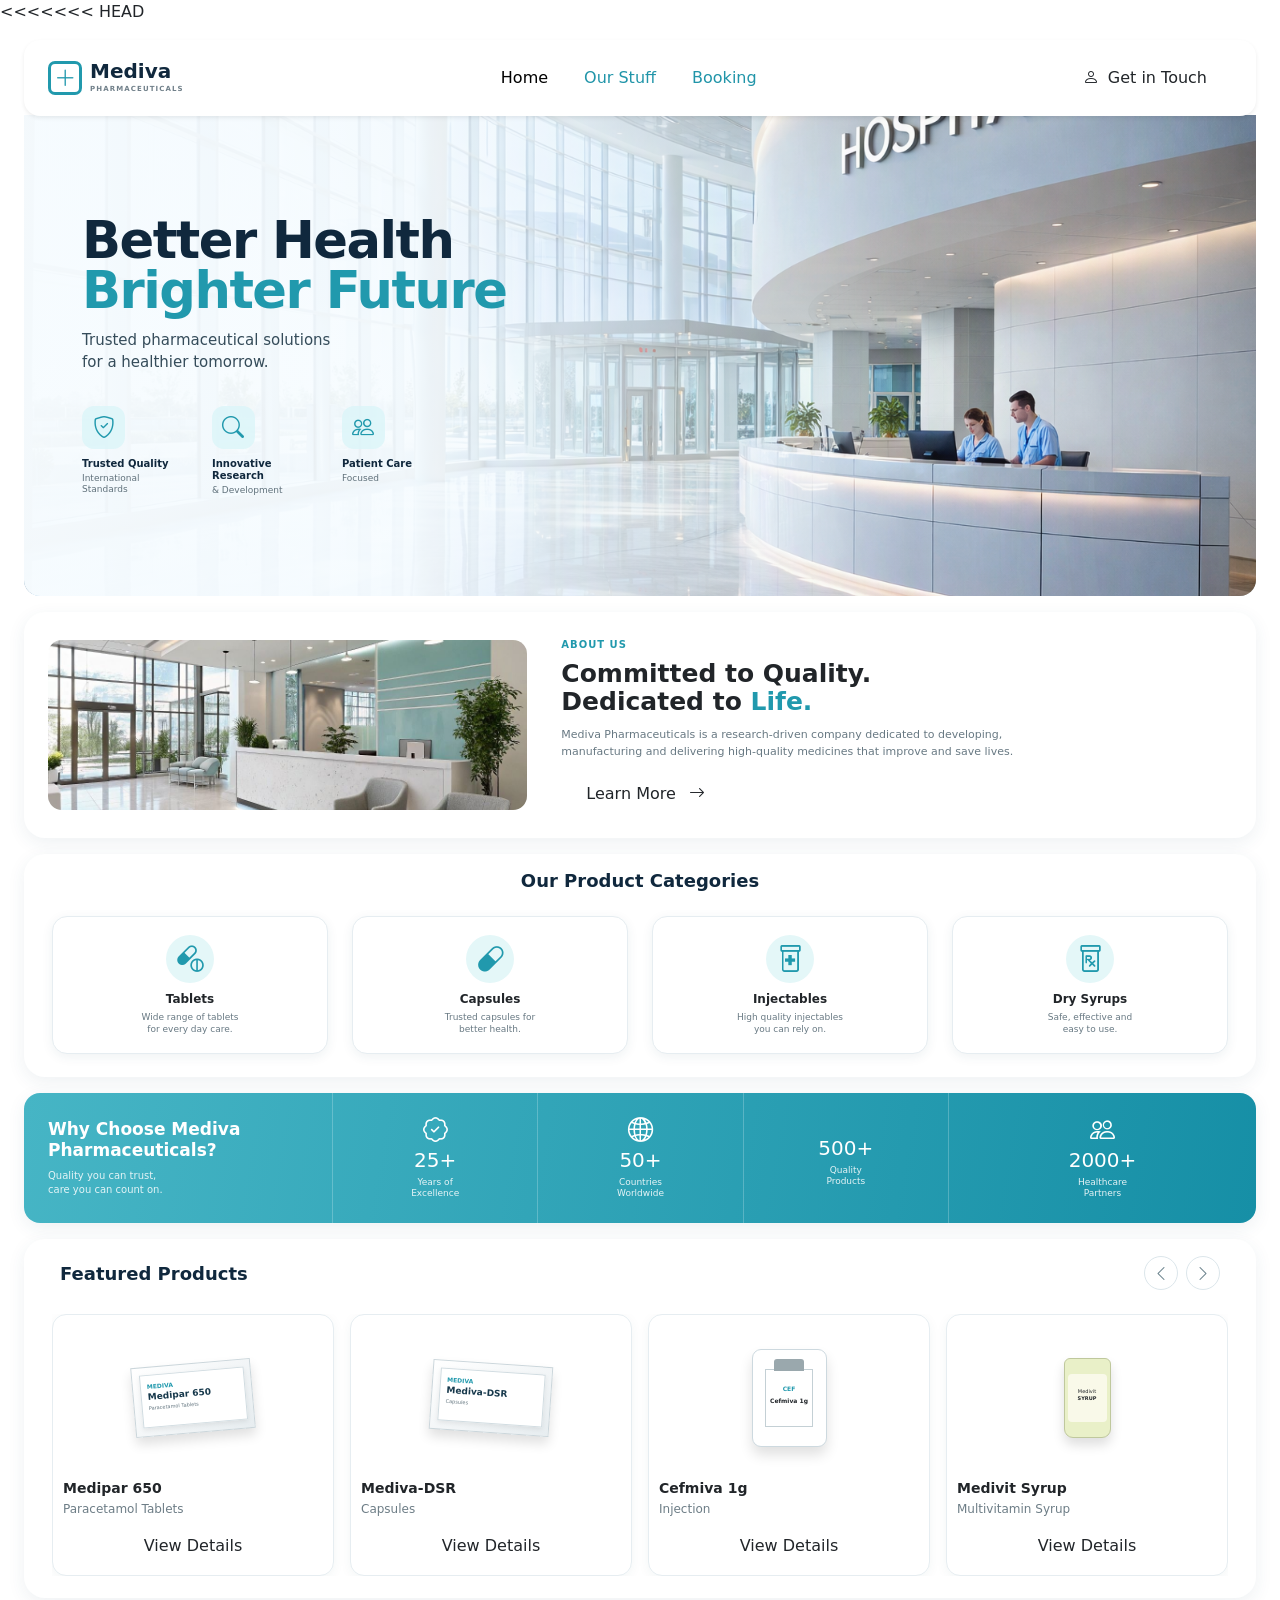
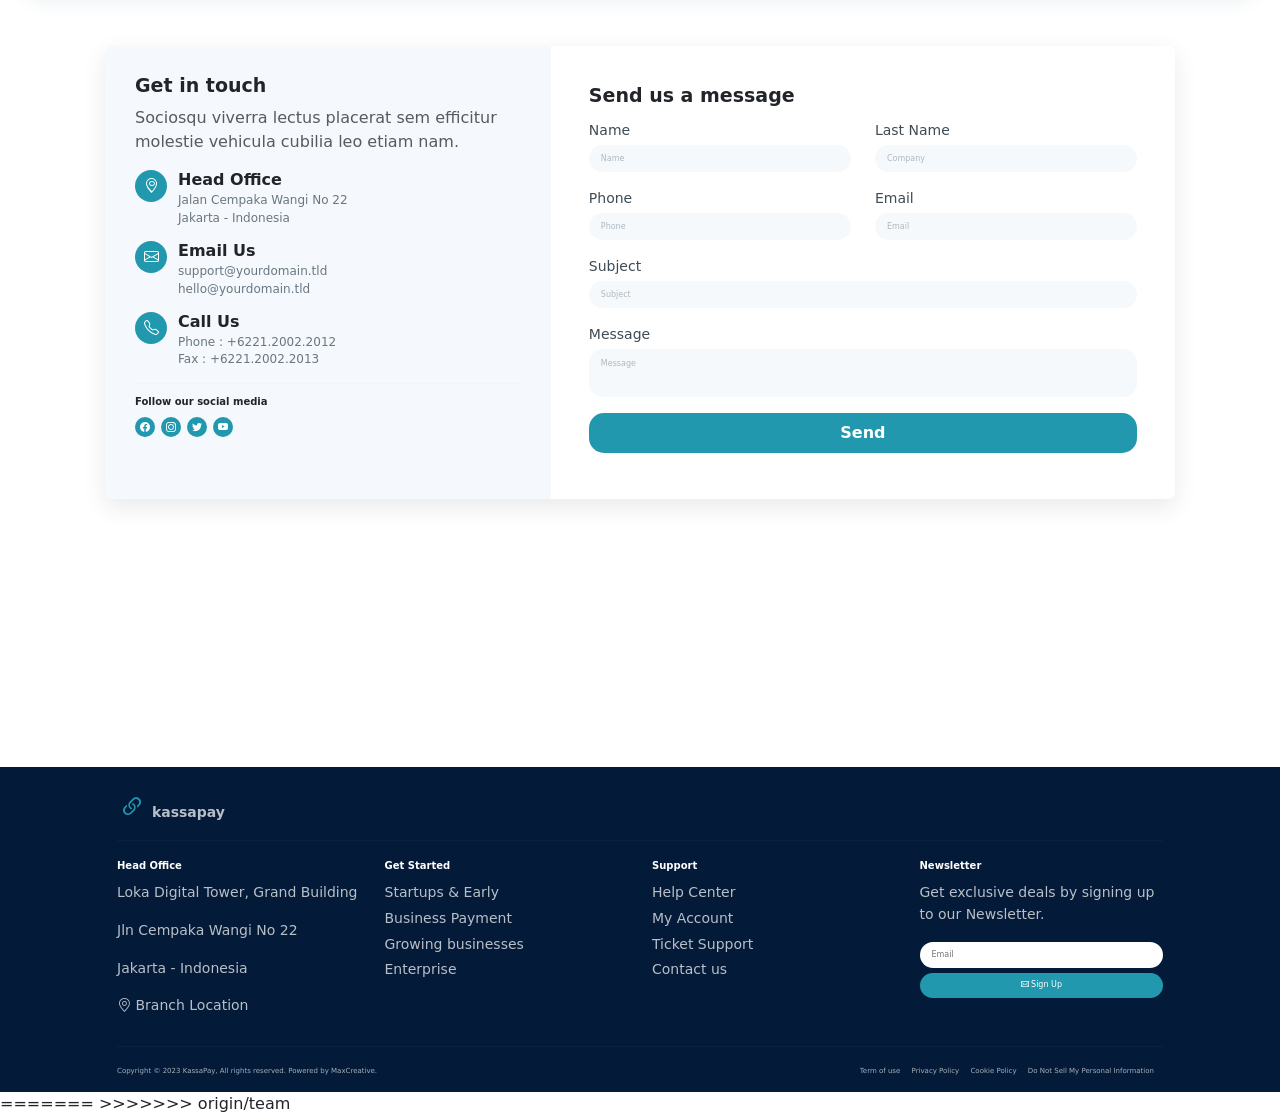
==== commit 111a16e1: "merge team" ====
--- a/index.html
+++ b/index.html
@@ -1,3 +1,4 @@
+<<<<<<< HEAD
 <!DOCTYPE html>
 <html lang="en">
 <head>
@@ -1363,4 +1364,6 @@
 
 
 
-</html>+</html>
+=======
+>>>>>>> origin/team
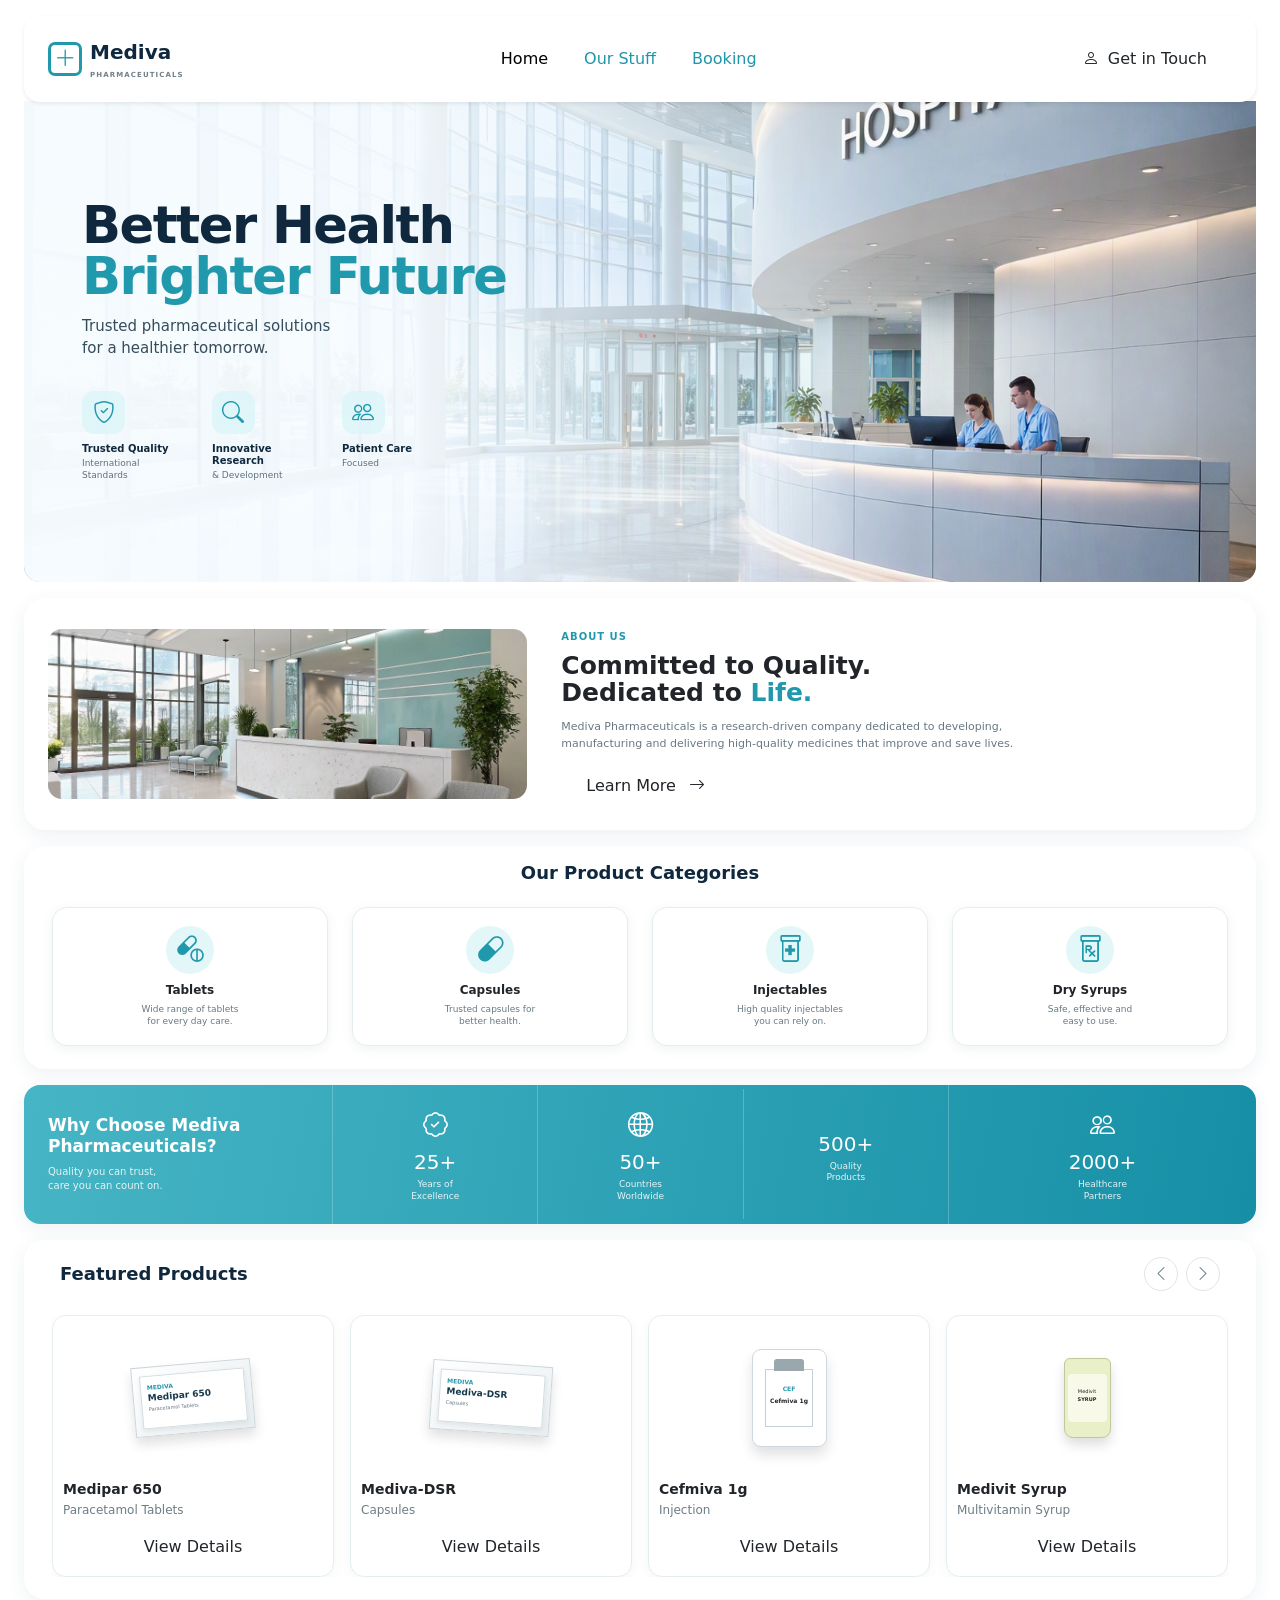
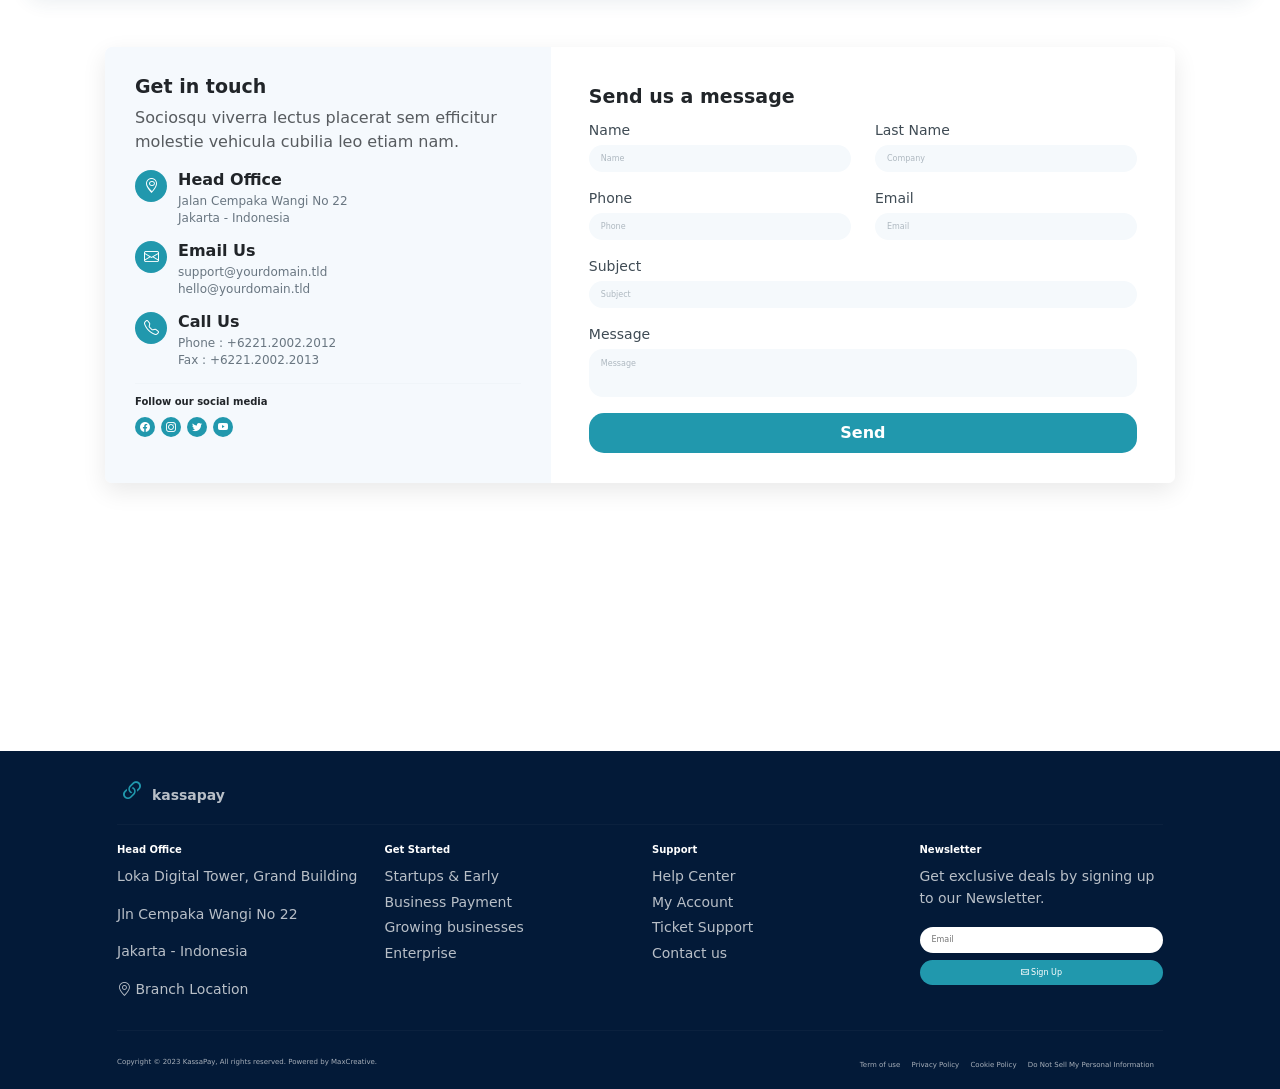
==== commit 2ab6ba1d: "add links" ====
--- a/index.html
+++ b/index.html
@@ -1,4 +1,3 @@
-<<<<<<< HEAD
 <!DOCTYPE html>
 <html lang="en">
 <head>
@@ -72,21 +71,21 @@
                     <ul class="navbar-nav mx-auto mb-2 mb-lg-0 gap-lg-3 text-center">
 
                         <li class="nav-item">
-                            <a class="nav-link active" href="#">Home</a>
+                            <a class="nav-link active" href="index.html">Home</a>
                         </li>
 
                         <li class="nav-item">
-                            <a class="nav-link" href="#products">Our Stuff</a>
+                            <a class="nav-link" href="team.html">Our Stuff</a>
                         </li>
 
                         <li class="nav-item">
-                            <a class="nav-link" href="#contact">Booking</a>
+                            <a class="nav-link" href="booking.html">Booking</a>
                         </li>
 
                     </ul>
 
 
-                    <a href="#contact"
+                    <a href="booking.html"
                        class="btn btn-contact rounded-pill px-4">
 
                         <i class="bi bi-person me-1"></i>
@@ -1365,5 +1364,3 @@
 
 
 </html>
-=======
->>>>>>> origin/team
